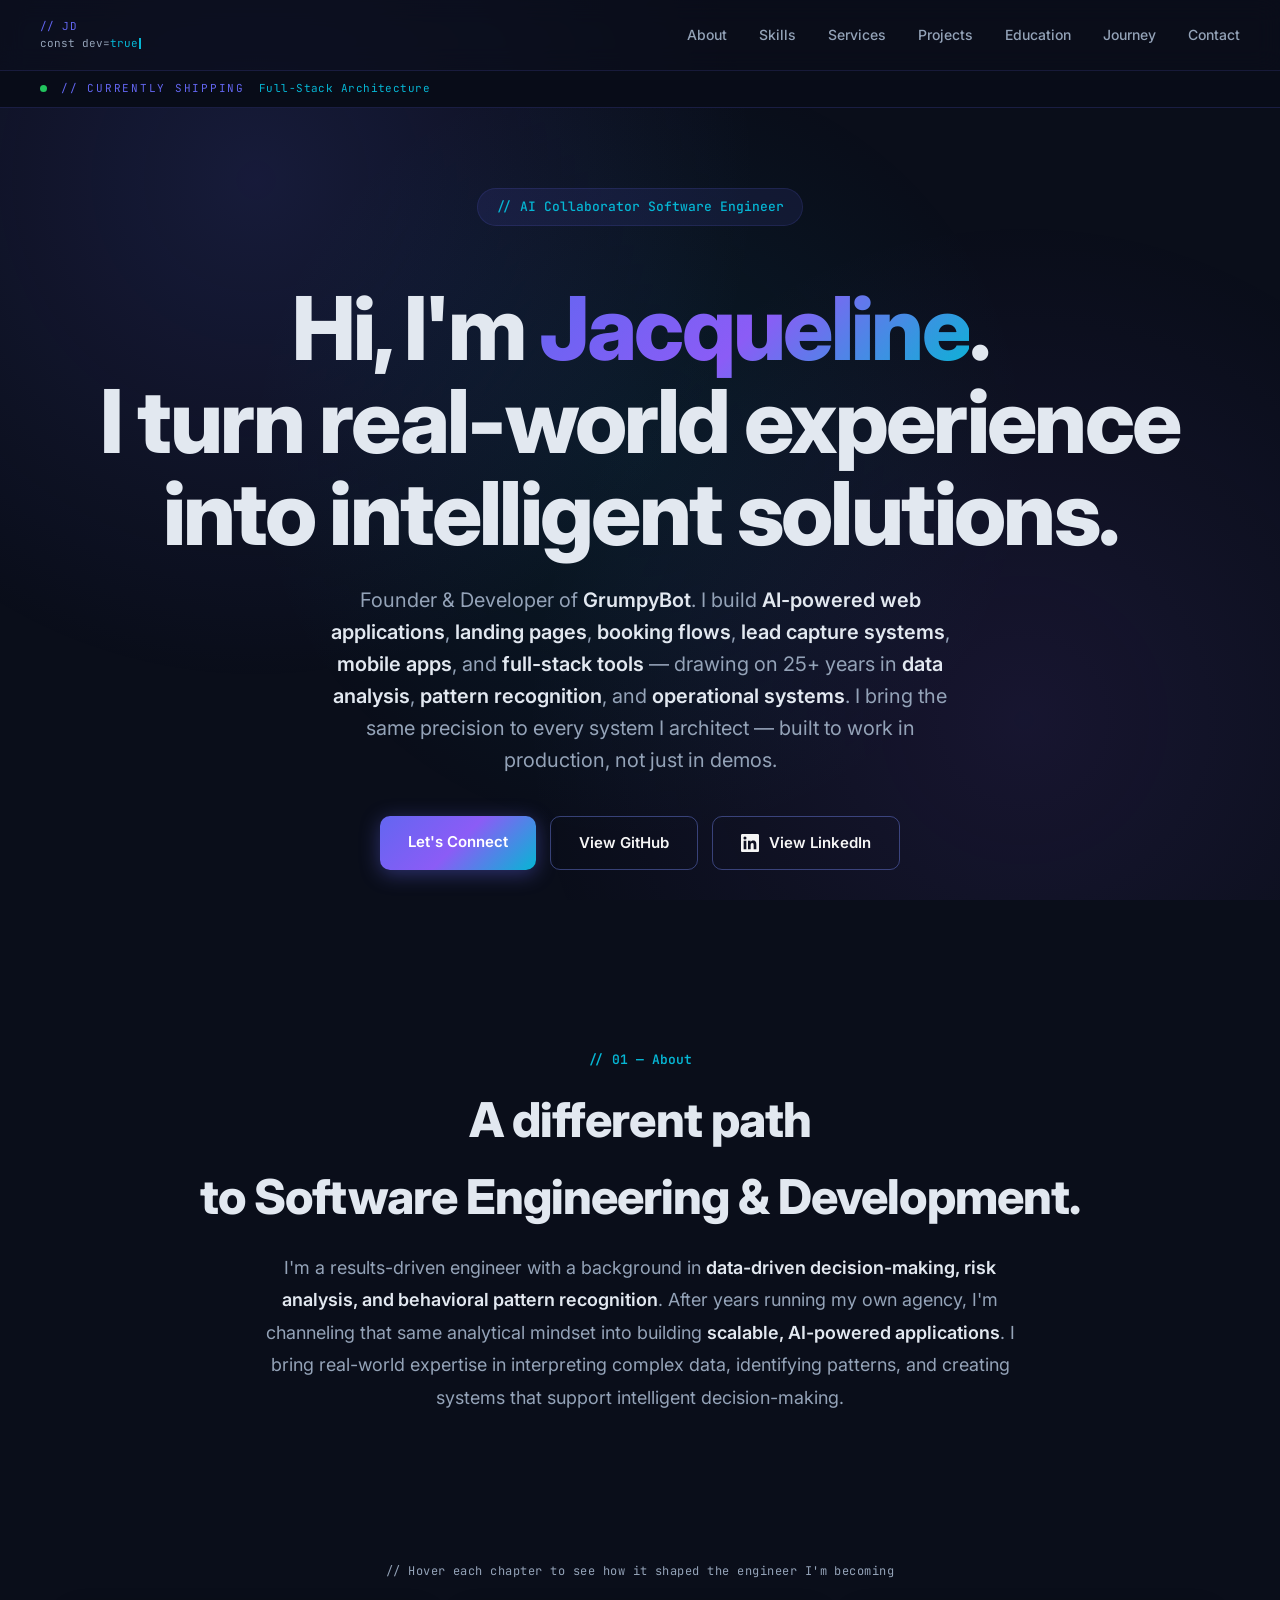
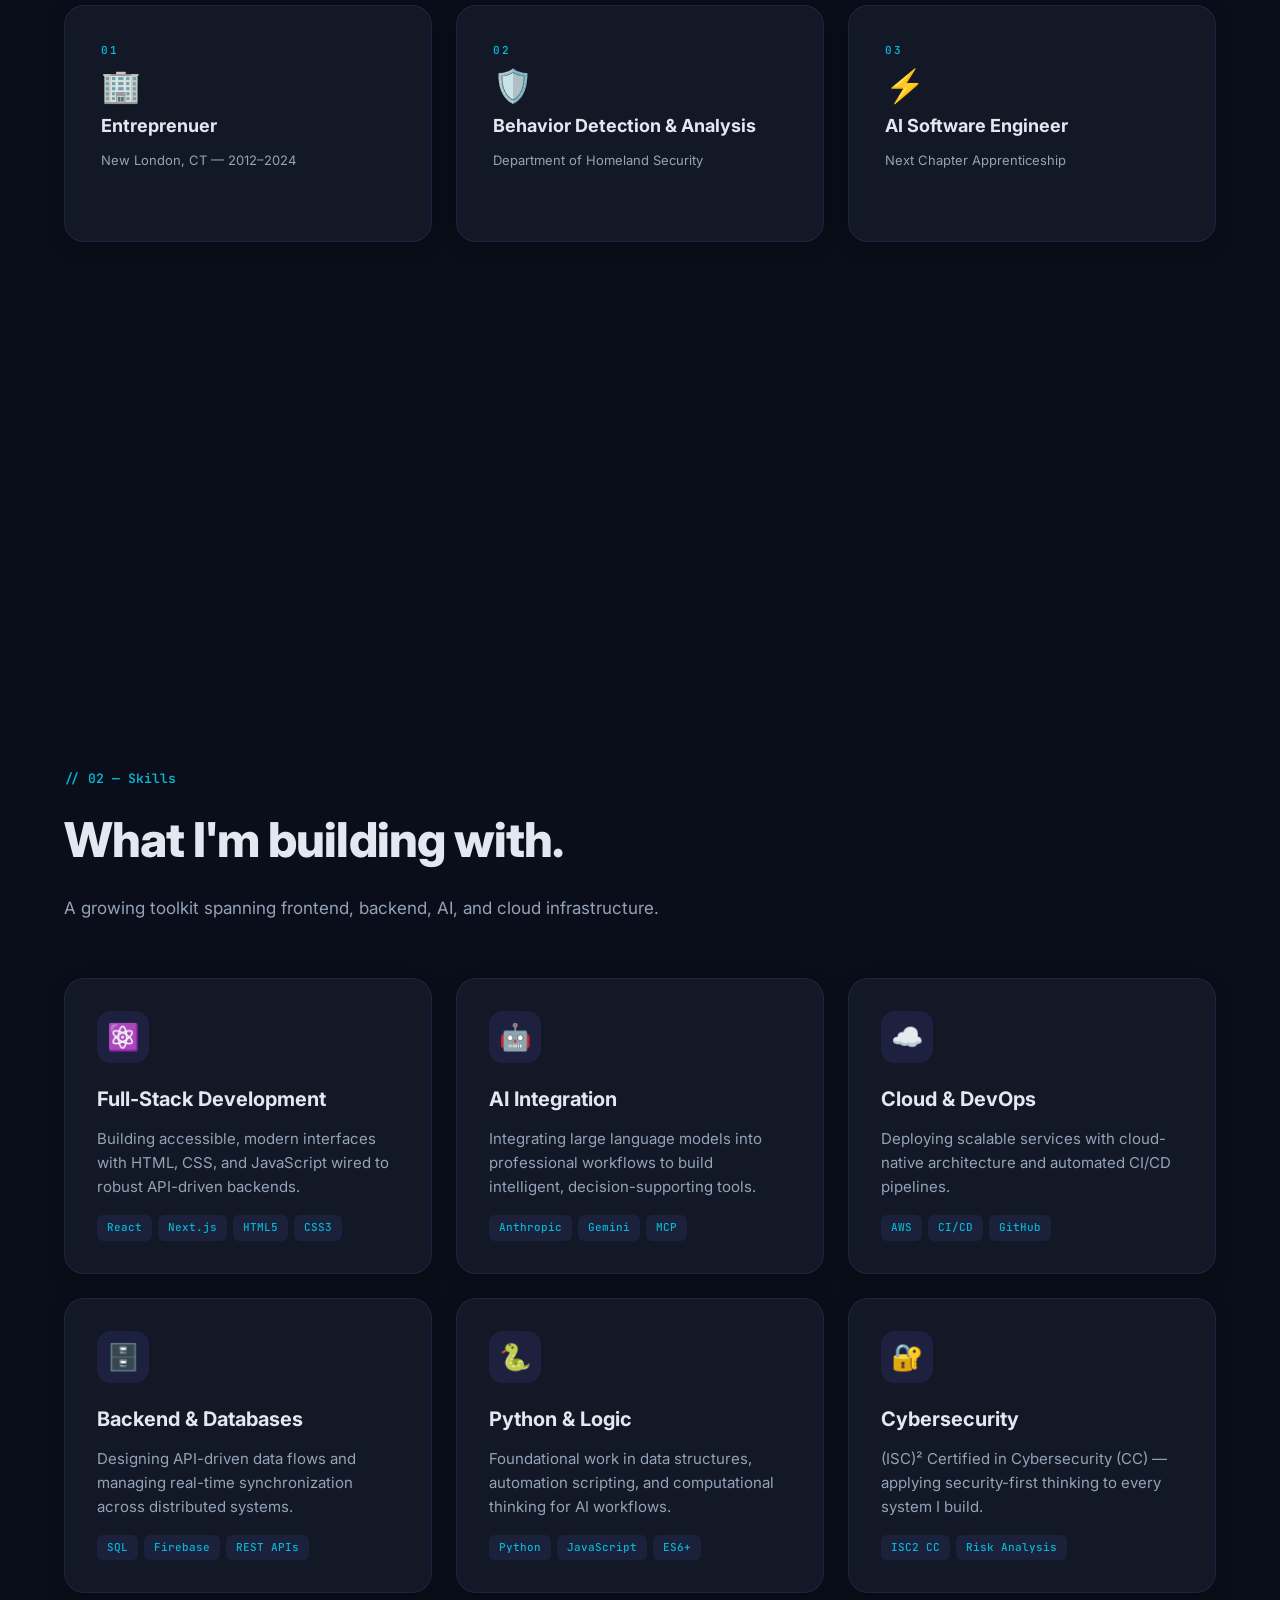
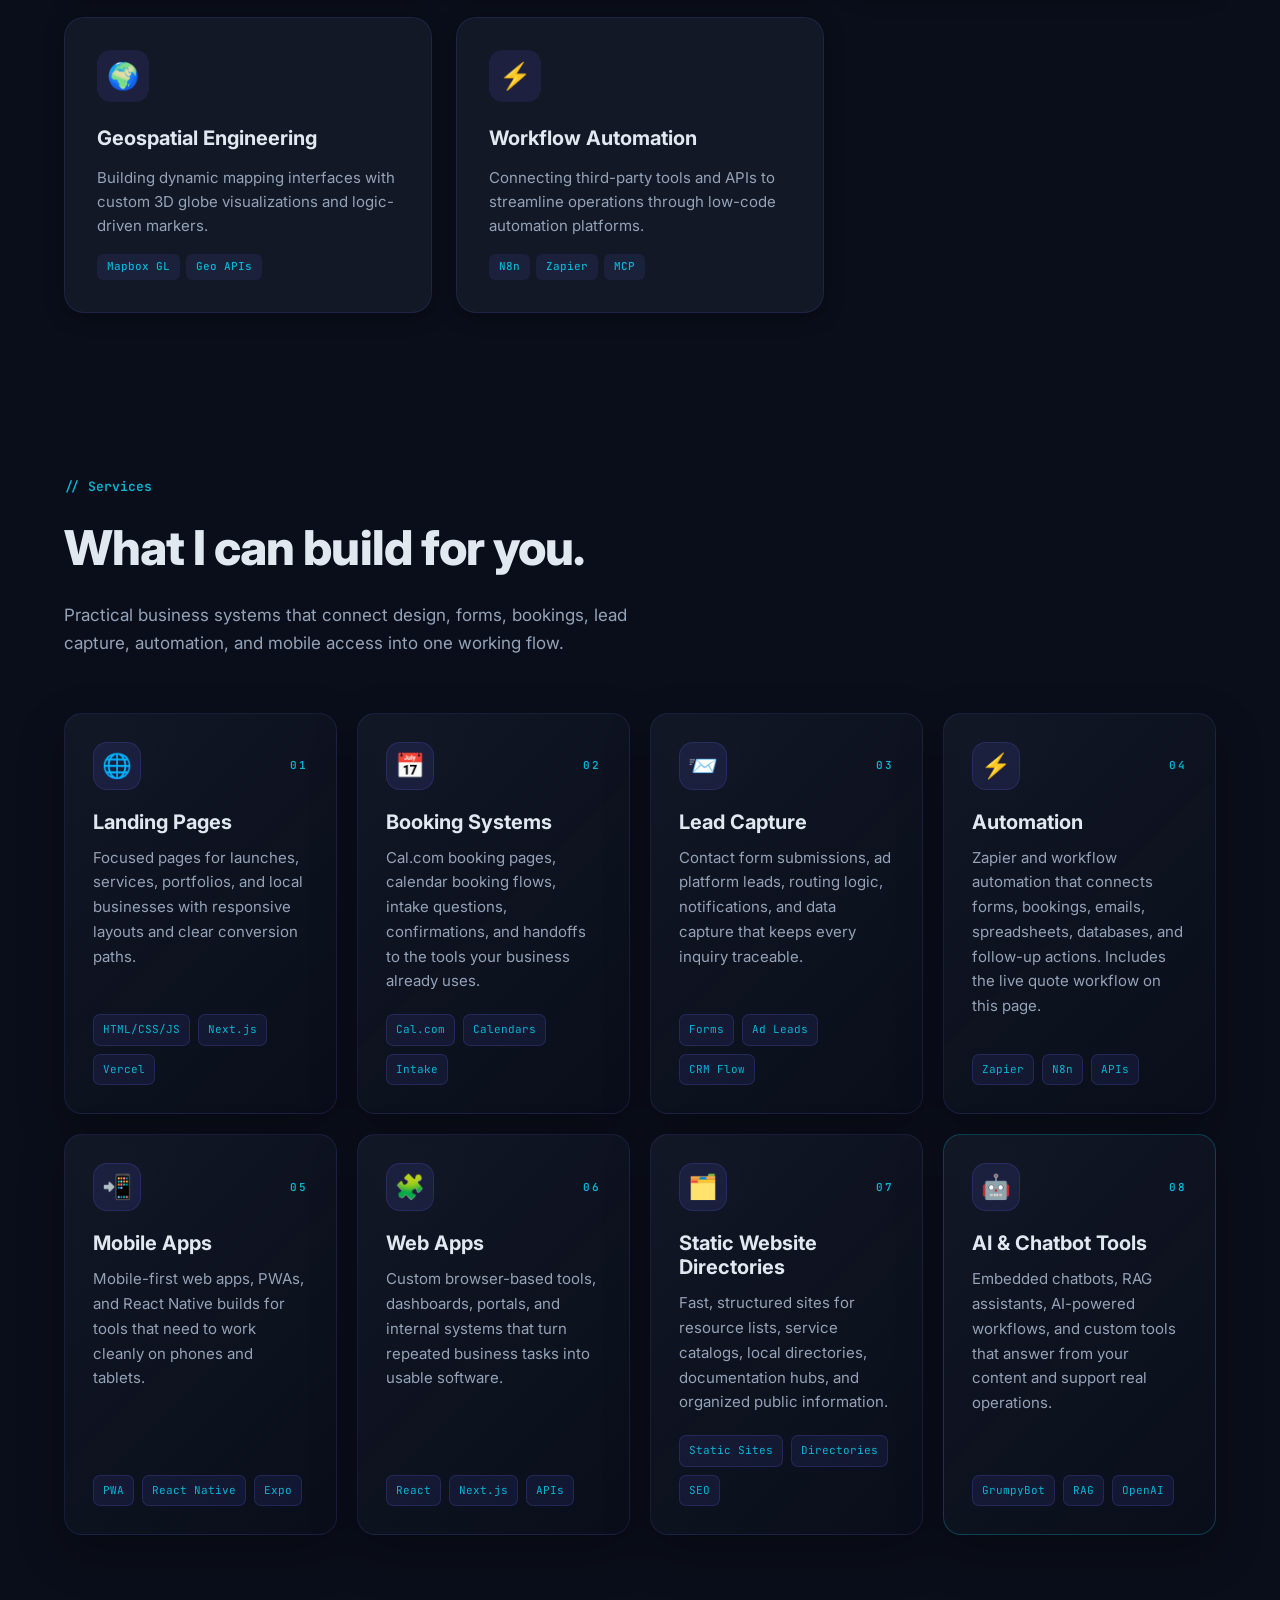
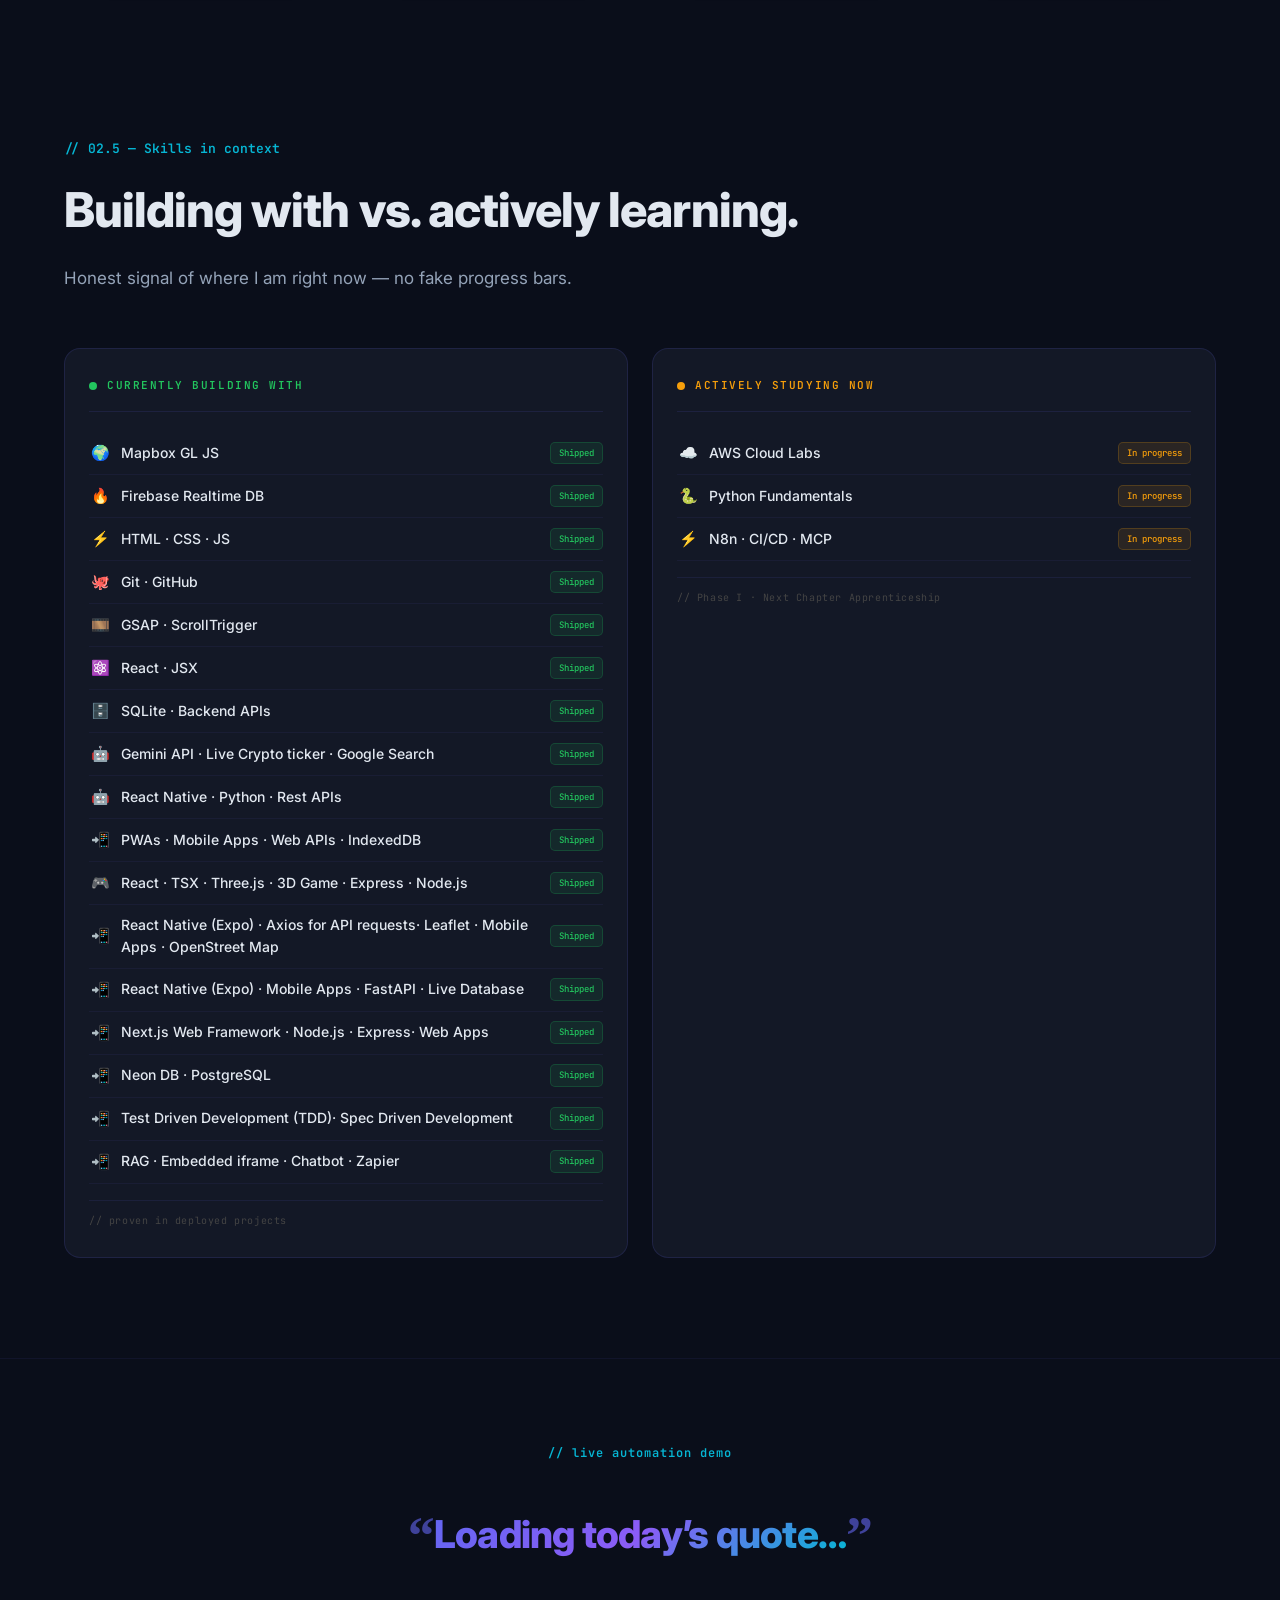
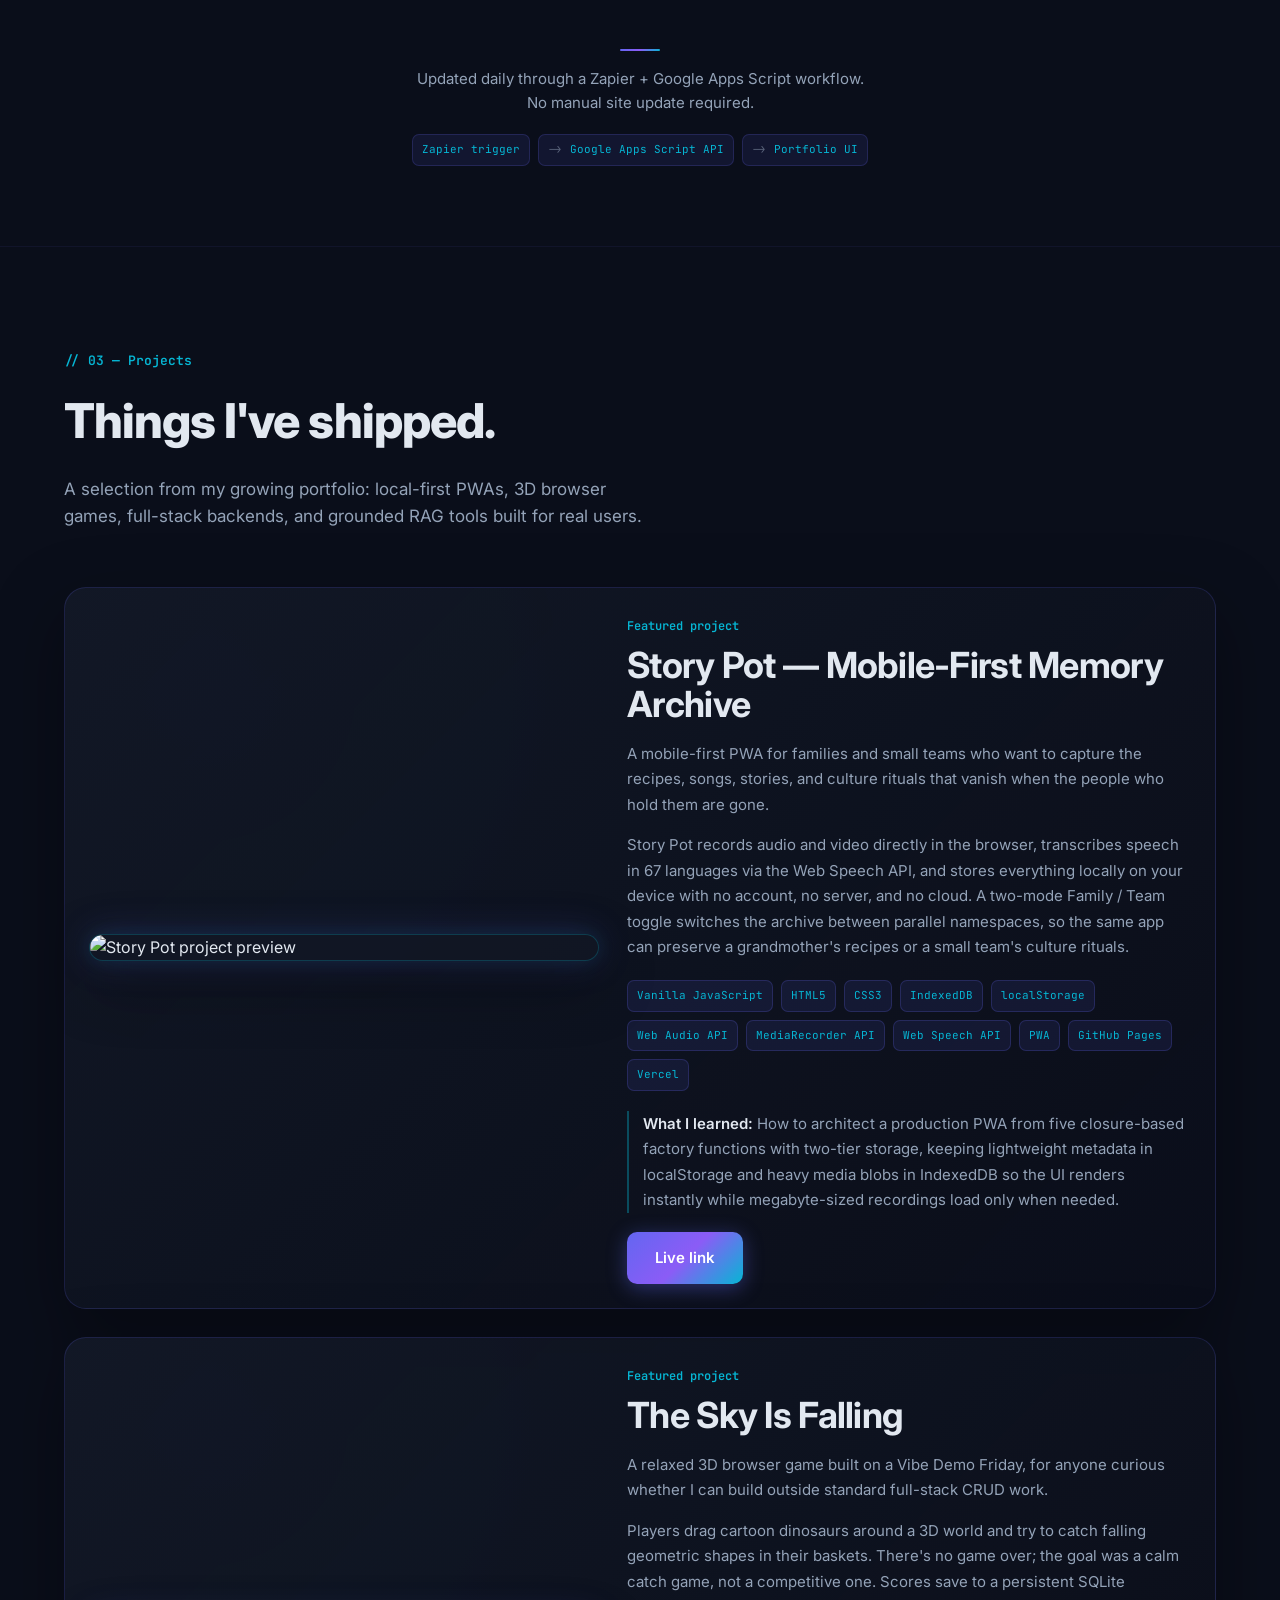
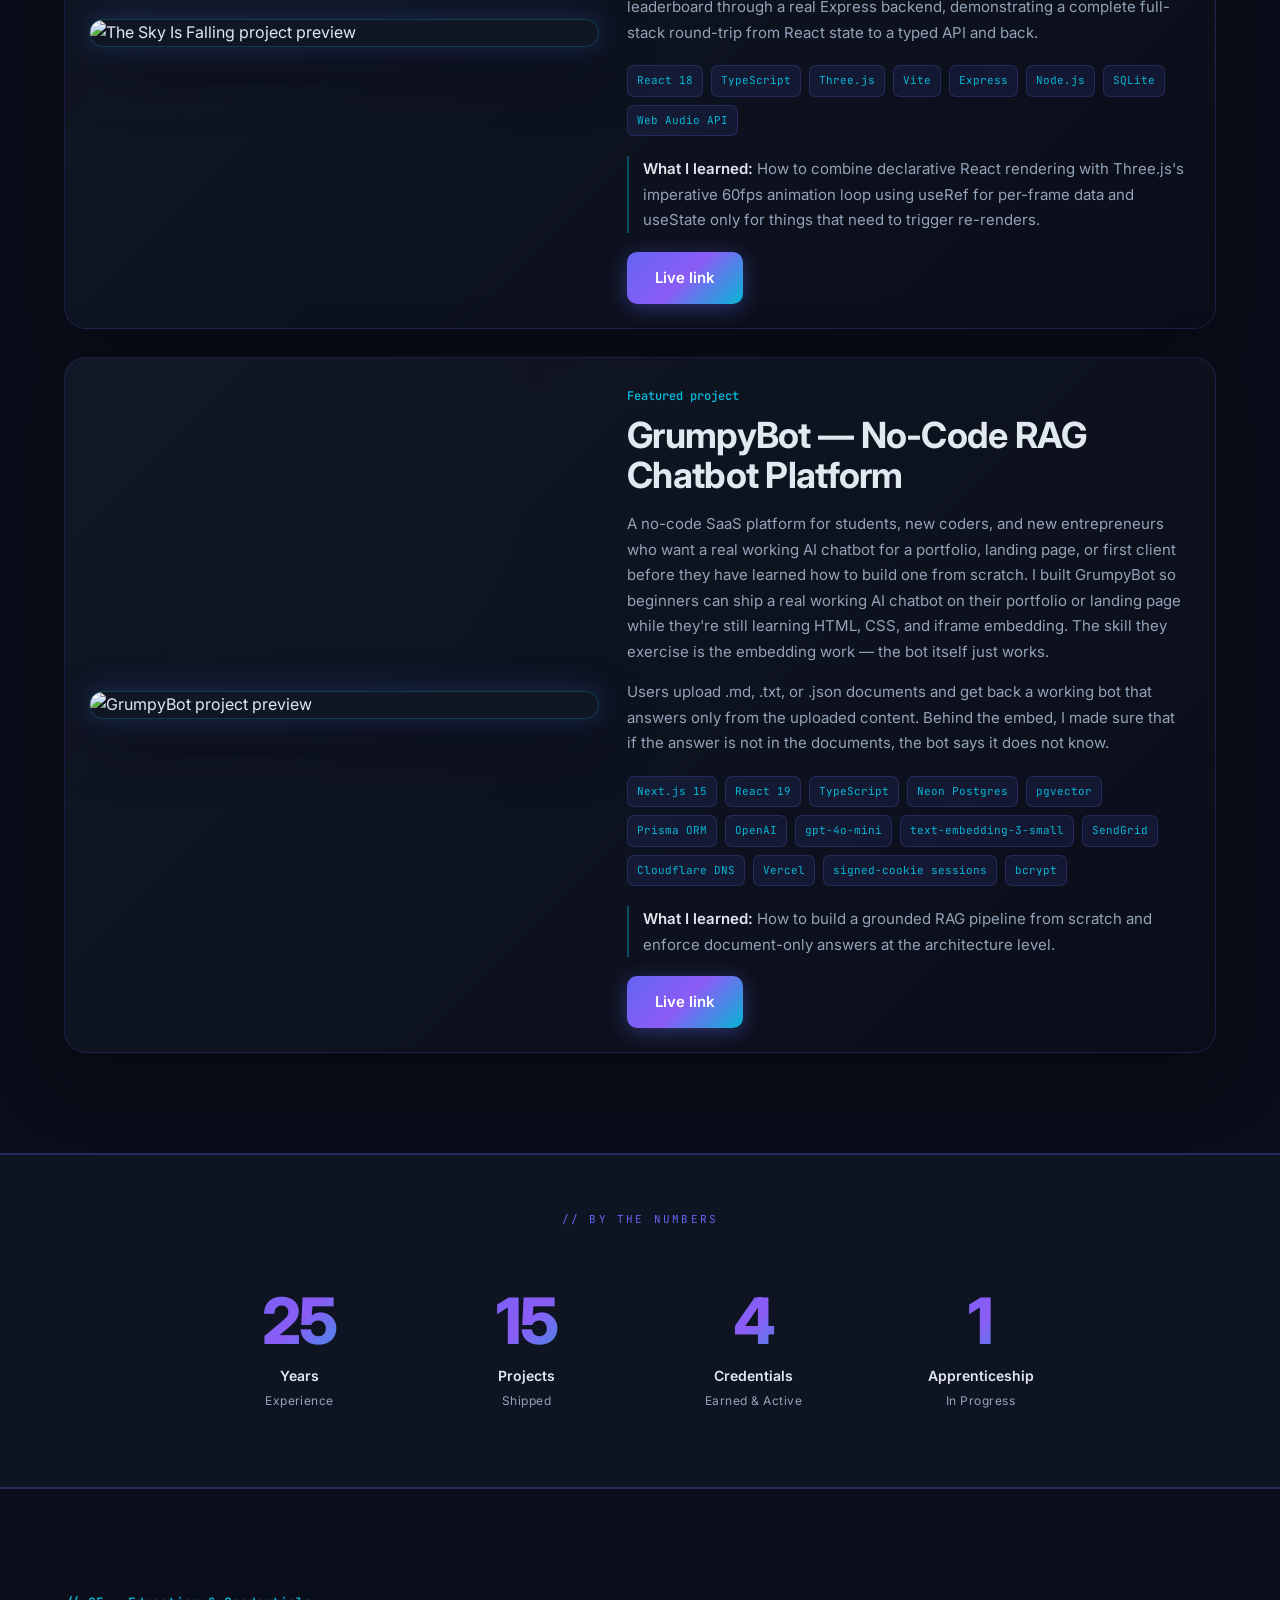
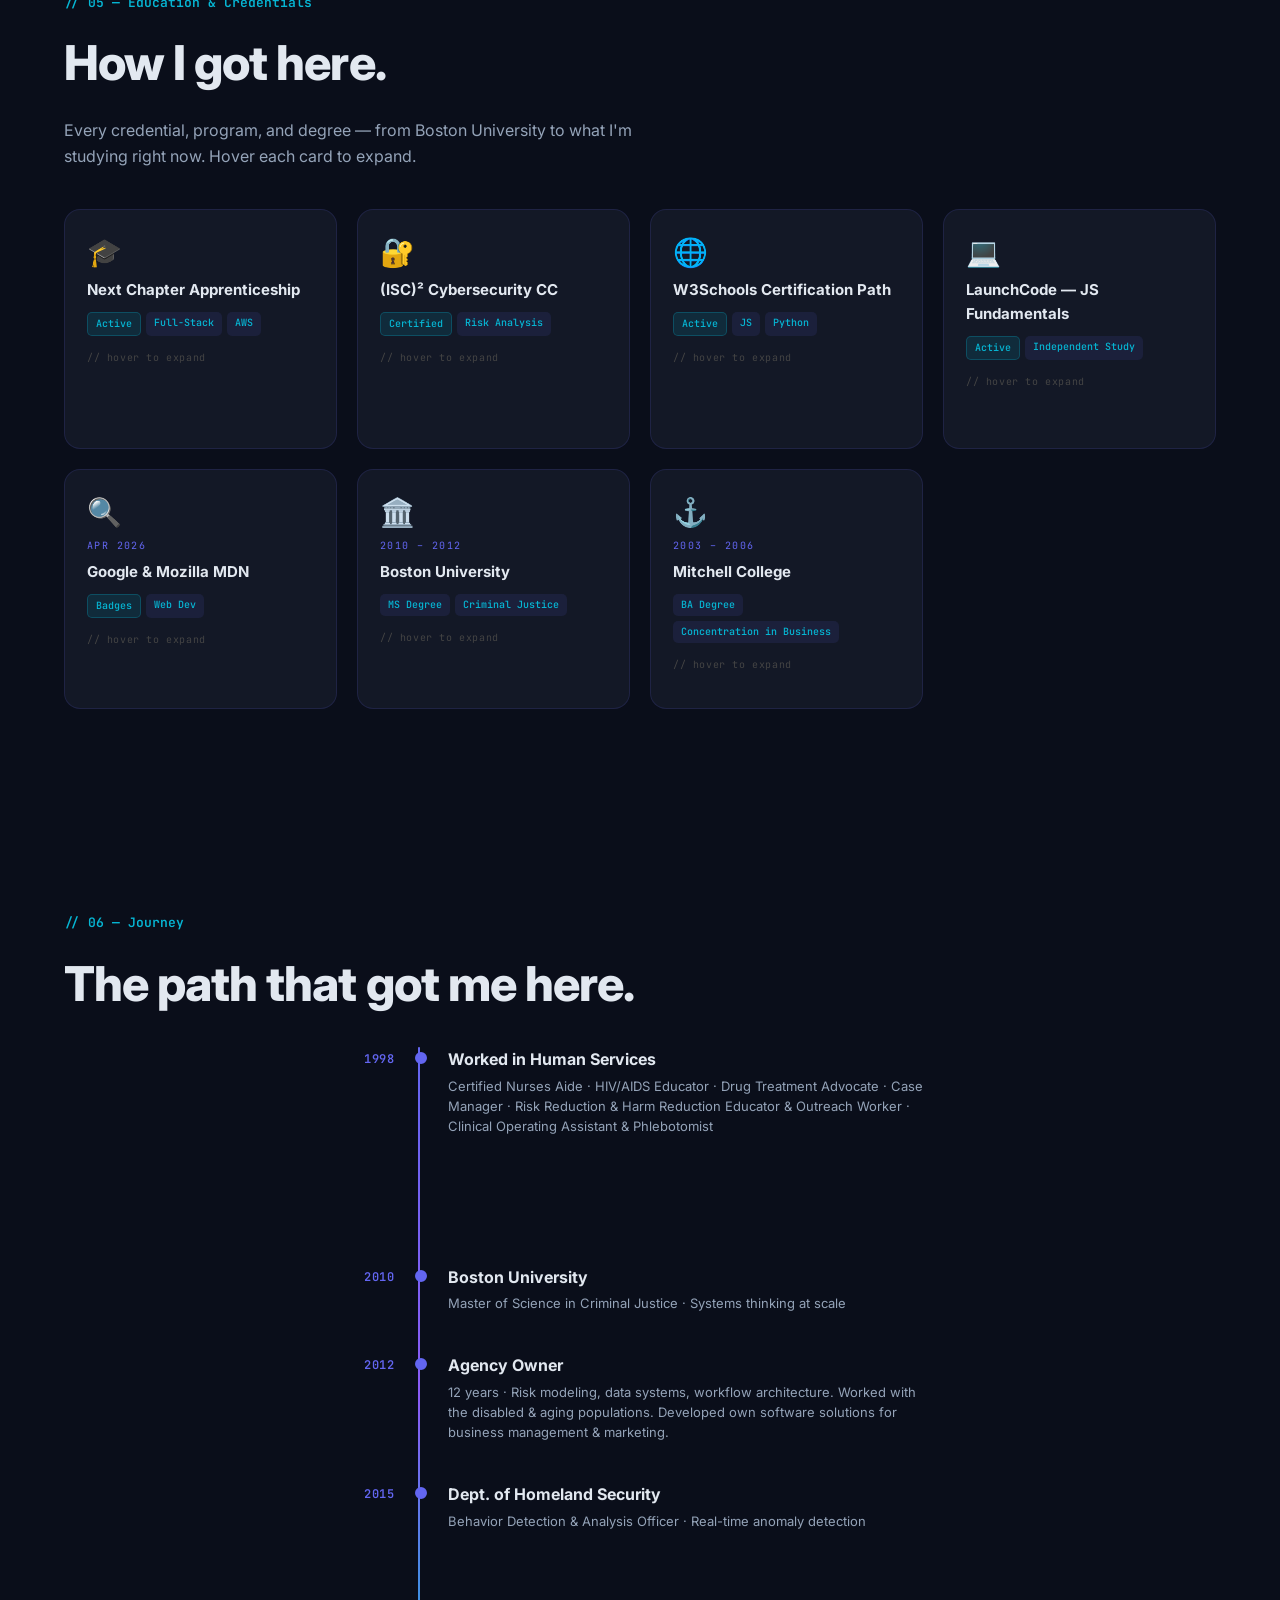
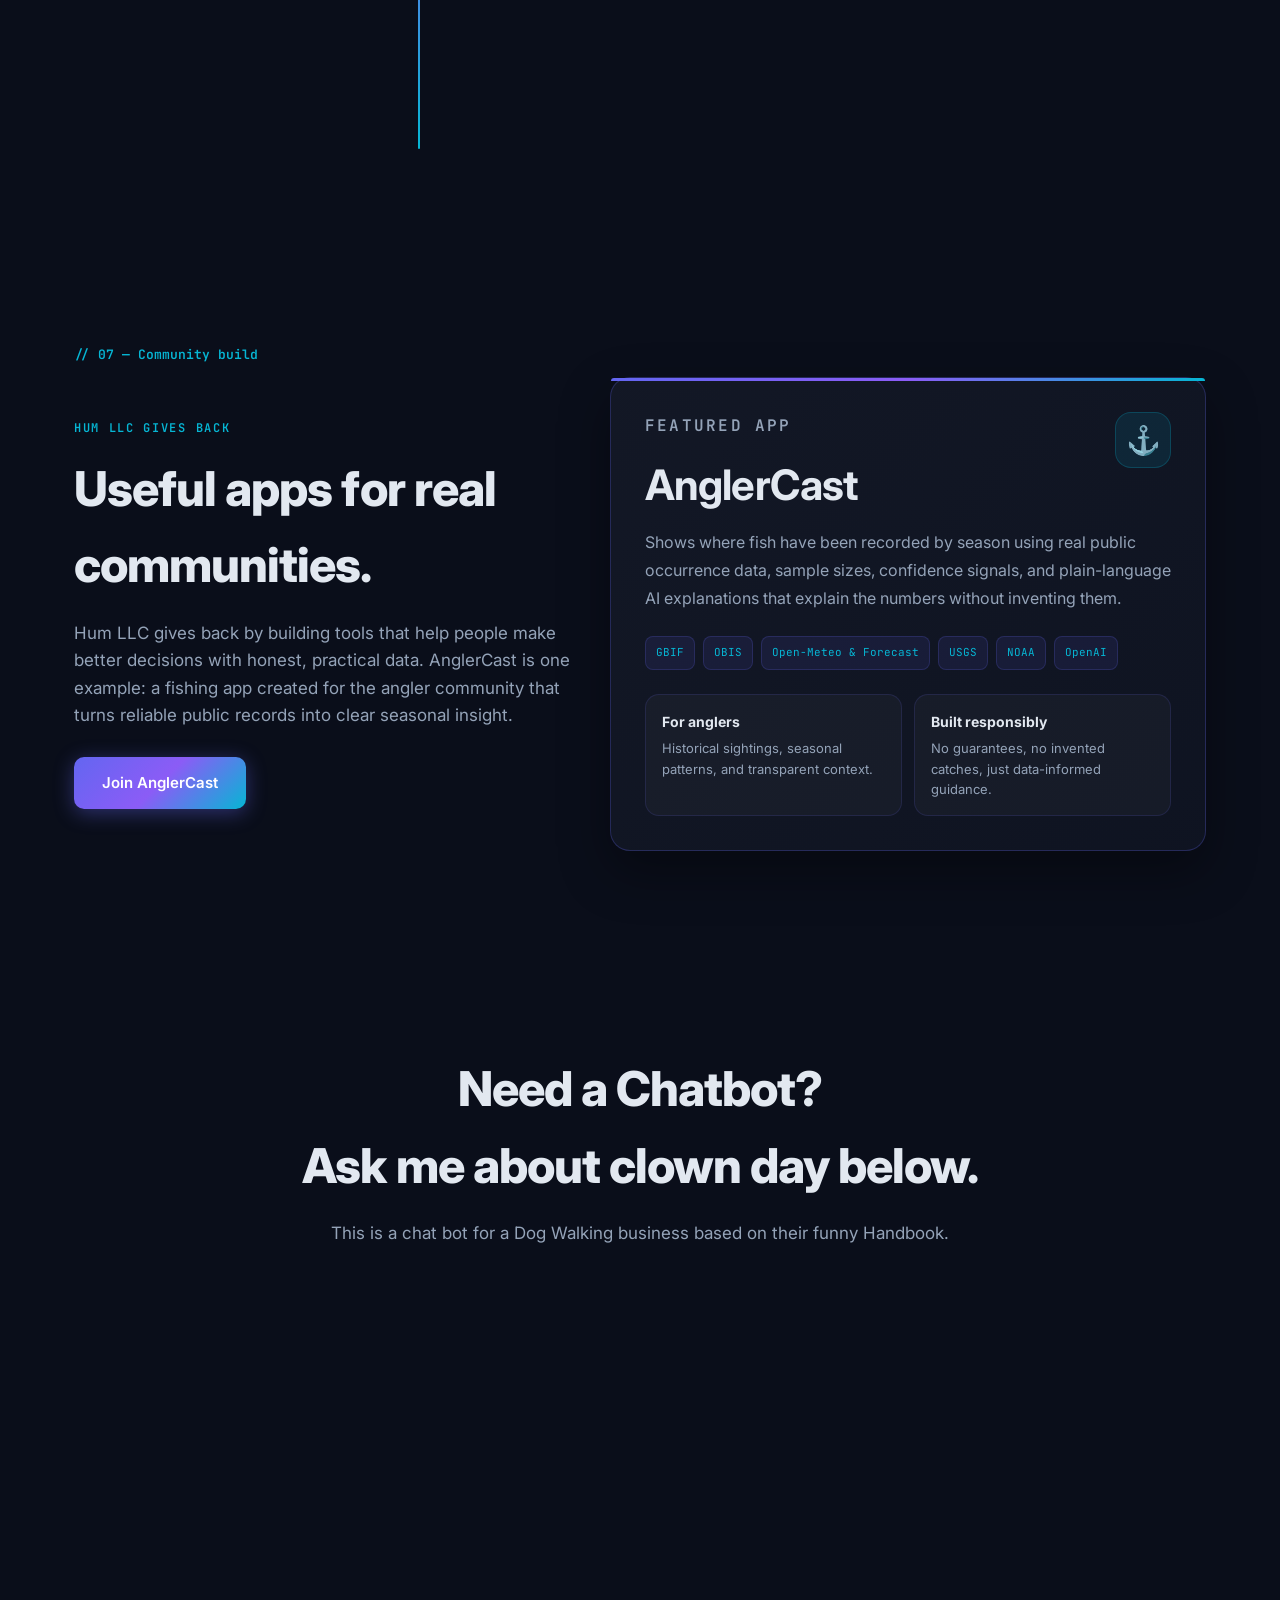
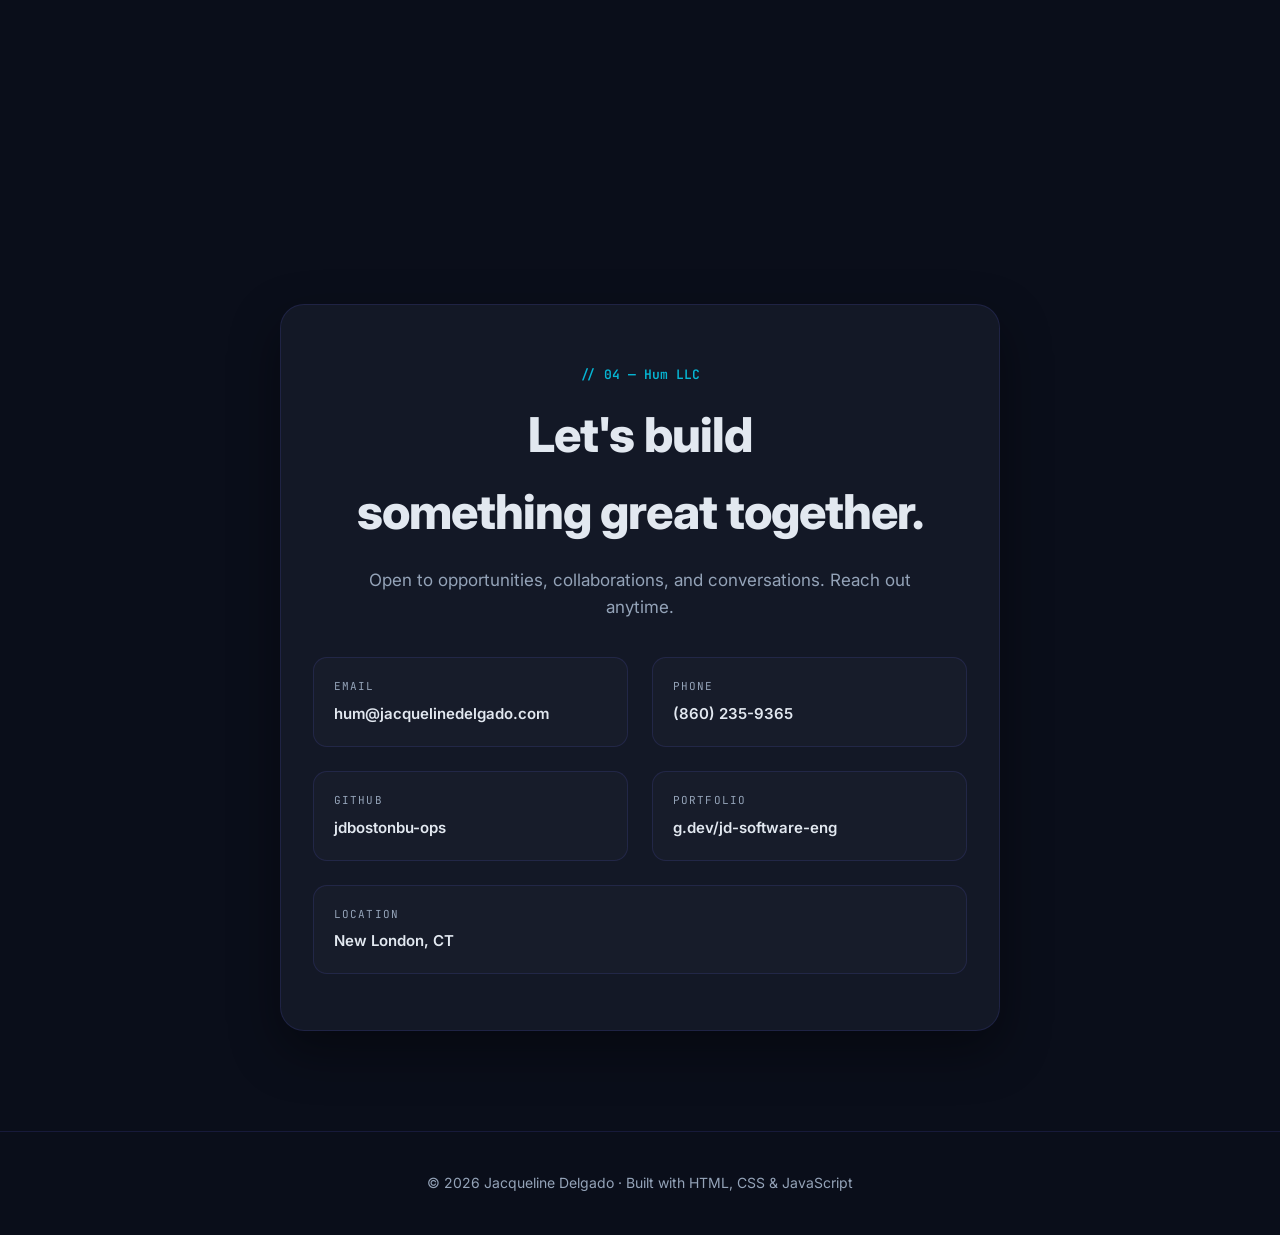
==== index.html @ 81764801 "added Updated daily through a Zapier + Google Apps Script workflow. No manual site update required. " ====
<!DOCTYPE html>
<html lang="en">
<head>
  <meta charset="UTF-8" />
  <meta name="viewport" content="width=device-width, initial-scale=1.0" />
  <title>Jacqueline Delgado — AI Collaborative Software Engineer</title>
  <link href="https://fonts.googleapis.com/css2?family=Inter:wght@300;400;500;600;700;800;900&family=JetBrains+Mono:wght@400;600&display=swap" rel="stylesheet">
  <link rel="icon" type="image/png" sizes="32x32" href="favicon-32x32.png">
  <link rel="stylesheet" href="style.css">
</head>
<body>

  <nav>
    <div class="logo">
      <div class="logo-code">
        <span class="logo-comment">// JD</span>
        <span class="logo-line"><span class="logo-key">const dev</span> <span class="logo-key">= </span><span class="logo-val">true</span><span class="logo-cursor"></span></span>
      </div>
    </div>
    <div class="nav-links">
      <a href="#about">About</a>
      <a href="#skills">Skills</a>
      <a href="#services">Services</a>
      <a href="#projects">Projects</a>
      <a href="#education">Education</a>
      <a href="#journey">Journey</a>
      <a href="#contact">Contact</a>
    </div>
  </nav>

  <div class="status-bar">
    <div class="status-dot"></div>
    <span class="status-label">// currently shipping</span>
    <span class="status-studying" id="statusStudying"></span>
  </div>

  <section class="hero">
    <div class="hero-badges">
      <span class="hero-tag">// AI Collaborator Software Engineer</span>
    </div>
    <h1>
      Hi, I'm <span class="gradient-text">Jacqueline</span>.<br />
      I turn real-world experience into intelligent solutions.
    </h1>
    <p>
    Founder & Developer of <strong>GrumpyBot</strong>. I build
<strong>AI-powered web applications</strong>, <strong>landing pages</strong>,
<strong>booking flows</strong>, <strong>lead capture systems</strong>,
<strong>mobile apps</strong>, and <strong>full-stack tools</strong> — drawing on 25+ years in
<strong>data analysis</strong>, <strong>pattern recognition</strong>, and
<strong>operational systems</strong>. I bring the same precision to every 
system I architect — built to work in production, not just in demos.
    </p>
    <div class="cta-group">
      <a href="#contact" class="btn btn-primary">Let's Connect</a>
      <a href="https://github.com/jdbostonbu-ops" target="_blank" rel="noopener" class="btn btn-secondary">View GitHub</a>
      <a href="https://www.linkedin.com/in/jacqueline-delgado-b2774a31/" target="_blank" rel="noopener" class="btn btn-secondary btn-with-icon" aria-label="View LinkedIn profile">
        <svg class="btn-icon" viewBox="0 0 24 24" aria-hidden="true" focusable="false">
          <path d="M20.45 20.45h-3.56v-5.57c0-1.33-.02-3.04-1.85-3.04-1.85 0-2.14 1.45-2.14 2.94v5.67H9.34V9h3.42v1.56h.05c.48-.9 1.64-1.85 3.37-1.85 3.6 0 4.27 2.37 4.27 5.46v6.28ZM5.32 7.43a2.06 2.06 0 1 1 0-4.13 2.06 2.06 0 0 1 0 4.13Zm1.78 13.02H3.54V9H7.1v11.45ZM22.23 0H1.77C.79 0 0 .77 0 1.72v20.56C0 23.23.79 24 1.77 24h20.46c.98 0 1.77-.77 1.77-1.72V1.72C24 .77 23.21 0 22.23 0Z" />
        </svg>
        View LinkedIn
      </a>
    </div>
  </section>

  <section id="about" class="reveal about-centered">
    <span class="section-tag">// 01 — About</span>
    <h2 class="section-title">A different path<br />to Software Engineering & Development.</h2>
    <p class="about-content">
      I'm a results-driven engineer with a background in <strong>data-driven decision-making,
      risk analysis, and behavioral pattern recognition</strong>. After years running my own
      agency, I'm channeling that same analytical mindset into building
      <strong>scalable, AI-powered applications</strong>. I bring real-world expertise in
      interpreting complex data, identifying patterns, and creating systems that support
      intelligent decision-making.
    </p>

    <p class="about-flip-label">// Hover each chapter to see how it shaped the engineer I'm becoming</p>

    <div class="about-flip-grid">

      <!-- Chapter 1 — Insurance Agency -->
      <div class="about-flip-card" tabindex="0" aria-label="Insurance Agency background card">
        <div class="about-flip-inner">
          <div class="about-flip-front">
            <div class="about-flip-number">01</div>
            <div class="about-flip-icon">🏢</div>
            <h3>Entreprenuer</h3>
            <p>New London, CT &mdash; 2012–2024</p>
            <div class="about-flip-cue">Hover to see the connection ↻</div>
          </div>
          <div class="about-flip-back">
            <div class="about-back-tag">// How it shaped my engineering</div>
            <p>Running a full-service agency for 12 years meant designing operational systems from the ground up — client onboarding pipelines, claims workflows, and multi-vendor integrations. That's backend architecture and API orchestration without the code. I was also managing large volumes of structured and unstructured data daily, translating it into risk models and recommendations — the same logic that drives database design and AI decision systems. Every system I build today reflects those 12 years of building systems under real-world pressure.</p>
            <div class="about-back-source">12 yrs · Systems Design · Data Modeling · Risk Analysis</div>
          </div>
        </div>
      </div>

      <!-- Chapter 2 — DHS -->
      <div class="about-flip-card" tabindex="0" aria-label="Department of Homeland Security background card">
        <div class="about-flip-inner">
          <div class="about-flip-front">
            <div class="about-flip-number">02</div>
            <div class="about-flip-icon">🛡️</div>
            <h3>Behavior Detection & Analysis</h3>
            <p>Department of Homeland Security</p>
            <div class="about-flip-cue">Hover to see the connection ↻</div>
          </div>
          <div class="about-flip-back">
            <div class="about-back-tag">// How it shaped my engineering</div>
            <p>At DHS I analyzed real-time data streams — visual, behavioral, environmental — to detect irregularities and classify threat patterns under pressure. That is exactly what machine learning models do: ingest streams, identify anomalies, and classify outcomes. I was also evaluating social engineering behaviors and threat indicators, which maps directly to cybersecurity threat modeling. The mindset of high-stakes, precision decision-making under uncertainty is now embedded in how I think about AI safety, security design, and system reliability.</p>
            <div class="about-back-source">DHS · Anomaly Detection · Classification · Threat Modeling</div>
          </div>
        </div>
      </div>

      <!-- Chapter 3 — Now -->
      <div class="about-flip-card" tabindex="0" aria-label="Current engineering journey card">
        <div class="about-flip-inner">
          <div class="about-flip-front">
            <div class="about-flip-number">03</div>
            <div class="about-flip-icon">⚡</div>
            <h3>AI Software Engineer</h3>
            <p>Next Chapter Apprenticeship</p>
            <div class="about-flip-cue">Hover to see the connection ↻</div>
          </div>
          <div class="about-flip-back">
            <div class="about-back-tag">// Where it's all going</div>
            <p>I'm currently in a paid software engineering apprenticeship studying full-stack development, AI integration, cloud infrastructure on AWS, and workflow automation. My portfolio already includes a geospatial mapping app (ReliefMesh), an AI-powered assistant, and multiple deployed front-end projects. I don't just bring beginner enthusiasm — I bring over 25 years of pattern recognition, systems thinking, and real-world decision architecture to every line of code.</p>
            <div class="about-back-source">ISC² CC · MS Criminal Justice · Full-Stack · AI Integration</div>
          </div>
        </div>
      </div>

    </div>
  </section>

  <section id="skills" class="reveal">
    <span class="section-tag">// 02 — Skills</span>
    <h2 class="section-title">What I'm building with.</h2>
    <p class="section-subtitle">
      A growing toolkit spanning frontend, backend, AI, and cloud infrastructure.
    </p>

    <div class="cards">
      <div class="card">
        <div class="card-icon">⚛️</div>
        <h3>Full-Stack Development</h3>
        <p>Building accessible, modern interfaces with HTML, CSS, and JavaScript wired to robust API-driven backends.</p>
        <div class="tags">
          <span class="tag">React</span>
          <span class="tag">Next.js</span>
          <span class="tag">HTML5</span>
          <span class="tag">CSS3</span>
        </div>
      </div>

      <div class="card">
        <div class="card-icon">🤖</div>
        <h3>AI Integration</h3>
        <p>Integrating large language models into professional workflows to build intelligent, decision-supporting tools.</p>
        <div class="tags">
          <span class="tag">Anthropic</span>
          <span class="tag">Gemini</span>
          <span class="tag">MCP</span>
        </div>
      </div>

      <div class="card">
        <div class="card-icon">☁️</div>
        <h3>Cloud & DevOps</h3>
        <p>Deploying scalable services with cloud-native architecture and automated CI/CD pipelines.</p>
        <div class="tags">
          <span class="tag">AWS</span>
          <span class="tag">CI/CD</span>
          <span class="tag">GitHub</span>
        </div>
      </div>

      <div class="card">
        <div class="card-icon">🗄️</div>
        <h3>Backend & Databases</h3>
        <p>Designing API-driven data flows and managing real-time synchronization across distributed systems.</p>
        <div class="tags">
          <span class="tag">SQL</span>
          <span class="tag">Firebase</span>
          <span class="tag">REST APIs</span>
        </div>
      </div>

      <div class="card">
        <div class="card-icon">🐍</div>
        <h3>Python & Logic</h3>
        <p>Foundational work in data structures, automation scripting, and computational thinking for AI workflows.</p>
        <div class="tags">
          <span class="tag">Python</span>
          <span class="tag">JavaScript</span>
          <span class="tag">ES6+</span>
        </div>
      </div>

      <div class="card">
        <div class="card-icon">🔐</div>
        <h3>Cybersecurity</h3>
        <p>(ISC)² Certified in Cybersecurity (CC) — applying security-first thinking to every system I build.</p>
        <div class="tags">
          <span class="tag">ISC2 CC</span>
          <span class="tag">Risk Analysis</span>
        </div>
      </div>

      <div class="card">
        <div class="card-icon">🌍</div>
        <h3>Geospatial Engineering</h3>
        <p>Building dynamic mapping interfaces with custom 3D globe visualizations and logic-driven markers.</p>
        <div class="tags">
          <span class="tag">Mapbox GL</span>
          <span class="tag">Geo APIs</span>
        </div>
      </div>

      <div class="card">
        <div class="card-icon">⚡</div>
        <h3>Workflow Automation</h3>
        <p>Connecting third-party tools and APIs to streamline operations through low-code automation platforms.</p>
        <div class="tags">
          <span class="tag">N8n</span>
          <span class="tag">Zapier</span>
          <span class="tag">MCP</span>
        </div>
      </div>
    </div>
  </section>

  <section id="services" class="reveal services-section">
    <span class="section-tag">// Services</span>
    <h2 class="section-title">What I can build for you.</h2>
    <p class="section-subtitle">
      Practical business systems that connect design, forms, bookings, lead capture, automation, and mobile access into one working flow.
    </p>

    <div class="service-grid">
      <article class="service-card">
        <div class="service-card-top">
          <span class="service-icon">🌐</span>
          <span class="service-number">01</span>
        </div>
        <h3>Landing Pages</h3>
        <p>Focused pages for launches, services, portfolios, and local businesses with responsive layouts and clear conversion paths.</p>
        <div class="service-tags">
          <span>HTML/CSS/JS</span>
          <span>Next.js</span>
          <span>Vercel</span>
        </div>
      </article>

      <article class="service-card">
        <div class="service-card-top">
          <span class="service-icon">📅</span>
          <span class="service-number">02</span>
        </div>
        <h3>Booking Systems</h3>
        <p>Cal.com booking pages, calendar booking flows, intake questions, confirmations, and handoffs to the tools your business already uses.</p>
        <div class="service-tags">
          <span>Cal.com</span>
          <span>Calendars</span>
          <span>Intake</span>
        </div>
      </article>

      <article class="service-card">
        <div class="service-card-top">
          <span class="service-icon">📨</span>
          <span class="service-number">03</span>
        </div>
        <h3>Lead Capture</h3>
        <p>Contact form submissions, ad platform leads, routing logic, notifications, and data capture that keeps every inquiry traceable.</p>
        <div class="service-tags">
          <span>Forms</span>
          <span>Ad Leads</span>
          <span>CRM Flow</span>
        </div>
      </article>

      <article class="service-card">
        <div class="service-card-top">
          <span class="service-icon">⚡</span>
          <span class="service-number">04</span>
        </div>
        <h3>Automation</h3>
        <p>Zapier and workflow automation that connects forms, bookings, emails, spreadsheets, databases, and follow-up actions. Includes the live quote workflow on this page.</p>
        <div class="service-tags">
          <span>Zapier</span>
          <span>N8n</span>
          <span>APIs</span>
        </div>
      </article>

      <article class="service-card">
        <div class="service-card-top">
          <span class="service-icon">📲</span>
          <span class="service-number">05</span>
        </div>
        <h3>Mobile Apps</h3>
        <p>Mobile-first web apps, PWAs, and React Native builds for tools that need to work cleanly on phones and tablets.</p>
        <div class="service-tags">
          <span>PWA</span>
          <span>React Native</span>
          <span>Expo</span>
        </div>
      </article>

      <article class="service-card">
        <div class="service-card-top">
          <span class="service-icon">🧩</span>
          <span class="service-number">06</span>
        </div>
        <h3>Web Apps</h3>
        <p>Custom browser-based tools, dashboards, portals, and internal systems that turn repeated business tasks into usable software.</p>
        <div class="service-tags">
          <span>React</span>
          <span>Next.js</span>
          <span>APIs</span>
        </div>
      </article>

      <article class="service-card">
        <div class="service-card-top">
          <span class="service-icon">🗂️</span>
          <span class="service-number">07</span>
        </div>
        <h3>Static Website Directories</h3>
        <p>Fast, structured sites for resource lists, service catalogs, local directories, documentation hubs, and organized public information.</p>
        <div class="service-tags">
          <span>Static Sites</span>
          <span>Directories</span>
          <span>SEO</span>
        </div>
      </article>

      <article class="service-card service-card-featured">
        <div class="service-card-top">
          <span class="service-icon">🤖</span>
          <span class="service-number">08</span>
        </div>
        <h3>AI & Chatbot Tools</h3>
        <p>Embedded chatbots, RAG assistants, AI-powered workflows, and custom tools that answer from your content and support real operations.</p>
        <div class="service-tags">
          <span>GrumpyBot</span>
          <span>RAG</span>
          <span>OpenAI</span>
        </div>
      </article>
    </div>
  </section>

  <!-- ── SKILLS IN CONTEXT ── -->
  <section id="skills-context" class="reveal">
    <span class="section-tag">// 02.5 — Skills in context</span>
    <h2 class="section-title">Building with vs. actively learning.</h2>
    <p class="section-subtitle">Honest signal of where I am right now — no fake progress bars.</p>

    <div class="skills-two-col">

      <div class="skills-col-card">
        <div class="skills-col-header">
          <div class="skills-col-dot using"></div>
          <span class="skills-col-title using">Currently building with</span>
        </div>
        <div class="skill-row"><span class="skill-row-icon">🌍</span><span class="skill-row-name">Mapbox GL JS</span><span class="skill-row-tag shipped">Shipped</span></div>
        <div class="skill-row"><span class="skill-row-icon">🔥</span><span class="skill-row-name">Firebase Realtime DB</span><span class="skill-row-tag shipped">Shipped</span></div>
        <div class="skill-row"><span class="skill-row-icon">⚡</span><span class="skill-row-name">HTML · CSS · JS</span><span class="skill-row-tag shipped">Shipped</span></div>
        <div class="skill-row"><span class="skill-row-icon">🐙</span><span class="skill-row-name">Git · GitHub</span><span class="skill-row-tag shipped">Shipped</span></div>
        <div class="skill-row"><span class="skill-row-icon">🎞️</span><span class="skill-row-name">GSAP · ScrollTrigger</span><span class="skill-row-tag shipped">Shipped</span></div>
        <div class="skill-row"><span class="skill-row-icon">⚛️</span><span class="skill-row-name">React · JSX</span><span class="skill-row-tag shipped">Shipped</span></div>
        <div class="skill-row"><span class="skill-row-icon">🗄️</span><span class="skill-row-name">SQLite · Backend APIs</span><span class="skill-row-tag shipped">Shipped</span></div>
        <div class="skill-row"><span class="skill-row-icon">🤖</span><span class="skill-row-name">Gemini API · Live Crypto ticker · Google Search</span><span class="skill-row-tag shipped">Shipped</span></div>
        <div class="skill-row"><span class="skill-row-icon">🤖</span><span class="skill-row-name">React Native · Python · Rest APIs</span><span class="skill-row-tag shipped">Shipped</span></div>
        <div class="skill-row"><span class="skill-row-icon">📲</span><span class="skill-row-name">PWAs · Mobile Apps · Web APIs · IndexedDB</span><span class="skill-row-tag shipped">Shipped</span></div>
        <div class="skill-row"><span class="skill-row-icon">🎮 </span><span class="skill-row-name">React · TSX · Three.js · 3D Game · Express · Node.js</span><span class="skill-row-tag shipped">Shipped</span></div>
        <div class="skill-row"><span class="skill-row-icon">📲</span><span class="skill-row-name">React Native (Expo) · Axios for API requests· Leaflet · Mobile Apps · OpenStreet Map</span><span class="skill-row-tag shipped">Shipped</span></div>
        <div class="skill-row"><span class="skill-row-icon">📲</span><span class="skill-row-name">React Native (Expo) · Mobile Apps · FastAPI · Live Database</span><span class="skill-row-tag shipped">Shipped</span></div>
        <div class="skill-row"><span class="skill-row-icon">📲</span><span class="skill-row-name">Next.js Web Framework · Node.js · Express· Web Apps</span><span class="skill-row-tag shipped">Shipped</span></div>
        <div class="skill-row"><span class="skill-row-icon">📲</span><span class="skill-row-name">Neon DB · PostgreSQL</span><span class="skill-row-tag shipped">Shipped</span></div>
        <div class="skill-row"><span class="skill-row-icon">📲</span><span class="skill-row-name">Test Driven Development (TDD)· Spec Driven Development</span><span class="skill-row-tag shipped">Shipped</span></div>
        <div class="skill-row"><span class="skill-row-icon">📲</span><span class="skill-row-name">RAG · Embedded iframe · Chatbot · Zapier</span><span class="skill-row-tag shipped">Shipped</span></div>
        <div class="skills-col-footer">// proven in deployed projects</div>
      </div>

      <div class="skills-col-card">
        <div class="skills-col-header">
          <div class="skills-col-dot learning"></div>
          <span class="skills-col-title learning">Actively studying now</span>
        </div>
        <div class="skill-row"><span class="skill-row-icon">☁️</span><span class="skill-row-name">AWS Cloud Labs</span><span class="skill-row-tag active">In progress</span></div>
        <div class="skill-row"><span class="skill-row-icon">🐍</span><span class="skill-row-name">Python Fundamentals</span><span class="skill-row-tag active">In progress</span></div>
        <div class="skill-row"><span class="skill-row-icon">⚡</span><span class="skill-row-name">N8n · CI/CD · MCP</span><span class="skill-row-tag active">In progress</span></div>
        <div class="skills-col-footer">// Phase I · Next Chapter Apprenticeship</div>
      </div>

    </div>
  </section>

<!-- ── PULL QUOTE ── -->
  <div class="pull-quote-section reveal">
    <div class="automation-proof-label">// live automation demo</div>
    <p class="pull-quote-text"><span class="quote-mark">&ldquo;</span><span id="daily-quote" class="pull-quote-highlight">Loading today&rsquo;s quote&hellip;</span><span class="quote-mark">&rdquo;</span></p>
    <div class="pull-quote-line"></div>
    <p class="automation-proof-copy">Updated daily through a Zapier + Google Apps Script workflow.<br>No manual site update required.</p>
    <div class="automation-flow" aria-label="Automation flow">
      <span>Zapier trigger</span>
      <span>Google Apps Script API</span>
      <span>Portfolio UI</span>
    </div>
  </div>

  <section id="projects" class="reveal">
    <span class="section-tag">// 03 — Projects</span>
    <h2 class="section-title">Things I've shipped.</h2>
    <p class="section-subtitle">
      A selection from my growing portfolio: local-first PWAs, 3D browser games, full-stack backends, and grounded RAG tools built for real users.
    </p>
    <div class="portfolio-feature">
      <div class="portfolio-feature-media-wrap">
        <img src="storypot.gif" alt="Story Pot project preview" class="portfolio-feature-media" />
      </div>
      <div class="portfolio-feature-copy">
        <span class="portfolio-feature-kicker">Featured project</span>
        <h3>Story Pot — Mobile-First Memory Archive</h3>
        <p>
          A mobile-first PWA for families and small teams who want to capture the recipes, songs, stories, and culture rituals that vanish when the people who hold them are gone.
        </p>
        <p>
          Story Pot records audio and video directly in the browser, transcribes speech in 67 languages via the Web Speech API, and stores everything locally on your device with no account, no server, and no cloud. A two-mode Family / Team toggle switches the archive between parallel namespaces, so the same app can preserve a grandmother's recipes or a small team's culture rituals.
        </p>
        <div class="portfolio-tech-stack" aria-label="Tech stack">
          <span>Vanilla JavaScript</span>
          <span>HTML5</span>
          <span>CSS3</span>
          <span>IndexedDB</span>
          <span>localStorage</span>
          <span>Web Audio API</span>
          <span>MediaRecorder API</span>
          <span>Web Speech API</span>
          <span>PWA</span>
          <span>GitHub Pages</span>
          <span>Vercel</span>
        </div>
        <p class="portfolio-learning">
          <strong>What I learned:</strong> How to architect a production PWA from five closure-based factory functions with two-tier storage, keeping lightweight metadata in localStorage and heavy media blobs in IndexedDB so the UI renders instantly while megabyte-sized recordings load only when needed.
        </p>
        <a href="https://story-pot.vercel.app/" target="_blank" rel="noopener" class="btn btn-primary portfolio-live-link">Live link</a>
      </div>
    </div>
    <div class="portfolio-feature">
      <div class="portfolio-feature-media-wrap">
        <img src="theskyisfalling.gif" alt="The Sky Is Falling project preview" class="portfolio-feature-media" />
      </div>
      <div class="portfolio-feature-copy">
        <span class="portfolio-feature-kicker">Featured project</span>
        <h3>The Sky Is Falling</h3>
        <p>
          A relaxed 3D browser game built on a Vibe Demo Friday, for anyone curious whether I can build outside standard full-stack CRUD work.
        </p>
        <p>
          Players drag cartoon dinosaurs around a 3D world and try to catch falling geometric shapes in their baskets. There's no game over; the goal was a calm catch game, not a competitive one. Scores save to a persistent SQLite leaderboard through a real Express backend, demonstrating a complete full-stack round-trip from React state to a typed API and back.
        </p>
        <div class="portfolio-tech-stack" aria-label="Tech stack">
          <span>React 18</span>
          <span>TypeScript</span>
          <span>Three.js</span>
          <span>Vite</span>
          <span>Express</span>
          <span>Node.js</span>
          <span>SQLite</span>
          <span>Web Audio API</span>
        </div>
        <p class="portfolio-learning">
          <strong>What I learned:</strong> How to combine declarative React rendering with Three.js's imperative 60fps animation loop using useRef for per-frame data and useState only for things that need to trigger re-renders.
        </p>
        <a href="https://the-sky-falling.vercel.app" target="_blank" rel="noopener" class="btn btn-primary portfolio-live-link">Live link</a>
      </div>
    </div>
    <div class="portfolio-feature">
      <div class="portfolio-feature-media-wrap">
        <img src="grumpybot.gif" alt="GrumpyBot project preview" class="portfolio-feature-media" />
      </div>
      <div class="portfolio-feature-copy">
        <span class="portfolio-feature-kicker">Featured project</span>
        <h3>GrumpyBot — No-Code RAG Chatbot Platform</h3>
        <p>
          A no-code SaaS platform for students, new coders, and new entrepreneurs who want a real working AI chatbot for a portfolio, landing page, or first client before they have learned how to build one from scratch. I built GrumpyBot so beginners can ship a real working AI chatbot on their portfolio or landing page while they're still learning HTML, CSS, and iframe embedding. The skill they exercise is the embedding work — the bot itself just works.
        </p>
        <p>
          Users upload .md, .txt, or .json documents and get back a working bot that answers only from the uploaded content. Behind the embed, I made sure that if the answer is not in the documents, the bot says it does not know.
        </p>
        <div class="portfolio-tech-stack" aria-label="Tech stack">
          <span>Next.js 15</span>
          <span>React 19</span>
          <span>TypeScript</span>
          <span>Neon Postgres</span>
          <span>pgvector</span>
          <span>Prisma ORM</span>
          <span>OpenAI</span>
          <span>gpt-4o-mini</span>
          <span>text-embedding-3-small</span>
          <span>SendGrid</span>
          <span>Cloudflare DNS</span>
          <span>Vercel</span>
          <span>signed-cookie sessions</span>
          <span>bcrypt</span>
        </div>
        <p class="portfolio-learning">
          <strong>What I learned:</strong> How to build a grounded RAG pipeline from scratch and enforce document-only answers at the architecture level.
        </p>
        <a href="https://www.grumpybot.fyi/signup" target="_blank" rel="noopener" class="btn btn-primary portfolio-live-link">Live link</a>
      </div>
    </div>
  </section>

  <!-- ── STAT COUNTER STRIP ── -->
  <div class="stat-strip" id="statStrip">
    <span class="stat-strip-tag">// by the numbers</span>
    <div class="stat-grid">
      <div class="stat-item">
        <span class="stat-num" data-target="25" data-suffix="+">0</span>
        <div class="stat-top">Years</div>
        <div class="stat-bot">Experience</div>
      </div>
      <div class="stat-item">
        <span class="stat-num" data-target="16" data-suffix="">0</span>
        <div class="stat-top">Projects</div>
        <div class="stat-bot">Shipped</div>
      </div>
      <div class="stat-item">
        <span class="stat-num" data-target="4" data-suffix="+">0</span>
        <div class="stat-top">Credentials</div>
        <div class="stat-bot">Earned &amp; Active</div>
      </div>
      <div class="stat-item">
        <span class="stat-num" data-target="1" data-suffix="">0</span>
        <div class="stat-top">Apprenticeship</div>
        <div class="stat-bot">In Progress</div>
      </div>
    </div>
  </div>

  <!-- ── EDUCATION & CREDENTIALS ── -->
  <section id="education" class="reveal">
    <span class="section-tag">// 05 — Education &amp; Credentials</span>
    <h2 class="section-title">How I got here.</h2>
    <p class="edu-section-subtitle">Every credential, program, and degree — from Boston University to what I'm studying right now. Hover each card to expand.</p>
    <div class="edu-grid">

      <div class="edu-card">
        <div class="edu-default">
          <span class="edu-icon">🎓</span>
          <div class="edu-name">Next Chapter Apprenticeship</div>
          <div class="edu-tags"><span class="edu-tag active">Active</span><span class="edu-tag">Full-Stack</span><span class="edu-tag">AWS</span></div>
          <span class="edu-hint">// hover to expand</span>
        </div>
        <div class="edu-hover">
          <div class="hover-tag">// paid apprenticeship</div>
          <div class="hover-name">Next Chapter Software Engineering</div>
          <div class="hover-body">Full-stack development with AI integration. Curriculum covers Python, React, Next.js, AWS cloud labs, CI/CD, N8n automation, MCP, and deployment. Four phases: Foundation → Build → Automation → Capstone.</div>
        </div>
      </div>

      <div class="edu-card">
        <div class="edu-default">
          <span class="edu-icon">🔐</span>
          <div class="edu-name">(ISC)² Cybersecurity CC</div>
          <div class="edu-tags"><span class="edu-tag active">Certified</span><span class="edu-tag">Risk Analysis</span></div>
          <span class="edu-hint">// hover to expand</span>
        </div>
        <div class="edu-hover">
          <div class="hover-tag">// active certification</div>
          <div class="hover-name">(ISC)² Certified in Cybersecurity</div>
          <div class="hover-body">Industry-recognized cybersecurity certification. Security-first thinking applied to every system I design and build. Covers access controls, network security, risk identification, and incident response.</div>
          <div class="hover-source">Valid April 2026 – 2029</div>
        </div>
      </div>

      <div class="edu-card">
        <div class="edu-default">
          <span class="edu-icon">🌐</span>
          <div class="edu-name">W3Schools Certification Path</div>
          <div class="edu-tags"><span class="edu-tag active">Active</span><span class="edu-tag">JS</span><span class="edu-tag">Python</span></div>
          <span class="edu-hint">// hover to expand</span>
        </div>
        <div class="edu-hover">
          <div class="hover-tag">// certification path</div>
          <div class="hover-name">W3Schools Front-End &amp; Logic Path</div>
          <div class="hover-body">Pursuing professional certifications in JavaScript ES6+, Python fundamentals, Responsive Web Design, Bootstrap, DOM manipulation, async APIs, and object-oriented programming logic.</div>
        </div>
      </div>

      <div class="edu-card">
        <div class="edu-default">
          <span class="edu-icon">💻</span>
          <div class="edu-name">LaunchCode — JS Fundamentals</div>
          <div class="edu-tags"><span class="edu-tag active">Active</span><span class="edu-tag">Independent Study</span></div>
          <span class="edu-hint">// hover to expand</span>
        </div>
        <div class="edu-hover">
          <div class="hover-tag">// independent study</div>
          <div class="hover-name">LaunchCode JavaScript Fundamentals</div>
          <div class="hover-body">Self-directed independent study applying coding structures in JavaScript, HTML, and CSS. Reinforces foundational programming logic alongside the Next Chapter apprenticeship curriculum.</div>
        </div>
      </div>

      <div class="edu-card">
        <div class="edu-default">
          <span class="edu-icon">🔍</span>
          <span class="edu-year">APR 2026</span>
          <div class="edu-name">Google &amp; Mozilla MDN</div>
          <div class="edu-tags"><span class="edu-tag active">Badges</span><span class="edu-tag">Web Dev</span></div>
          <span class="edu-hint">// hover to expand</span>
        </div>
        <div class="edu-hover">
          <div class="hover-tag">// google web dev curriculum</div>
          <div class="hover-name">Google &amp; Mozilla MDN Badges</div>
          <div class="hover-body">Comprehensive training in semantic HTML5, CSS3, JavaScript, ChromeDev Tools User, Testing, Performance, PWA, Forms, Responsive Design, Accessibility, Privacy, AI, and Images. Portfolio live at g.dev/jd-software-eng.</div>
          <div class="hover-source">g.dev/jd-software-eng</div>
        </div>
      </div>

      <div class="edu-card">
        <div class="edu-default">
          <span class="edu-icon">🏛️</span>
          <span class="edu-year">2010 – 2012</span>
          <div class="edu-name">Boston University</div>
          <div class="edu-tags"><span class="edu-tag">MS Degree</span><span class="edu-tag">Criminal Justice</span></div>
          <span class="edu-hint">// hover to expand</span>
        </div>
        <div class="edu-hover">
          <div class="hover-tag">// graduate degree</div>
          <div class="hover-name">Master of Science — Criminal Justice</div>
          <div class="hover-body">Graduate-level training in analytical systems thinking, behavioral pattern recognition, and data-driven decision making. The same skills that now drive my approach to AI systems and software architecture.</div>
          <div class="hover-source">Boston University · 2010 – 2012</div>
        </div>
      </div>

      <div class="edu-card">
        <div class="edu-default">
          <span class="edu-icon">⚓</span>
          <span class="edu-year">2003 – 2006</span>
          <div class="edu-name">Mitchell College</div>
          <div class="edu-tags"><span class="edu-tag">BA Degree</span><span class="edu-tag">Concentration in Business</span></div>
          <span class="edu-hint">// hover to expand</span>
        </div>
        <div class="edu-hover">
          <div class="hover-tag">// undergraduate degree</div>
          <div class="hover-name">BA Professional Studies — Business</div>
          <div class="hover-body">Bachelor of Arts &amp; Professional Studies with a concentration in Business. Built the foundational operational and organizational thinking that carried through 12 years of running my own agency.</div>
          <div class="hover-source">Mitchell College · New London, CT · 2003 – 2006</div>
        </div>
      </div>

    </div>
  </section>

  <!-- ── TIMELINE ── -->
  <section id="journey" class="reveal">
    <span class="section-tag">// 06 — Journey</span>
    <h2 class="section-title">The path that got me here.</h2>

    <div class="tl-inner">
      <div class="tl-track"></div>
      <div class="tl-fill" id="tlFill"></div>

        <div class="tl-item" id="tl0">
        <div class="tl-year">1998</div>
        <div class="tl-dot-wrap"><div class="tl-dot"></div></div>
        <div class="tl-content">
          <div class="tl-title">Worked in Human Services</div>
          <div class="tl-sub">Certified Nurses Aide &middot; HIV/AIDS Educator &middot; Drug Treatment Advocate &middot; Case Manager &middot; Risk Reduction & Harm Reduction Educator & Outreach Worker &middot; Clinical Operating Assistant & Phlebotomist</div>
        </div>
      </div>

      <div class="tl-item" id="tl0">
        <div class="tl-year">2003</div>
        <div class="tl-dot-wrap"><div class="tl-dot"></div></div>
        <div class="tl-content">
          <div class="tl-title">Mitchell College</div>
          <div class="tl-sub">BA Professional Studies &middot; Business concentration.</div>
        </div>
      </div>

      <div class="tl-item" id="tl1">
        <div class="tl-year">2010</div>
        <div class="tl-dot-wrap"><div class="tl-dot"></div></div>
        <div class="tl-content">
          <div class="tl-title">Boston University</div>
          <div class="tl-sub">Master of Science in Criminal Justice &middot; Systems thinking at scale</div>
        </div>
      </div>

      <div class="tl-item" id="tl2">
        <div class="tl-year">2012</div>
        <div class="tl-dot-wrap"><div class="tl-dot"></div></div>
        <div class="tl-content">
          <div class="tl-title">Agency Owner</div>
          <div class="tl-sub">12 years &middot; Risk modeling, data systems, workflow architecture. Worked with the disabled & aging populations. Developed own software solutions for business management & marketing.</div>
        </div>
      </div>

      <div class="tl-item" id="tl3">
        <div class="tl-year">2015</div>
        <div class="tl-dot-wrap"><div class="tl-dot"></div></div>
        <div class="tl-content">
          <div class="tl-title">Dept. of Homeland Security</div>
          <div class="tl-sub">Behavior Detection & Analysis Officer &middot; Real-time anomaly detection</div>
        </div>
      </div>

      <div class="tl-item" id="tl4">
        <div class="tl-year">2026</div>
        <div class="tl-dot-wrap"><div class="tl-dot"></div></div>
        <div class="tl-content">
          <div class="tl-title">ISC&sup2; CC Certified &middot; Google MDN Badges</div>
          <div class="tl-sub">Cybersecurity certification</div>
        </div>
      </div>

      <div class="tl-item tl-active" id="tl5">
        <div class="tl-year">Now</div>
        <div class="tl-dot-wrap"><div class="tl-dot"></div></div>
        <div class="tl-content">
          <div class="tl-title">AI Collaborator · Software Engineer & Developer</div>
          <div class="tl-sub">Full-Stack &middot; AI Collaborator</div>
          <div class="tl-badge">&larr; I am here</div>
        </div>
      </div>

    </div>
  </section>

  <section id="community" class="community-section reveal">
    <span class="section-tag">// 07 — Community build</span>
    <div class="community-shell">
      <div class="community-copy">
        <p class="community-kicker">Hum LLC gives back</p>
        <h2 class="section-title">Useful apps for real communities.</h2>
        <p class="section-subtitle">
          Hum LLC gives back by building tools that help people make better decisions with honest, practical data. AnglerCast is one example: a fishing app created for the angler community that turns reliable public records into clear seasonal insight.
        </p>
        <a href="https://www.anglercast.fyi/signup" target="_blank" rel="noopener" class="btn btn-primary">Join AnglerCast</a>
      </div>

      <article class="community-app-card" aria-label="AnglerCast app showcase">
        <div class="community-card-top">
          <div>
            <p class="community-app-label">Featured app</p>
            <h3>AnglerCast</h3>
          </div>
          <span class="community-app-mark" aria-hidden="true">⚓</span>
        </div>
        <p>
          Shows where fish have been recorded by season using real public occurrence data, sample sizes, confidence signals, and plain-language AI explanations that explain the numbers without inventing them.
        </p>
        <div class="community-data-grid">
          <span>GBIF</span>
          <span>OBIS</span>
          <span>Open-Meteo & Forecast</span>
          <span>USGS</span>
          <span>NOAA</span>
          <span>OpenAI</span>
        </div>
        <div class="community-proof">
          <div>
            <strong>For anglers</strong>
            <span>Historical sightings, seasonal patterns, and transparent context.</span>
          </div>
          <div>
            <strong>Built responsibly</strong>
            <span>No guarantees, no invented catches, just data-informed guidance.</span>
          </div>
        </div>
      </article>
    </div>
  </section>

  <section class="chatbot-section">
    <h2 class="section-title">Need a Chatbot?<br />Ask me about clown day below.</h2>
    <p class="embedded-subtitle">
      This is a chat bot for a Dog Walking business based on their funny Handbook.
    </p>
    <div class="embed-section">
      <iframe src="https://www.grumpybot.fyi/embed/jdelgado-test" width="380" height="540" style="border:0"></iframe>
    </div>
  </section>

  <section id="contact" class="contact-section reveal">
    <div class="contact-card">
      <span class="section-tag">// 04 — Hum LLC</span>
      <h2 class="section-title">Let's build<br />something great together.</h2>
      <p class="section-subtitle" style="margin: 16px auto 0;">
        Open to opportunities, collaborations, and conversations. Reach out anytime.
      </p>

      <div class="contact-grid">
        <div class="contact-item">
          <div class="contact-label">Email</div><!-- email updated -->
          <div class="contact-value"><a href="mailto:hum@jacquelinedelgado.com">hum@jacquelinedelgado.com</a></div>
        </div>
        <div class="contact-item">
          <div class="contact-label">Phone</div>
          <div class="contact-value"><a href="tel:+18602359365">(860) 235-9365</a></div>
        </div>
        <div class="contact-item">
          <div class="contact-label">GitHub</div>
          <div class="contact-value"><a href="https://github.com/jdbostonbu-ops" target="_blank">jdbostonbu-ops</a></div>
        </div>
        <div class="contact-item">
          <div class="contact-label">Portfolio</div>
          <div class="contact-value"><a href="https://g.dev/jd-software-eng" target="_blank">g.dev/jd-software-eng</a></div>
        </div>
        <div class="contact-item" style="grid-column: 1 / -1;">
          <div class="contact-label">Location</div>
          <div class="contact-value">New London, CT</div>
        </div>
      </div>
    </div>
  </section>

  

  <footer>
    <p>&copy; 2026 Jacqueline Delgado · Built with HTML, CSS &amp; JavaScript</p>
  </footer>

  
<script src="main.js"></script>
</body>
</html>
---- style.css ----
* {
      margin: 0;
      padding: 0;
      box-sizing: border-box;
    }

    :root {
      --bg: #0a0e1a;
      --bg-card: #131826;
      --bg-card-hover: #1a2138;
      --accent: #6366f1;
      --accent-2: #8b5cf6;
      --accent-3: #06b6d4;
      --text: #e2e8f0;
      --text-dim: #94a3b8;
      --border: rgba(99, 102, 241, 0.15);
      --gradient: linear-gradient(135deg, #6366f1 0%, #8b5cf6 50%, #06b6d4 100%);
    }

    body {
      font-family: 'Inter', sans-serif;
      background: var(--bg);
      color: var(--text);
      line-height: 1.6;
      overflow-x: hidden;
    }

    /* Animated background gradient */
    body::before {
      content: '';
      position: fixed;
      top: 0;
      left: 0;
      right: 0;
      bottom: 0;
      background:
        radial-gradient(circle at 20% 20%, rgba(99, 102, 241, 0.15) 0%, transparent 40%),
        radial-gradient(circle at 80% 80%, rgba(139, 92, 246, 0.1) 0%, transparent 40%),
        radial-gradient(circle at 50% 50%, rgba(6, 182, 212, 0.08) 0%, transparent 50%);
      pointer-events: none;
      z-index: 0;
    }

    /* Navbar */
    nav {
      position: sticky;
      top: 0;
      z-index: 100;
      backdrop-filter: blur(12px);
      background: rgba(10, 14, 26, 0.7);
      border-bottom: 1px solid var(--border);
      padding: 18px 40px;
      display: flex;
      justify-content: space-between;
      align-items: center;
    }

    .logo {
      display: flex;
      align-items: center;
    }

    .logo-code {
      display: flex;
      flex-direction: column;
      line-height: 1.55;
    }

    .logo-comment {
      font-family: 'JetBrains Mono', monospace;
      font-size: 11px;
      color: var(--accent);
      letter-spacing: 0.04em;
    }

    .logo-line {
      font-family: 'JetBrains Mono', monospace;
      font-size: 11px;
      display: flex;
      align-items: center;
    }

    .logo-key { color: var(--text-dim); }
    .logo-val { color: var(--accent-3); }

    .logo-cursor {
      display: inline-block;
      width: 2px;
      height: 11px;
      background: var(--accent-3);
      margin-left: 1px;
      animation: cursorBlink 1s step-end infinite;
      vertical-align: middle;
    }

    @keyframes cursorBlink {
      0%, 100% { opacity: 1; }
      50%       { opacity: 0; }
    }

    .nav-links {
      display: flex;
      gap: 32px;
    }

    .nav-links a {
      color: var(--text-dim);
      text-decoration: none;
      font-size: 14px;
      font-weight: 500;
      transition: color 0.2s;
    }

    .nav-links a:hover {
      color: var(--text);
    }

    /* Hero */
    .hero {
      min-height: 90vh;
      display: flex;
      flex-direction: column;
      justify-content: center;
      align-items: center;
      text-align: center;
      padding: 80px 24px;
      position: relative;
      z-index: 1;
    }

    .hero-tag {
      display: inline-block;
      padding: 8px 18px;
      background: rgba(99, 102, 241, 0.1);
      border: 1px solid var(--border);
      border-radius: 999px;
      font-size: 13px;
      font-weight: 500;
      color: var(--accent-3);
      margin-bottom: 28px;
      font-family: 'JetBrains Mono', monospace;
    }

    .hero h1 {
      font-size: clamp(48px, 8vw, 88px);
      font-weight: 800;
      line-height: 1.05;
      letter-spacing: -0.03em;
      margin-bottom: 24px;
    }

    .gradient-text {
      background: var(--gradient);
      -webkit-background-clip: text;
      background-clip: text;
      -webkit-text-fill-color: transparent;
    }

    .hero p {
      font-size: clamp(16px, 2vw, 20px);
      color: var(--text-dim);
      max-width: 640px;
      margin-bottom: 40px;
    }

    .hero p strong {
      color: var(--text);
      font-weight: 600;
    }

    .cta-group {
      display: flex;
      gap: 14px;
      flex-wrap: wrap;
      justify-content: center;
    }

    .btn {
      padding: 14px 28px;
      border-radius: 10px;
      font-size: 15px;
      font-weight: 600;
      text-decoration: none;
      transition: transform 0.2s, box-shadow 0.2s;
      display: inline-block;
    }

    .btn-with-icon {
      display: inline-flex;
      align-items: center;
      gap: 10px;
    }

    .btn-icon {
      width: 18px;
      height: 18px;
      fill: currentColor;
      flex-shrink: 0;
    }

    .btn-primary {
      background: var(--gradient);
      color: white;
      box-shadow: 0 4px 20px rgba(99, 102, 241, 0.4);
    }

    .btn-primary:hover {
      transform: translateY(-2px);
      box-shadow: 0 8px 30px rgba(99, 102, 241, 0.6);
    }

    .btn-secondary {
      background: transparent;
      color: #F5F5F5;
      border: 1px solid rgba(124, 143, 255, 0.4);
    }

    .btn-secondary:hover {
      background: rgba(124, 143, 255, 0.1);
      border-color: rgba(124, 143, 255, 0.8);
      transform: translateY(-2px);
    }

    /* Sections */
    section {
      padding: 100px 24px;
      max-width: 1200px;
      margin: 0 auto;
      position: relative;
      z-index: 1;
    }

    .section-tag {
      display: inline-block;
      font-family: 'JetBrains Mono', monospace;
      font-size: 13px;
      color: var(--accent-3);
      margin-bottom: 12px;
      font-weight: 600;
    }

    .section-title {
      font-size: clamp(32px, 5vw, 48px);
      font-weight: 800;
      letter-spacing: -0.02em;
      margin-bottom: 16px;
    }

    .section-subtitle {
      font-size: 17px;
      color: var(--text-dim);
      max-width: 600px;
      margin-bottom: 56px;
    }

    /* About */
    .about-content {
      font-size: 18px;
      color: var(--text-dim);
      line-height: 1.8;
      max-width: 760px;
      text-align: center;
      margin: 0 auto;
      padding-bottom: 100px;
    }

    .about-content strong {
      color: var(--text);
      font-weight: 600;
    }

    .about-content em {
      color: var(--accent-3);
      font-style: normal;
      font-weight: 500;
    }

    /* Skills cards */
    .cards {
      display: grid;
      grid-template-columns: repeat(auto-fit, minmax(280px, 1fr));
      gap: 24px;
    }

    .card {
      background: var(--bg-card);
      border: 1px solid var(--border);
      border-radius: 20px;
      padding: 32px;
      box-shadow: 0 4px 20px rgba(0, 0, 0, 0.3);
      transition: transform 0.4s cubic-bezier(0.16, 1, 0.3, 1),
                  box-shadow 0.4s cubic-bezier(0.16, 1, 0.3, 1),
                  border-color 0.3s,
                  background 0.3s;
      cursor: pointer;
      position: relative;
      overflow: hidden;
    }

    .card::before {
      content: '';
      position: absolute;
      top: 0;
      left: 0;
      right: 0;
      height: 3px;
      background: var(--gradient);
      transform: scaleX(0);
      transform-origin: left;
      transition: transform 0.4s ease;
    }

    .card:hover {
      transform: translateY(-8px);
      box-shadow: 0 20px 50px rgba(99, 102, 241, 0.3);
      border-color: rgba(99, 102, 241, 0.4);
      background: var(--bg-card-hover);
    }

    .card:hover::before {
      transform: scaleX(1);
    }

    .card-icon {
      width: 52px;
      height: 52px;
      border-radius: 14px;
      background: rgba(99, 102, 241, 0.12);
      display: flex;
      align-items: center;
      justify-content: center;
      font-size: 26px;
      margin-bottom: 20px;
      transition: transform 0.4s ease;
    }

    .card:hover .card-icon {
      transform: rotate(-8deg) scale(1.1);
    }

    .card h3 {
      font-size: 20px;
      font-weight: 700;
      margin-bottom: 12px;
    }

    .card p {
      color: var(--text-dim);
      font-size: 15px;
      line-height: 1.6;
    }

    .card .tags {
      display: flex;
      flex-wrap: wrap;
      gap: 6px;
      margin-top: 16px;
    }

    .tag {
      font-family: 'JetBrains Mono', monospace;
      font-size: 11px;
      padding: 4px 10px;
      background: rgba(99, 102, 241, 0.1);
      color: var(--accent-3);
      border-radius: 6px;
      font-weight: 500;
    }

    /* Services */
    .services-section {
      padding-top: 60px;
    }

    .service-grid {
      display: grid;
      grid-template-columns: repeat(auto-fit, minmax(260px, 1fr));
      gap: 20px;
    }

    .service-card {
      position: relative;
      overflow: hidden;
      display: flex;
      flex-direction: column;
      min-height: 260px;
      background:
        linear-gradient(135deg, rgba(19, 24, 38, 0.96), rgba(10, 14, 26, 0.9)),
        radial-gradient(circle at 16% 8%, rgba(6, 182, 212, 0.08), transparent 34%);
      border: 1px solid var(--border);
      border-radius: 18px;
      padding: 28px;
      box-shadow: 0 18px 46px rgba(0, 0, 0, 0.28);
      transition: transform 0.28s ease, border-color 0.28s ease, box-shadow 0.28s ease, background 0.28s ease;
    }

    .service-card::before {
      content: '';
      position: absolute;
      top: 0;
      left: 0;
      right: 0;
      height: 3px;
      background: var(--gradient);
      transform: scaleX(0);
      transform-origin: left;
      transition: transform 0.34s ease;
    }

    .service-card:hover {
      transform: translateY(-6px);
      border-color: rgba(6, 182, 212, 0.34);
      background:
        linear-gradient(135deg, rgba(26, 33, 56, 0.98), rgba(15, 20, 34, 0.94)),
        radial-gradient(circle at 16% 8%, rgba(6, 182, 212, 0.12), transparent 36%);
      box-shadow: 0 22px 58px rgba(0, 0, 0, 0.36), 0 12px 34px rgba(99, 102, 241, 0.16);
    }

    .service-card:hover::before {
      transform: scaleX(1);
    }

    .service-card-featured {
      border-color: rgba(6, 182, 212, 0.28);
    }

    .service-card-top {
      display: flex;
      align-items: center;
      justify-content: space-between;
      gap: 16px;
      margin-bottom: 20px;
    }

    .service-icon {
      width: 48px;
      height: 48px;
      display: grid;
      place-items: center;
      border-radius: 14px;
      background: rgba(99, 102, 241, 0.12);
      border: 1px solid rgba(99, 102, 241, 0.18);
      font-size: 24px;
    }

    .service-number {
      font-family: 'JetBrains Mono', monospace;
      font-size: 11px;
      color: var(--accent-3);
      letter-spacing: 0.18em;
      font-weight: 600;
    }

    .service-card h3 {
      font-size: 20px;
      line-height: 1.2;
      margin-bottom: 12px;
    }

    .service-card p {
      color: var(--text-dim);
      font-size: 15px;
      line-height: 1.65;
      margin-bottom: 20px;
    }

    .service-tags {
      display: flex;
      flex-wrap: wrap;
      gap: 8px;
      margin-top: auto;
    }

    .service-tags span {
      font-family: 'JetBrains Mono', monospace;
      font-size: 11px;
      color: var(--accent-3);
      background: rgba(99, 102, 241, 0.1);
      border: 1px solid rgba(99, 102, 241, 0.2);
      border-radius: 7px;
      padding: 6px 9px;
    }

    /* Project portfolio */
    .portfolio-feature {
      display: grid;
      grid-template-columns: minmax(280px, 0.95fr) minmax(300px, 1.05fr);
      gap: 28px;
      align-items: center;
      margin: 0 auto;
      width: 100%;
      padding: 24px;
      border: 1px solid rgba(99, 102, 241, 0.18);
      border-radius: 22px;
      background:
        linear-gradient(135deg, rgba(19, 24, 38, 0.94), rgba(10, 14, 26, 0.88)),
        radial-gradient(circle at 12% 14%, rgba(6, 182, 212, 0.12), transparent 38%);
      box-shadow: 0 24px 70px rgba(0, 0, 0, 0.34);
    }

    .portfolio-feature + .portfolio-feature {
      margin-top: 28px;
    }

    .portfolio-feature-media-wrap {
      display: flex;
      justify-content: center;
    }

    .portfolio-feature-media {
      display: block;
      width: 100%;
      height: auto;
      border: 1px solid rgba(6, 182, 212, 0.24);
      border-radius: 18px;
      background: rgba(19, 24, 38, 0.78);
      box-shadow:
        0 22px 60px rgba(0, 0, 0, 0.42),
        0 0 36px rgba(99, 102, 241, 0.22),
        0 0 18px rgba(6, 182, 212, 0.12);
    }

    .portfolio-feature-copy {
      max-width: 560px;
    }

    .portfolio-feature-kicker {
      display: inline-block;
      font-family: 'JetBrains Mono', monospace;
      font-size: 12px;
      font-weight: 600;
      color: var(--accent-3);
      margin-bottom: 10px;
    }

    .portfolio-feature-copy h3 {
      font-size: clamp(26px, 3vw, 36px);
      line-height: 1.1;
      margin-bottom: 16px;
      letter-spacing: -0.02em;
    }

    .portfolio-feature-copy p {
      color: var(--text-dim);
      font-size: 15px;
      line-height: 1.7;
      margin-bottom: 15px;
    }

    .portfolio-tech-stack {
      display: flex;
      flex-wrap: wrap;
      gap: 8px;
      margin: 20px 0;
    }

    .portfolio-tech-stack span {
      font-family: 'JetBrains Mono', monospace;
      font-size: 11px;
      color: var(--accent-3);
      background: rgba(99, 102, 241, 0.1);
      border: 1px solid rgba(99, 102, 241, 0.22);
      border-radius: 7px;
      padding: 6px 9px;
    }

    .portfolio-learning {
      padding-left: 14px;
      border-left: 2px solid rgba(6, 182, 212, 0.36);
    }

    .portfolio-learning strong {
      color: var(--text);
      font-weight: 600;
    }

    .portfolio-live-link {
      margin-top: 4px;
    }

    /* Community */
    .community-section {
      max-width: 1180px;
    }

    .community-shell {
      display: grid;
      grid-template-columns: minmax(0, 0.92fr) minmax(320px, 1.08fr);
      gap: 28px;
      align-items: stretch;
    }

    .community-copy {
      display: flex;
      flex-direction: column;
      align-items: flex-start;
      justify-content: center;
      padding: 24px 0;
    }

    .community-copy .section-subtitle {
      max-width: 560px;
      margin-bottom: 28px;
    }

    .community-kicker,
    .community-app-label {
      font-family: 'JetBrains Mono', monospace;
      color: var(--accent-3);
      font-size: 12px;
      font-weight: 600;
      letter-spacing: 0.14em;
      margin-bottom: 12px;
      text-transform: uppercase;
    }

    .community-app-card {
      position: relative;
      overflow: visible;
      background: linear-gradient(135deg, rgba(19, 24, 38, 0.98) 0%, rgba(15, 20, 34, 0.98) 100%);
      border: 1px solid rgba(99, 102, 241, 0.26);
      border-radius: 20px;
      padding: 34px;
      box-shadow: 0 20px 50px rgba(0, 0, 0, 0.36);
      transition: transform 0.28s ease, border-color 0.28s ease, box-shadow 0.28s ease;
      z-index: 0;
    }

    .community-app-card::before {
      content: '';
      position: absolute;
      top: 0;
      left: 0;
      right: 0;
      height: 3px;
      background: var(--gradient);
      border-radius: 20px 20px 0 0;
      z-index: 1;
    }

    .community-app-card::after {
      content: '';
      position: absolute;
      left: 12%;
      right: 12%;
      bottom: -24px;
      height: 54px;
      background: radial-gradient(ellipse at center, rgba(6, 182, 212, 0.42) 0%, rgba(99, 102, 241, 0.2) 42%, rgba(6, 182, 212, 0) 72%);
      filter: blur(12px);
      opacity: 0;
      pointer-events: none;
      transform: scaleX(0.82);
      transition: opacity 0.28s ease, transform 0.28s ease;
      z-index: -1;
    }

    .community-app-card:hover,
    .community-app-card:focus-within {
      border-color: rgba(6, 182, 212, 0.46);
      box-shadow: 0 26px 64px rgba(0, 0, 0, 0.42), 0 18px 42px rgba(6, 182, 212, 0.12);
      transform: translateY(-8px);
    }

    .community-app-card:hover::after,
    .community-app-card:focus-within::after {
      opacity: 1;
      transform: scaleX(1);
    }

    .community-app-card > * {
      position: relative;
      z-index: 2;
    }

    .community-card-top {
      display: flex;
      justify-content: space-between;
      gap: 18px;
      align-items: flex-start;
      margin-bottom: 22px;
    }

    .community-card-top h3 {
      font-size: clamp(28px, 4vw, 42px);
      line-height: 1;
      letter-spacing: -0.02em;
      margin: 0;
    }

    .community-app-mark {
      width: 56px;
      height: 56px;
      display: grid;
      place-items: center;
      flex: 0 0 auto;
      border-radius: 16px;
      background: rgba(6, 182, 212, 0.11);
      border: 1px solid rgba(6, 182, 212, 0.22);
      font-size: 28px;
    }

    .community-app-card p {
      color: var(--text-dim);
      font-size: 16px;
      line-height: 1.75;
      margin-bottom: 24px;
    }

    .community-data-grid {
      display: flex;
      flex-wrap: wrap;
      gap: 8px;
      margin-bottom: 24px;
    }

    .community-data-grid span {
      font-family: 'JetBrains Mono', monospace;
      font-size: 11px;
      color: var(--accent-3);
      background: rgba(99, 102, 241, 0.1);
      border: 1px solid rgba(99, 102, 241, 0.2);
      border-radius: 8px;
      padding: 7px 10px;
    }

    .community-proof {
      display: grid;
      grid-template-columns: repeat(2, minmax(0, 1fr));
      gap: 12px;
    }

    .community-proof div {
      background: rgba(255, 255, 255, 0.03);
      border: 1px solid rgba(99, 102, 241, 0.15);
      border-radius: 14px;
      padding: 16px;
    }

    .community-proof strong,
    .community-proof span {
      display: block;
    }

    .community-proof strong {
      color: var(--text);
      font-size: 14px;
      margin-bottom: 5px;
    }

    .community-proof span {
      color: var(--text-dim);
      font-size: 13px;
      line-height: 1.55;
    }

    /* Contact */
    .contact-section {
      text-align: center;
    }

    .contact-card {
      background: var(--bg-card);
      border: 1px solid var(--border);
      border-radius: 24px;
      padding: 56px 32px;
      max-width: 720px;
      margin: 0 auto;
      box-shadow: 0 20px 50px rgba(0, 0, 0, 0.4);
    }

    .contact-grid {
      display: grid;
      grid-template-columns: repeat(auto-fit, minmax(220px, 1fr));
      gap: 24px;
      margin-top: 36px;
      text-align: left;
    }

    .contact-item {
      padding: 20px;
      background: rgba(255, 255, 255, 0.02);
      border: 1px solid var(--border);
      border-radius: 14px;
      transition: all 0.3s;
    }

    .contact-item:hover {
      transform: translateY(-3px);
      border-color: var(--accent);
    }

    .contact-label {
      font-family: 'JetBrains Mono', monospace;
      font-size: 11px;
      color: var(--text-dim);
      text-transform: uppercase;
      letter-spacing: 0.1em;
      margin-bottom: 6px;
    }

    .contact-value {
      font-size: 15px;
      font-weight: 600;
      color: var(--text);
      word-break: break-word;
    }

    .contact-value a {
      color: var(--text);
      text-decoration: none;
    }

    .contact-value a:hover {
      color: var(--accent-3);
    }

    /* Footer */
    footer {
      text-align: center;
      padding: 40px 24px;
      color: var(--text-dim);
      font-size: 14px;
      border-top: 1px solid var(--border);
      position: relative;
      z-index: 1;
    }

    /* Reveal animation */
    .reveal {
      opacity: 0;
      transform: translateY(30px);
      transition: opacity 0.8s ease, transform 0.8s ease;
    }

    .reveal.visible {
      opacity: 1;
      transform: translateY(0);
    }

    /* Responsive */
    @media (max-width: 640px) {
      nav {
        padding: 16px 20px;
        align-items: flex-start;
        gap: 14px;
      }
      .nav-links {
        justify-content: flex-end;
        flex-wrap: wrap;
        gap: 10px 16px;
      }
      .nav-links a { font-size: 13px; }
      section { padding: 70px 20px; }
      .contact-card { padding: 40px 20px; }
      .portfolio-feature {
        grid-template-columns: 1fr;
        padding: 18px;
      }
      .portfolio-feature-copy {
        max-width: none;
      }
      .community-shell { grid-template-columns: 1fr; }
      .community-copy { padding: 0; }
      .community-app-card { padding: 28px 20px; }
      .community-proof { grid-template-columns: 1fr; }
    }


    /* Center the About section heading and tag */
    .about-centered .section-tag,
    .about-centered .section-title {
      display: block;
      text-align: center;
    }
    /* ══════════════════════════════════════
       ABOUT SECTION — FLIP CARDS
    ══════════════════════════════════════ */
    .about-flip-label {
      font-family: 'JetBrains Mono', monospace;
      font-size: 12px;
      color: var(--text-dim);
      margin-top: 48px;
      margin-bottom: 24px;
      letter-spacing: 0.04em;
      text-align: center;
    }

    .about-flip-grid {
      display: grid;
      grid-template-columns: repeat(auto-fit, minmax(280px, 1fr));
      gap: 24px;
    }

    .about-flip-card {
      perspective: 1200px;
      height: 560px;
      cursor: pointer;
      outline: none;
    }

    .about-flip-inner {
      position: relative;
      width: 100%;
      height: 100%;
      transform-style: preserve-3d;
      transition: transform 0.8s cubic-bezier(0.4, 0, 0.2, 1);
      will-change: transform;
    }

    .about-flip-card:hover .about-flip-inner,
    .about-flip-card:focus-within .about-flip-inner {
      transform: rotateY(180deg);
    }

    .about-flip-front,
    .about-flip-back {
      position: absolute;
      inset: 0;
      backface-visibility: hidden;
      border-radius: 20px;
      padding: 36px;
      border: 1px solid var(--border);
      overflow: hidden;
    }

    /* Front */
    .about-flip-front {
      background: var(--bg-card);
      box-shadow: 0 4px 20px rgba(0, 0, 0, 0.3);
      display: flex;
      flex-direction: column;
      justify-content: center;
      gap: 10px;
      position: relative;
      overflow: hidden;
    }

    .about-flip-front::after {
      content: '';
      position: absolute;
      top: 0; left: 0; right: 0;
      height: 3px;
      background: var(--gradient);
      transform: scaleX(0);
      transform-origin: left;
      transition: transform 0.4s ease;
    }

    .about-flip-card:hover .about-flip-front::after {
      transform: scaleX(1);
    }

    .about-flip-number {
      font-family: 'JetBrains Mono', monospace;
      font-size: 11px;
      color: var(--accent-3);
      letter-spacing: 0.2em;
      font-weight: 600;
    }

    .about-flip-icon {
      font-size: 32px;
      line-height: 1;
    }

    .about-flip-front h3 {
      font-size: 18px;
      font-weight: 700;
      color: var(--text);
      margin: 0;
    }

    .about-flip-front p {
      font-size: 13px;
      color: var(--text-dim);
      margin: 0;
    }

    .about-flip-cue {
      font-family: 'JetBrains Mono', monospace;
      font-size: 10px;
      color: var(--text-dim);
      margin-top: 8px;
      letter-spacing: 0.06em;
      opacity: 0;
      transition: opacity 0.3s ease;
    }

    .about-flip-card:hover .about-flip-cue {
      opacity: 1;
    }

    /* Back */
    .about-flip-back {
      transform: rotateY(180deg);
      background: linear-gradient(135deg, #1a1f35 0%, #0f1422 100%);
      border-color: rgba(99, 102, 241, 0.35);
      box-shadow: 0 4px 30px rgba(99, 102, 241, 0.2);
      display: flex;
      flex-direction: column;
      justify-content: center;
      gap: 12px;
      overflow: hidden;
    }

    .about-back-tag {
      font-family: 'JetBrains Mono', monospace;
      font-size: 10px;
      letter-spacing: 0.18em;
      text-transform: uppercase;
      color: var(--accent-3);
      font-weight: 600;
    }

    .about-flip-back p {
      font-size: 15px;
      color: var(--text-dim);
      line-height: 1.7;
      margin: 0;
      overflow-y: auto;
      flex: 1;
    }

    .about-back-source {
      font-family: 'JetBrains Mono', monospace;
      font-size: 10px;
      color: var(--accent);
      letter-spacing: 0.06em;
      border-top: 1px solid rgba(99, 102, 241, 0.2);
      padding-top: 10px;
    }

    @media (max-width: 640px) {
      .about-flip-card { height: 640px; }
    }

    /* ══ BILINGUAL BADGE ══ */
    .hero-badges {
      display: flex;
      align-items: center;
      justify-content: center;
      gap: 10px;
      flex-wrap: wrap;
      margin-bottom: 28px;
    }

    /* ══ STAT STRIP ══ */
    .stat-strip {
      background: #0f1422;
      border-top: 2px solid rgba(99, 102, 241, 0.3);
      border-bottom: 2px solid rgba(99, 102, 241, 0.3);
      padding: 56px 24px;
      position: relative;
      z-index: 1;
      width: 100%;
    }

    .stat-strip-tag {
      font-family: 'JetBrains Mono', monospace;
      font-size: 11px;
      color: var(--accent);
      letter-spacing: 0.2em;
      text-transform: uppercase;
      text-align: center;
      margin-bottom: 40px;
      display: block;
    }

    .stat-grid {
      display: grid;
      grid-template-columns: repeat(auto-fit, minmax(160px, 1fr));
      gap: 8px;
      max-width: 900px;
      margin: 0 auto;
    }

    .stat-item { text-align: center; padding: 20px 12px; }

    .stat-num {
      font-size: clamp(42px, 6vw, 64px);
      font-weight: 800;
      letter-spacing: -0.03em;
      background: var(--gradient);
      -webkit-background-clip: text;
      -webkit-text-fill-color: transparent;
      background-clip: text;
      line-height: 1;
      margin-bottom: 12px;
      display: block;
    }

    .stat-top {
      font-size: 14px;
      font-weight: 600;
      color: var(--text);
      margin-bottom: 4px;
    }

    .stat-bot {
      font-size: 12px;
      color: var(--text-dim);
      letter-spacing: 0.04em;
    }

    /* ══ EDUCATION CARDS ══ */
    .edu-section-subtitle {
      font-size: 16px;
      color: var(--text-dim);
      margin-bottom: 40px;
      max-width: 600px;
    }

    .edu-grid {
      display: grid;
      grid-template-columns: repeat(auto-fit, minmax(240px, 1fr));
      gap: 20px;
    }

    .edu-card {
      position: relative;
      background: var(--bg-card);
      border-radius: 16px;
      border: 1px solid var(--border);
      overflow: hidden;
      min-height: 240px;
      cursor: pointer;
      transition: border-color 0.3s ease, box-shadow 0.3s ease, min-height 0.4s ease;
    }

    .edu-card::before {
      content: '';
      position: absolute;
      top: 0; left: 0; right: 0;
      height: 2px;
      background: var(--gradient);
      z-index: 3;
      transform: scaleX(0);
      transform-origin: left;
      transition: transform 0.4s ease;
    }

    .edu-card:hover {
      border-color: rgba(99, 102, 241, 0.45);
      box-shadow: 0 16px 48px rgba(99, 102, 241, 0.2);
      min-height: 320px;
    }

    .edu-card:hover::before { transform: scaleX(1); }

    .edu-default {
      padding: 28px 22px;
      opacity: 1;
      transition: opacity 0.35s ease;
      position: relative;
      z-index: 1;
    }

    .edu-icon { font-size: 28px; margin-bottom: 12px; line-height: 1; display: block; }
    .edu-year { font-family: 'JetBrains Mono', monospace; font-size: 10px; color: var(--accent); letter-spacing: 0.14em; margin-bottom: 6px; display: block; }
    .edu-name { font-size: 15px; font-weight: 700; color: var(--text); margin-bottom: 10px; }
    .edu-tags { display: flex; flex-wrap: wrap; gap: 5px; }
    .edu-tag { font-family: 'JetBrains Mono', monospace; font-size: 10px; padding: 3px 8px; background: rgba(99,102,241,0.1); color: var(--accent-3); border-radius: 5px; font-weight: 500; }
    .edu-tag.active { background: rgba(6,182,212,0.12); color: var(--accent-3); border: 1px solid rgba(6,182,212,0.25); }
    .edu-hint { font-family: 'JetBrains Mono', monospace; font-size: 10px; color: #444; margin-top: 14px; letter-spacing: 0.06em; transition: opacity 0.3s ease; display: block; }

    .edu-hover {
      position: absolute;
      inset: 0;
      padding: 28px 22px;
      background: linear-gradient(135deg, #1a1f35 0%, #0f1422 100%);
      border-radius: 16px;
      opacity: 0;
      transition: opacity 0.4s ease;
      display: flex;
      flex-direction: column;
      justify-content: center;
      gap: 12px;
      z-index: 2;
    }

    .hover-tag { font-family: 'JetBrains Mono', monospace; font-size: 10px; color: var(--accent-3); letter-spacing: 0.18em; text-transform: uppercase; }
    .hover-name { font-size: 15px; font-weight: 700; color: var(--text); line-height: 1.3; }
    .hover-body { font-size: 14px; color: var(--text-dim); line-height: 1.75; flex: 1; }
    .hover-source { font-family: 'JetBrains Mono', monospace; font-size: 10px; color: var(--accent); border-top: 1px solid rgba(99,102,241,0.2); padding-top: 10px; letter-spacing: 0.06em; }

    .edu-card:hover .edu-default { opacity: 0; }
    .edu-card:hover .edu-hover   { opacity: 1; }
    .edu-card:hover .edu-hint    { opacity: 0; }

    @media (max-width: 640px) {
      .edu-card { min-height: 220px; }
      .edu-card:hover { min-height: 380px; }
      .stat-grid { grid-template-columns: repeat(2, 1fr); }
    }

    /* ══ STATUS BAR ══ */
    .status-bar {
      background: #080c18;
      border-bottom: 1px solid rgba(99,102,241,0.2);
      padding: 9px 40px;
      display: flex;
      align-items: center;
      gap: 14px;
      position: relative;
      z-index: 99;
    }
    .status-dot {
      width: 7px;
      height: 7px;
      border-radius: 50%;
      background: #22c55e;
      flex-shrink: 0;
      animation: statusPulse 2s ease infinite;
    }
    @keyframes statusPulse {
      0%,100% { opacity:1; transform:scale(1); }
      50%      { opacity:0.5; transform:scale(1.3); }
    }
    .status-label {
      font-family: 'JetBrains Mono', monospace;
      font-size: 11px;
      color: var(--accent);
      letter-spacing: 0.16em;
      text-transform: uppercase;
      flex-shrink: 0;
    }
    .status-studying {
      font-family: 'JetBrains Mono', monospace;
      font-size: 11px;
      color: var(--accent-3);
      letter-spacing: 0.04em;
    }

    /* ══ BILINGUAL BADGE ══ */
    .badge-bilingual {
      display: inline-block;
      padding: 8px 18px;
      background: rgba(6,182,212,0.1);
      border: 1px solid rgba(6,182,212,0.3);
      border-radius: 999px;
      font-size: 13px;
      font-weight: 500;
      color: var(--accent-3);
      font-family: 'JetBrains Mono', monospace;
    }

    @media (max-width: 640px) {
      .status-bar { padding: 8px 20px; }
    }

    /* ══════════════════════════════════════
       TIMELINE — // 06 Journey
    ══════════════════════════════════════ */
    .tl-inner {
      position: relative;
      max-width: 580px;
      margin: 0 auto;
      padding-top: 8px;
    }

    .tl-track {
      position: absolute;
      left: 68px;
      top: 8px;
      bottom: 8px;
      width: 2px;
      background: rgba(99,102,241,0.12);
      border-radius: 2px;
    }

    .tl-fill {
      position: absolute;
      left: 68px;
      top: 8px;
      width: 2px;
      height: 0%;
      background: linear-gradient(180deg, #6366f1, #8b5cf6, #06b6d4);
      border-radius: 2px;
      transition: height 2s cubic-bezier(0.16, 1, 0.3, 1);
    }

    .tl-item {
      display: flex;
      align-items: flex-start;
      gap: 20px;
      padding-bottom: 40px;
      opacity: 0;
      transform: translateX(-12px);
      transition: opacity 0.5s ease, transform 0.5s ease;
    }

    .tl-item:last-child { padding-bottom: 0; }

    .tl-item.tl-vis {
      opacity: 1;
      transform: translateX(0);
    }

    .tl-year {
      font-family: 'JetBrains Mono', monospace;
      font-size: 12px;
      font-weight: 600;
      color: var(--accent);
      width: 44px;
      text-align: right;
      flex-shrink: 0;
      padding-top: 3px;
      letter-spacing: 0.04em;
    }

    .tl-dot-wrap {
      flex-shrink: 0;
      display: flex;
      align-items: center;
      justify-content: center;
      width: 14px;
      margin-top: 5px;
    }

    .tl-dot {
      width: 12px;
      height: 12px;
      border-radius: 50%;
      background: #0a0e1a;
      border: 2px solid var(--accent);
      transition: background 0.4s ease, transform 0.4s ease, border-color 0.4s ease;
      flex-shrink: 0;
    }

    .tl-item.tl-vis .tl-dot {
      background: var(--accent);
    }

    .tl-item.tl-active .tl-dot {
      background: var(--accent-3);
      border-color: var(--accent-3);
      transform: scale(1.4);
      box-shadow: 0 0 0 4px rgba(6, 182, 212, 0.18);
    }

    .tl-content { flex: 1; }

    .tl-title {
      font-size: 16px;
      font-weight: 700;
      color: var(--text);
      margin-bottom: 3px;
    }

    .tl-item.tl-active .tl-title {
      color: var(--accent-3);
    }

    .tl-sub {
      font-size: 13px;
      color: var(--text-dim);
      line-height: 1.55;
    }

    .tl-badge {
      display: inline-block;
      font-size: 10px;
      font-family: 'JetBrains Mono', monospace;
      background: rgba(6, 182, 212, 0.12);
      color: var(--accent-3);
      border: 1px solid rgba(6, 182, 212, 0.3);
      border-radius: 100px;
      padding: 3px 10px;
      margin-top: 8px;
      letter-spacing: 0.06em;
    }

    @media (max-width: 640px) {
      .tl-year { width: 36px; font-size: 11px; }
      .tl-title { font-size: 14px; }
    }

    /* ══ SKILLS IN CONTEXT ══ */
    .skills-two-col { display: grid; grid-template-columns: 1fr 1fr; gap: 24px; }
    .skills-col-card { background: var(--bg-card); border-radius: 16px; padding: 28px 24px; border: 1px solid var(--border); transition: border-color 0.3s ease, box-shadow 0.3s ease; }
    .skills-col-card:hover { border-color: rgba(99,102,241,0.4); box-shadow: 0 12px 40px rgba(99,102,241,0.15); }
    .skills-col-header { display: flex; align-items: center; gap: 10px; margin-bottom: 20px; padding-bottom: 16px; border-bottom: 1px solid rgba(99,102,241,0.12); }
    .skills-col-dot { width: 8px; height: 8px; border-radius: 50%; flex-shrink: 0; }
    .skills-col-dot.using { background: #22c55e; }
    .skills-col-dot.learning { background: #f59e0b; animation: learningPulse 2s ease infinite; }
    @keyframes learningPulse { 0%,100%{opacity:1} 50%{opacity:0.4} }
    .skills-col-title { font-family: 'JetBrains Mono', monospace; font-size: 11px; letter-spacing: 0.14em; text-transform: uppercase; font-weight: 600; }
    .skills-col-title.using { color: #22c55e; }
    .skills-col-title.learning { color: #f59e0b; }
    .skill-row { display: flex; align-items: center; gap: 10px; padding: 9px 0; border-bottom: 1px solid rgba(99,102,241,0.07); }
    .skill-row:last-of-type { border-bottom: none; }
    .skill-row-icon { font-size: 15px; width: 22px; text-align: center; flex-shrink: 0; }
    .skill-row-name { font-size: 14px; color: var(--text); font-weight: 500; flex: 1; }
    .skill-row-tag { font-family: 'JetBrains Mono', monospace; font-size: 9px; padding: 3px 8px; border-radius: 5px; font-weight: 500; white-space: nowrap; }
    .skill-row-tag.shipped { background: rgba(34,197,94,0.1); color: #22c55e; border: 1px solid rgba(34,197,94,0.2); }
    .skill-row-tag.active { background: rgba(245,158,11,0.1); color: #f59e0b; border: 1px solid rgba(245,158,11,0.2); }
    .skills-col-footer { margin-top: 16px; padding-top: 12px; border-top: 1px solid rgba(99,102,241,0.1); font-family: 'JetBrains Mono', monospace; font-size: 10px; color: #444; letter-spacing: 0.06em; }
    @media (max-width: 640px) { .skills-two-col { grid-template-columns: 1fr; } }

    /* ══ PULL QUOTE ══ */
    .pull-quote-section {
      padding: 80px 40px;
      text-align: center;
      position: relative;
      z-index: 1;
      border-top: 1px solid rgba(99,102,241,0.08);
      border-bottom: 1px solid rgba(99,102,241,0.08);
    }

    .pull-quote-text {
      font-size: clamp(30px, 3vw, 40px);
      font-weight: 800;
      color: var(--text);
      line-height: 1.35;
      letter-spacing: -0.02em;
      max-width: 920px;
      margin: 0 auto 28px;
      position: relative;
      padding: 40px 0;
    }

    .automation-proof-label {
      display: inline-block;
      font-family: 'JetBrains Mono', monospace;
      font-size: 12px;
      font-weight: 600;
      color: var(--accent-3);
      letter-spacing: 0.08em;
      margin-bottom: 6px;
    }

    /* Decorative quote marks — display block so they never overlap text */
    .pull-quote-text p {
      quotes: "C" "D";
      margin: 0;
    }

    .pull-quote-text p::before {
      content: '“';
      display: block;
      font-size: 100px;
      line-height: 0.8;
      color: #6366f1;
      opacity: 0.25;
      font-family: Georgia, serif;
      text-align: center;
      margin-bottom: 16px;
    }

    .pull-quote-text p::after {
      content: '”';
      display: block;
      font-size: 100px;
      line-height: 0.8;
      color: #6366f1;
      opacity: 0.25;
      font-family: Georgia, serif;
      text-align: center;
      margin-top: 16px;
    }

    .pull-quote-highlight {
      background: var(--gradient);
      -webkit-background-clip: text;
      -webkit-text-fill-color: transparent;
      background-clip: text;
    }

    .pull-quote-line {
      width: 40px;
      height: 2px;
      background: var(--gradient);
      margin: 48px auto 16px;
      border-radius: 2px;
    }

    .automation-proof-copy {
      max-width: 620px;
      margin: 0 auto 18px;
      color: var(--text-dim);
      font-size: 15px;
      line-height: 1.65;
    }

    .automation-flow {
      display: flex;
      flex-wrap: wrap;
      justify-content: center;
      gap: 8px;
      max-width: 760px;
      margin: 0 auto;
    }

    .automation-flow span {
      position: relative;
      font-family: 'JetBrains Mono', monospace;
      font-size: 11px;
      color: var(--accent-3);
      background: rgba(99, 102, 241, 0.1);
      border: 1px solid rgba(99, 102, 241, 0.2);
      border-radius: 7px;
      padding: 6px 9px;
    }

    .automation-flow span + span::before {
      content: '->';
      color: var(--text-dim);
      opacity: 0.55;
      margin-right: 8px;
    }

    .pull-quote-attr {
      font-family: 'JetBrains Mono', monospace;
      font-size: 11px;
      color: var(--text-dim);
      letter-spacing: 0.16em;
      text-transform: uppercase;
    }

    @media (max-width: 640px) {
      .pull-quote-section { padding: 60px 24px; }
      .automation-flow { gap: 7px; }
      .automation-flow span + span::before { content: none; }
    }

.quote-mark {
  font-family: Georgia, 'Times New Roman', serif;
  font-size: 1.4em;
  color: #6366f1;
  opacity: 0.6;
  line-height: 0;
  vertical-align: -0.1em;
}

  .chatbot-section {
    text-align: center;
  }

  .chatbot-section .section-subtitle {
    margin: 16px auto 32px;
  }

  .embed-section iframe {
    display: block;
    width: 80%;
    max-width: 700px;
    height: 400px;
    margin: 0 auto;
    border-radius: 24px;
  }

  .embedded-subtitle {
    font-size: 17px;
    color: var(--text-dim);
    max-width: 700px;
    margin: 16px auto 56px;
    text-align: center;
  }
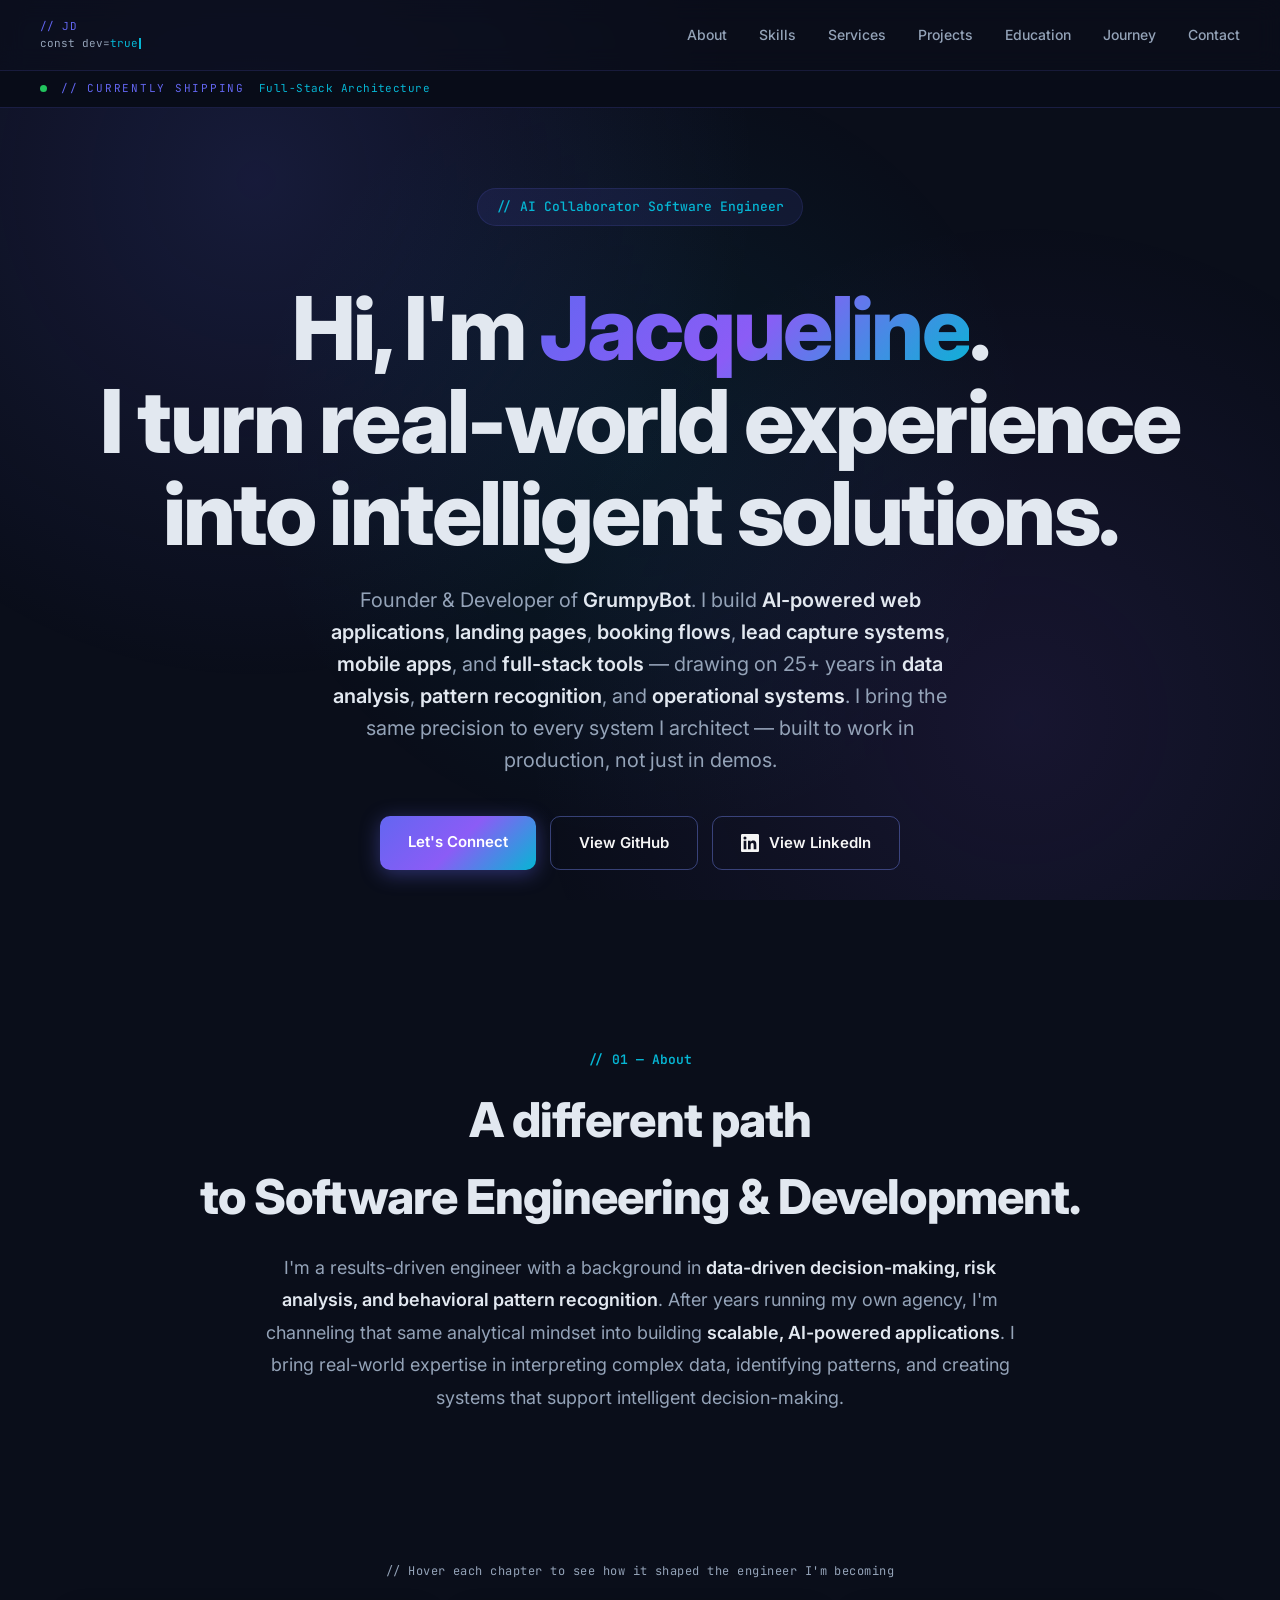
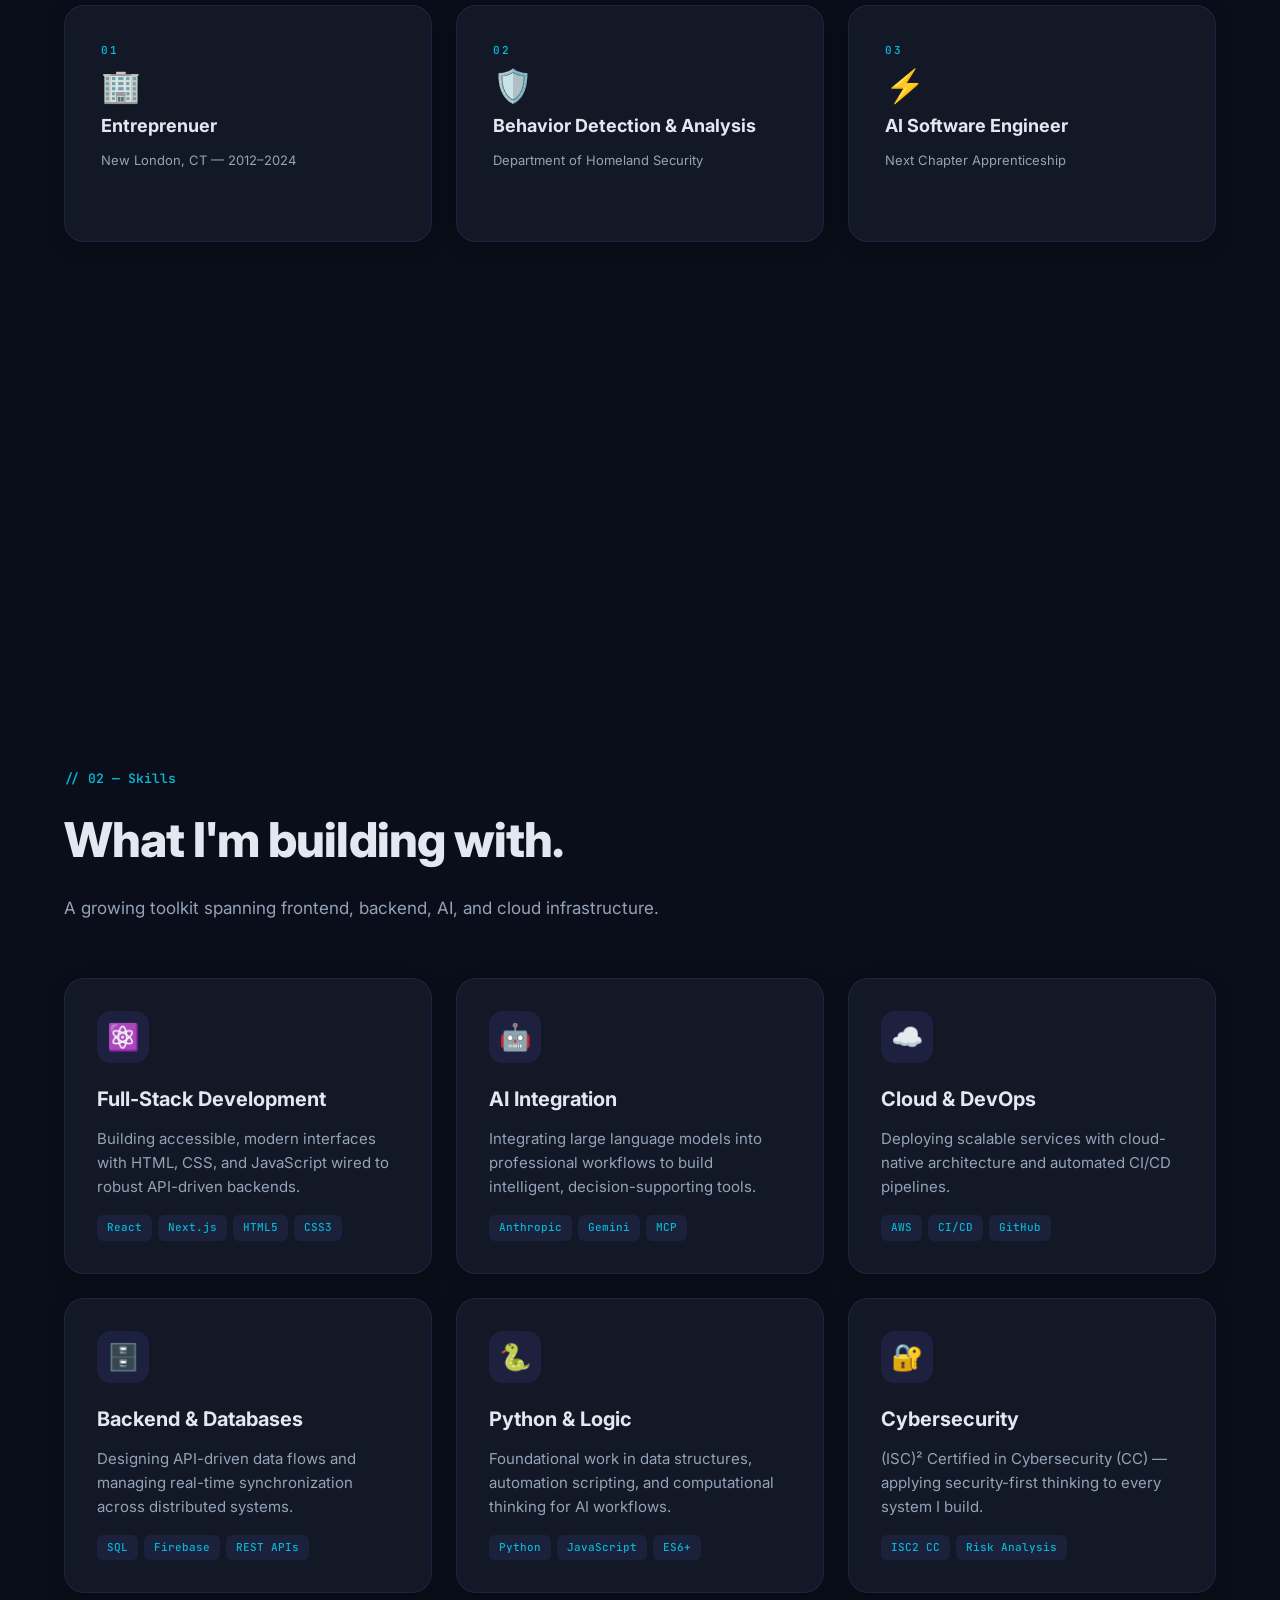
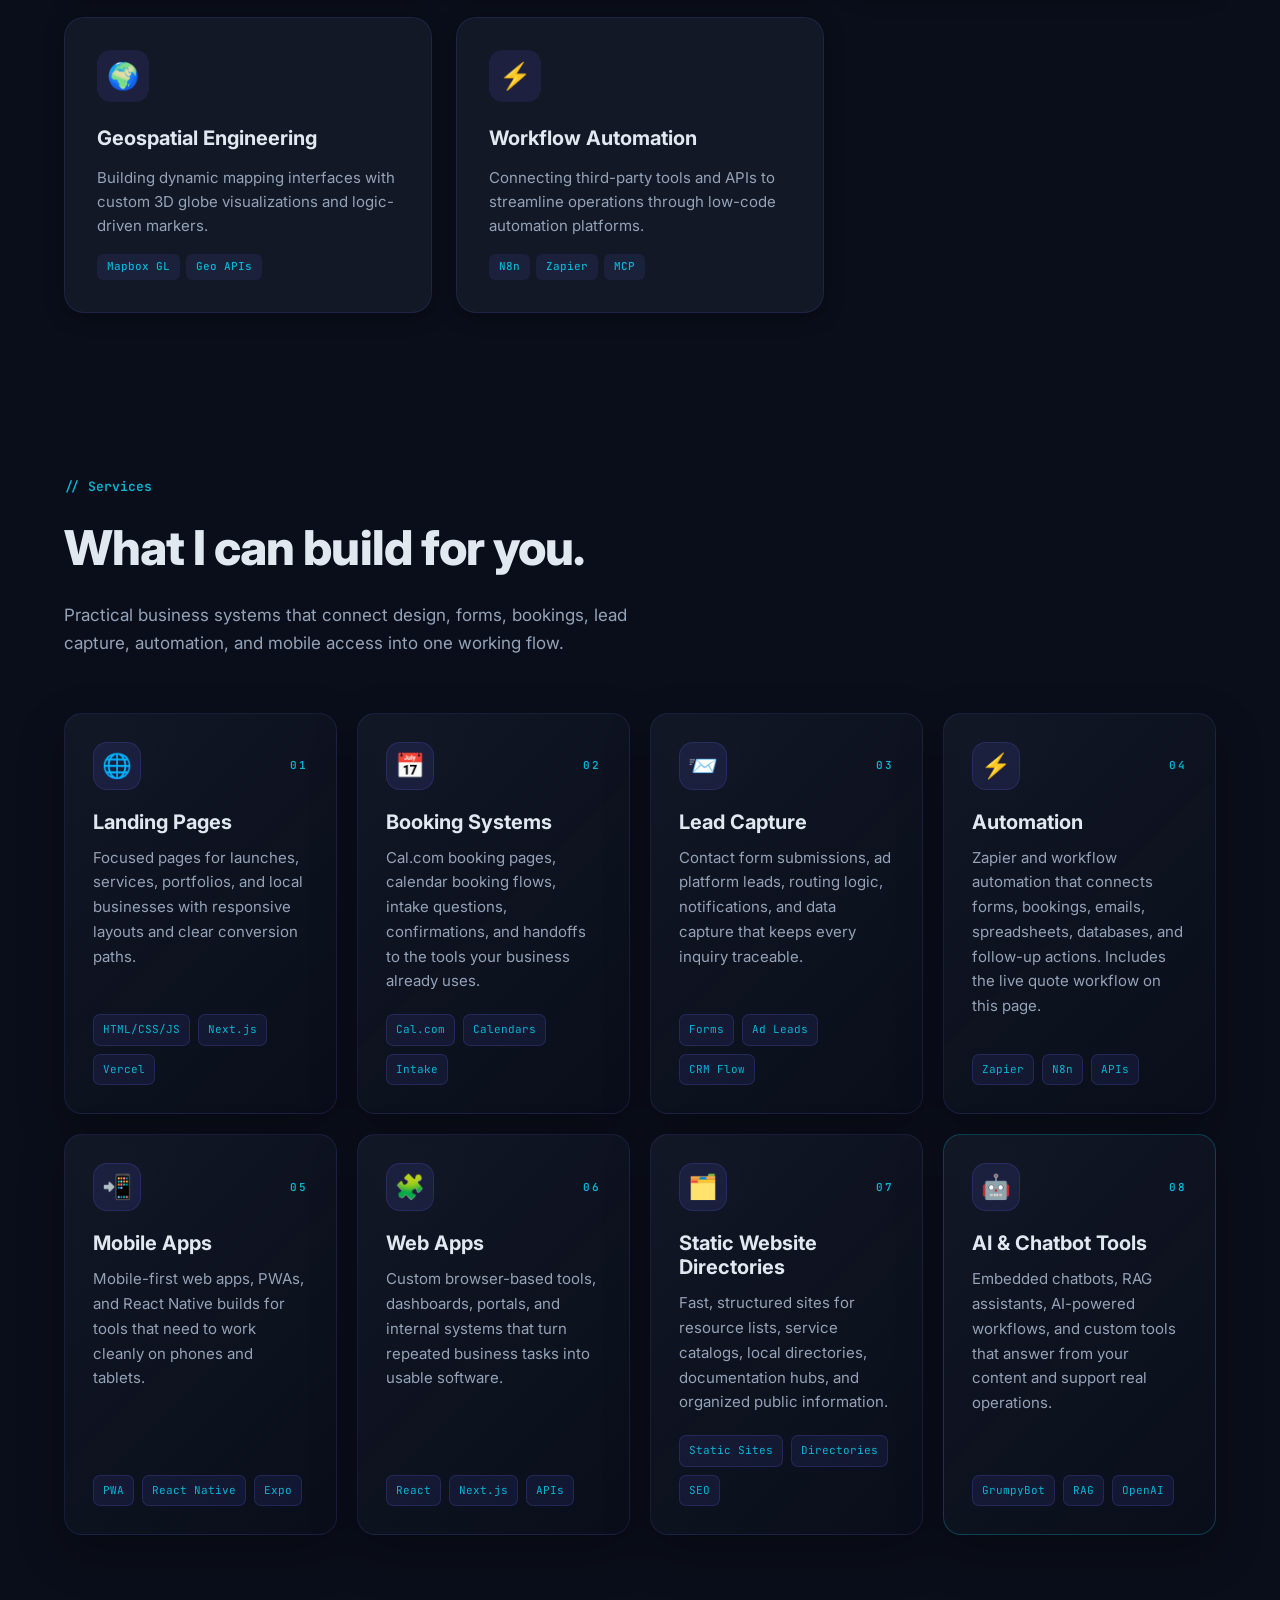
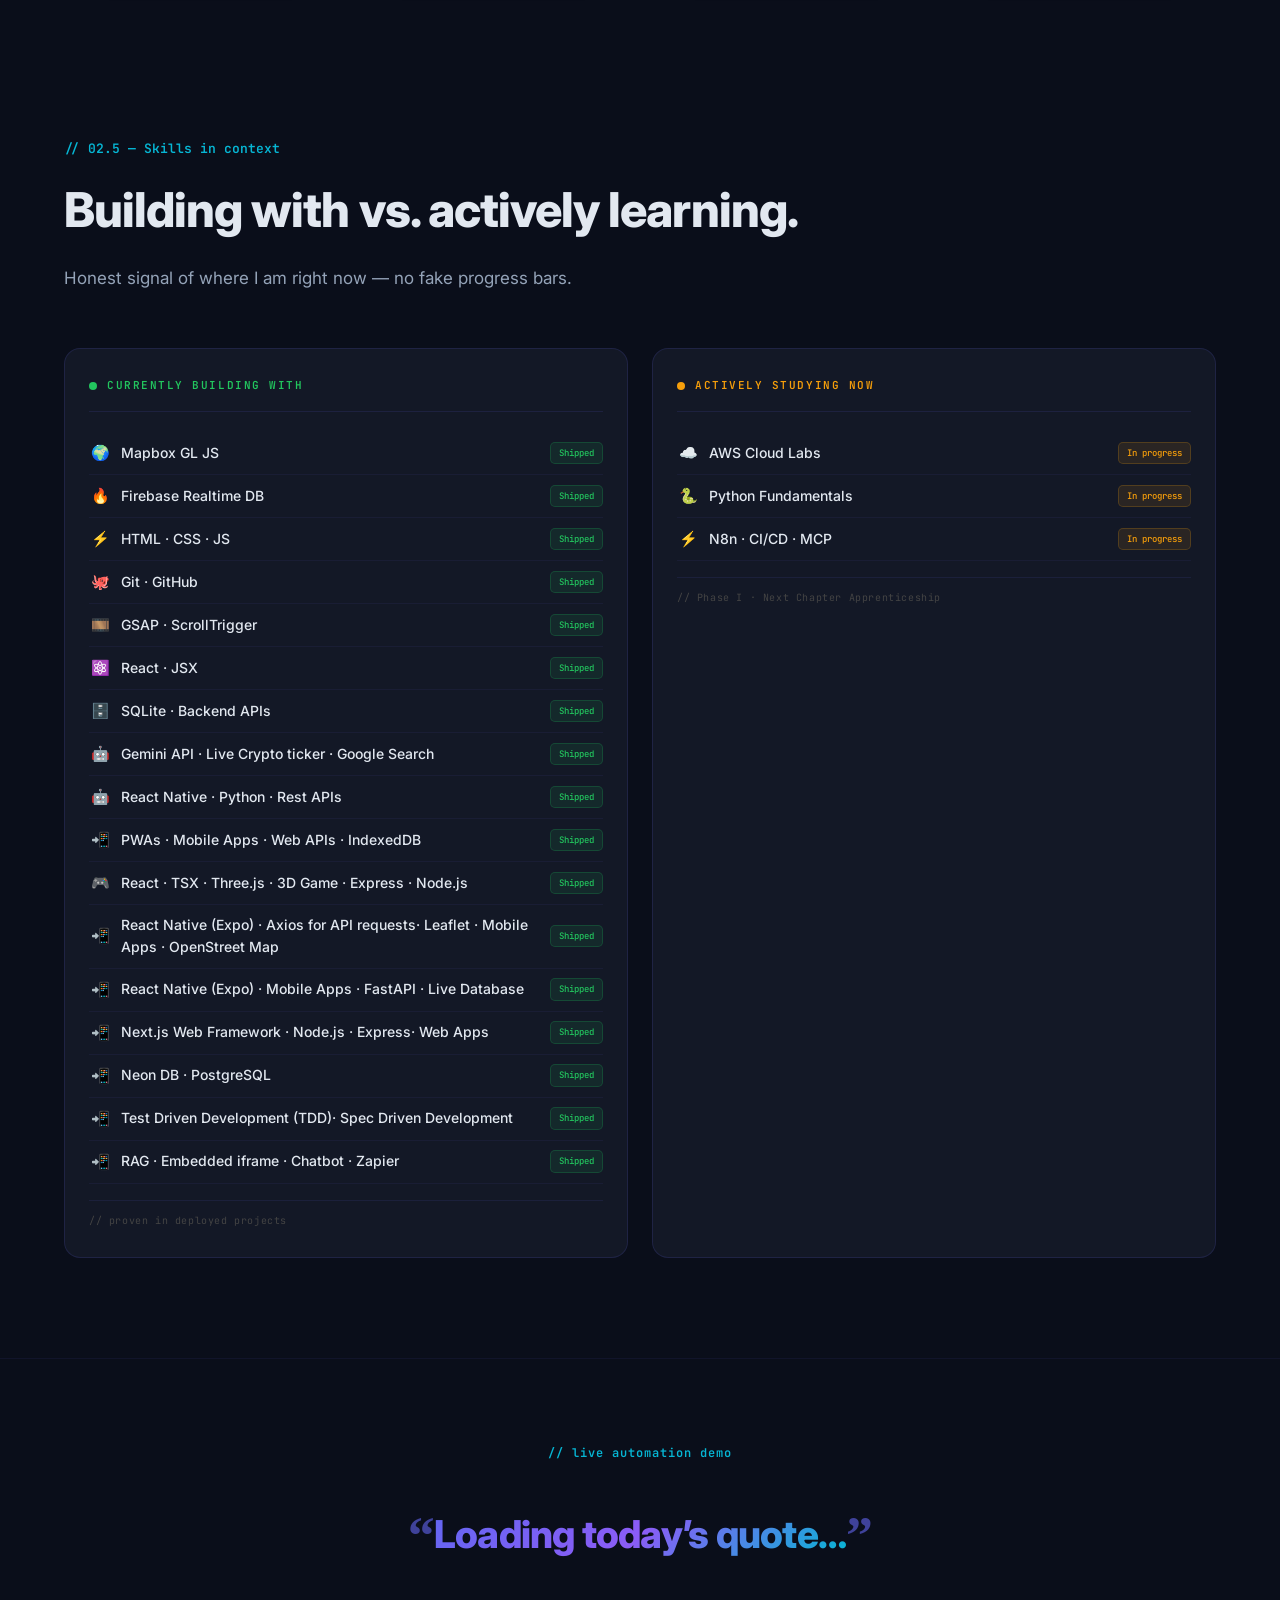
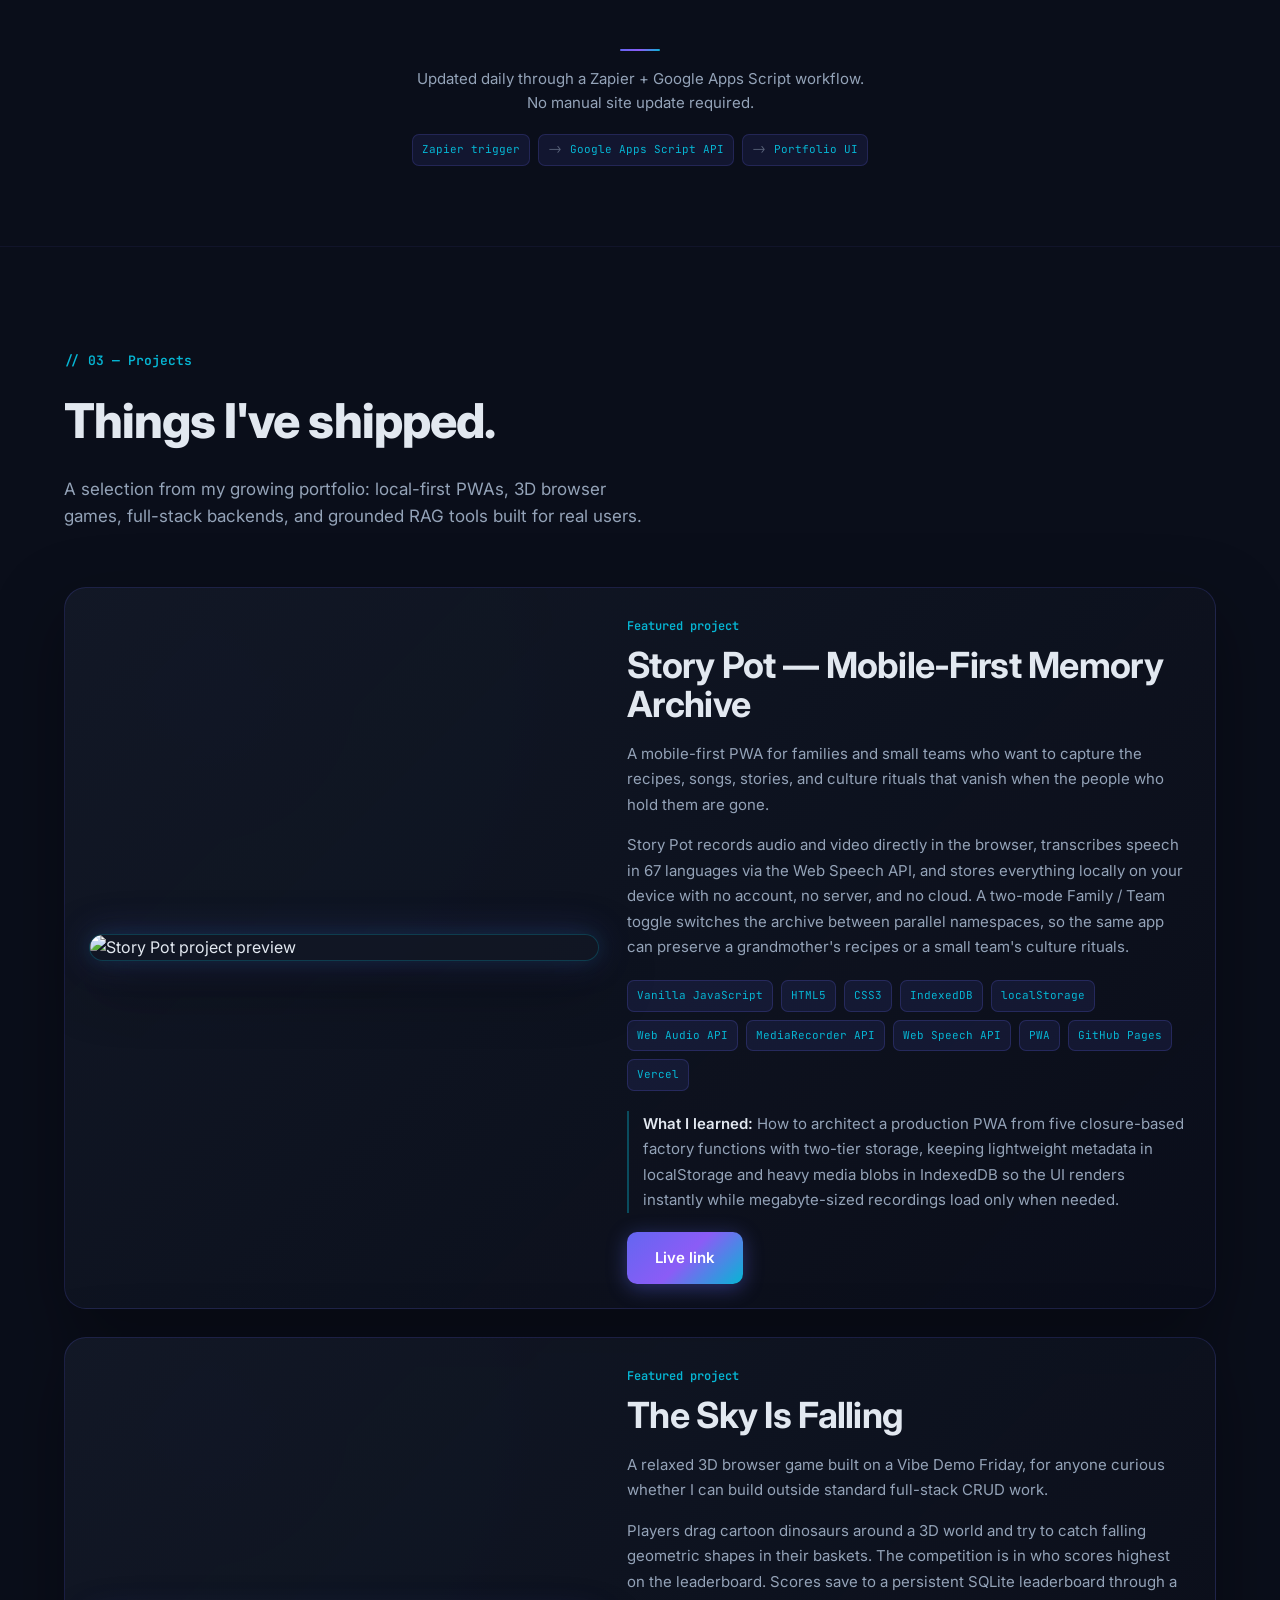
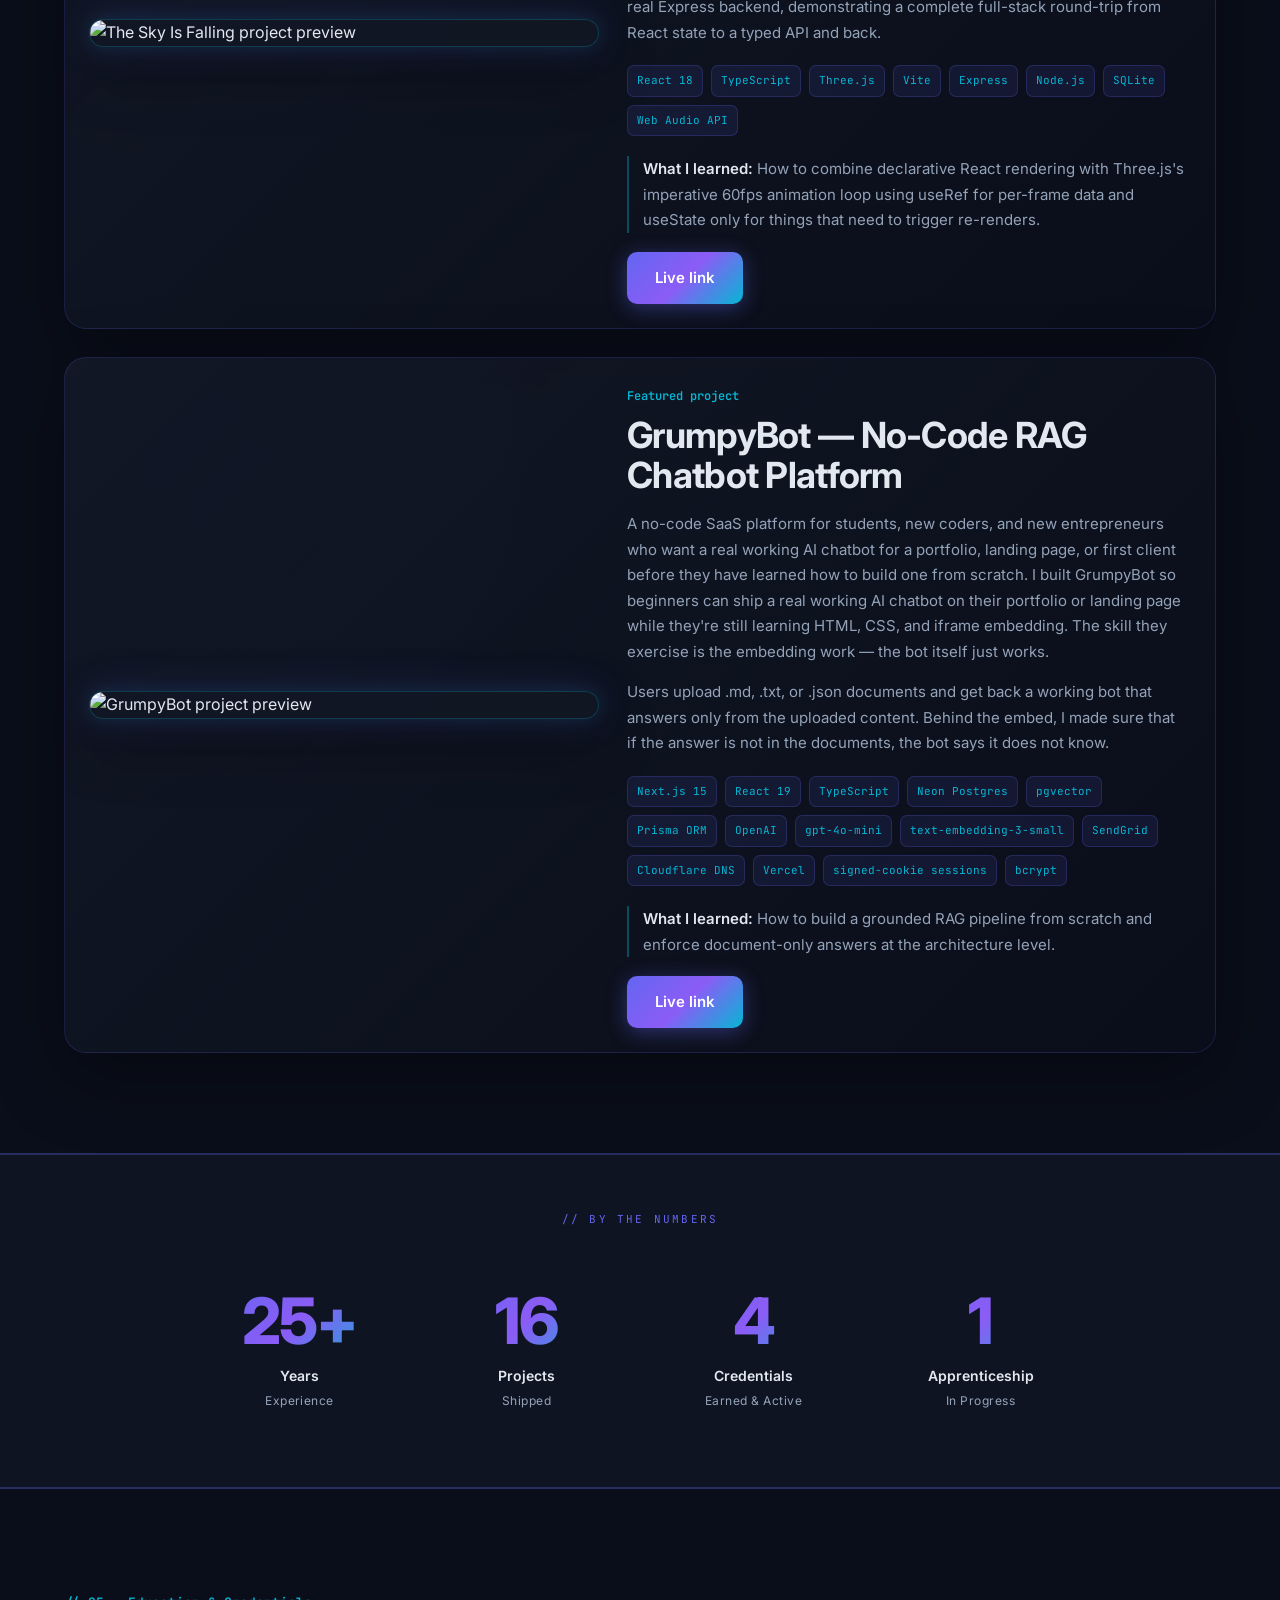
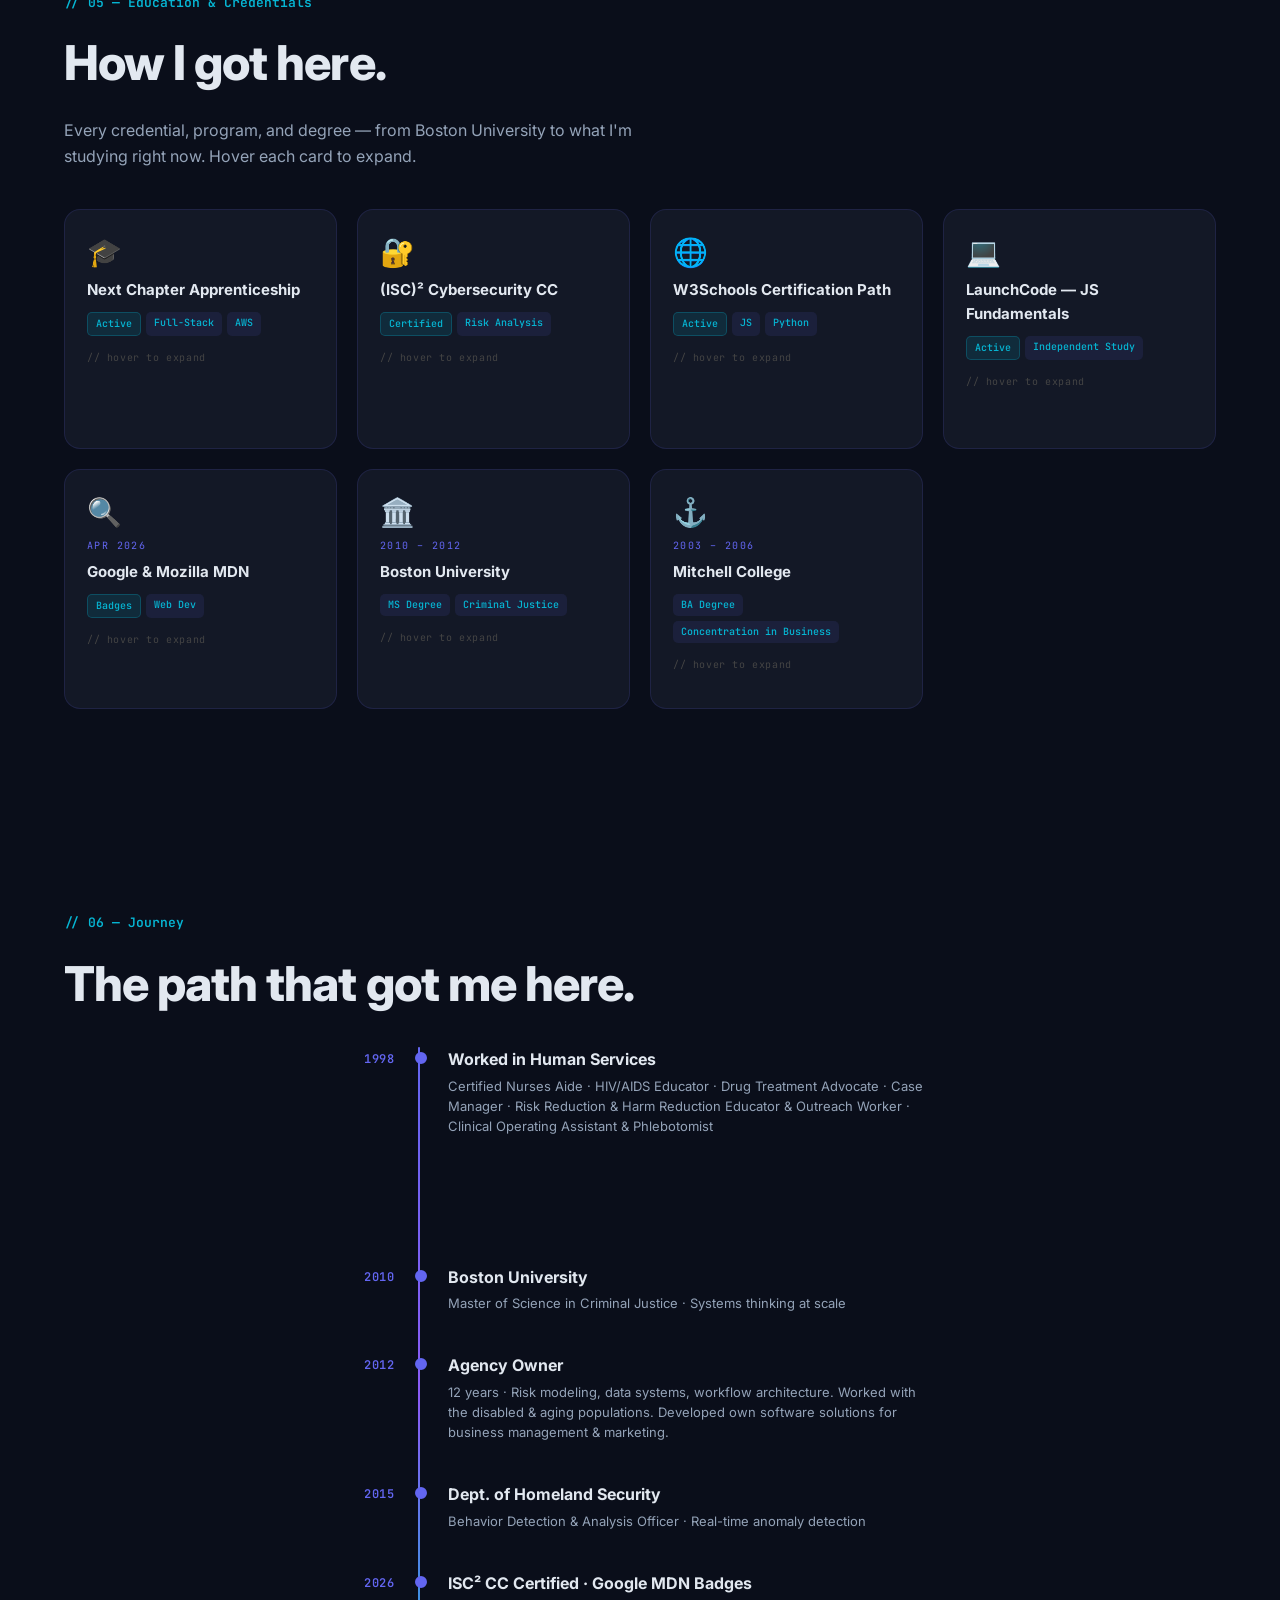
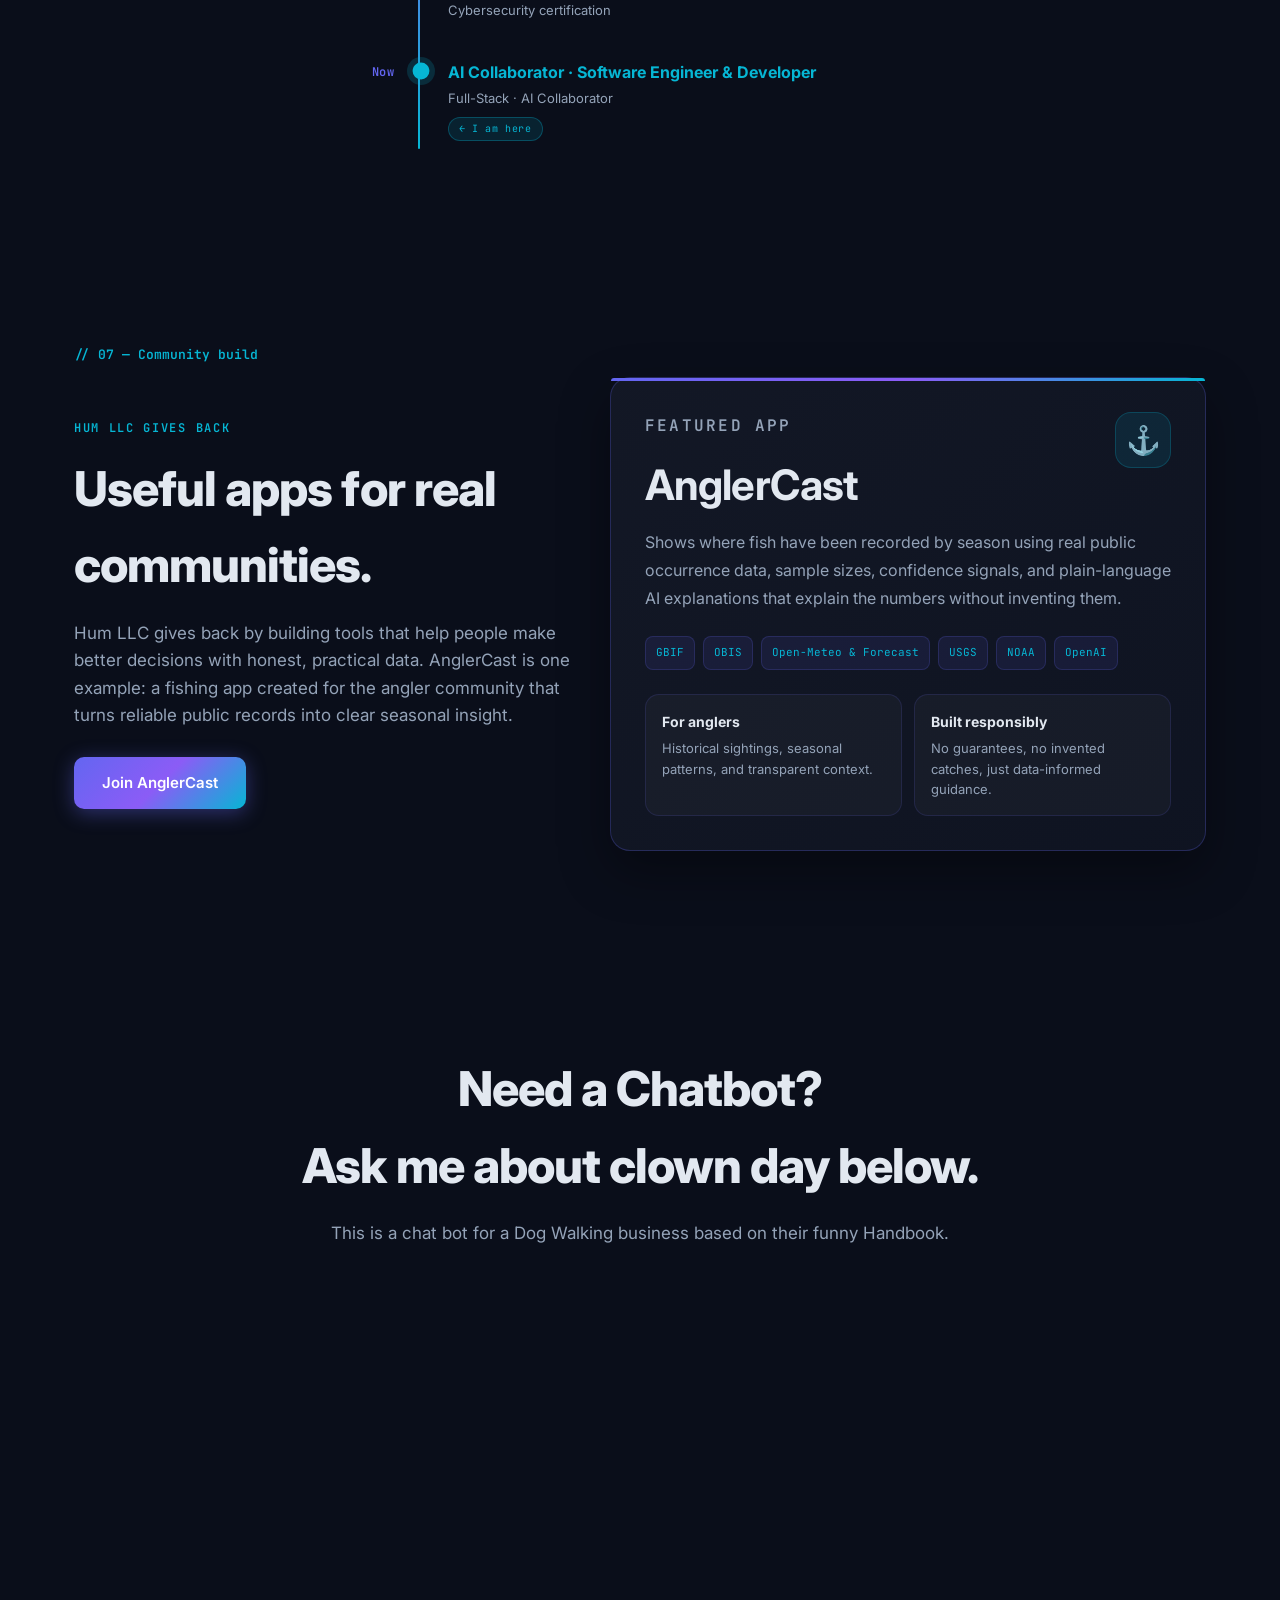
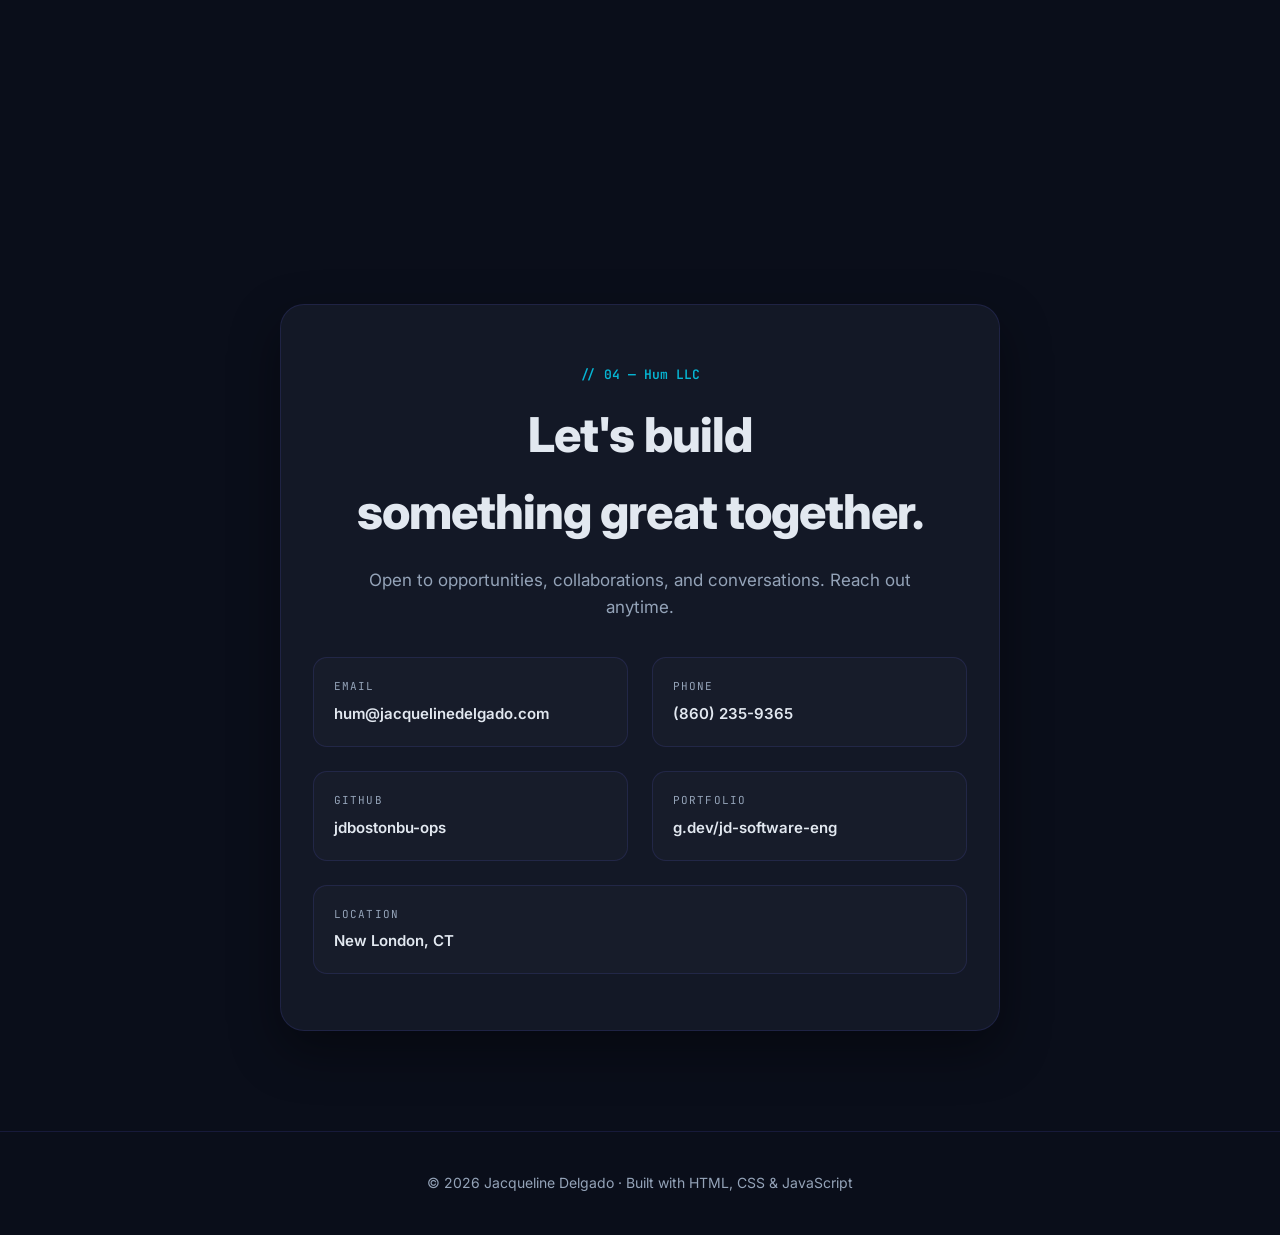
==== commit a2f6a2e7: "revised a paragraph in the sky is falling project showcase" ====
--- a/index.html
+++ b/index.html
@@ -464,7 +464,7 @@
           A relaxed 3D browser game built on a Vibe Demo Friday, for anyone curious whether I can build outside standard full-stack CRUD work.
         </p>
         <p>
-          Players drag cartoon dinosaurs around a 3D world and try to catch falling geometric shapes in their baskets. There's no game over; the goal was a calm catch game, not a competitive one. Scores save to a persistent SQLite leaderboard through a real Express backend, demonstrating a complete full-stack round-trip from React state to a typed API and back.
+          Players drag cartoon dinosaurs around a 3D world and try to catch falling geometric shapes in their baskets. The competition is in who scores highest on the leaderboard. Scores save to a persistent SQLite leaderboard through a real Express backend, demonstrating a complete full-stack round-trip from React state to a typed API and back.
         </p>
         <div class="portfolio-tech-stack" aria-label="Tech stack">
           <span>React 18</span>
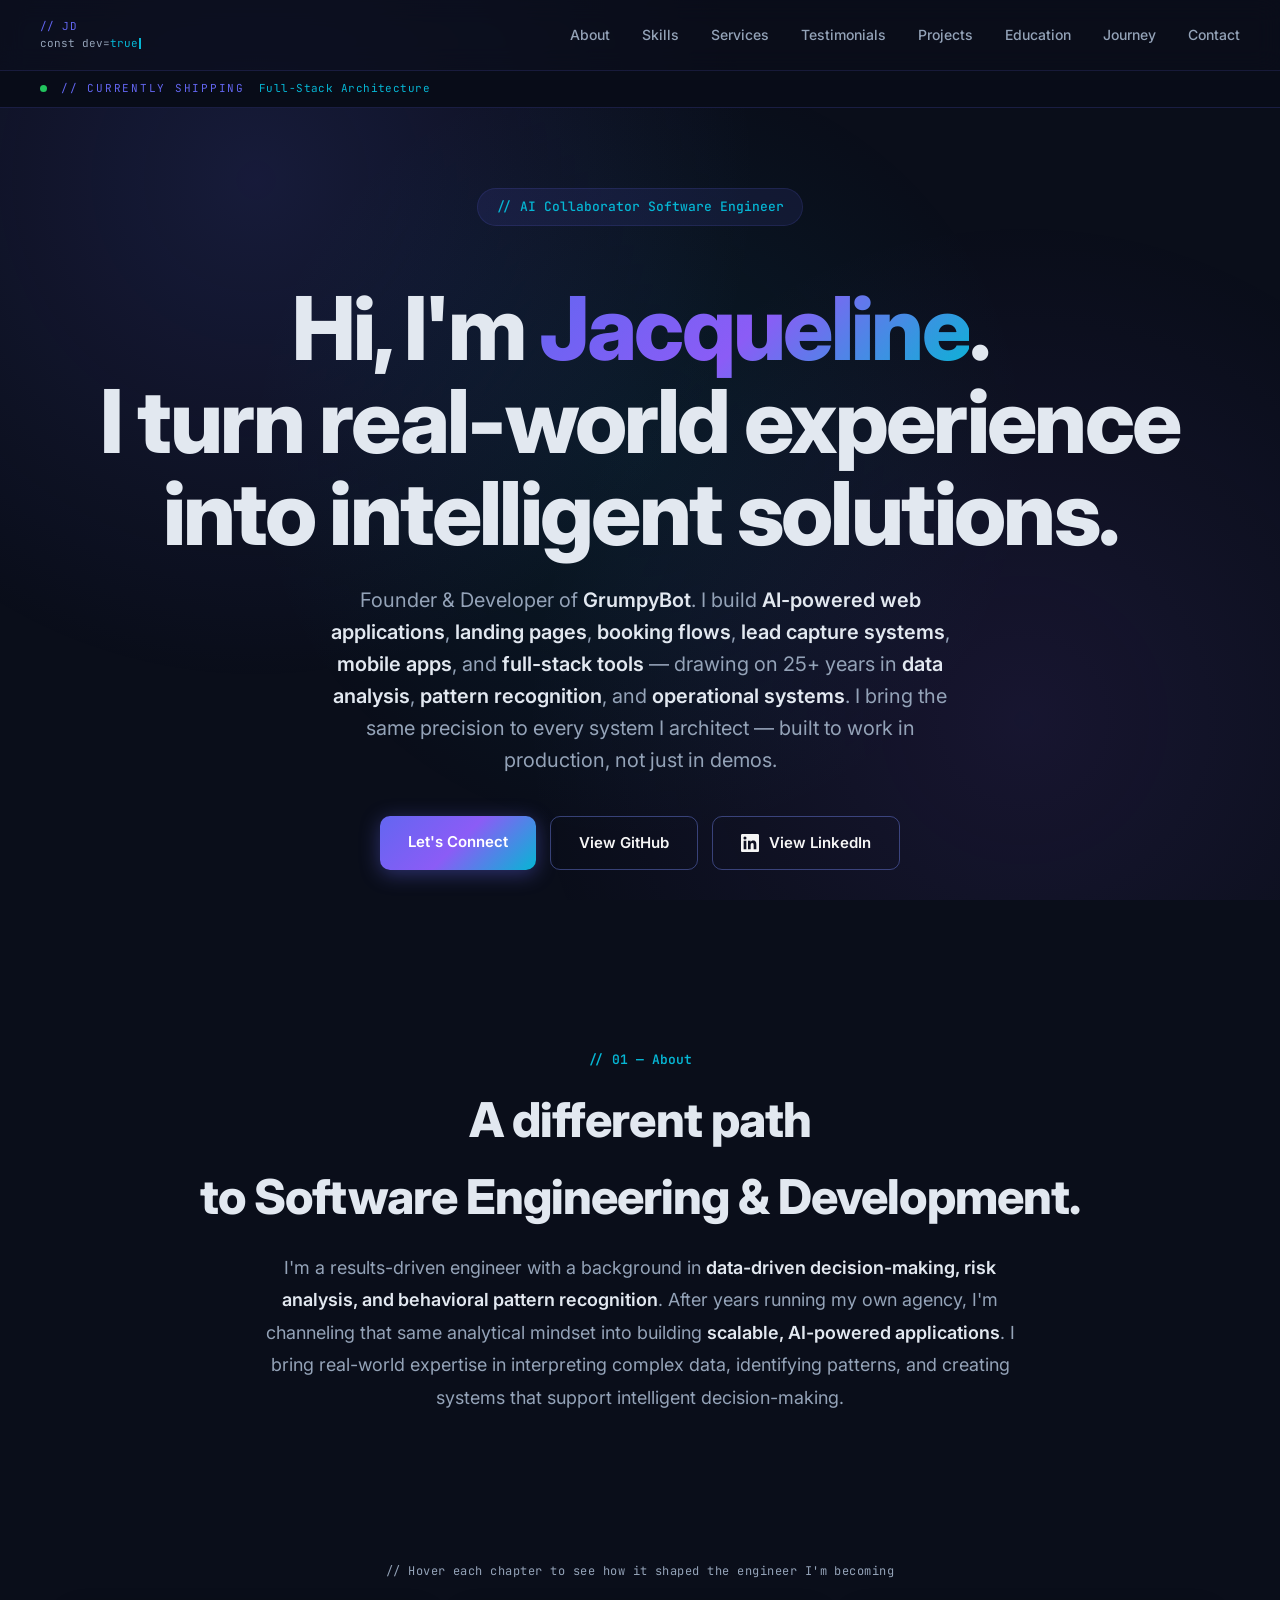
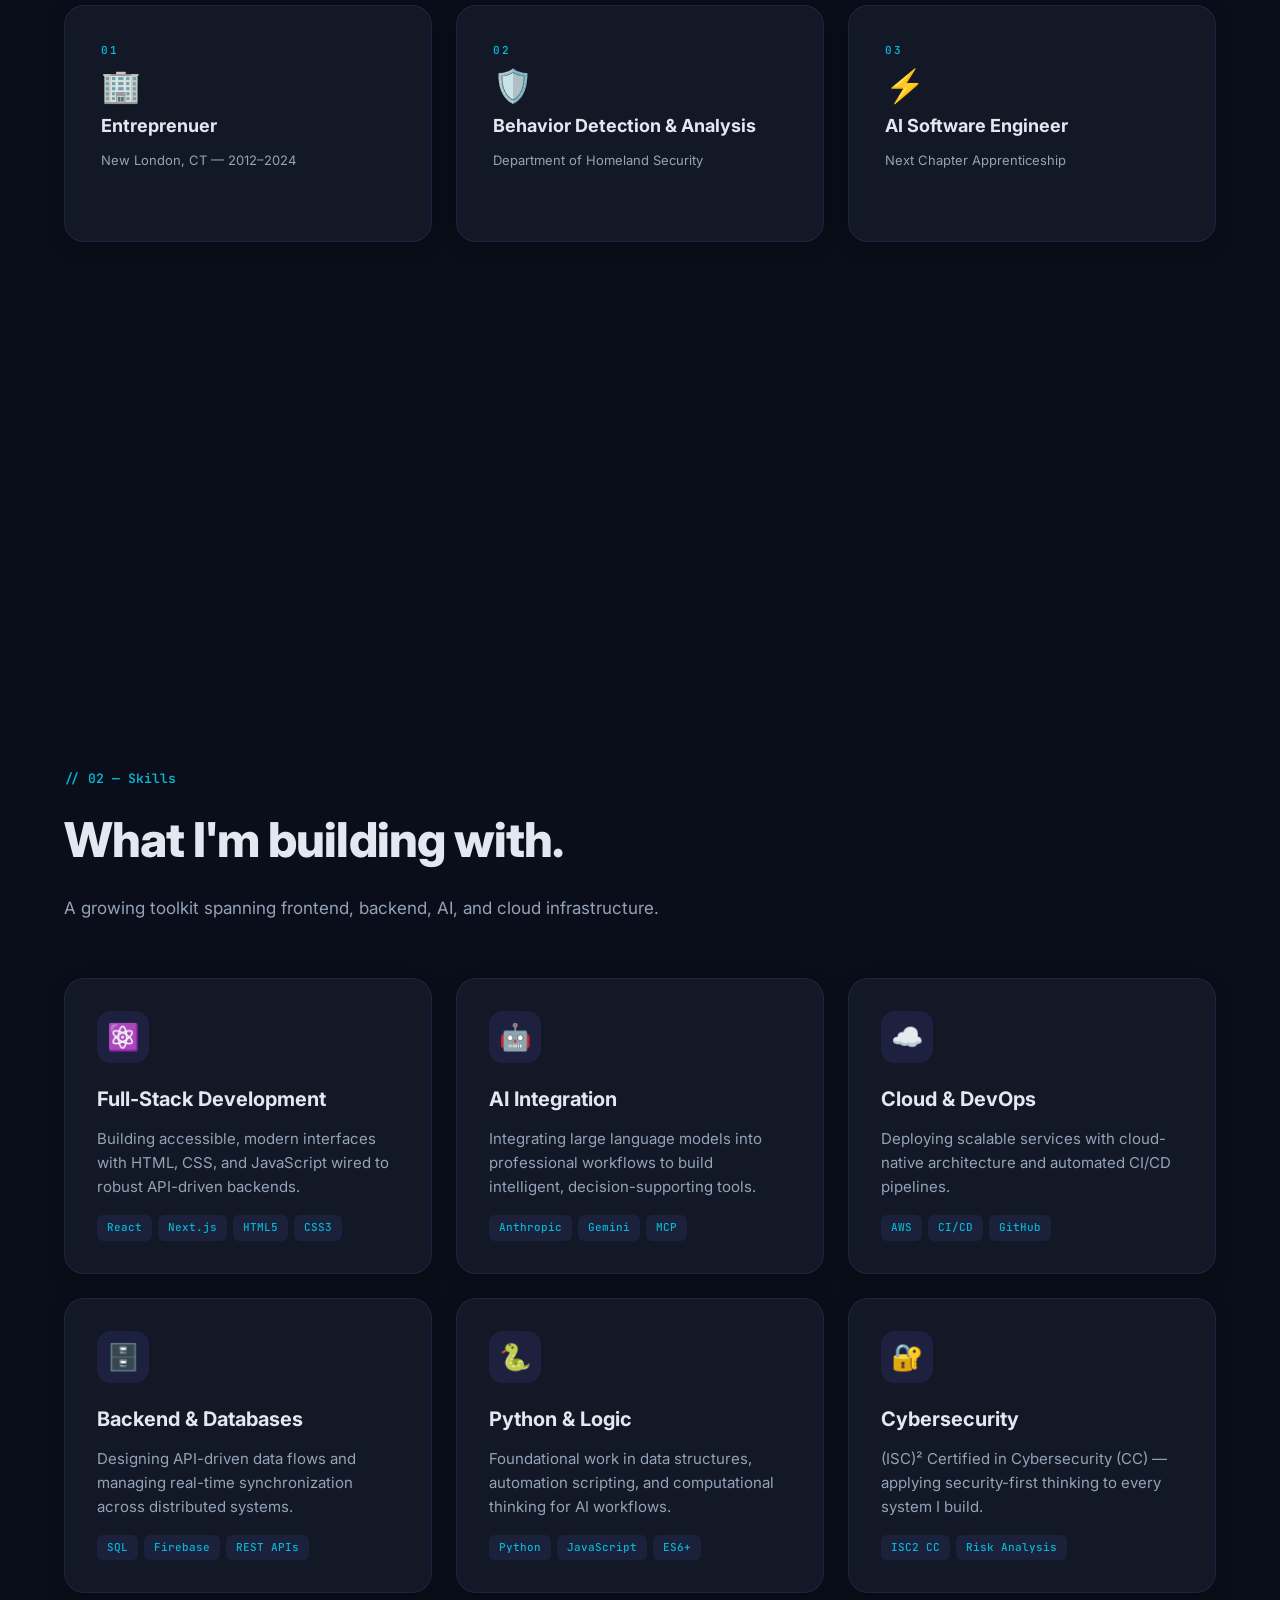
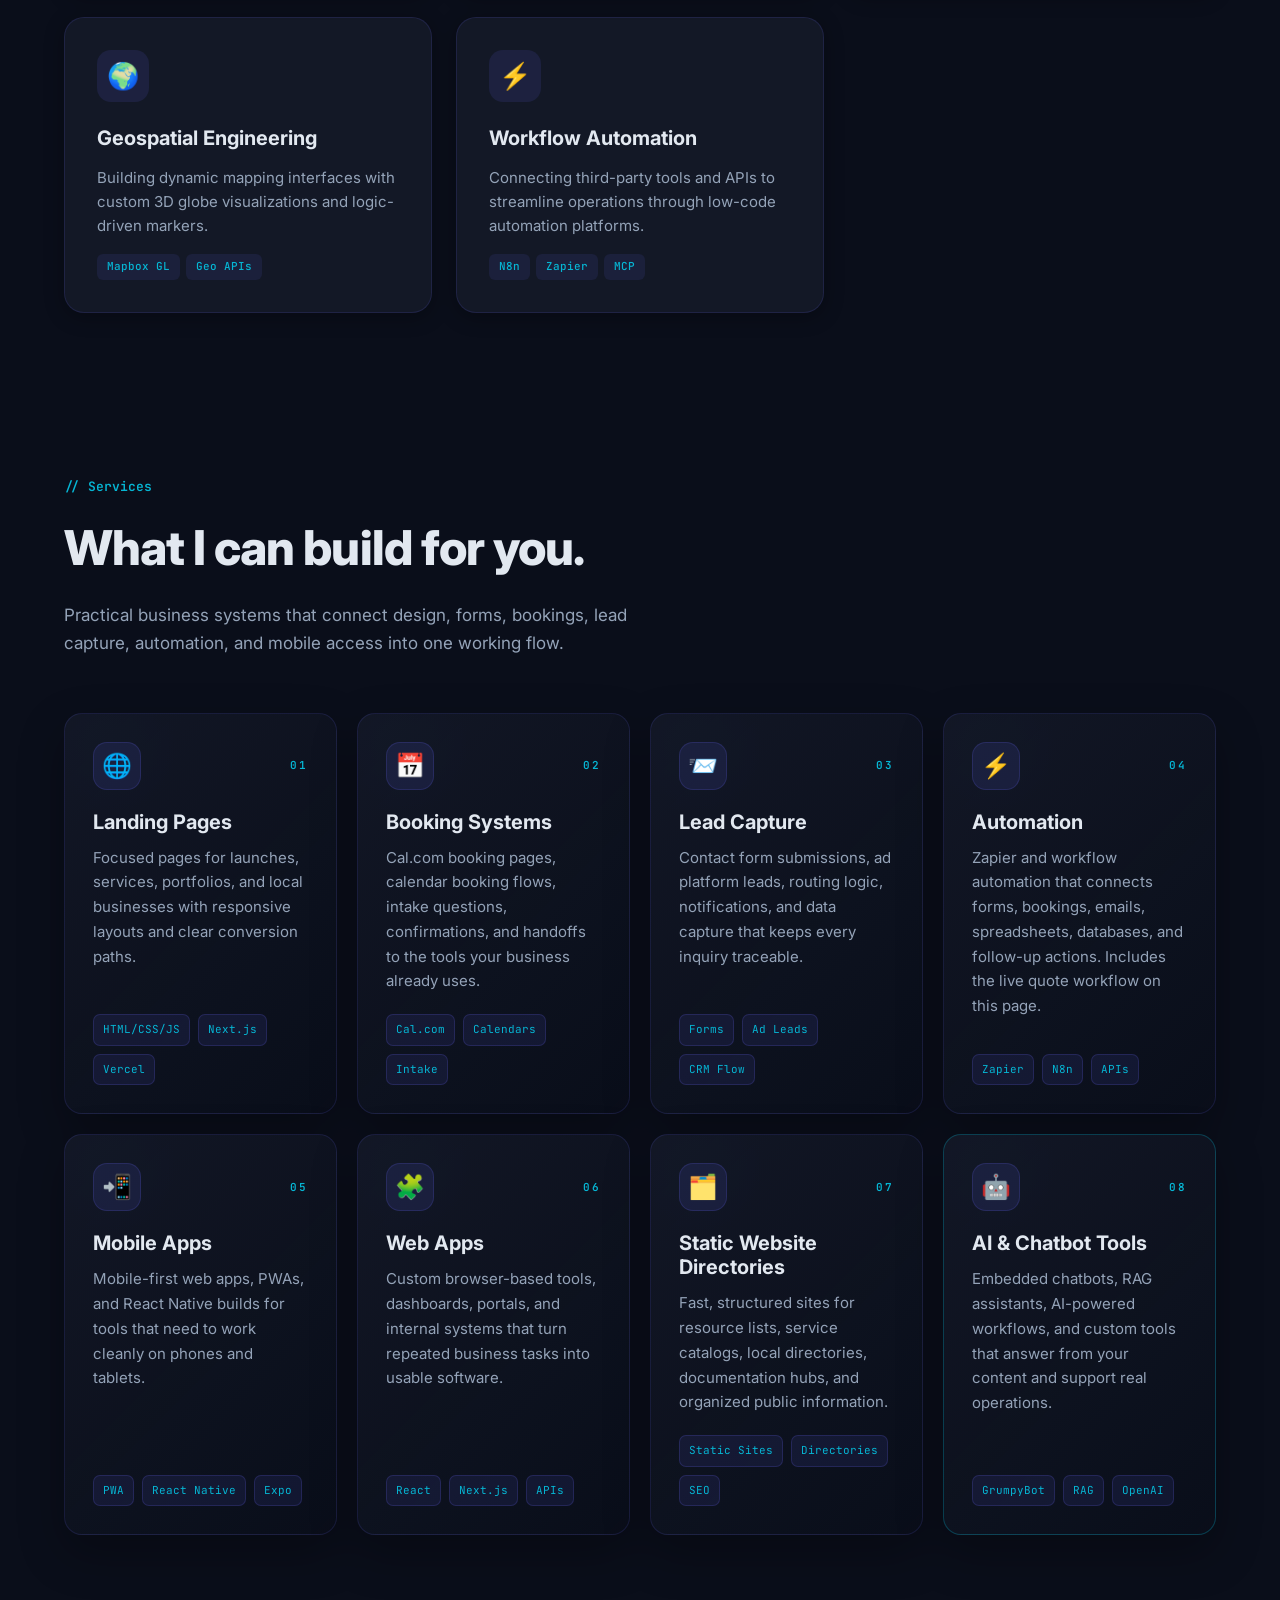
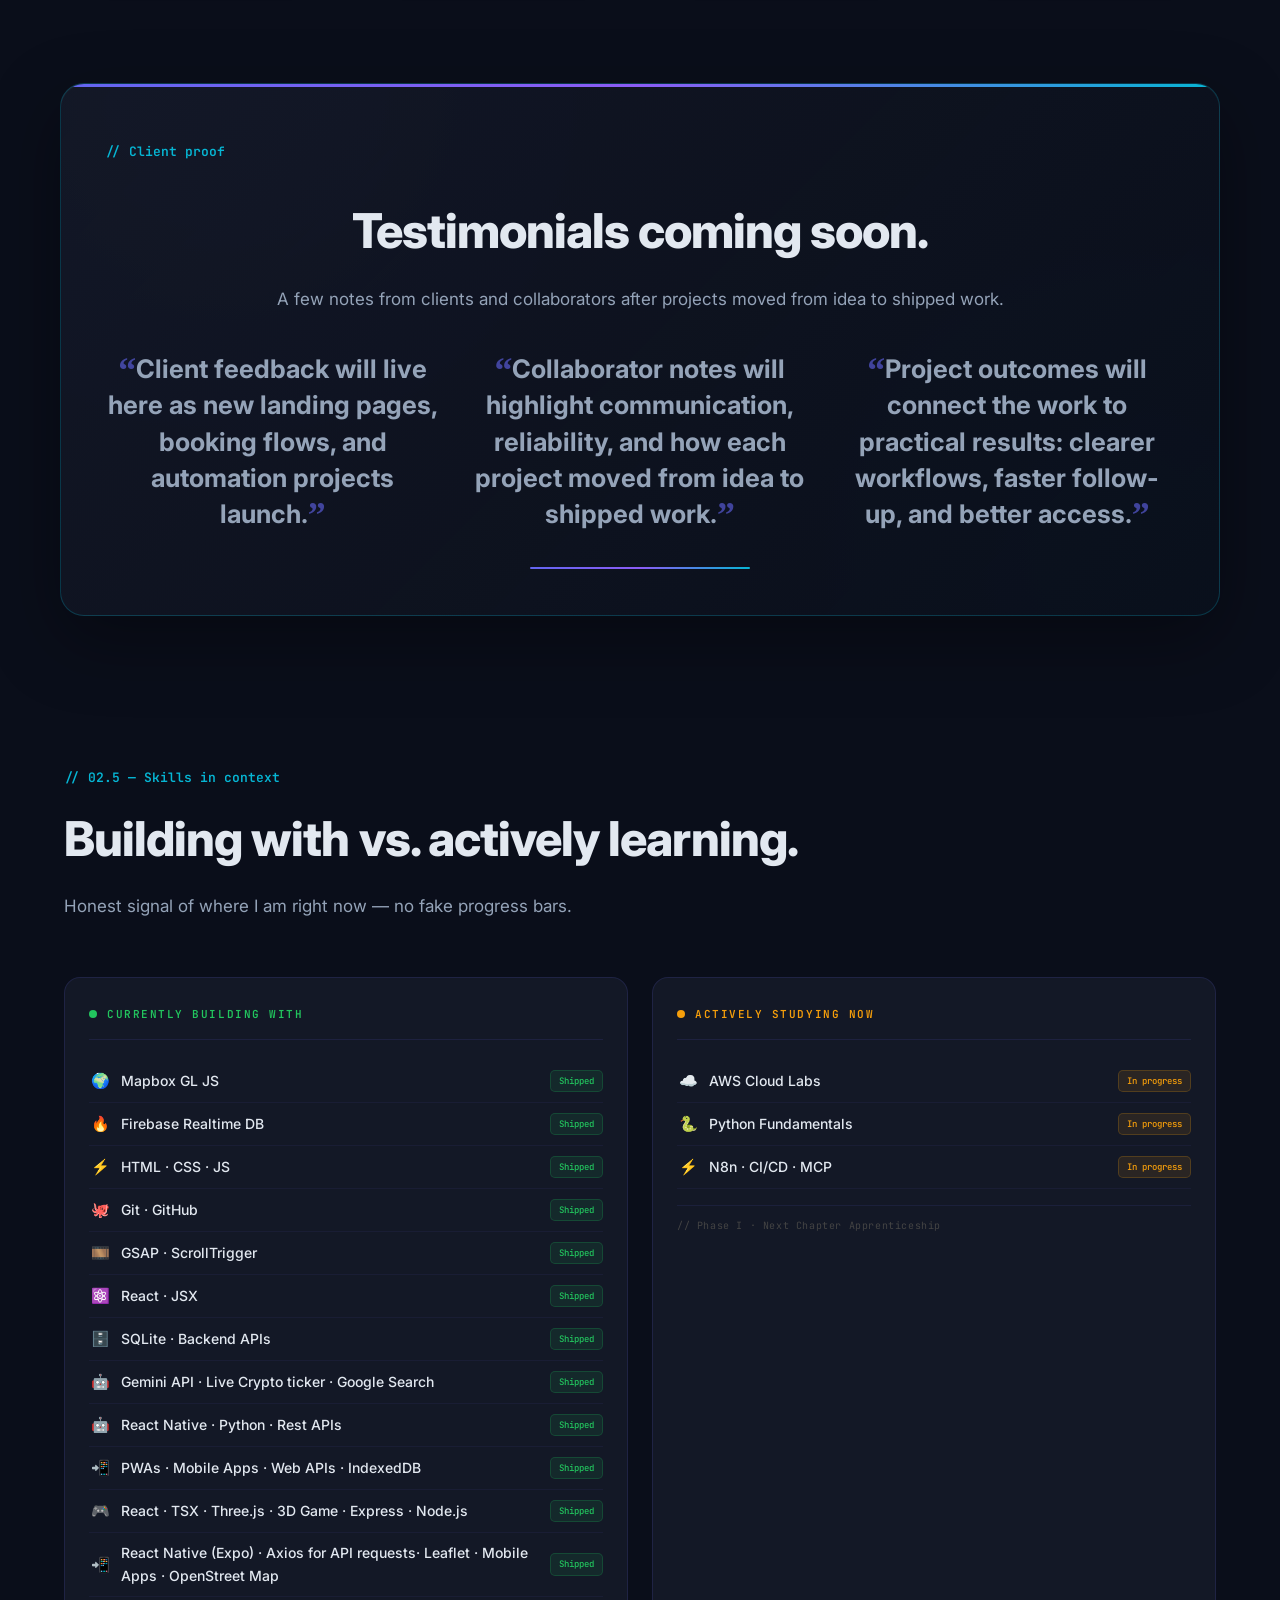
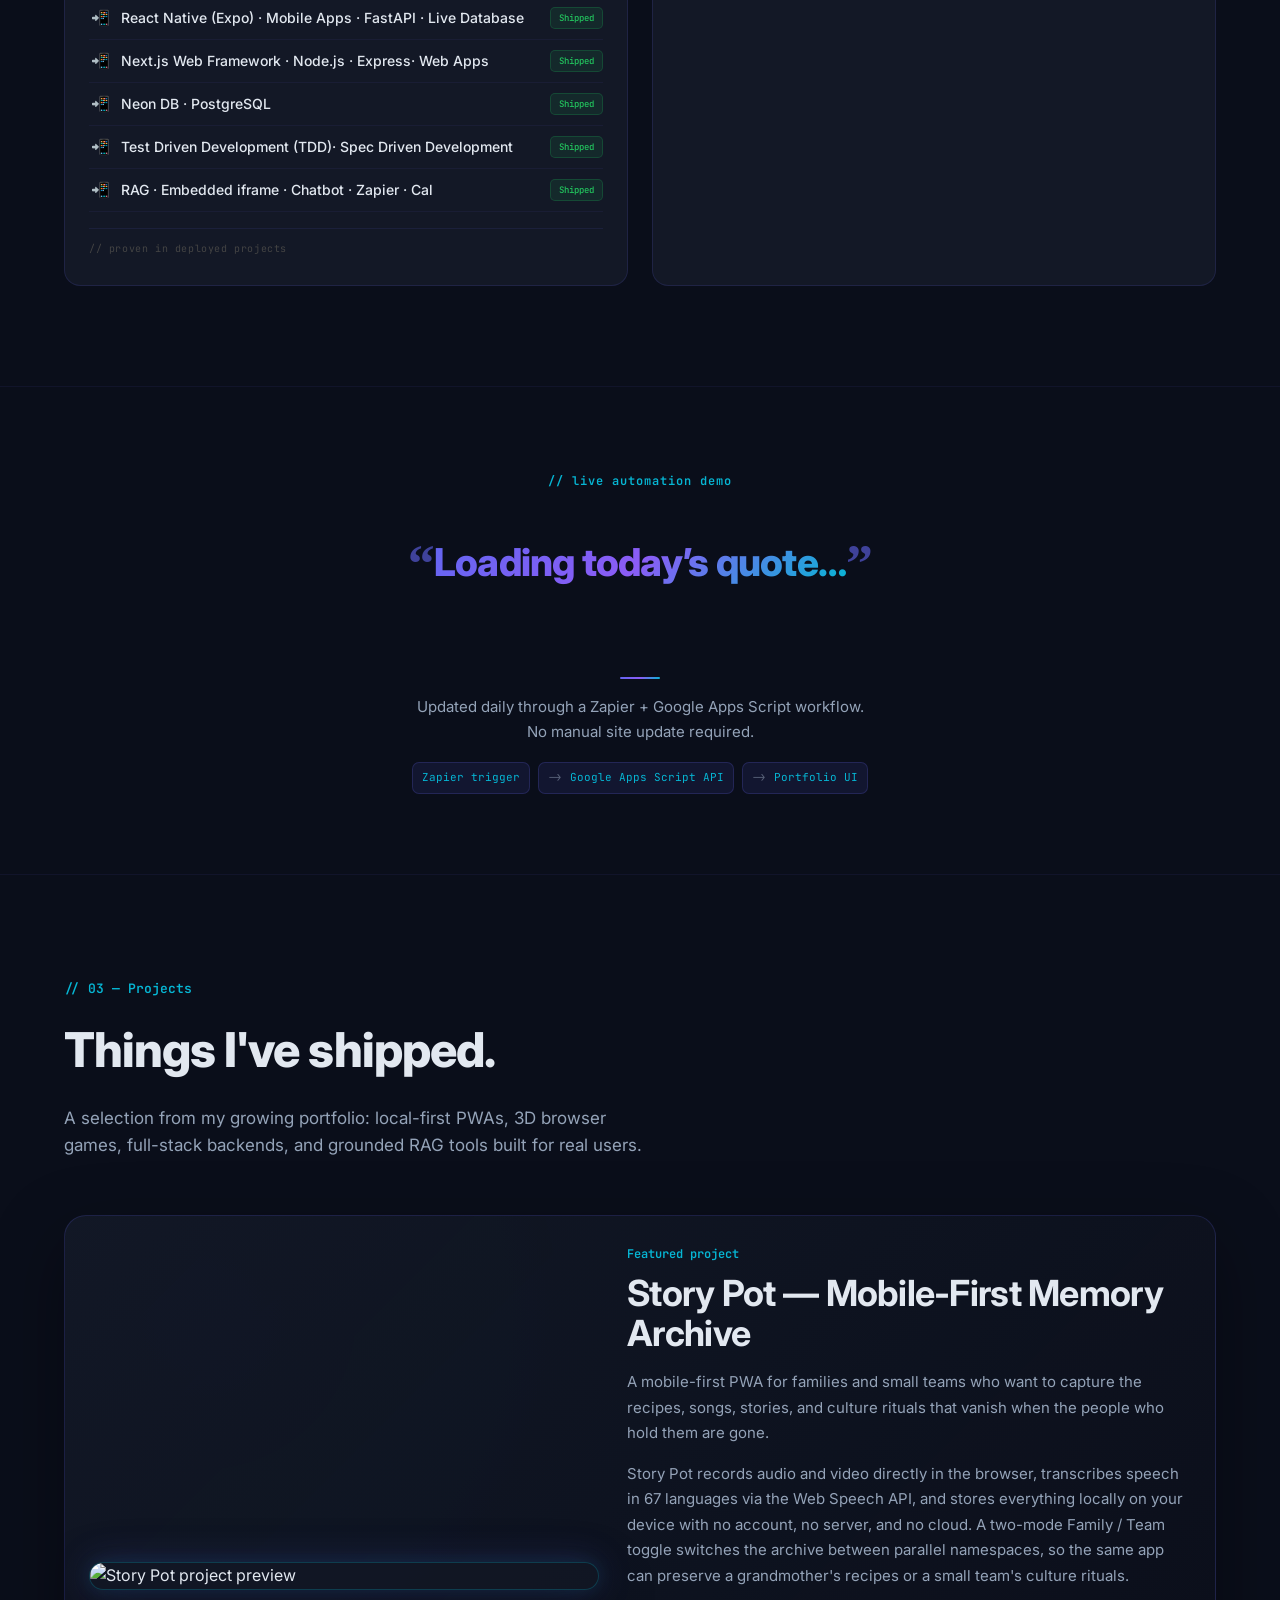
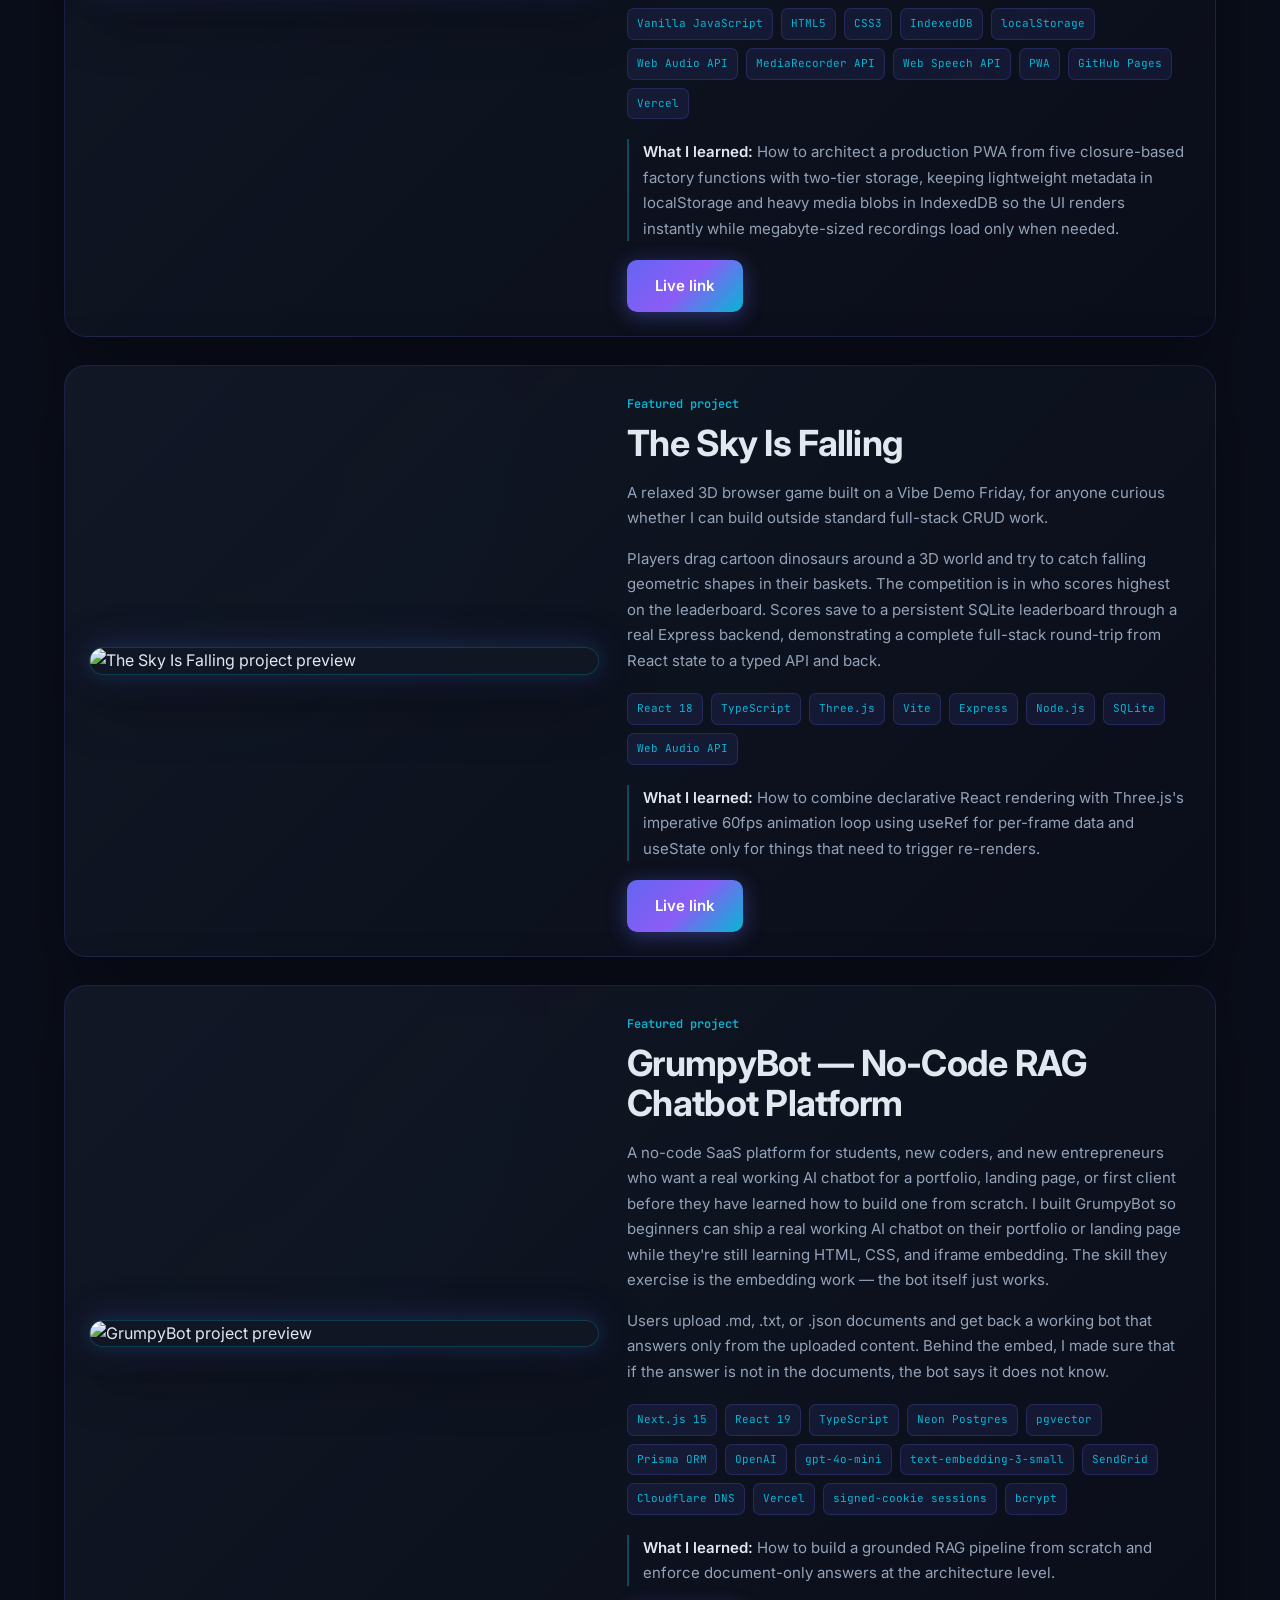
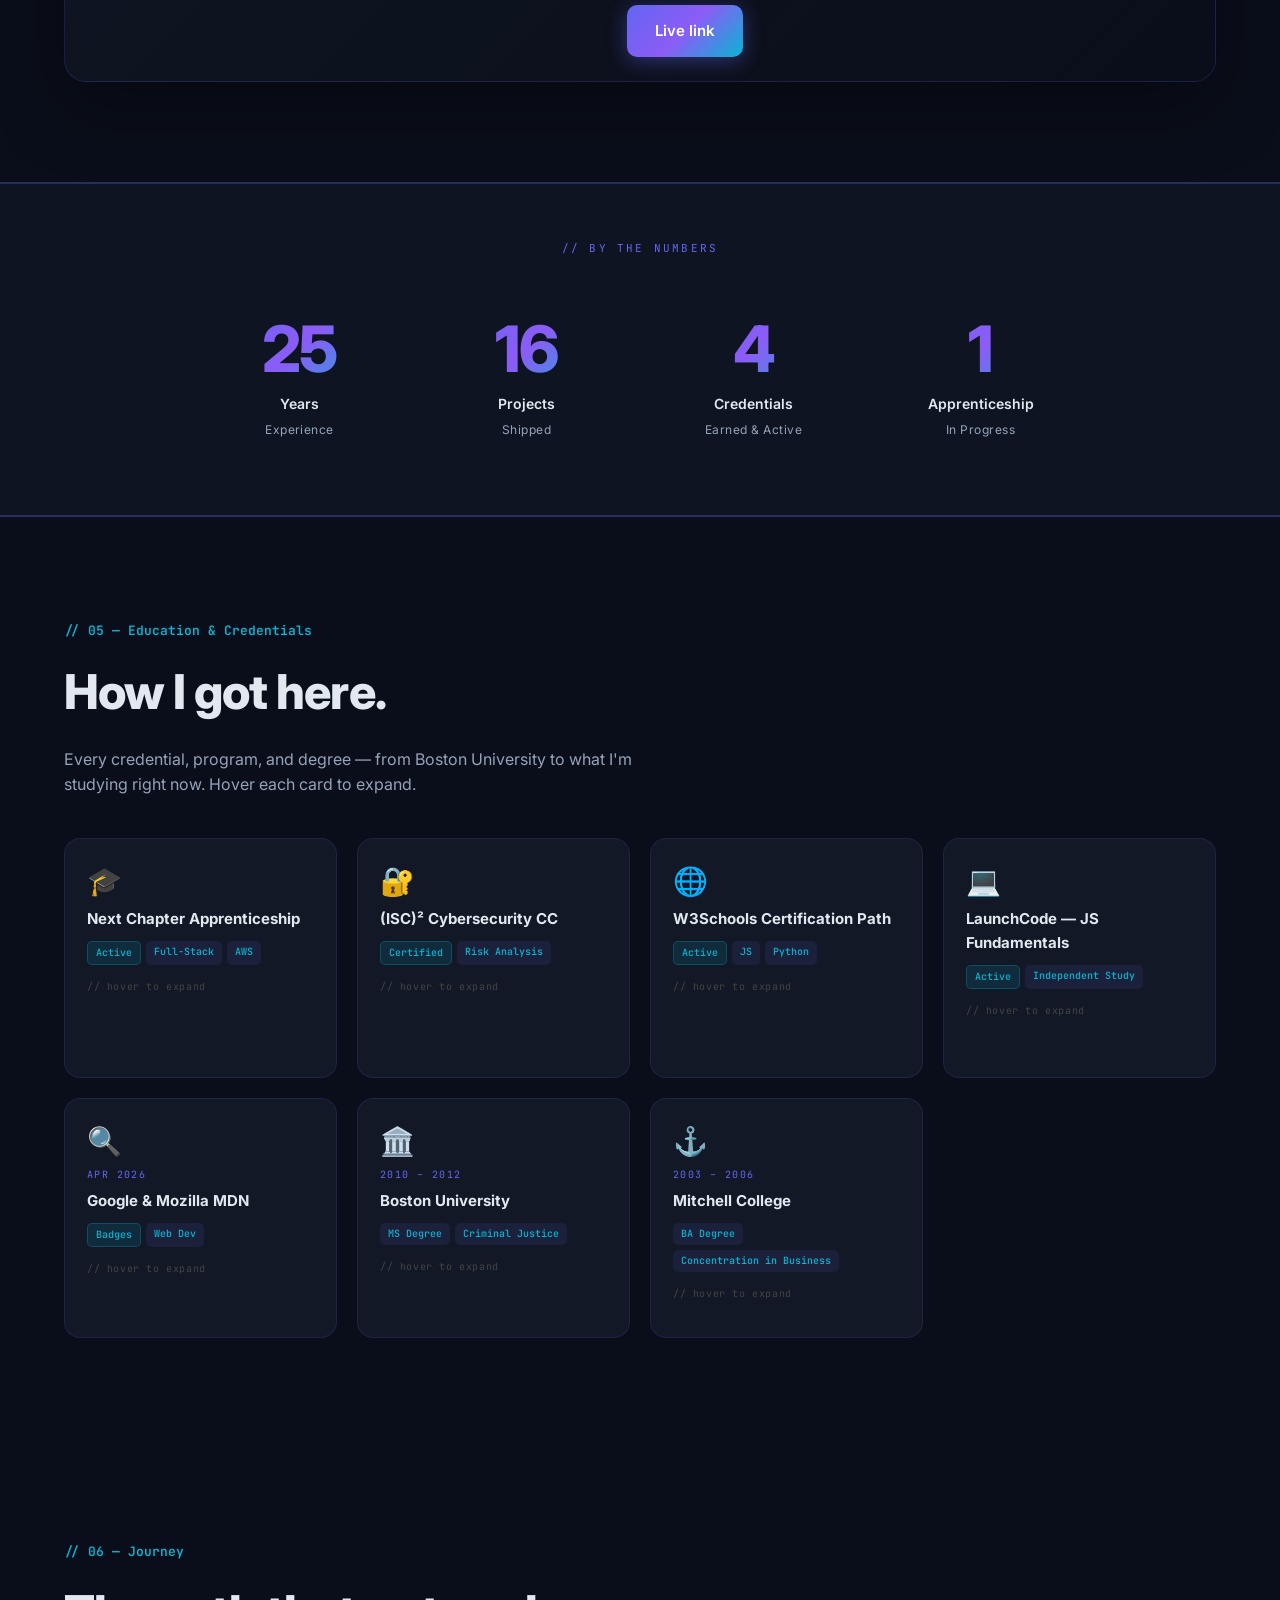
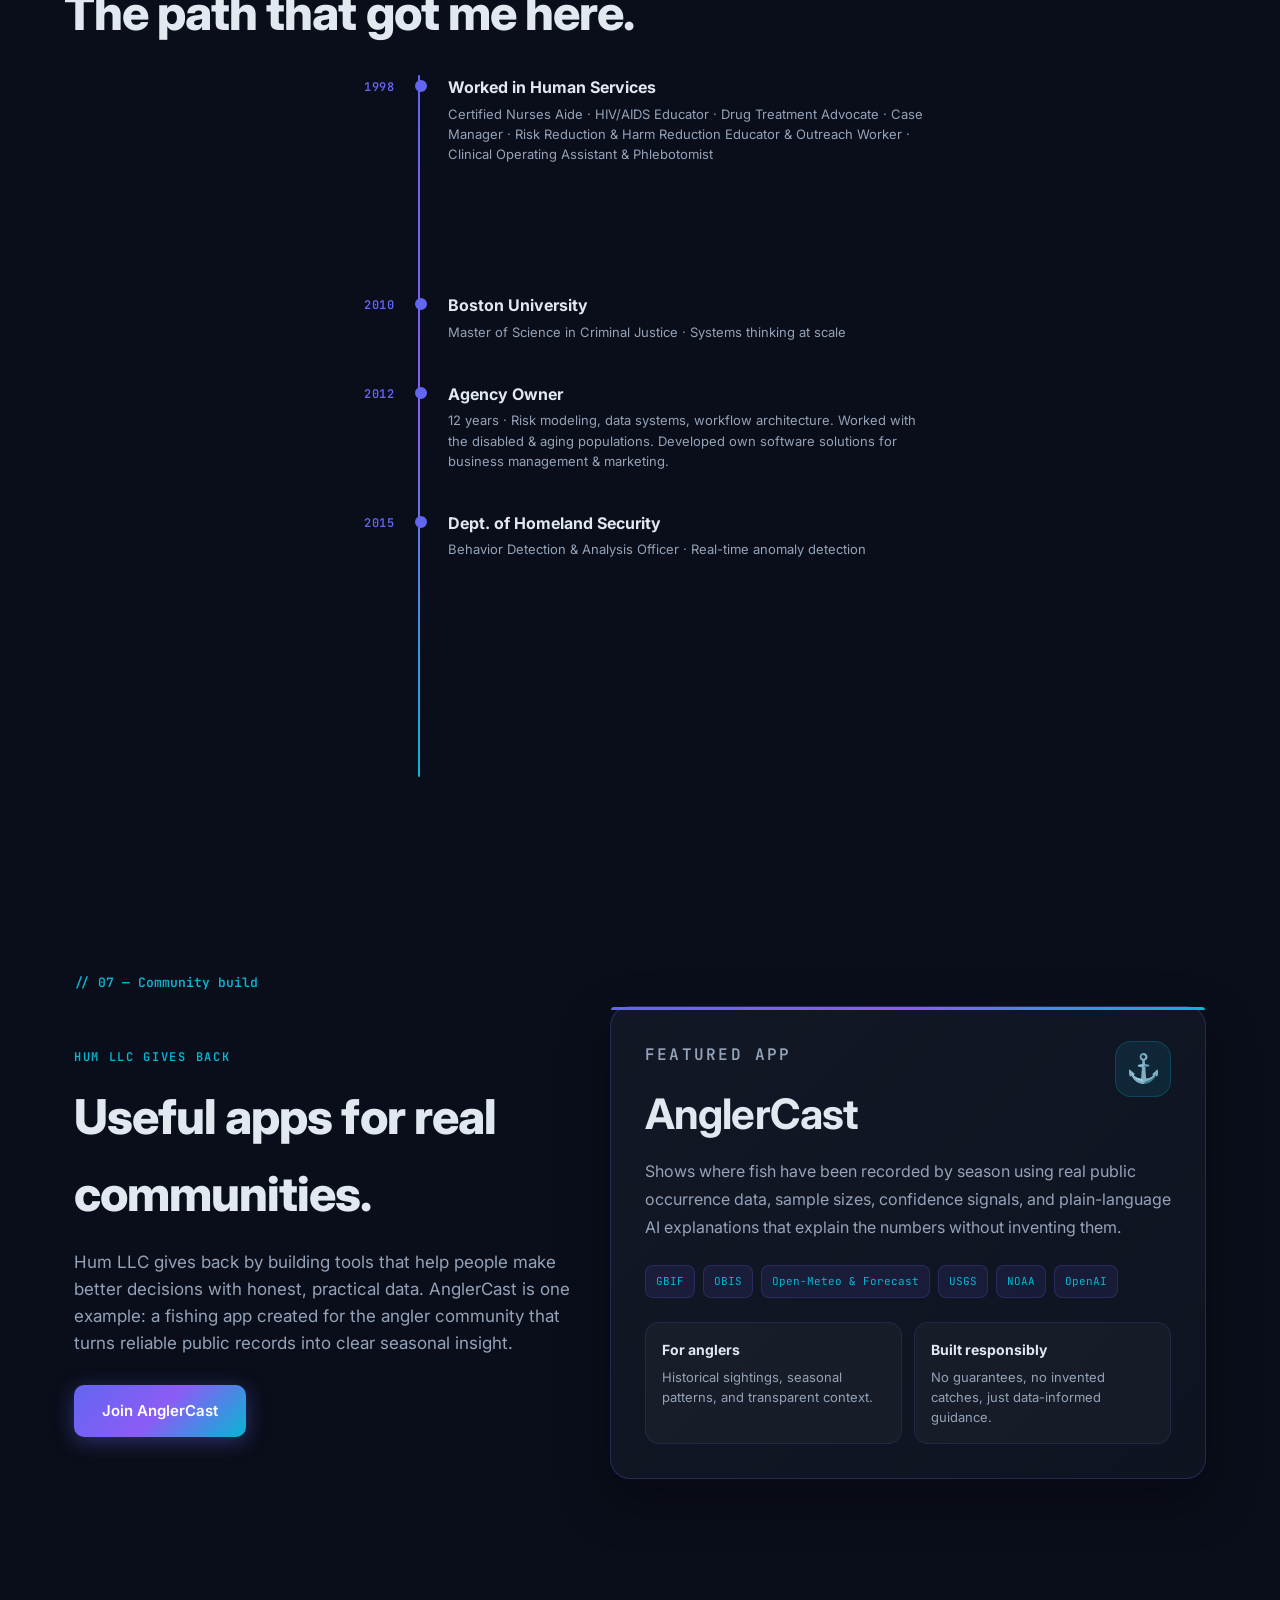
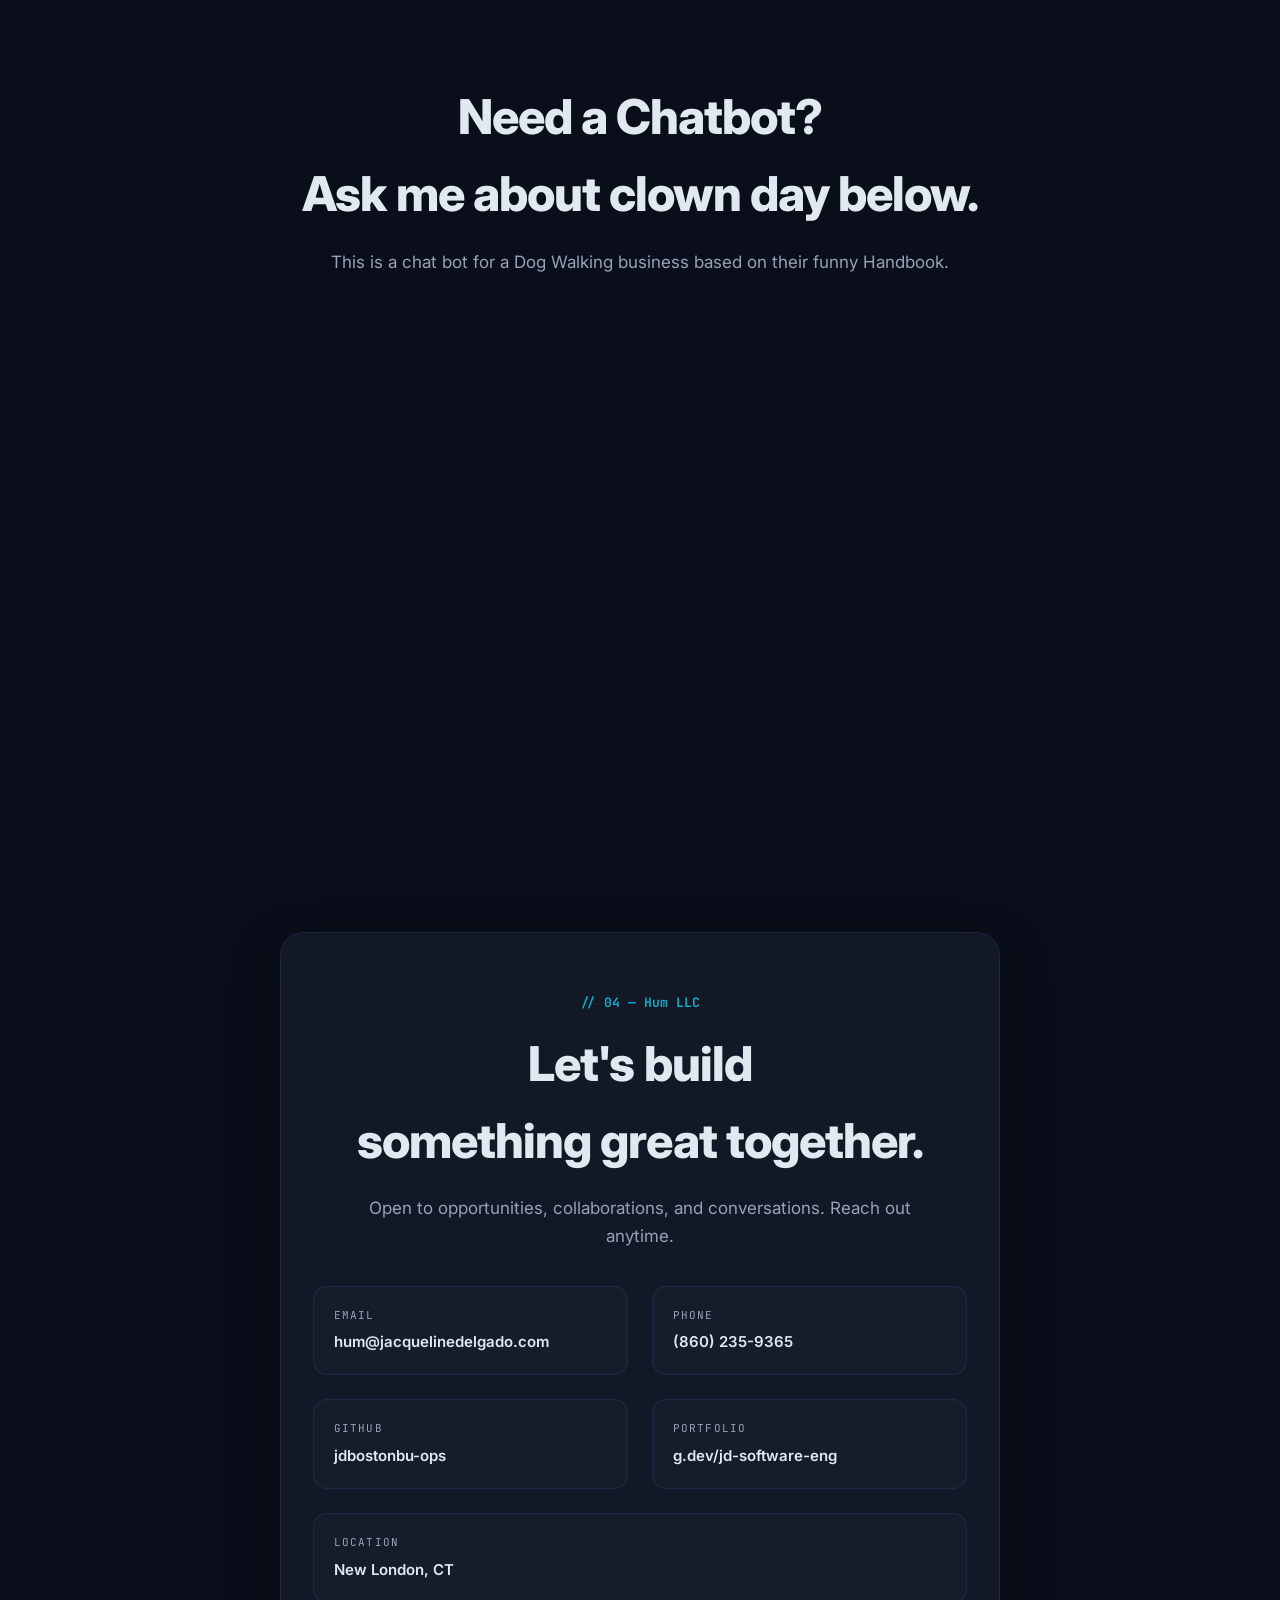
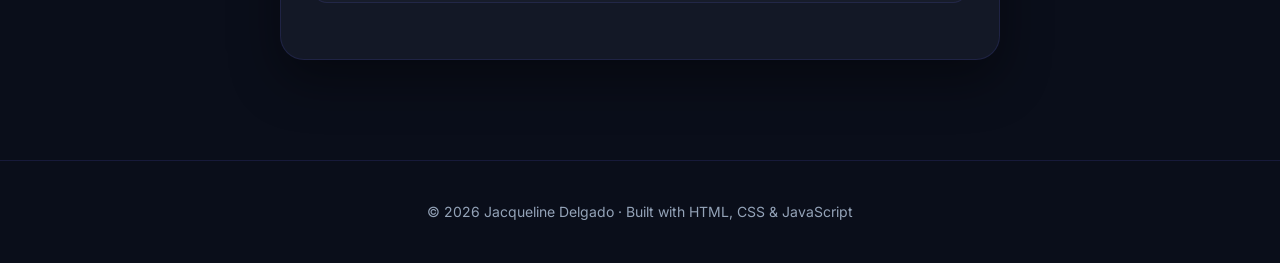
==== commit df68e718: "updated testimonial section, added a box and centered to make it pop" ====
--- a/index.html
+++ b/index.html
@@ -21,6 +21,7 @@
       <a href="#about">About</a>
       <a href="#skills">Skills</a>
       <a href="#services">Services</a>
+      <a href="#testimonials">Testimonials</a>
       <a href="#projects">Projects</a>
       <a href="#education">Education</a>
       <a href="#journey">Journey</a>
@@ -355,6 +356,27 @@
     </div>
   </section>
 
+  <section id="testimonials" class="reveal testimonials-section">
+    <span class="section-tag">// Client proof</span>
+    <div class="testimonials-statement">
+      <h2 class="section-title">Testimonials coming soon.</h2>
+      <p class="section-subtitle">
+        A few notes from clients and collaborators after projects moved from idea to shipped work.
+      </p>
+      <div class="testimonial-quote-grid">
+        <p>
+          <span class="quote-mark">&ldquo;</span>Client feedback will live here as new landing pages, booking flows, and automation projects launch.<span class="quote-mark">&rdquo;</span>
+        </p>
+        <p>
+          <span class="quote-mark">&ldquo;</span>Collaborator notes will highlight communication, reliability, and how each project moved from idea to shipped work.<span class="quote-mark">&rdquo;</span>
+        </p>
+        <p>
+          <span class="quote-mark">&ldquo;</span>Project outcomes will connect the work to practical results: clearer workflows, faster follow-up, and better access.<span class="quote-mark">&rdquo;</span>
+        </p>
+      </div>
+    </div>
+  </section>
+
   <!-- ── SKILLS IN CONTEXT ── -->
   <section id="skills-context" class="reveal">
     <span class="section-tag">// 02.5 — Skills in context</span>
@@ -384,7 +406,7 @@
         <div class="skill-row"><span class="skill-row-icon">📲</span><span class="skill-row-name">Next.js Web Framework · Node.js · Express· Web Apps</span><span class="skill-row-tag shipped">Shipped</span></div>
         <div class="skill-row"><span class="skill-row-icon">📲</span><span class="skill-row-name">Neon DB · PostgreSQL</span><span class="skill-row-tag shipped">Shipped</span></div>
         <div class="skill-row"><span class="skill-row-icon">📲</span><span class="skill-row-name">Test Driven Development (TDD)· Spec Driven Development</span><span class="skill-row-tag shipped">Shipped</span></div>
-        <div class="skill-row"><span class="skill-row-icon">📲</span><span class="skill-row-name">RAG · Embedded iframe · Chatbot · Zapier</span><span class="skill-row-tag shipped">Shipped</span></div>
+        <div class="skill-row"><span class="skill-row-icon">📲</span><span class="skill-row-name">RAG · Embedded iframe · Chatbot · Zapier · Cal</span><span class="skill-row-tag shipped">Shipped</span></div>
         <div class="skills-col-footer">// proven in deployed projects</div>
       </div>
 
--- a/style.css
+++ b/style.css
@@ -480,6 +480,97 @@
       border: 1px solid rgba(99, 102, 241, 0.2);
       border-radius: 7px;
       padding: 6px 9px;
+    }
+
+    /* Testimonials */
+    .testimonials-section {
+      max-width: 1160px;
+      margin: 48px auto;
+      padding: 54px 44px 64px;
+      overflow: hidden;
+      border: 1px solid rgba(6, 182, 212, 0.24);
+      border-radius: 24px;
+      background:
+        linear-gradient(135deg, rgba(19, 24, 38, 0.96), rgba(10, 14, 26, 0.9)),
+        radial-gradient(circle at 14% 0%, rgba(99, 102, 241, 0.2), transparent 38%),
+        radial-gradient(circle at 92% 88%, rgba(6, 182, 212, 0.12), transparent 34%);
+      box-shadow:
+        0 24px 70px rgba(0, 0, 0, 0.34),
+        inset 0 1px 0 rgba(255, 255, 255, 0.04);
+    }
+
+    .testimonials-section::before {
+      content: '';
+      position: absolute;
+      top: 0;
+      left: 0;
+      right: 0;
+      height: 3px;
+      background: var(--gradient);
+    }
+
+    .testimonials-section > * {
+      position: relative;
+      z-index: 1;
+    }
+
+    .testimonials-statement {
+      position: relative;
+      width: 100%;
+      max-width: none;
+      margin: 0;
+      padding: 18px 0;
+    }
+
+    .testimonials-statement::after {
+      content: '';
+      position: absolute;
+      left: 50%;
+      bottom: -18px;
+      width: min(220px, 45%);
+      height: 2px;
+      background: var(--gradient);
+      border-radius: 2px;
+      transform: translateX(-50%);
+    }
+
+    .testimonials-statement .section-title {
+      margin-bottom: 16px;
+      text-align: center;
+    }
+
+    .testimonials-statement .section-subtitle {
+      max-width: 820px;
+      margin-left: auto;
+      margin-right: auto;
+      margin-bottom: 38px;
+      text-align: center;
+    }
+
+    .testimonial-quote-grid {
+      display: grid;
+      grid-template-columns: repeat(3, minmax(0, 1fr));
+      gap: 32px;
+      align-items: start;
+      max-width: 1120px;
+      width: 100%;
+      margin-left: auto;
+      margin-right: auto;
+      margin-top: 0;
+      margin-bottom: 0;
+      text-align: center;
+      position: relative;
+      left: 50%;
+      transform: translateX(-50%);
+    }
+
+    .testimonial-quote-grid p {
+      margin: 0 auto;
+      color: var(--text-dim);
+      font-size: clamp(20px, 2vw, 26px);
+      font-weight: 700;
+      line-height: 1.42;
+      letter-spacing: 0;
     }
 
     /* Project portfolio */
@@ -853,6 +944,15 @@
       .nav-links a { font-size: 13px; }
       section { padding: 70px 20px; }
       .contact-card { padding: 40px 20px; }
+      .testimonials-section {
+        margin: 36px 20px;
+        padding: 42px 20px 52px;
+        border-radius: 20px;
+      }
+      .testimonial-quote-grid {
+        grid-template-columns: 1fr;
+        gap: 26px;
+      }
       .portfolio-feature {
         grid-template-columns: 1fr;
         padding: 18px;
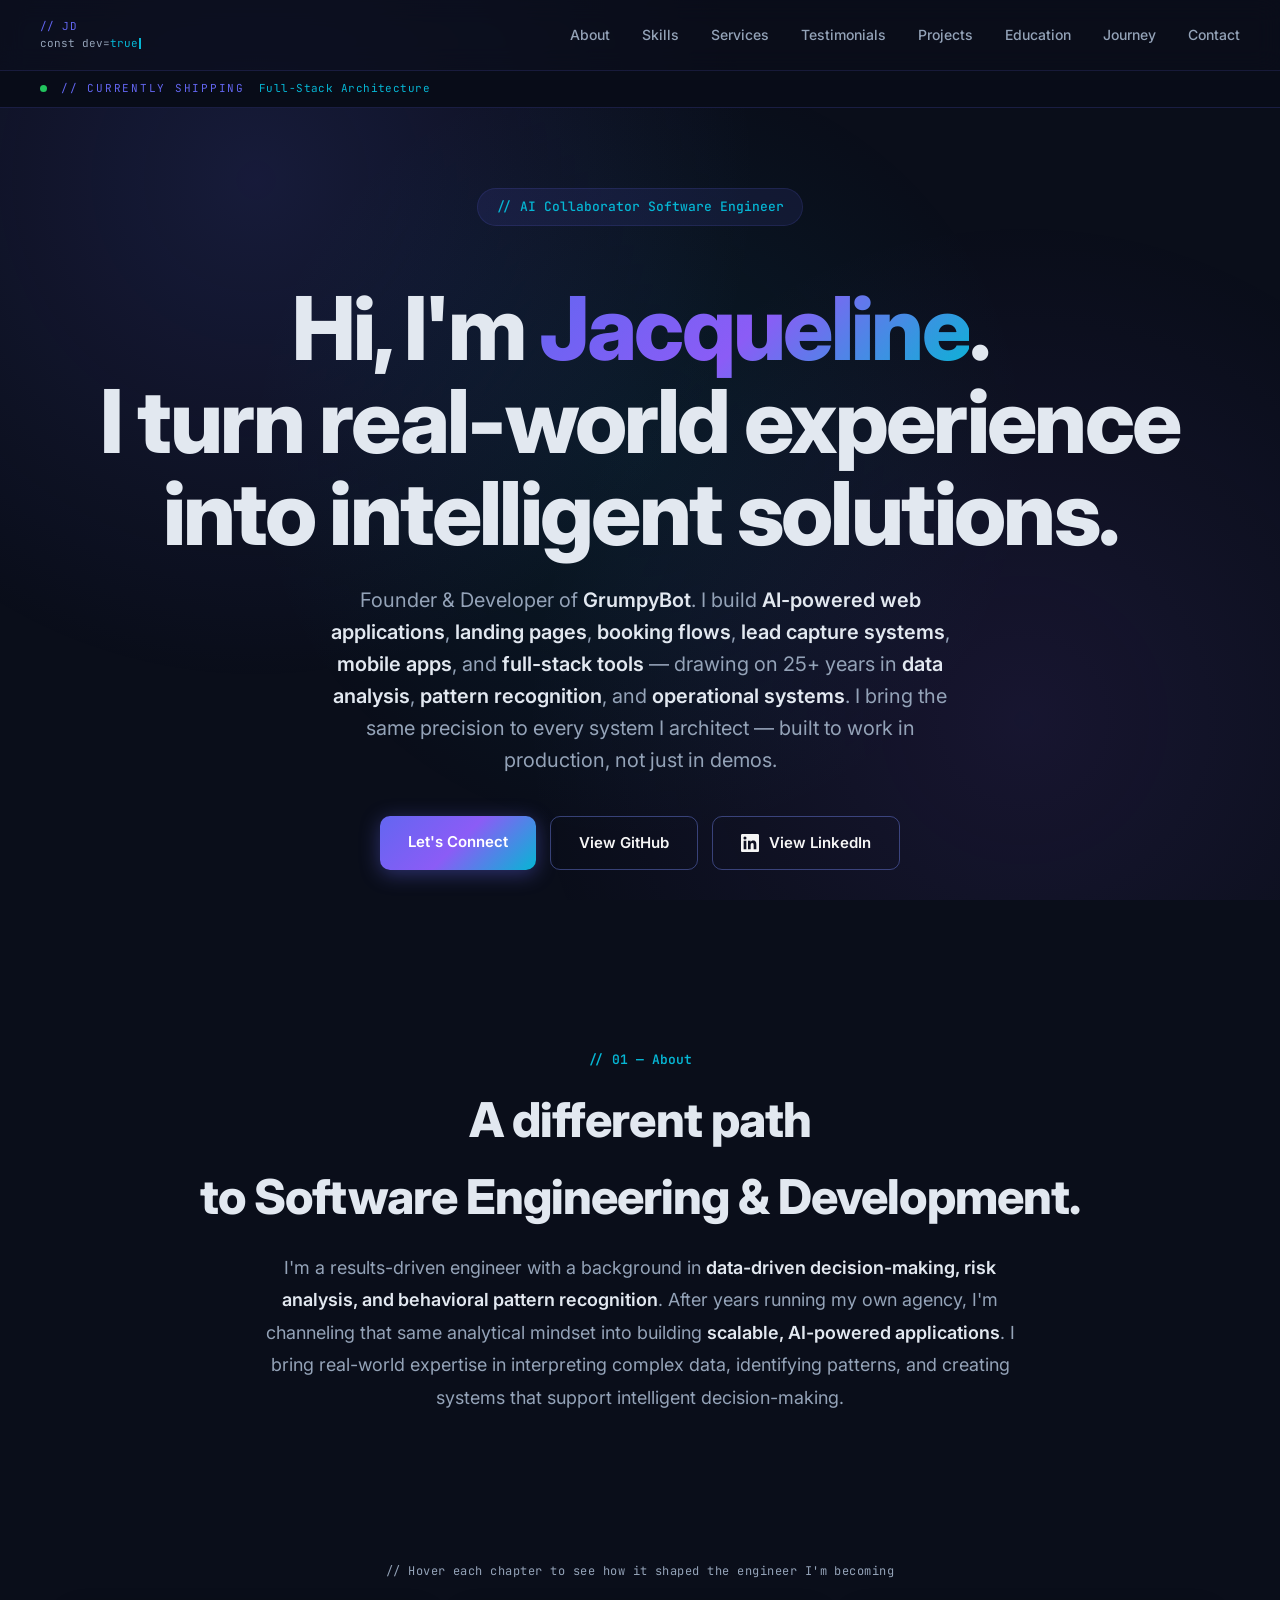
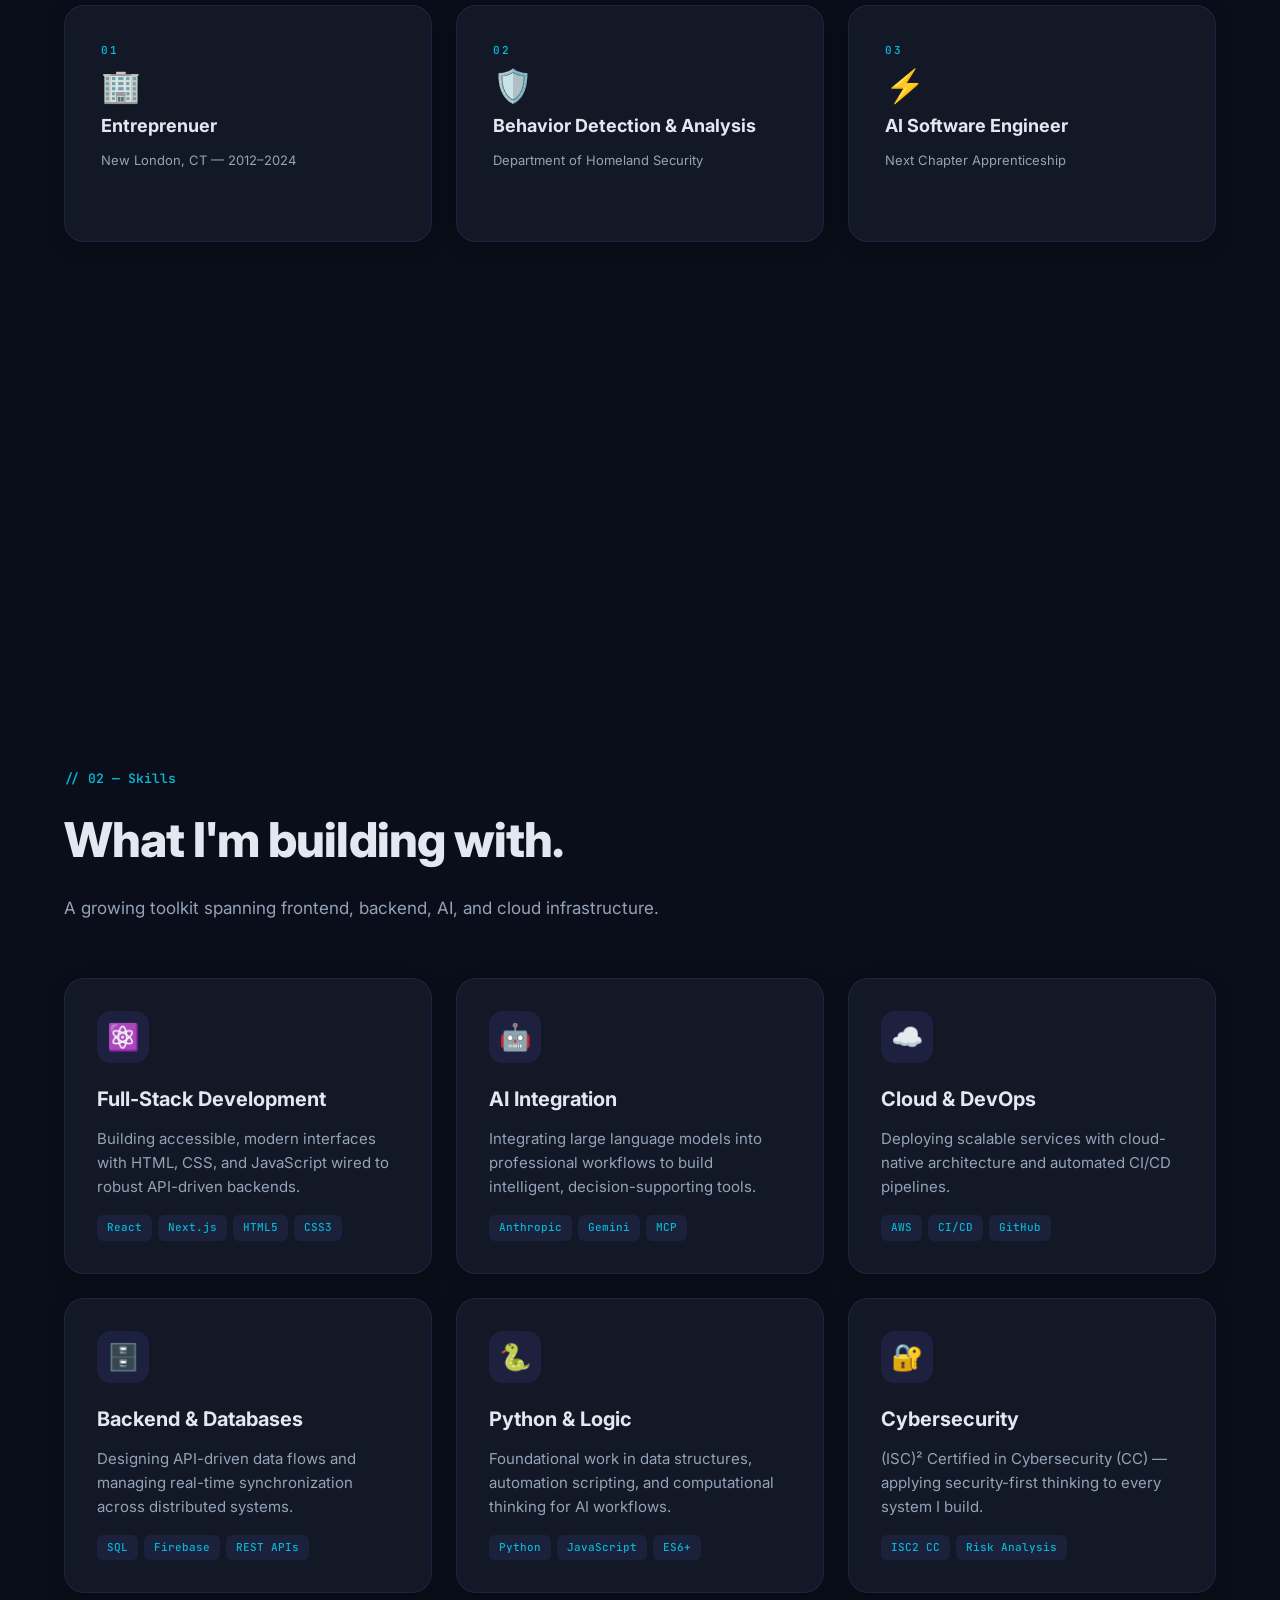
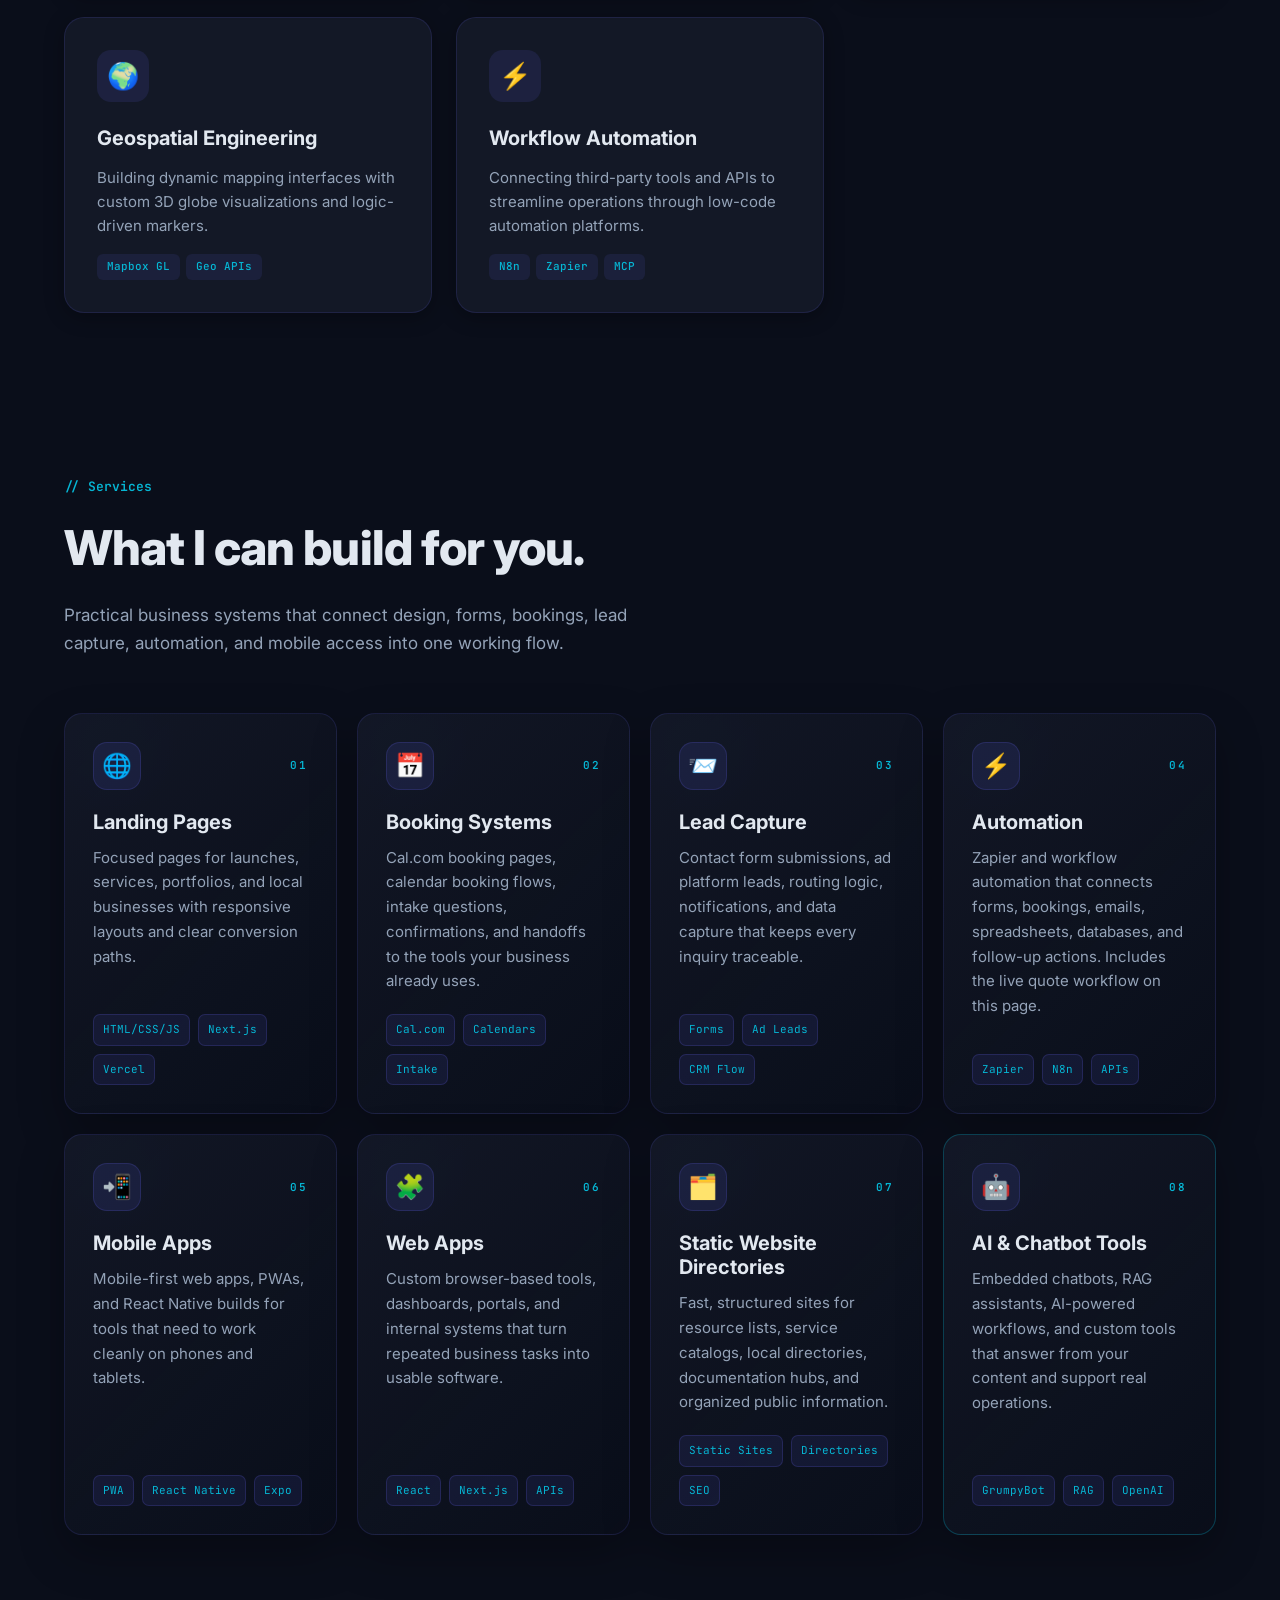
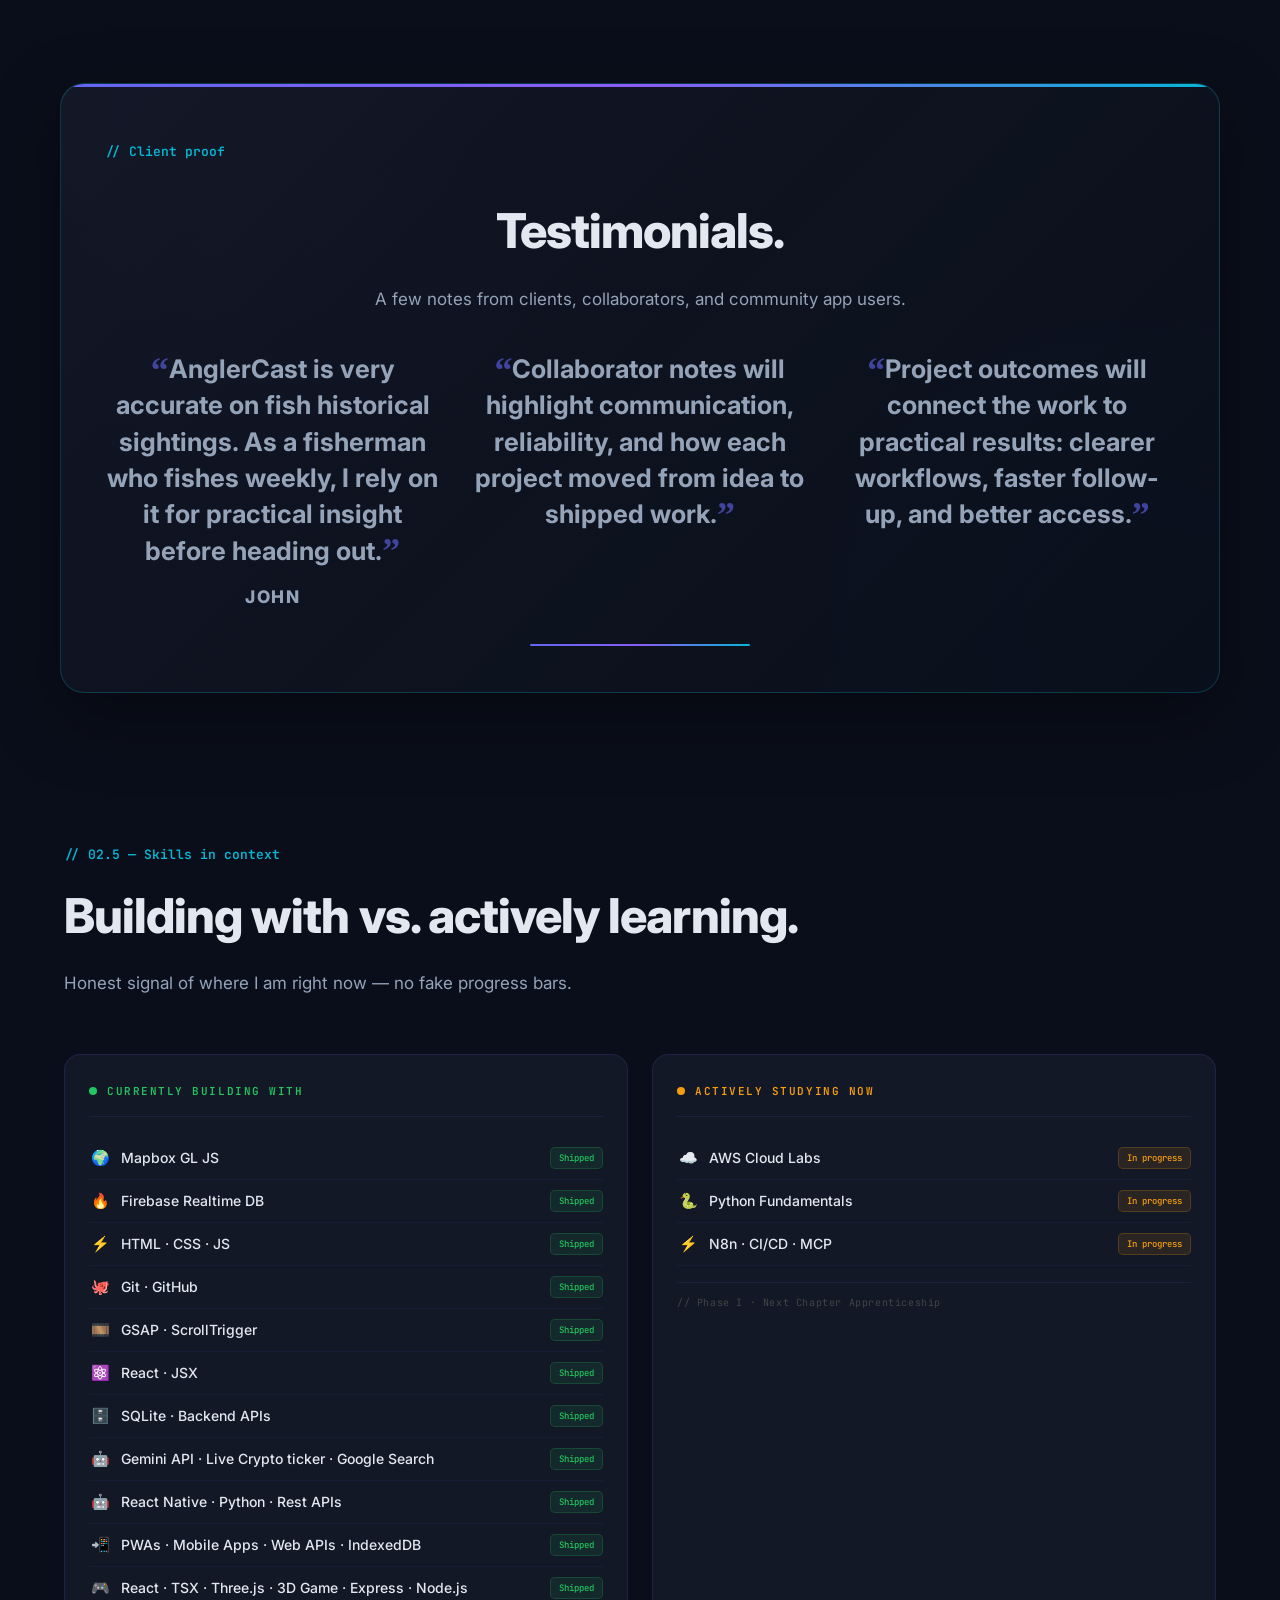
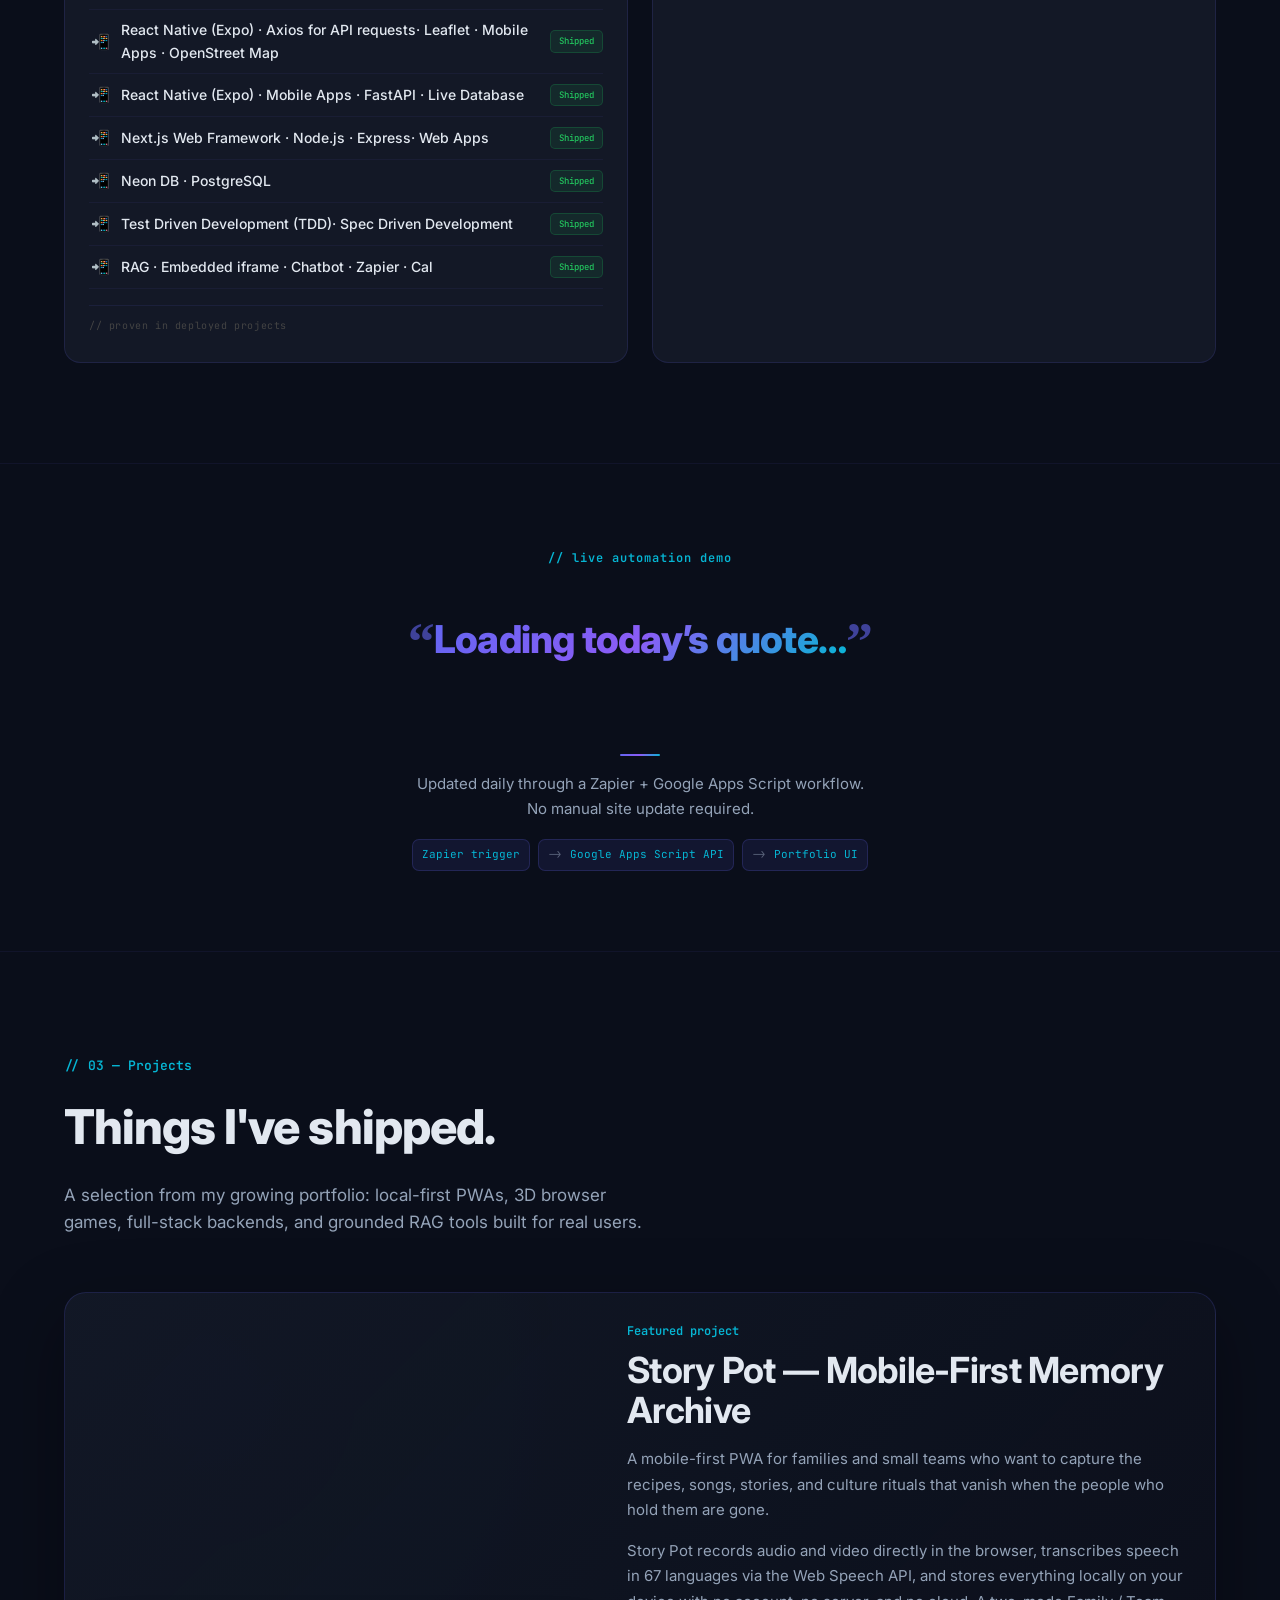
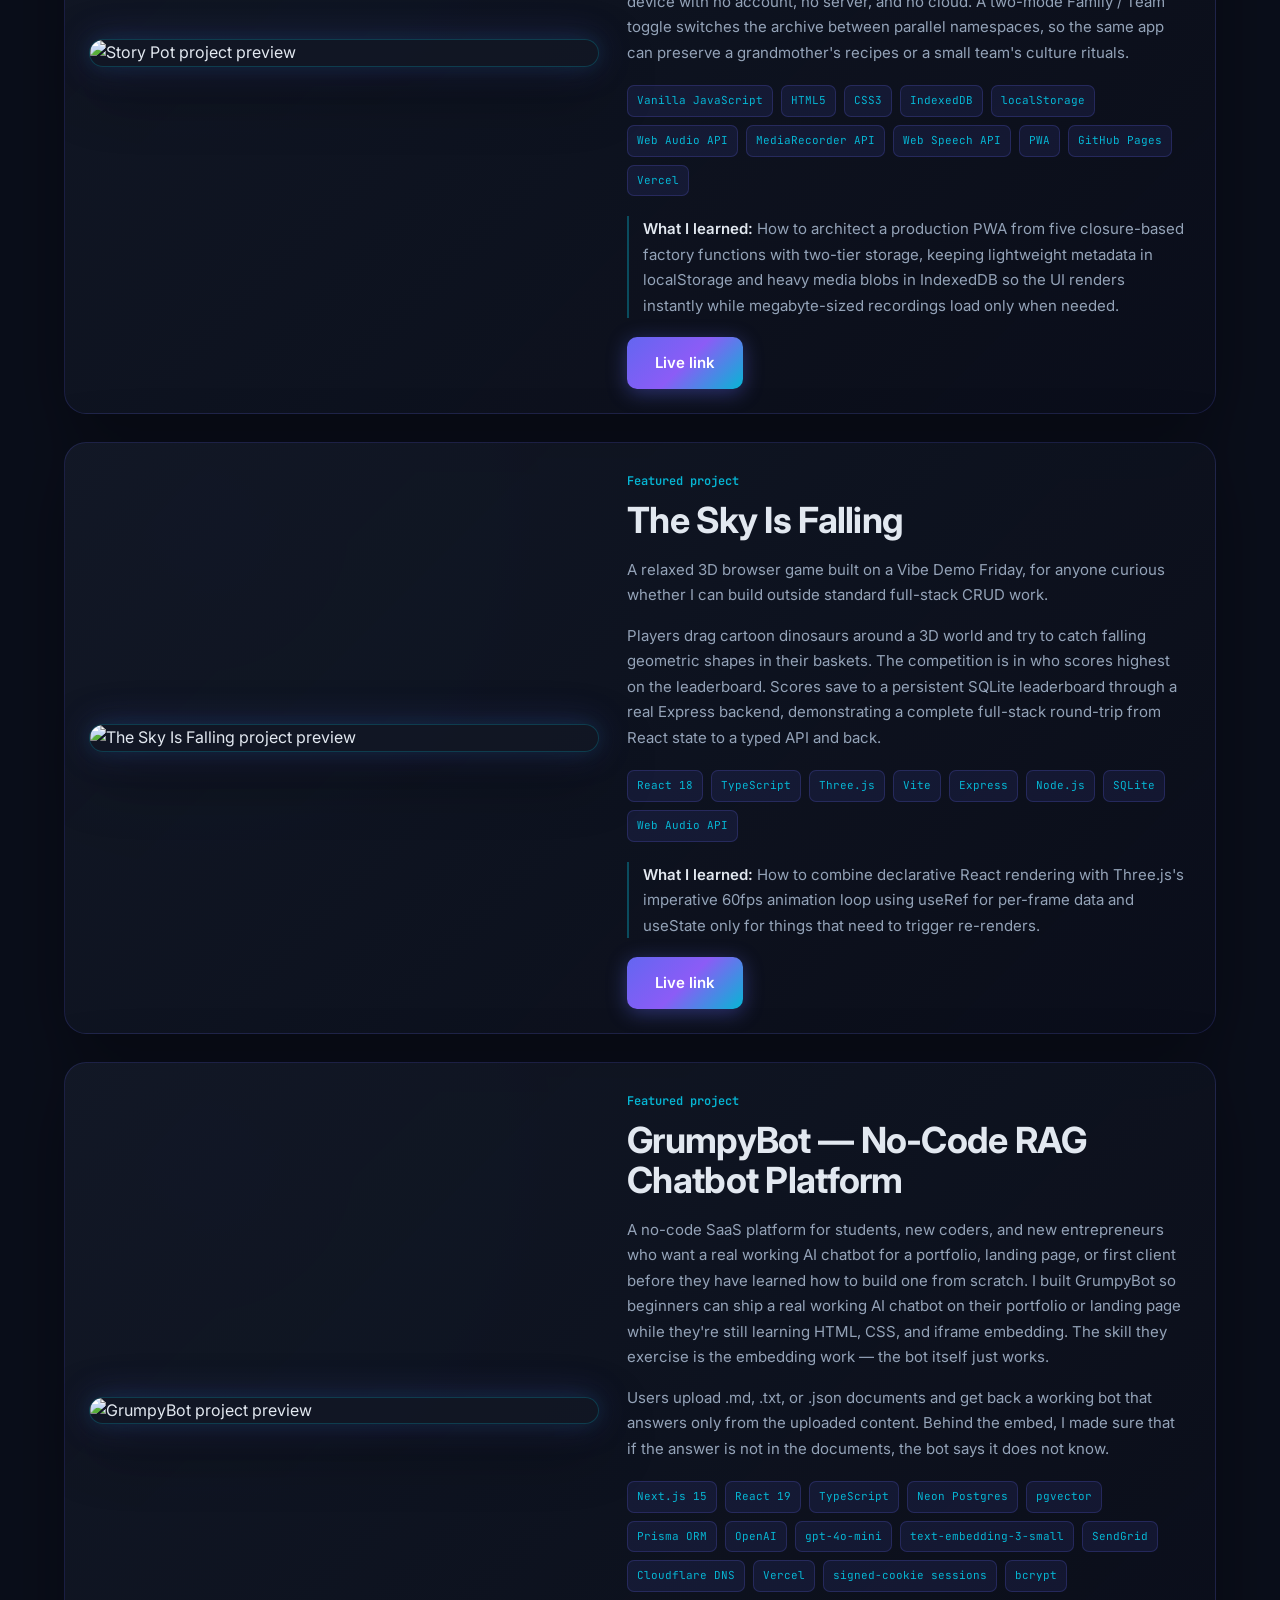
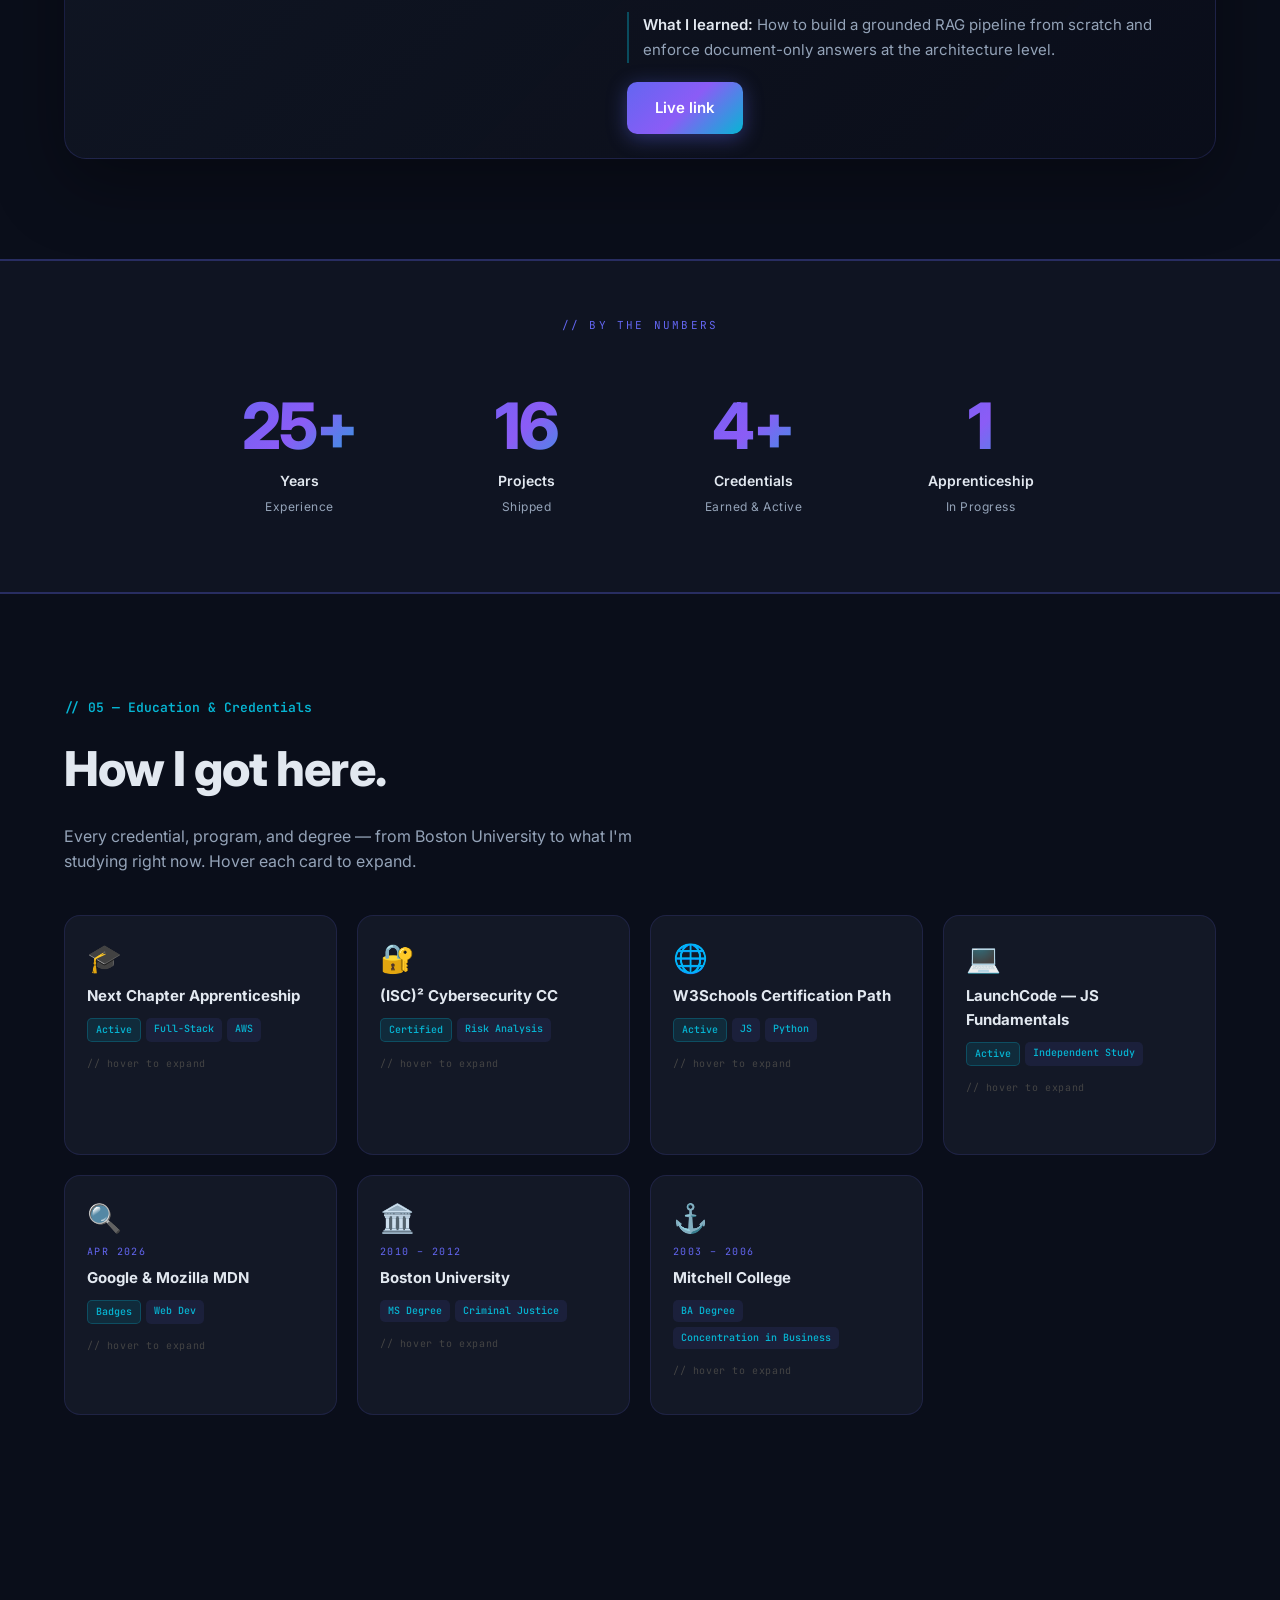
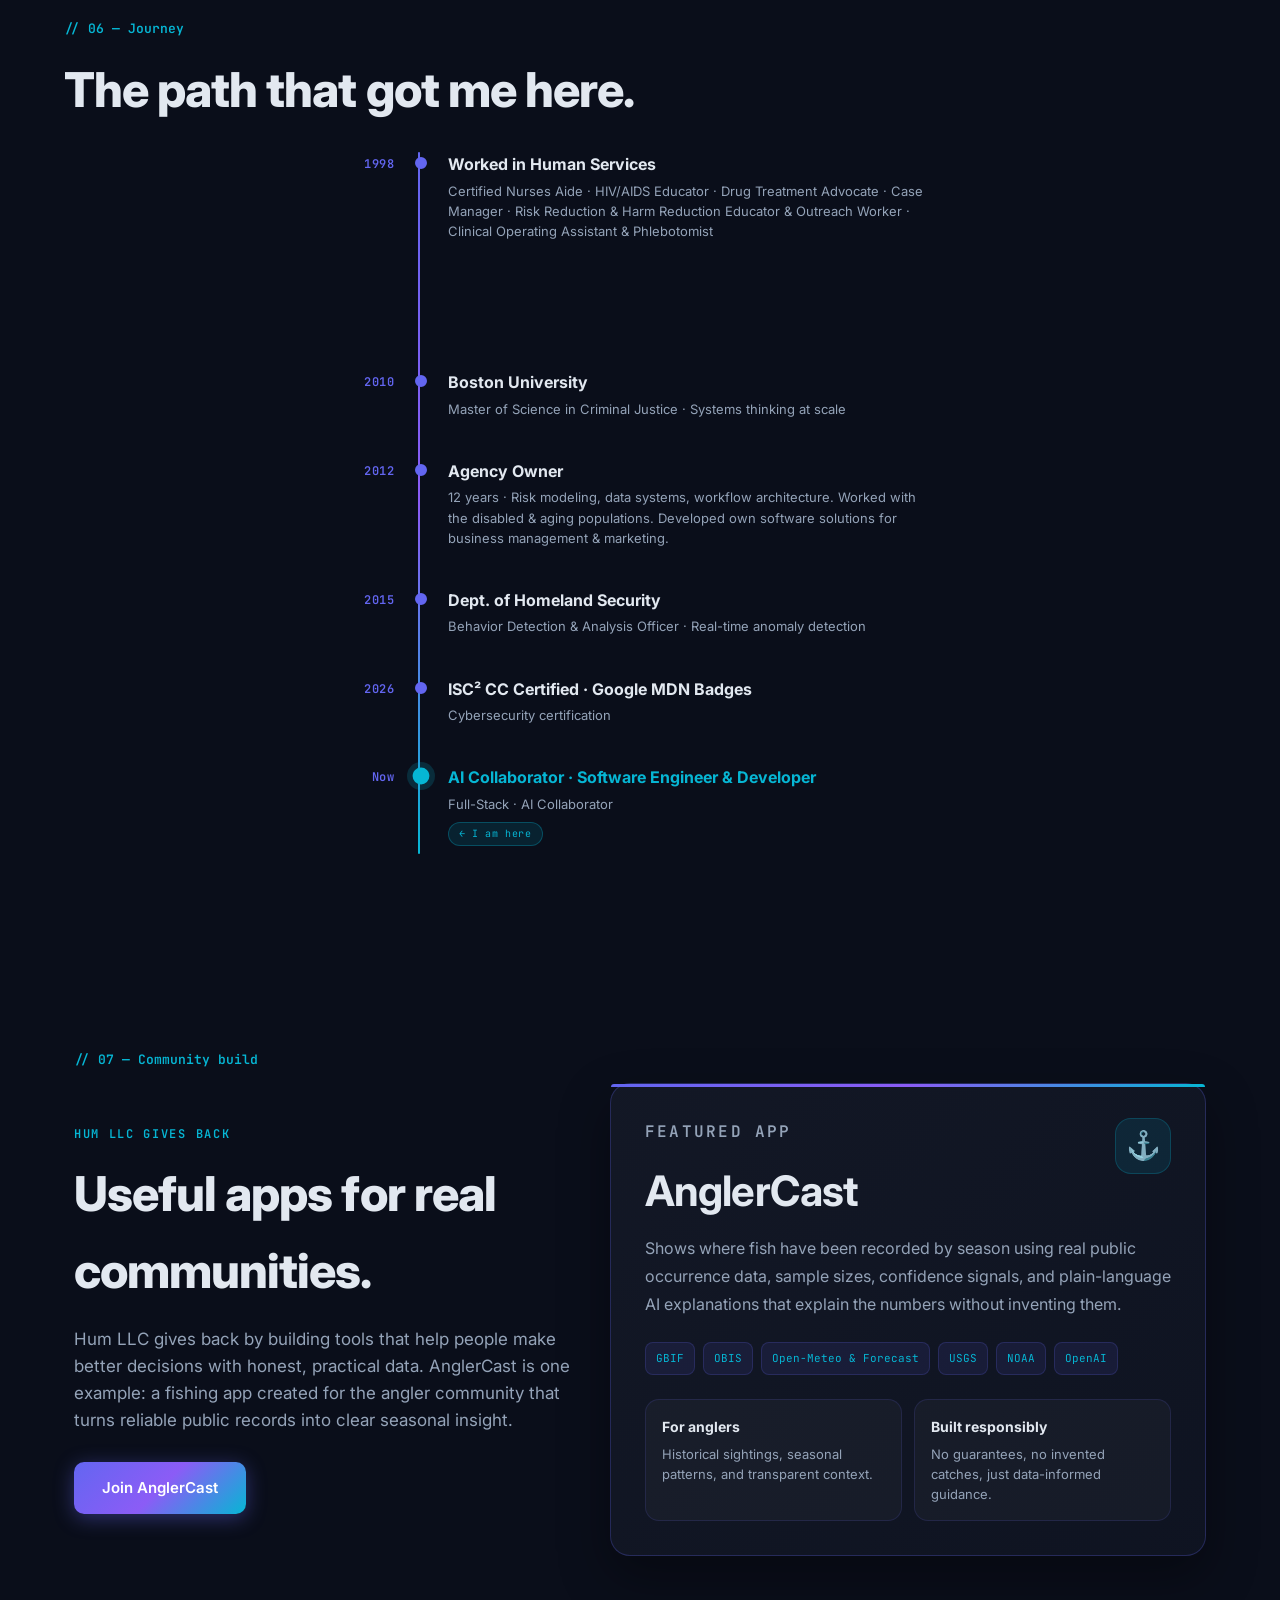
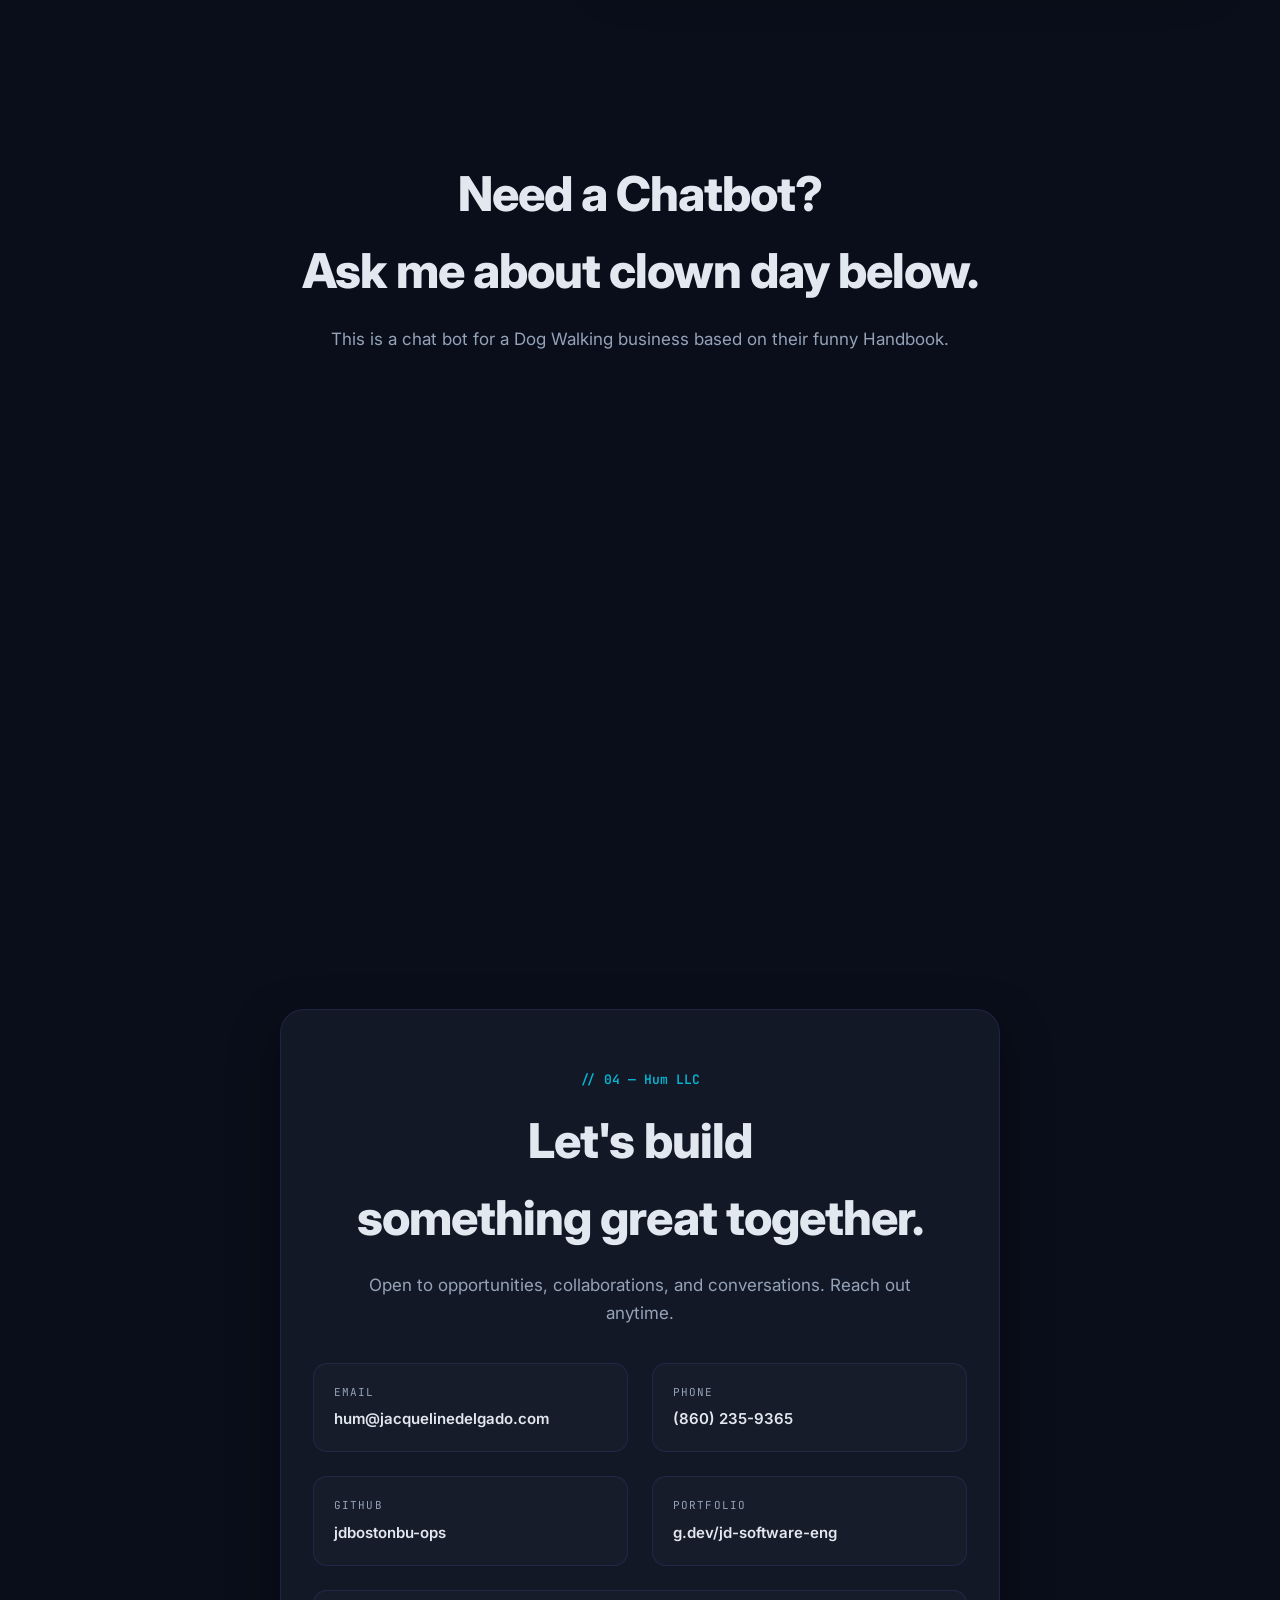
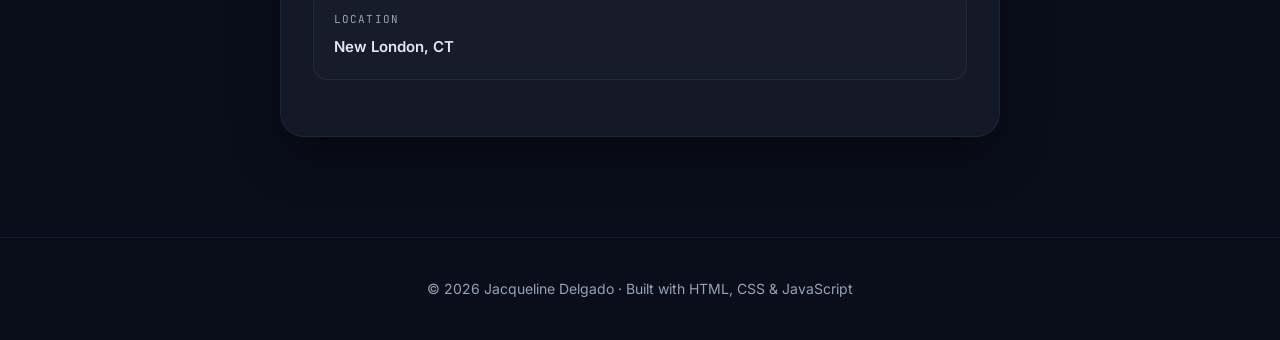
==== commit 401a1da3: "updated and added one real testimonial" ====
--- a/index.html
+++ b/index.html
@@ -359,13 +359,14 @@
   <section id="testimonials" class="reveal testimonials-section">
     <span class="section-tag">// Client proof</span>
     <div class="testimonials-statement">
-      <h2 class="section-title">Testimonials coming soon.</h2>
+      <h2 class="section-title">Testimonials.</h2>
       <p class="section-subtitle">
-        A few notes from clients and collaborators after projects moved from idea to shipped work.
+        A few notes from clients, collaborators, and community app users.
       </p>
       <div class="testimonial-quote-grid">
         <p>
-          <span class="quote-mark">&ldquo;</span>Client feedback will live here as new landing pages, booking flows, and automation projects launch.<span class="quote-mark">&rdquo;</span>
+          <span class="quote-mark">&ldquo;</span>AnglerCast is very accurate on fish historical sightings. As a fisherman who fishes weekly, I rely on it for practical insight before heading out.<span class="quote-mark">&rdquo;</span>
+          <span class="testimonial-author">John</span>
         </p>
         <p>
           <span class="quote-mark">&ldquo;</span>Collaborator notes will highlight communication, reliability, and how each project moved from idea to shipped work.<span class="quote-mark">&rdquo;</span>
--- a/style.css
+++ b/style.css
@@ -571,6 +571,16 @@
       font-weight: 700;
       line-height: 1.42;
       letter-spacing: 0;
+    }
+
+    .testimonial-author {
+      display: block;
+      margin-top: 16px;
+      color: var(--text-bright);
+      font-size: 0.68em;
+      font-weight: 800;
+      letter-spacing: 0.08em;
+      text-transform: uppercase;
     }
 
     /* Project portfolio */
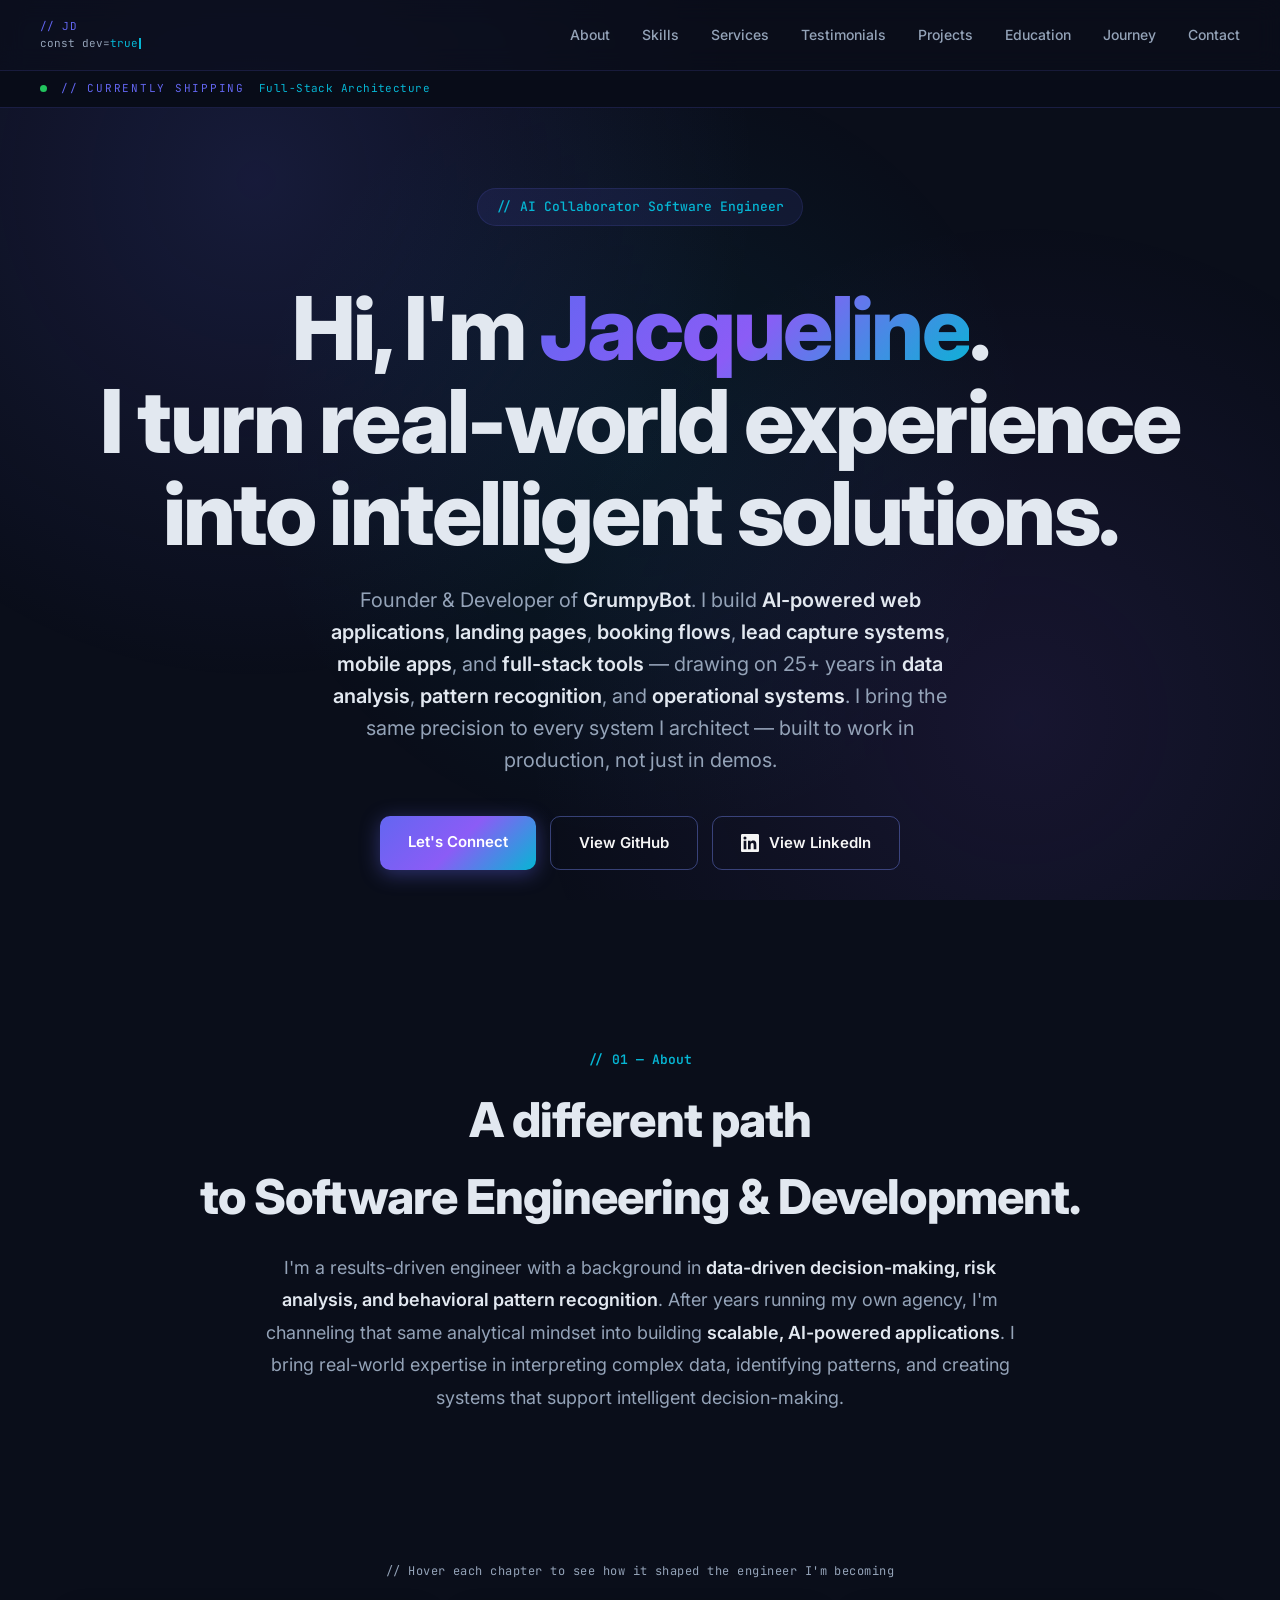
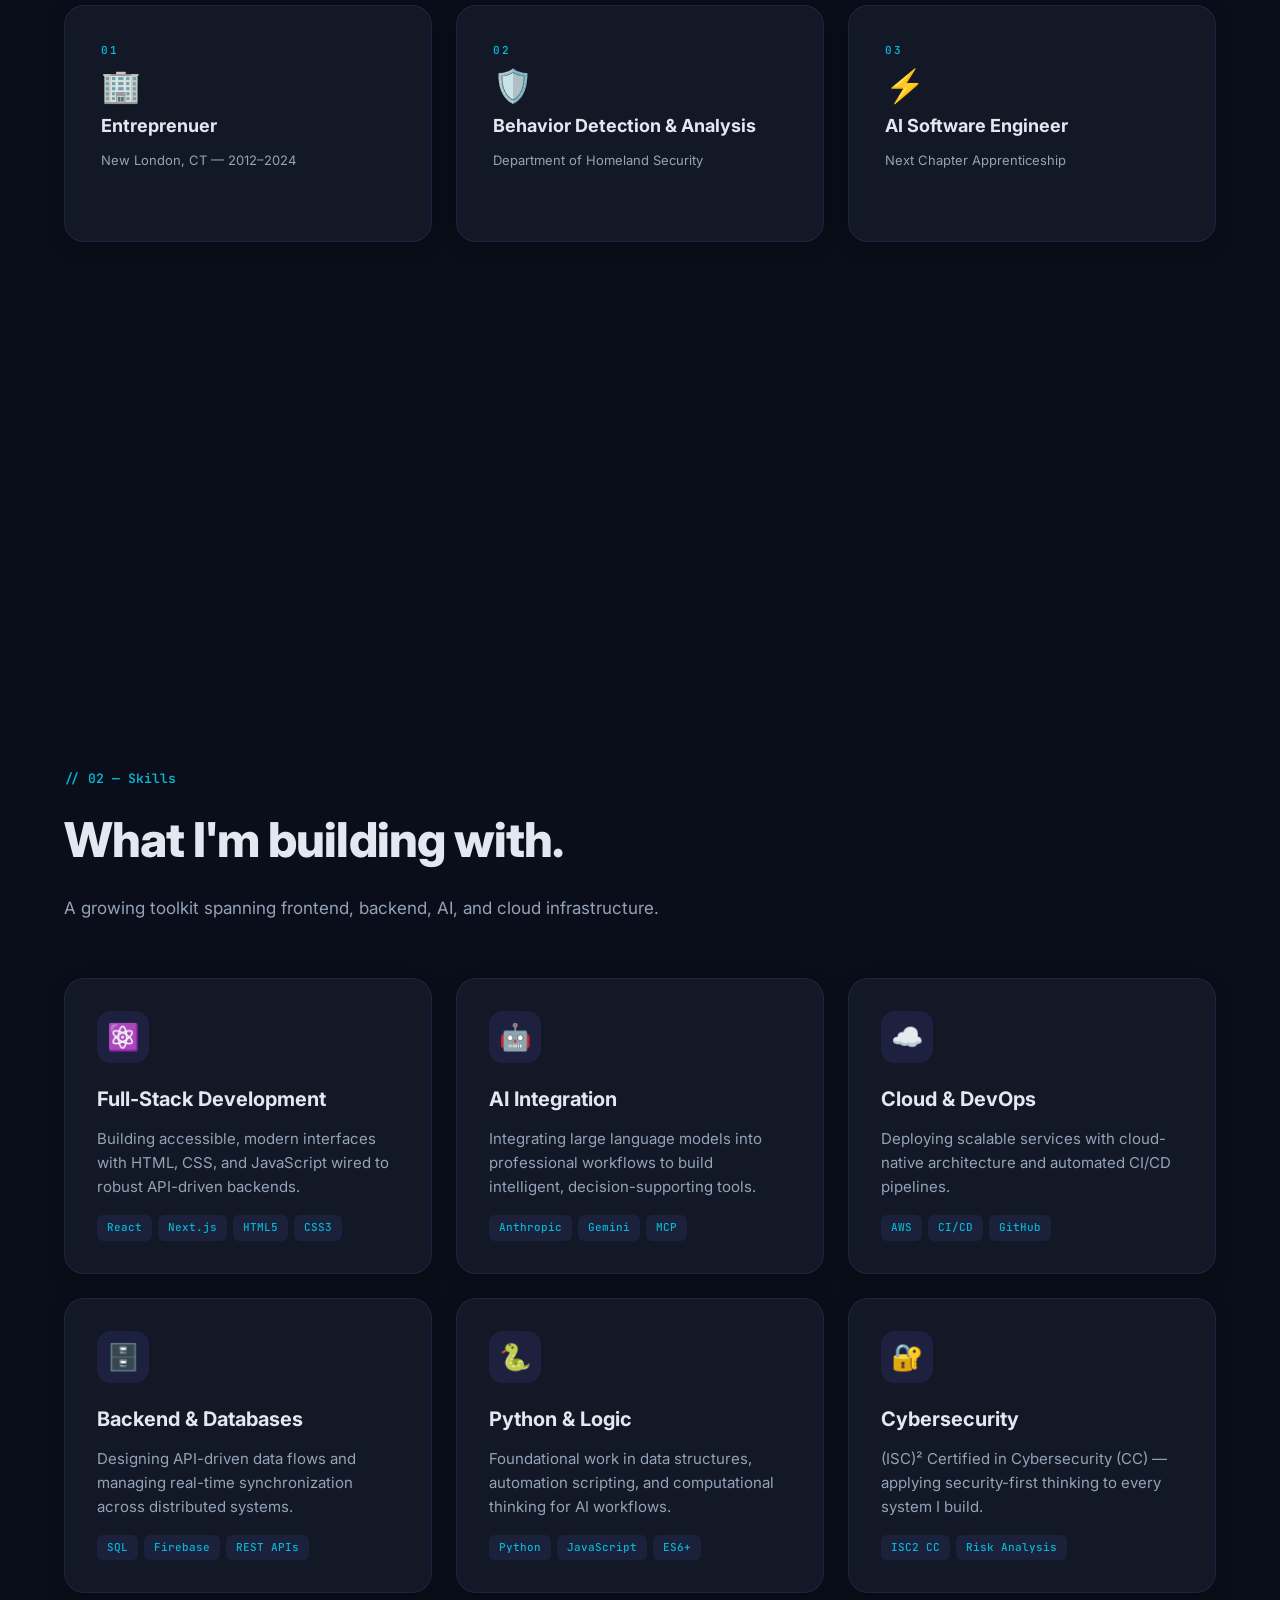
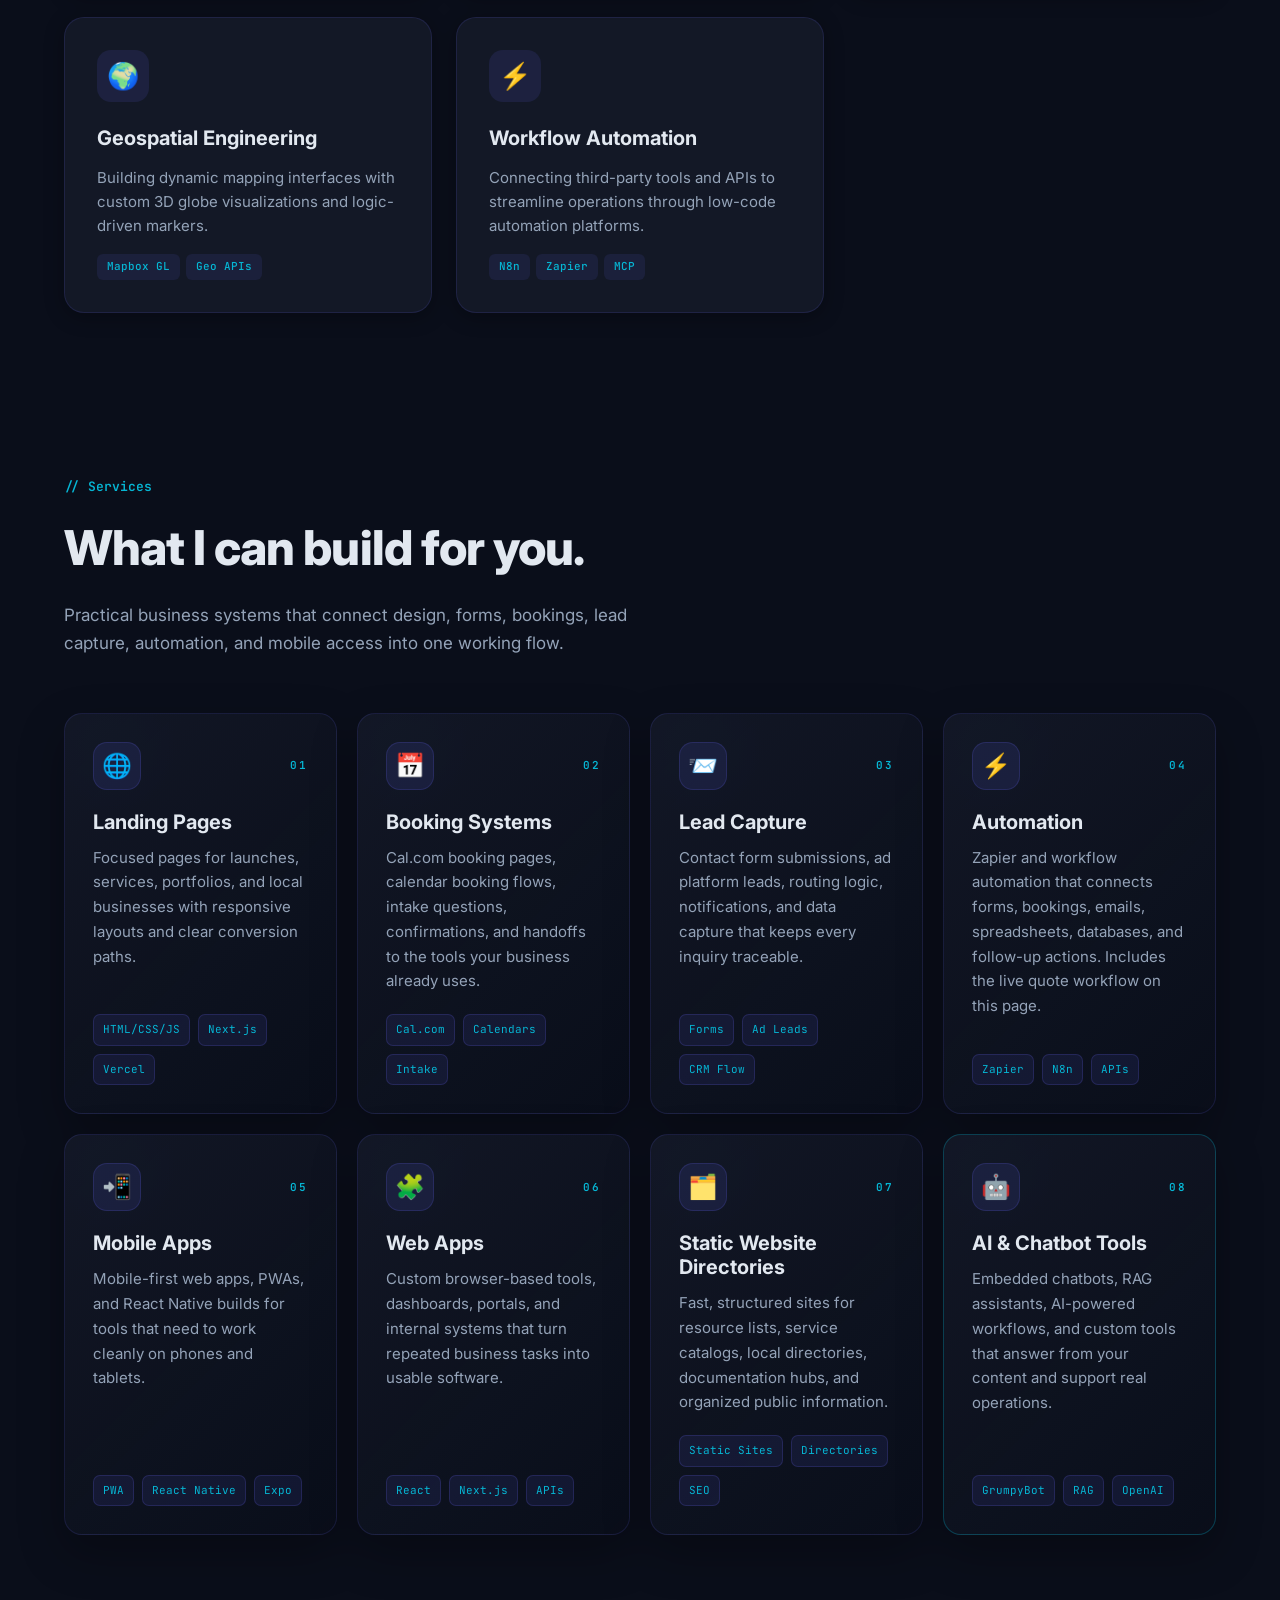
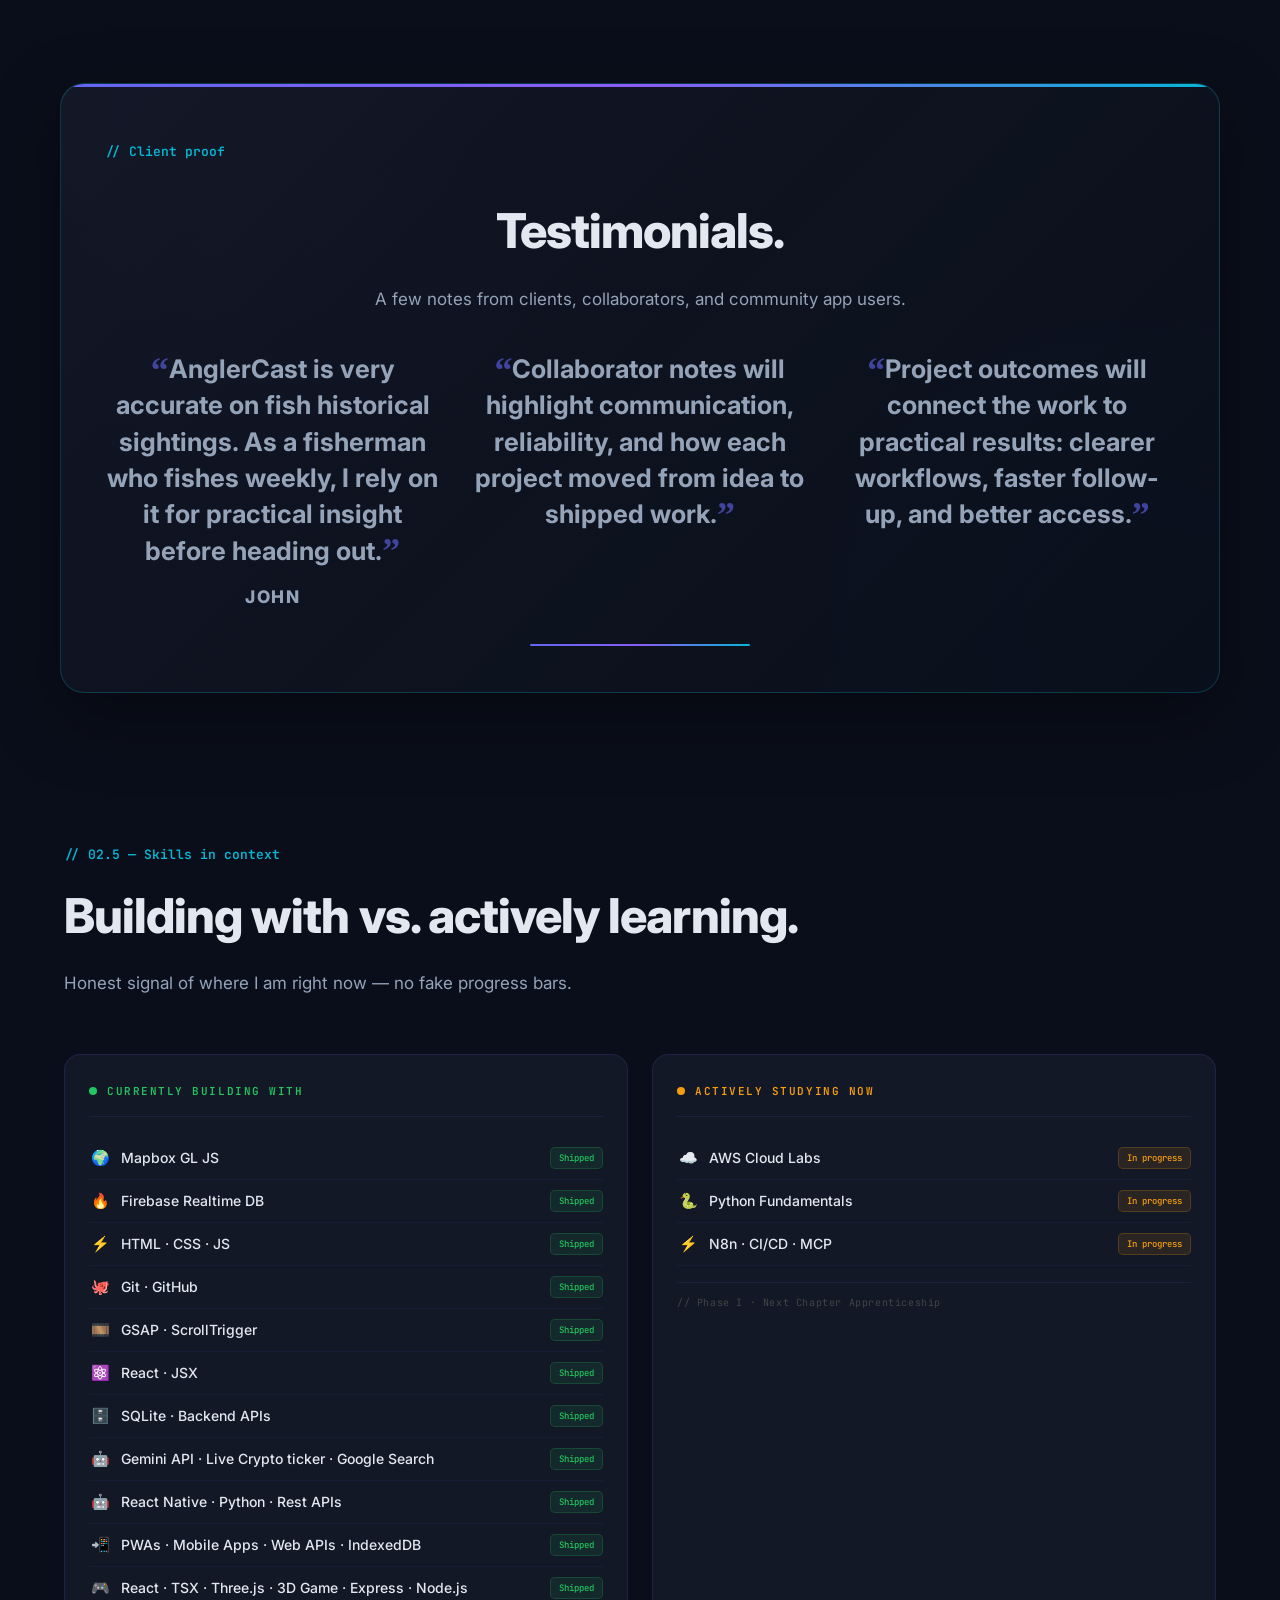
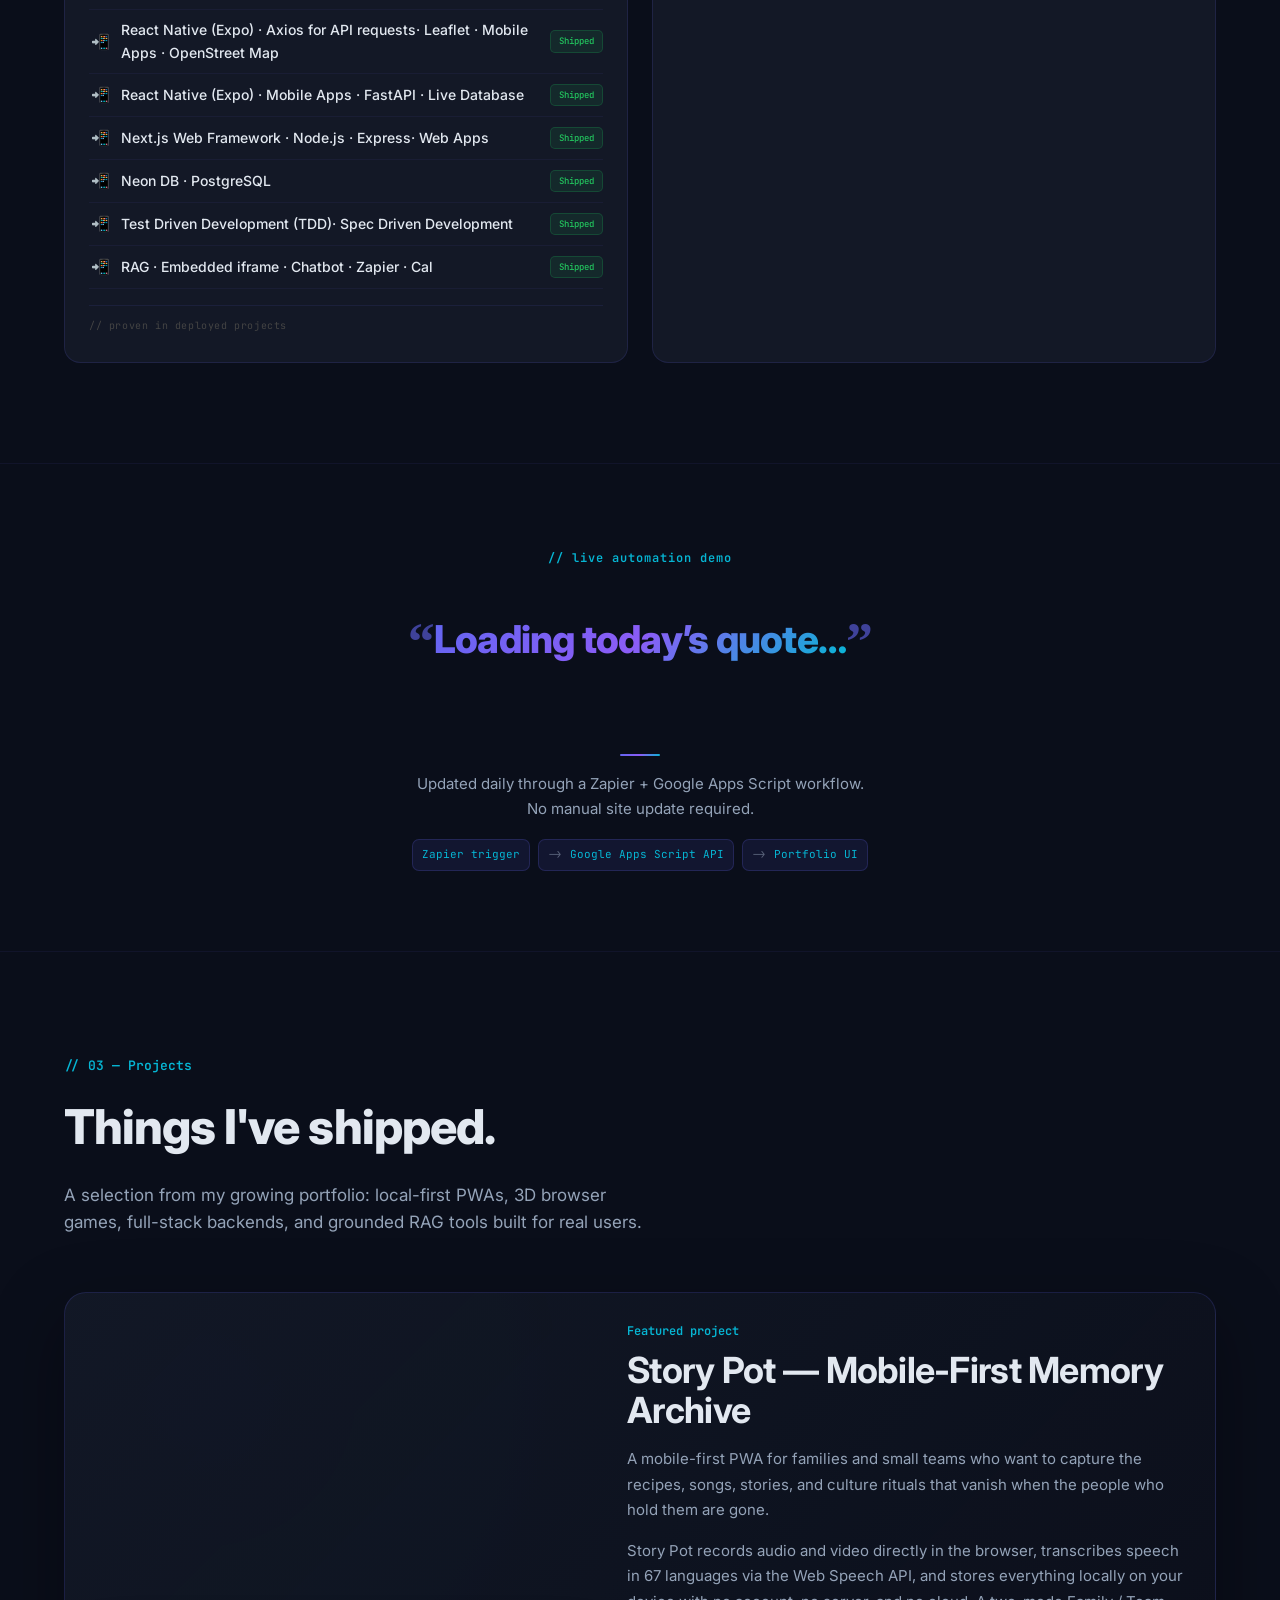
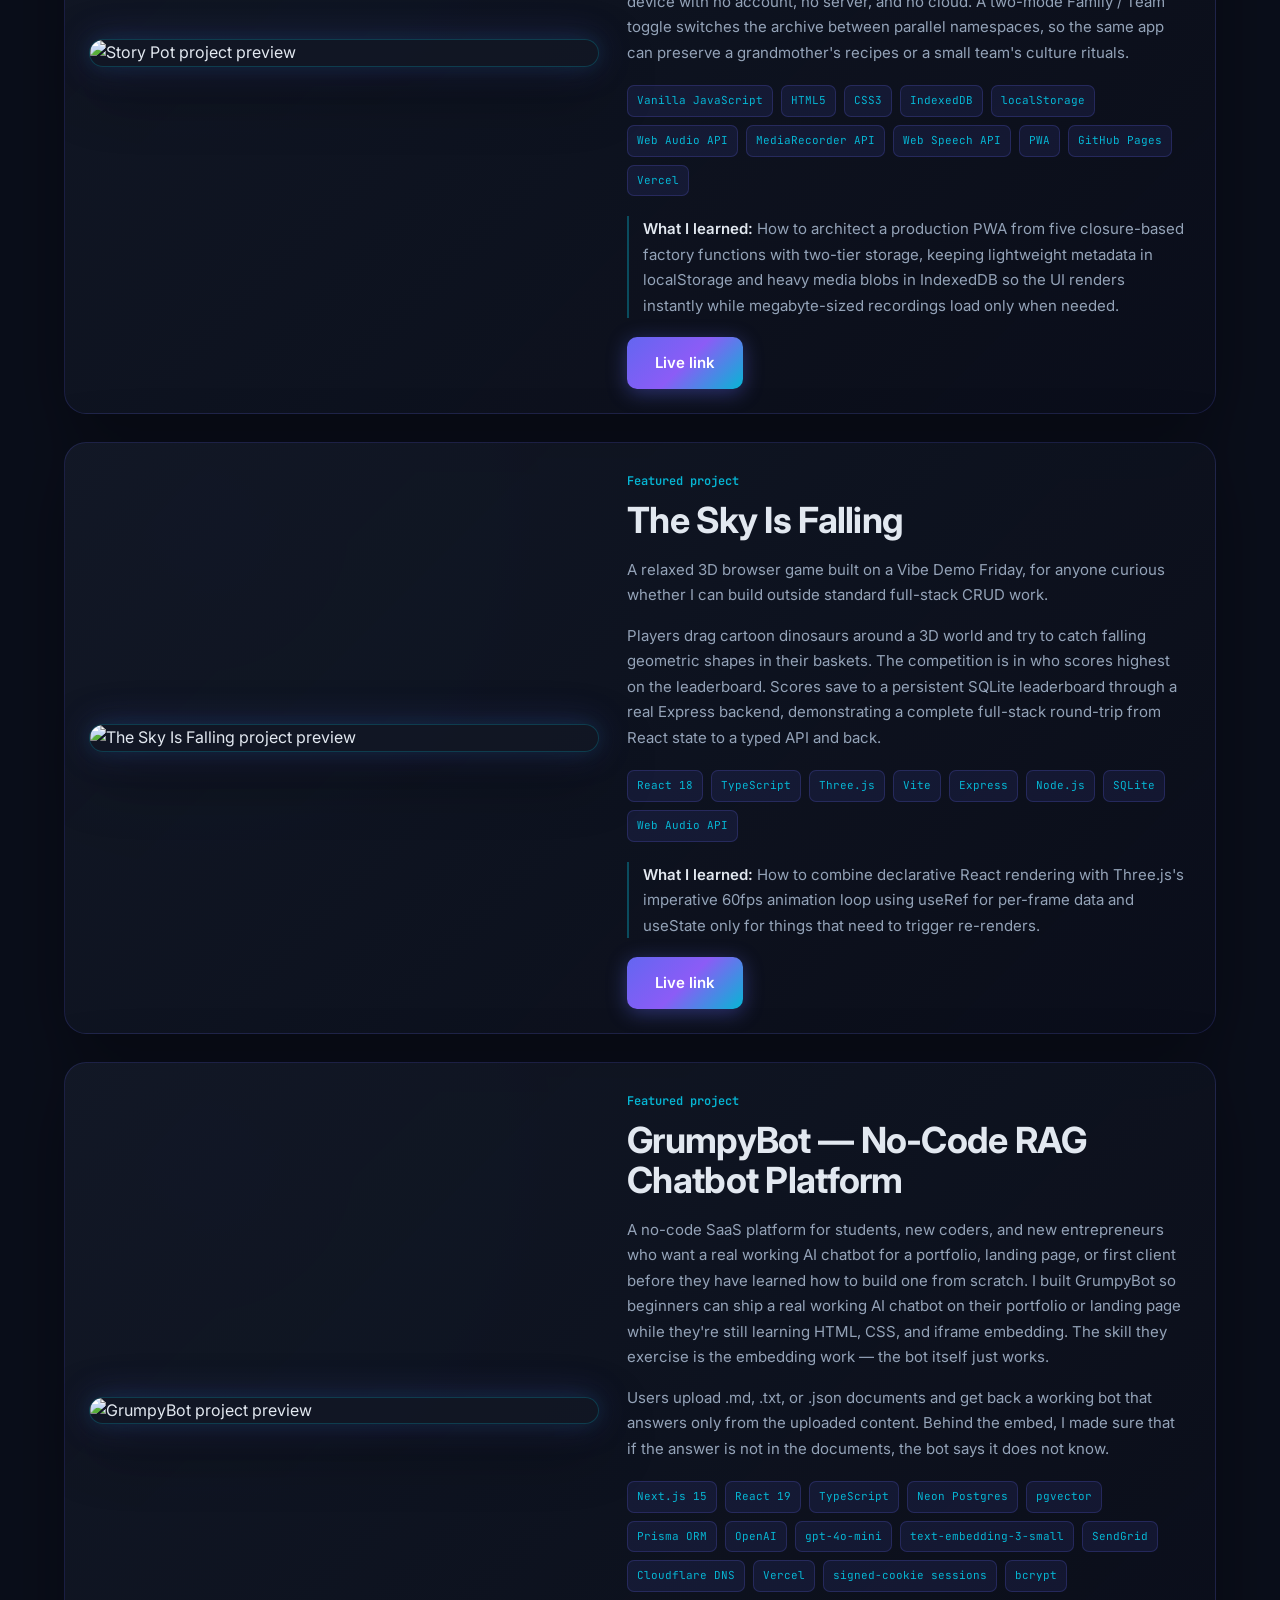
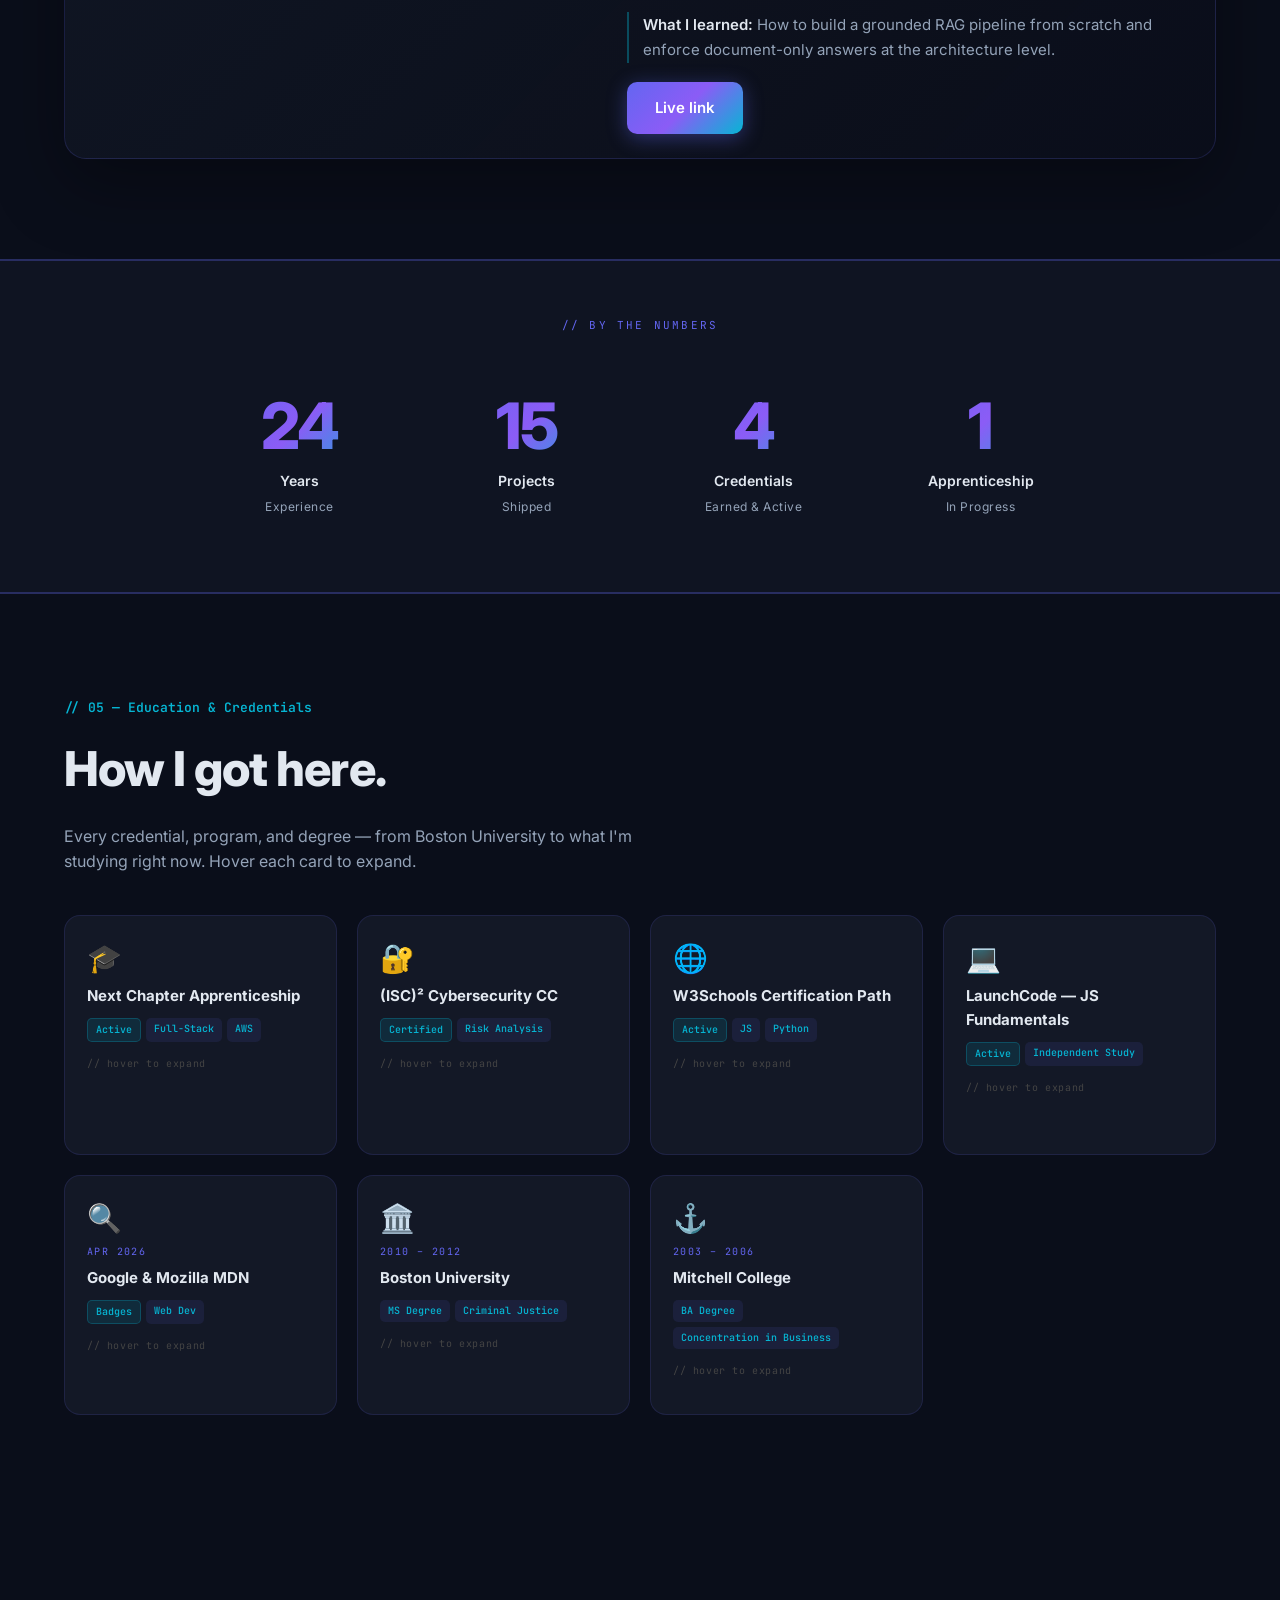
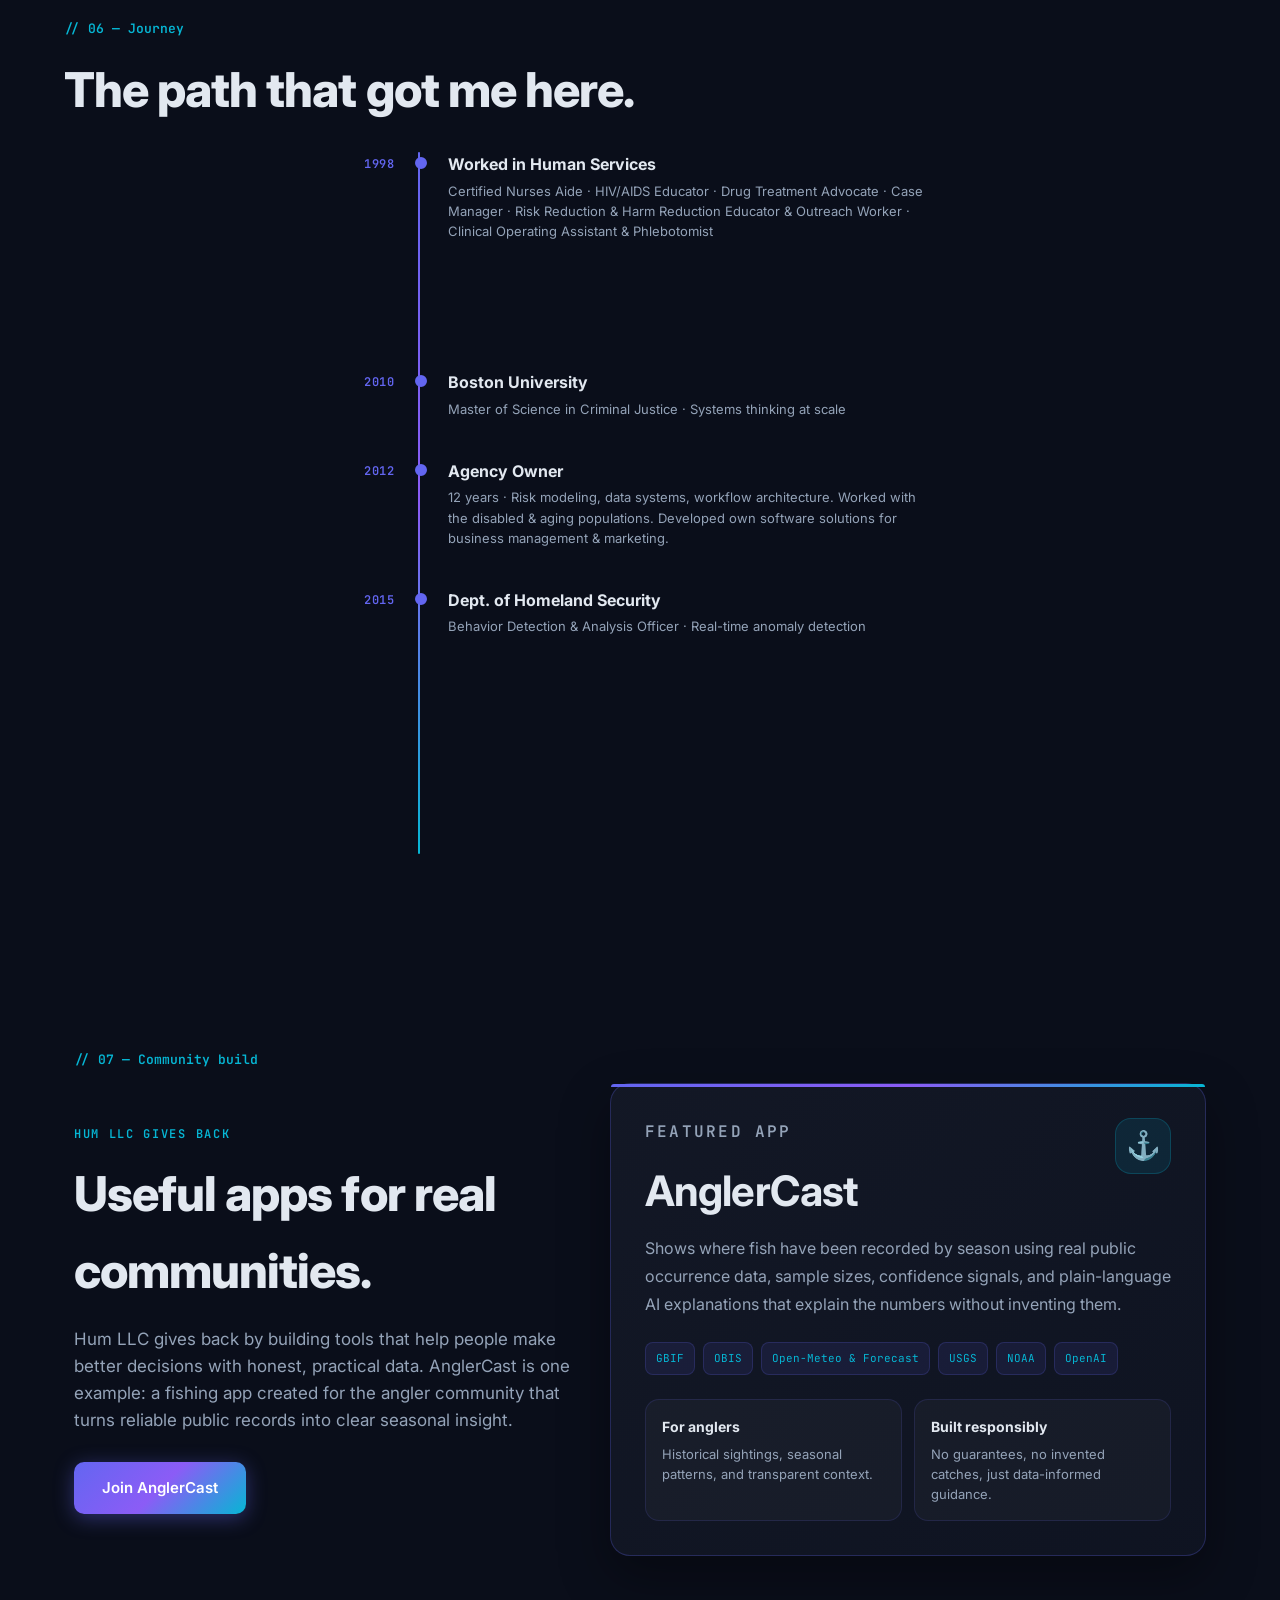
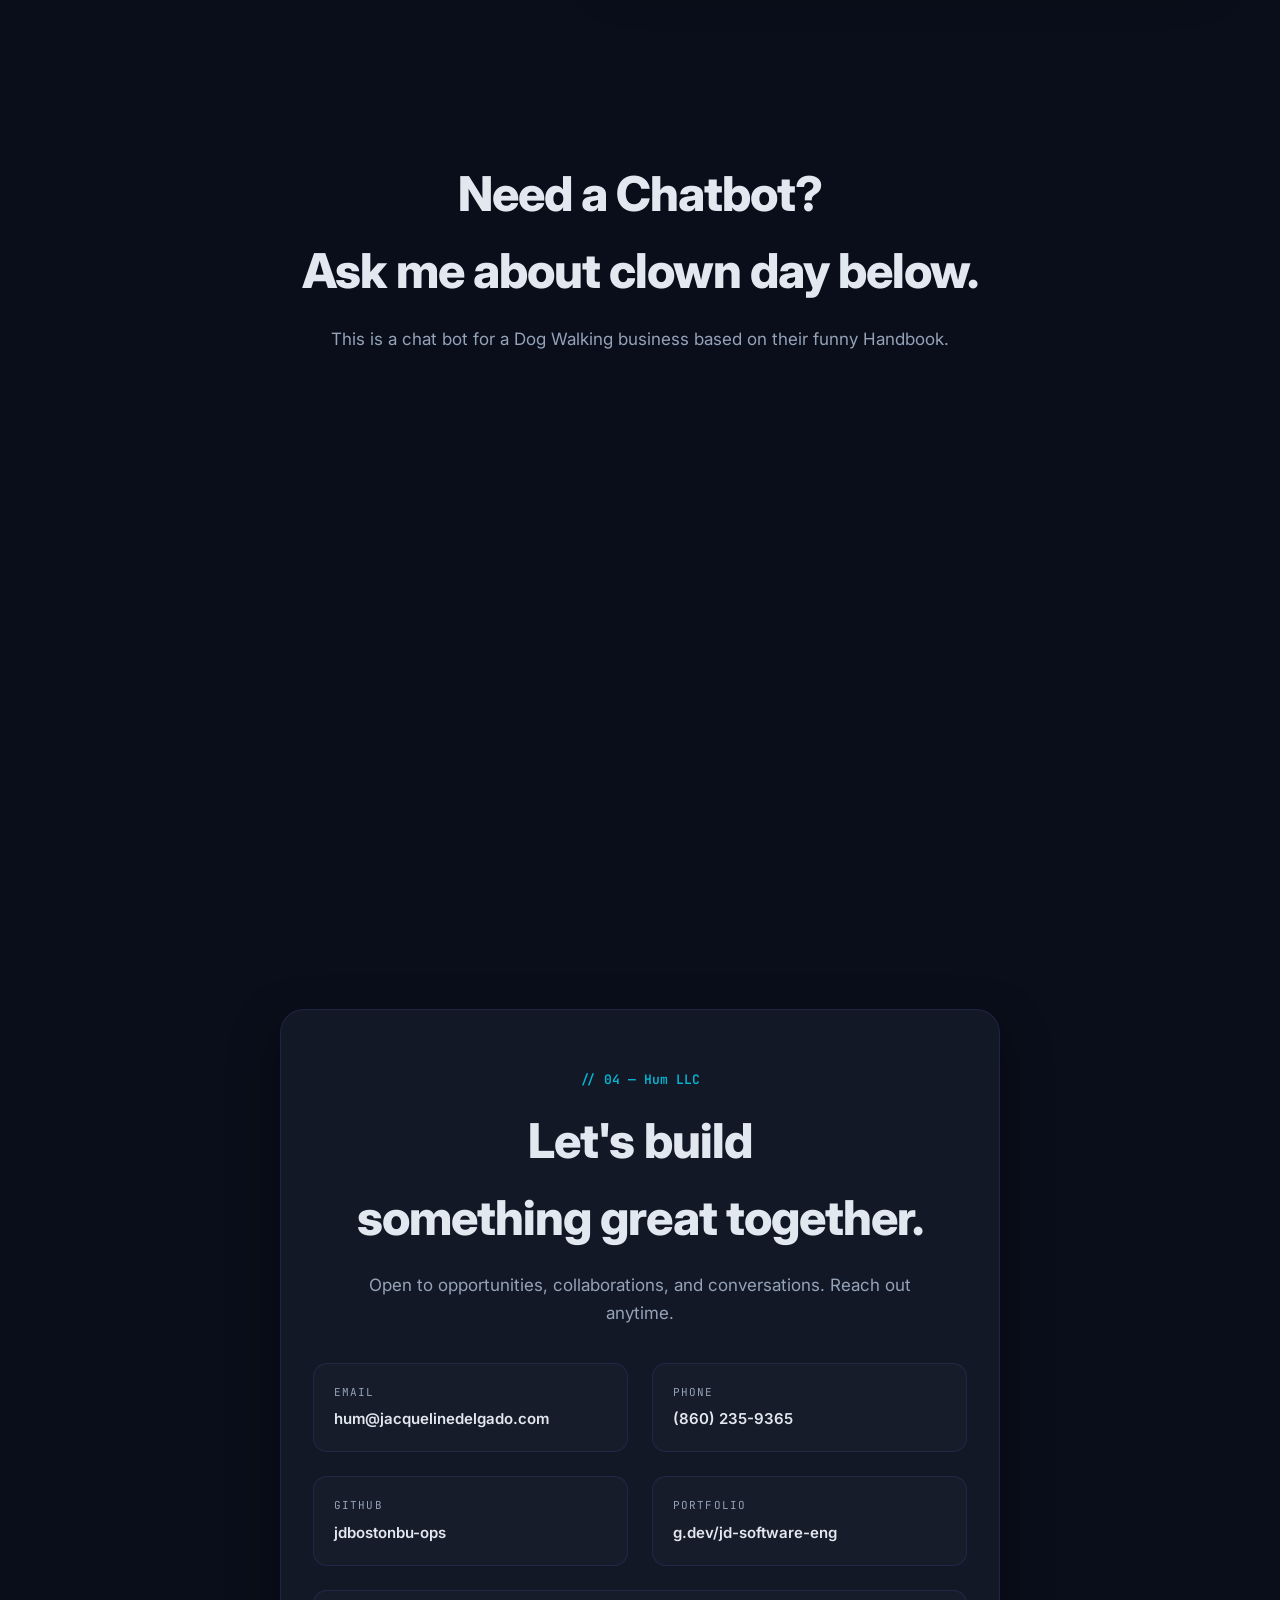
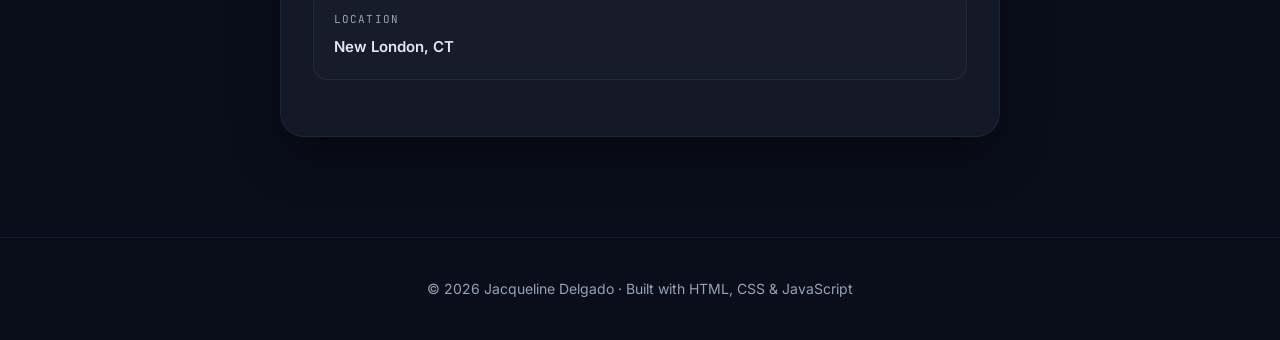
==== commit 94fb7553: "updated iframe with new token" ====
--- a/index.html
+++ b/index.html
@@ -811,7 +811,7 @@
       This is a chat bot for a Dog Walking business based on their funny Handbook.
     </p>
     <div class="embed-section">
-      <iframe src="https://www.grumpybot.fyi/embed/jdelgado-test" width="380" height="540" style="border:0"></iframe>
+      <iframe src="https://www.grumpybot.fyi/embed/jdelgado-test?t=eyJib3RJZCI6ImNtcXZlZGpobjAwMDI2dGVmMmRsMHo2bnEiLCJsb2NrZWRPcmlnaW4iOiJodHRwczovL2phY3F1ZWxpbmVkZWxnYWRvLmNvbSJ9.nLMn36z4TwEvYluzXdkKy-YutBcL4FHmBVcrFhNYtdw" width="380" height="540" style="border:0"></iframe>
     </div>
   </section>
 
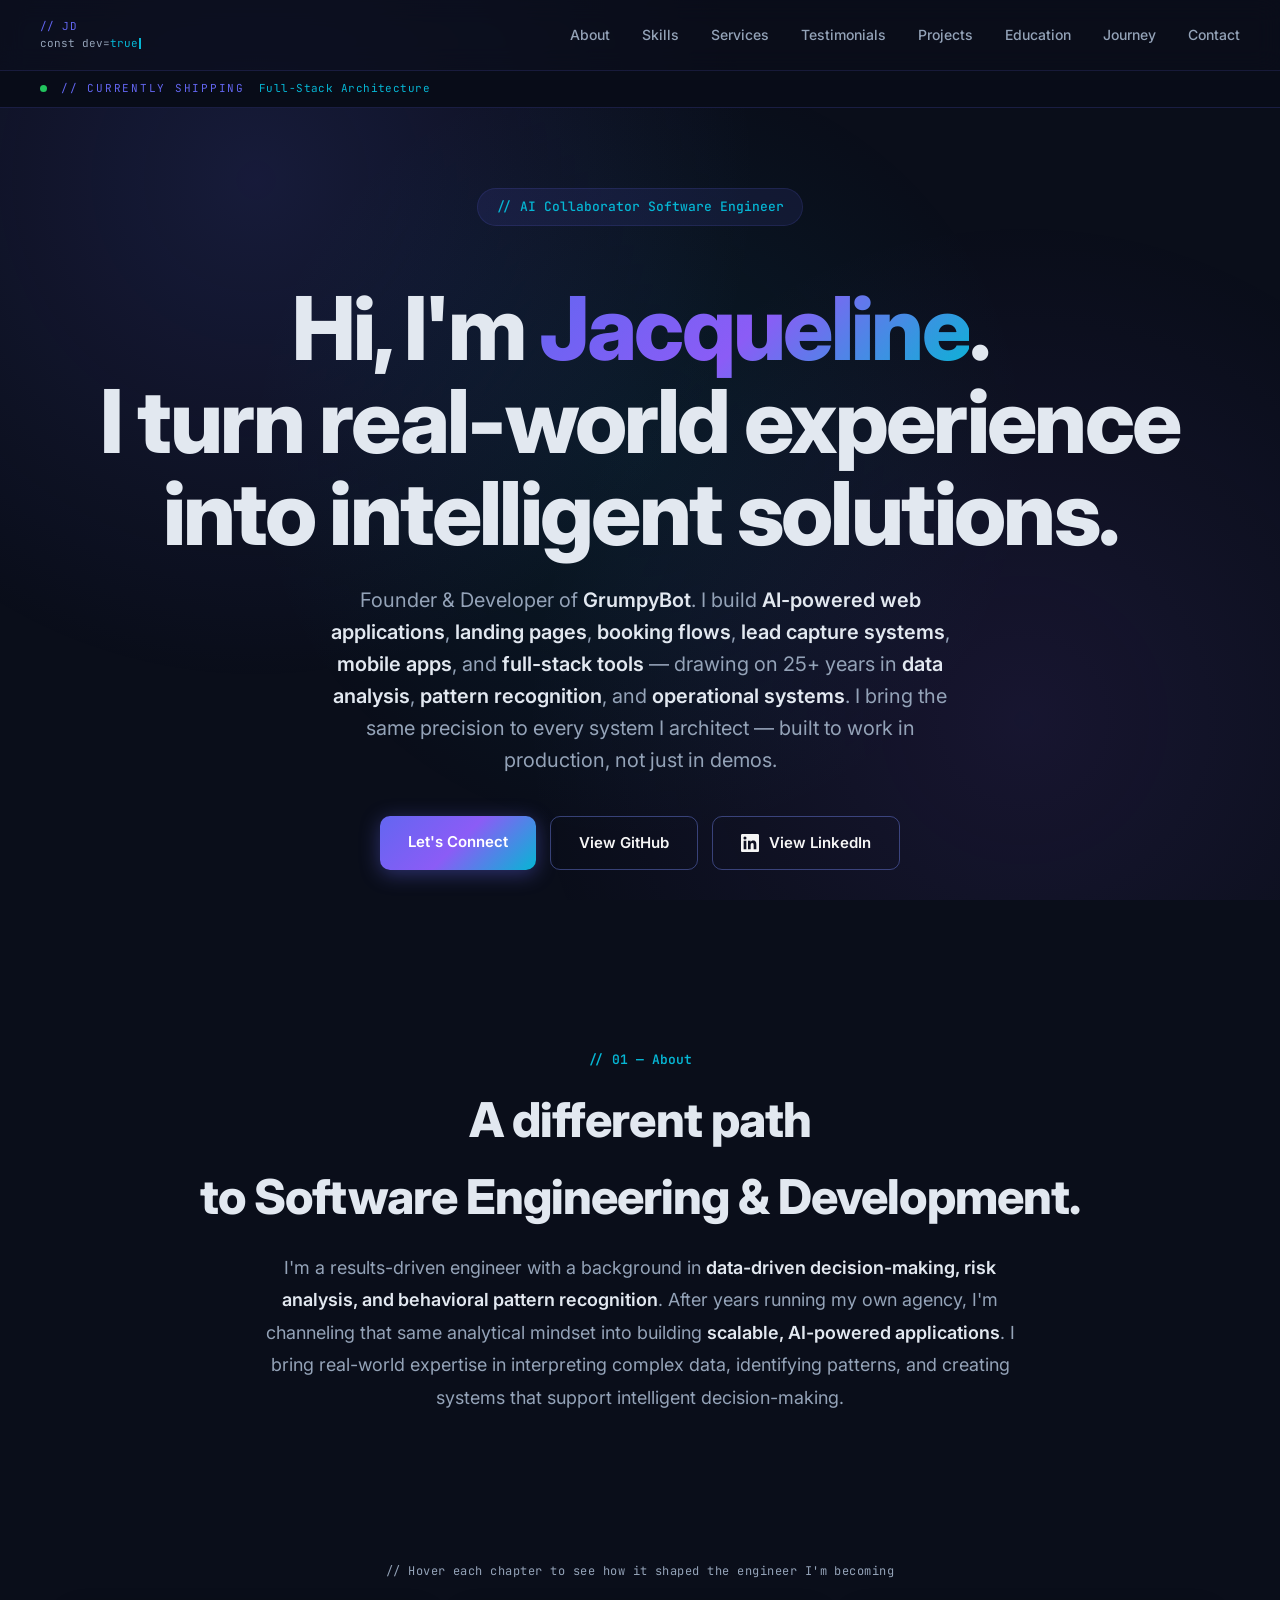
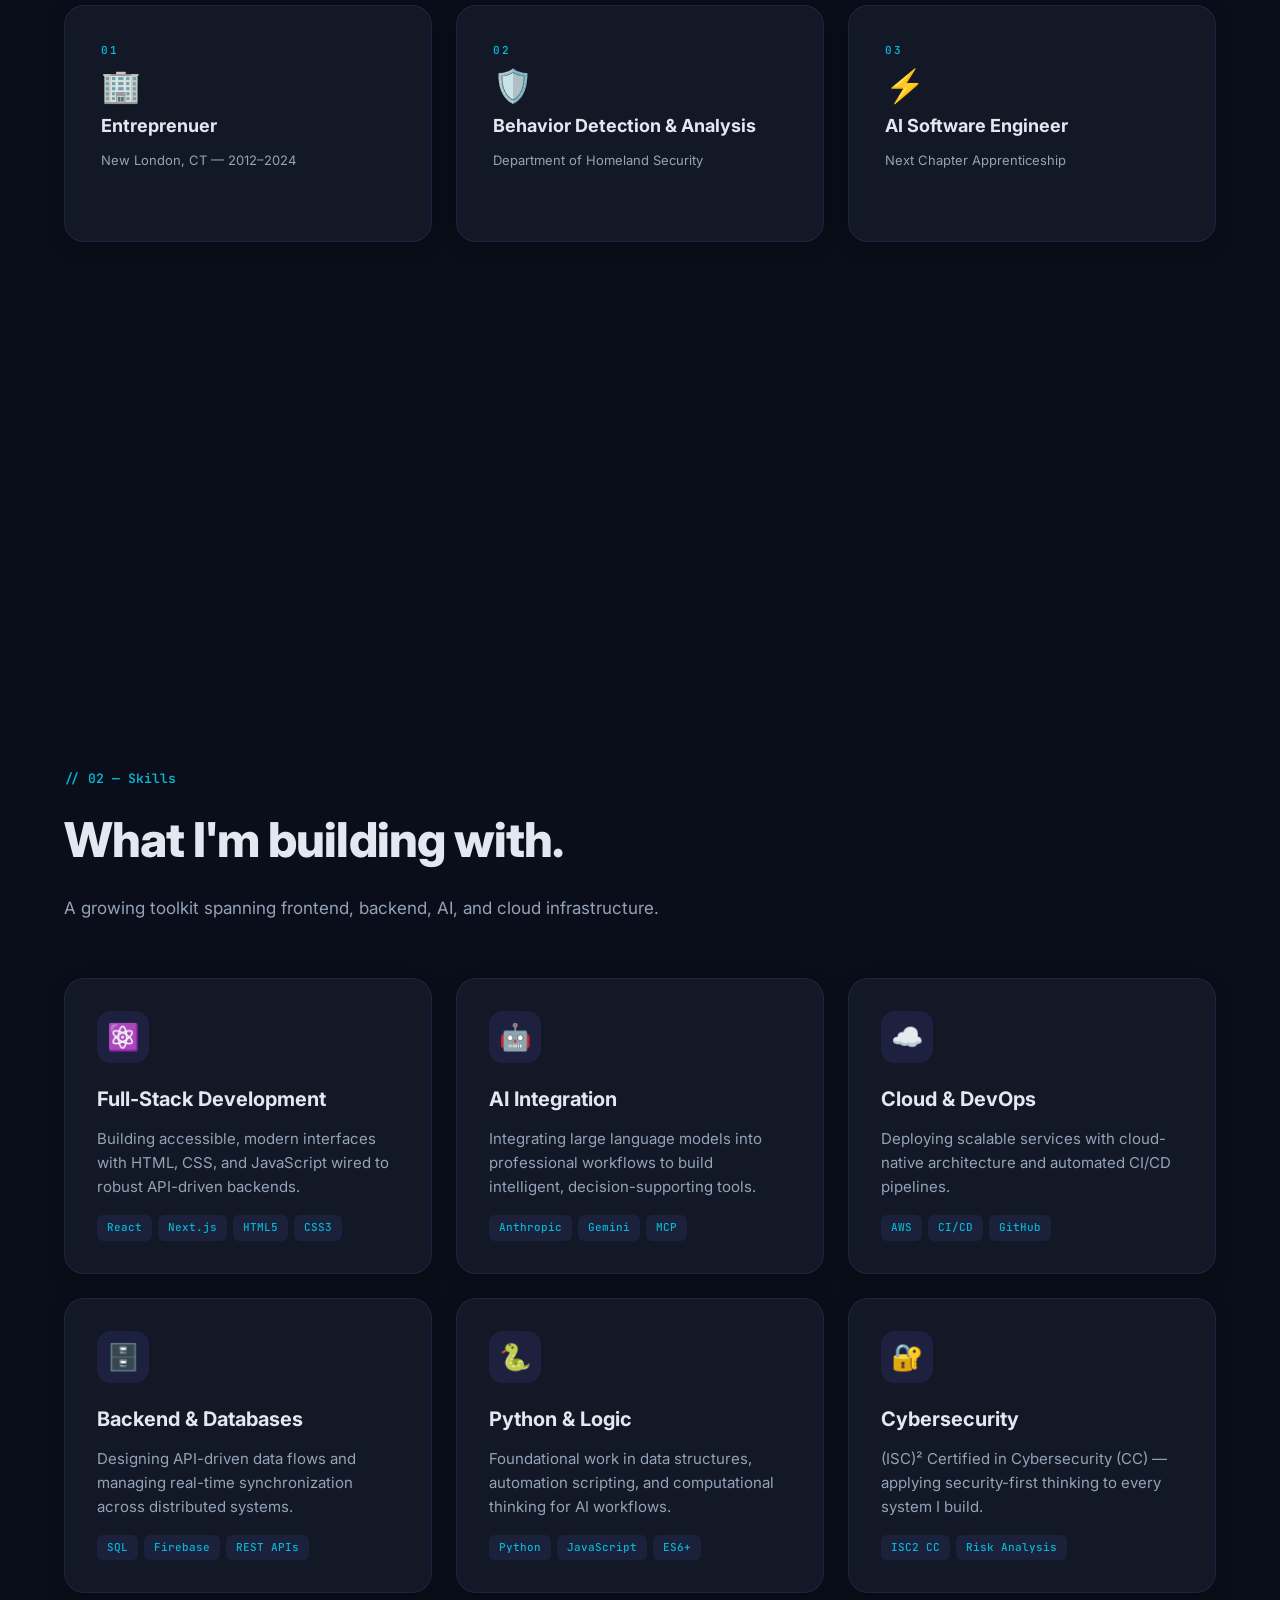
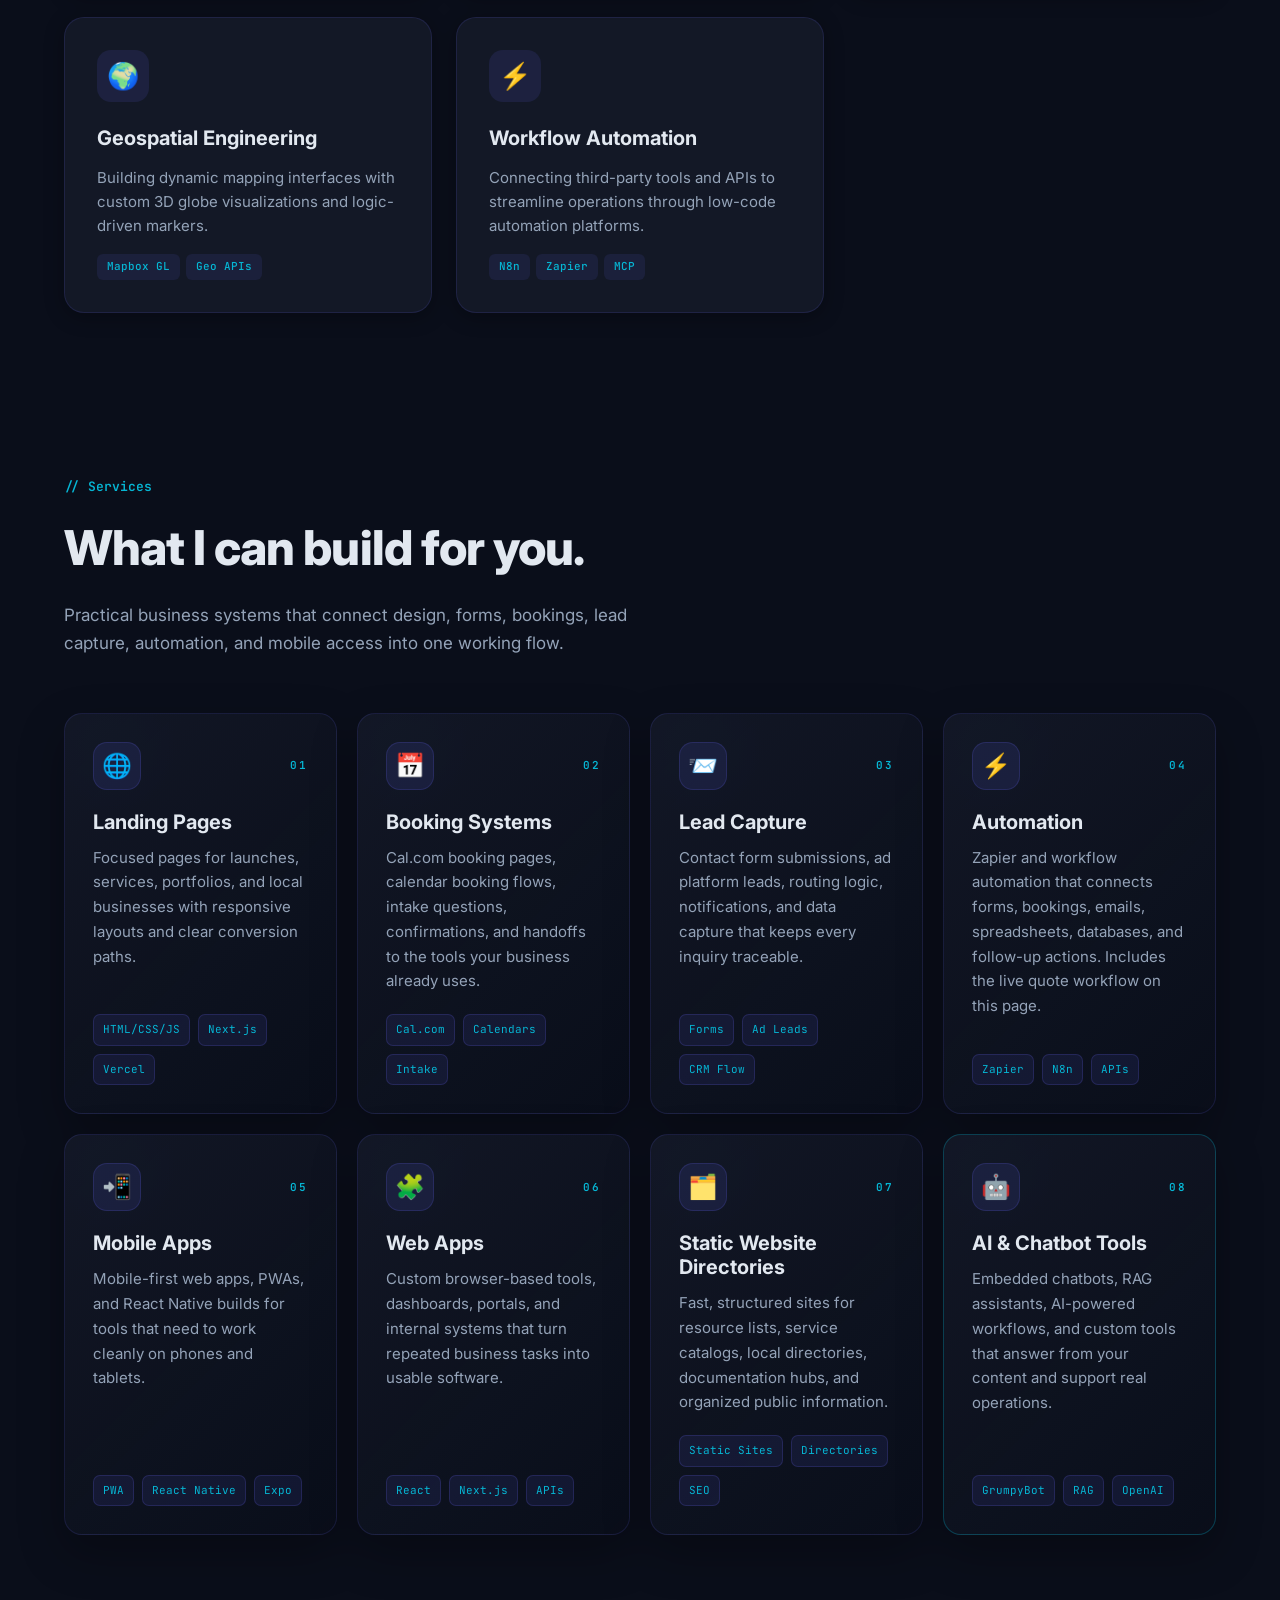
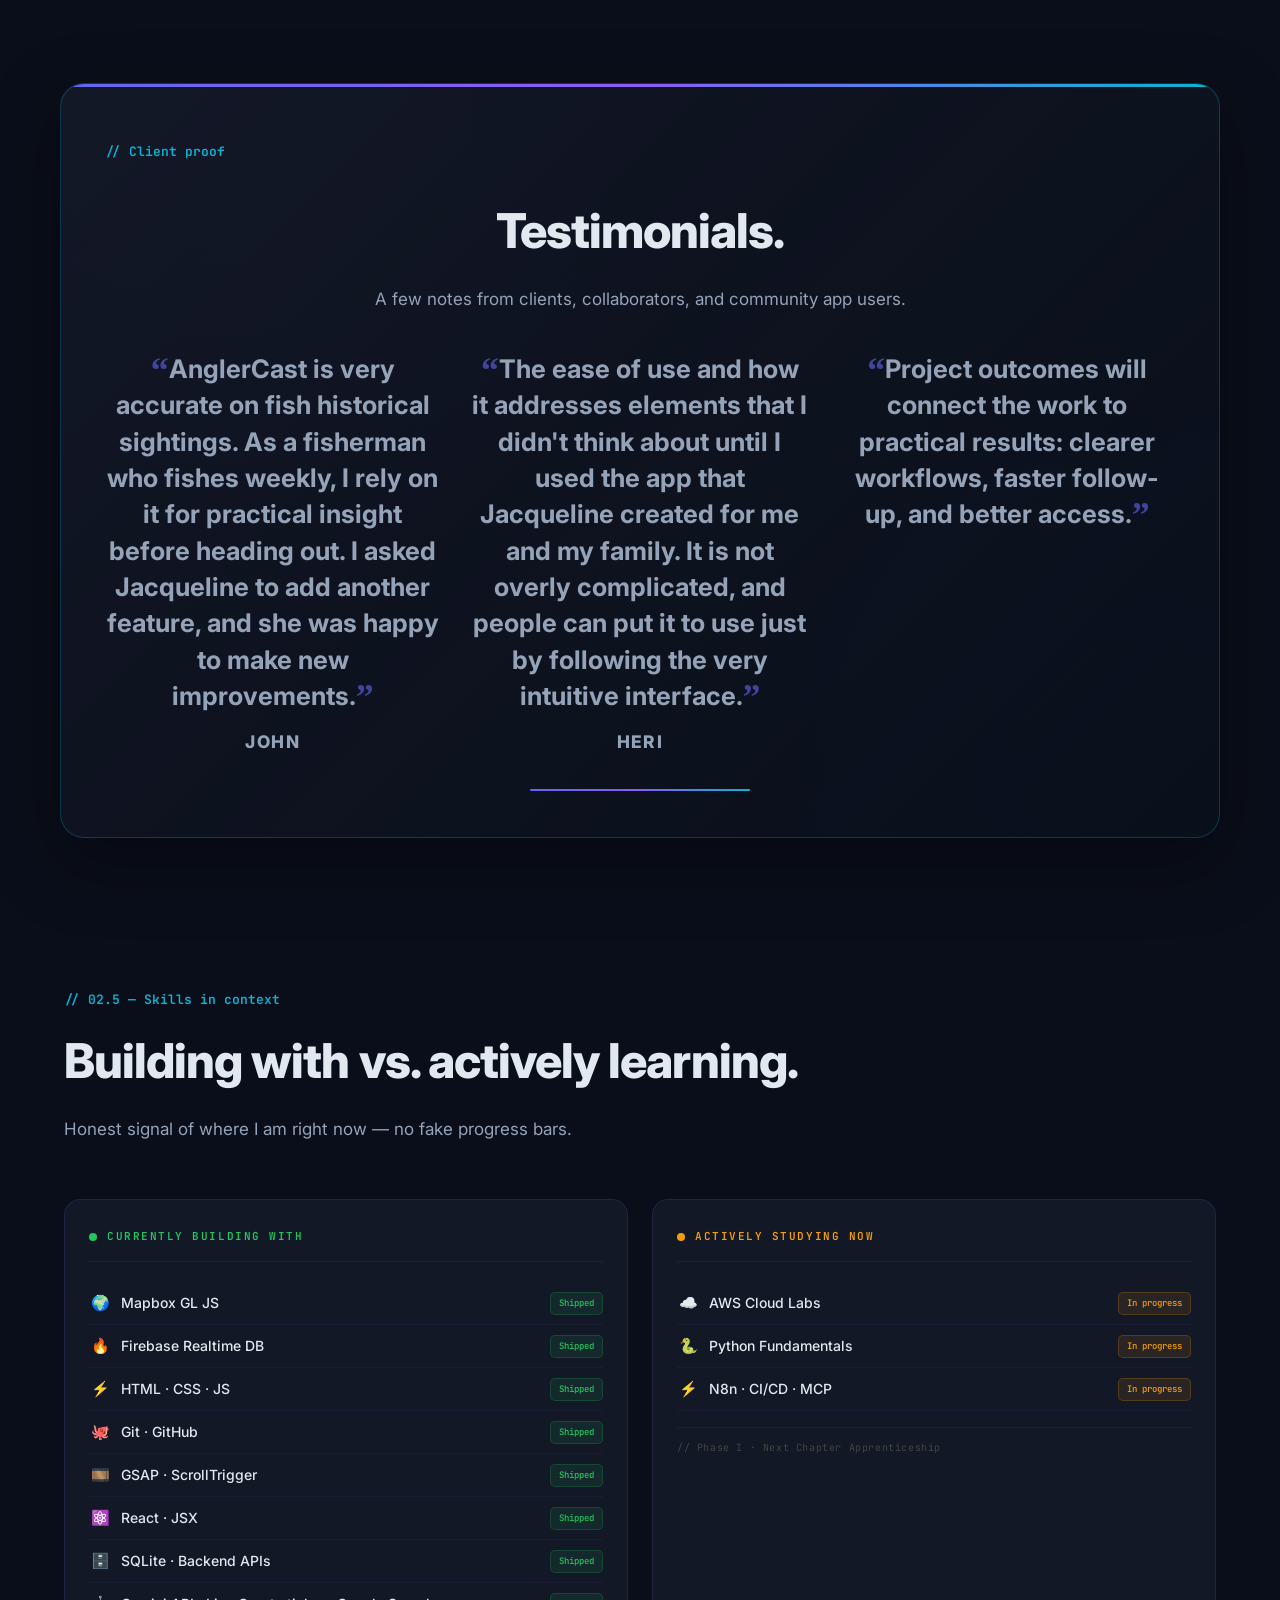
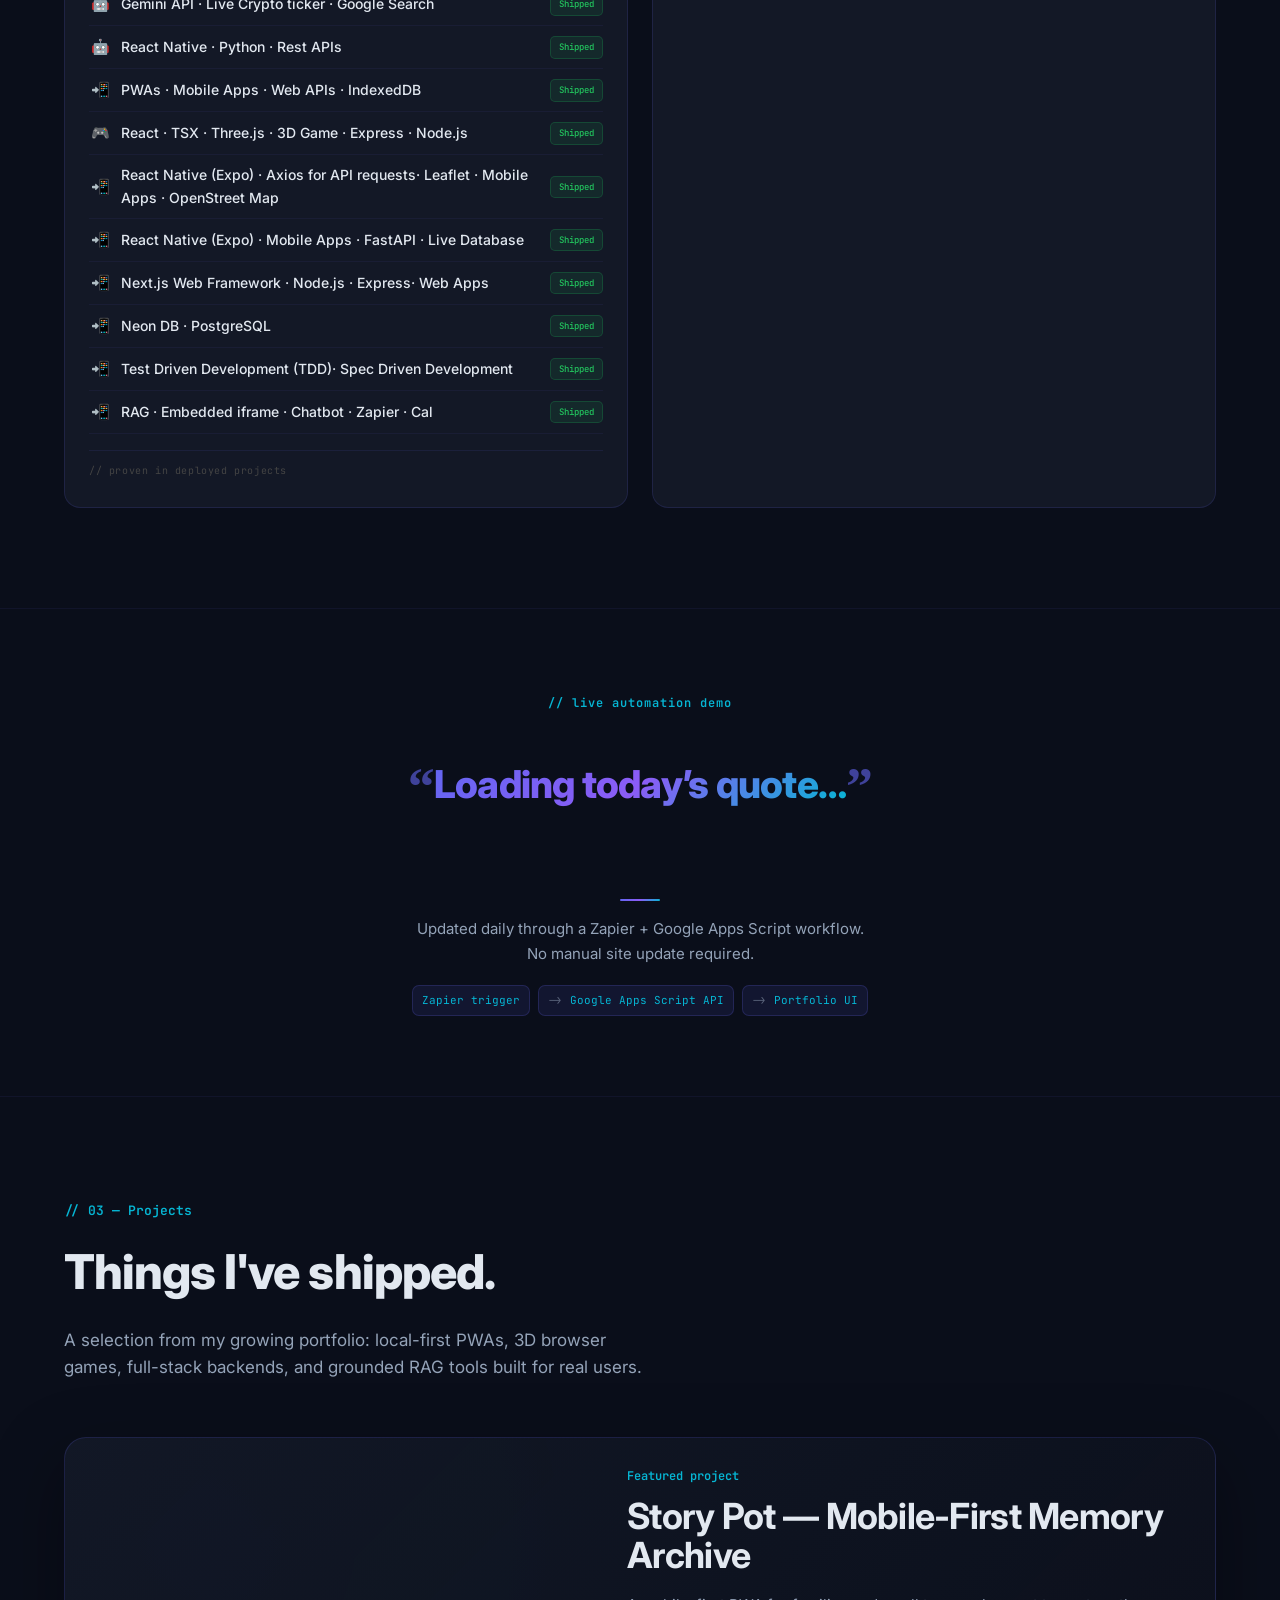
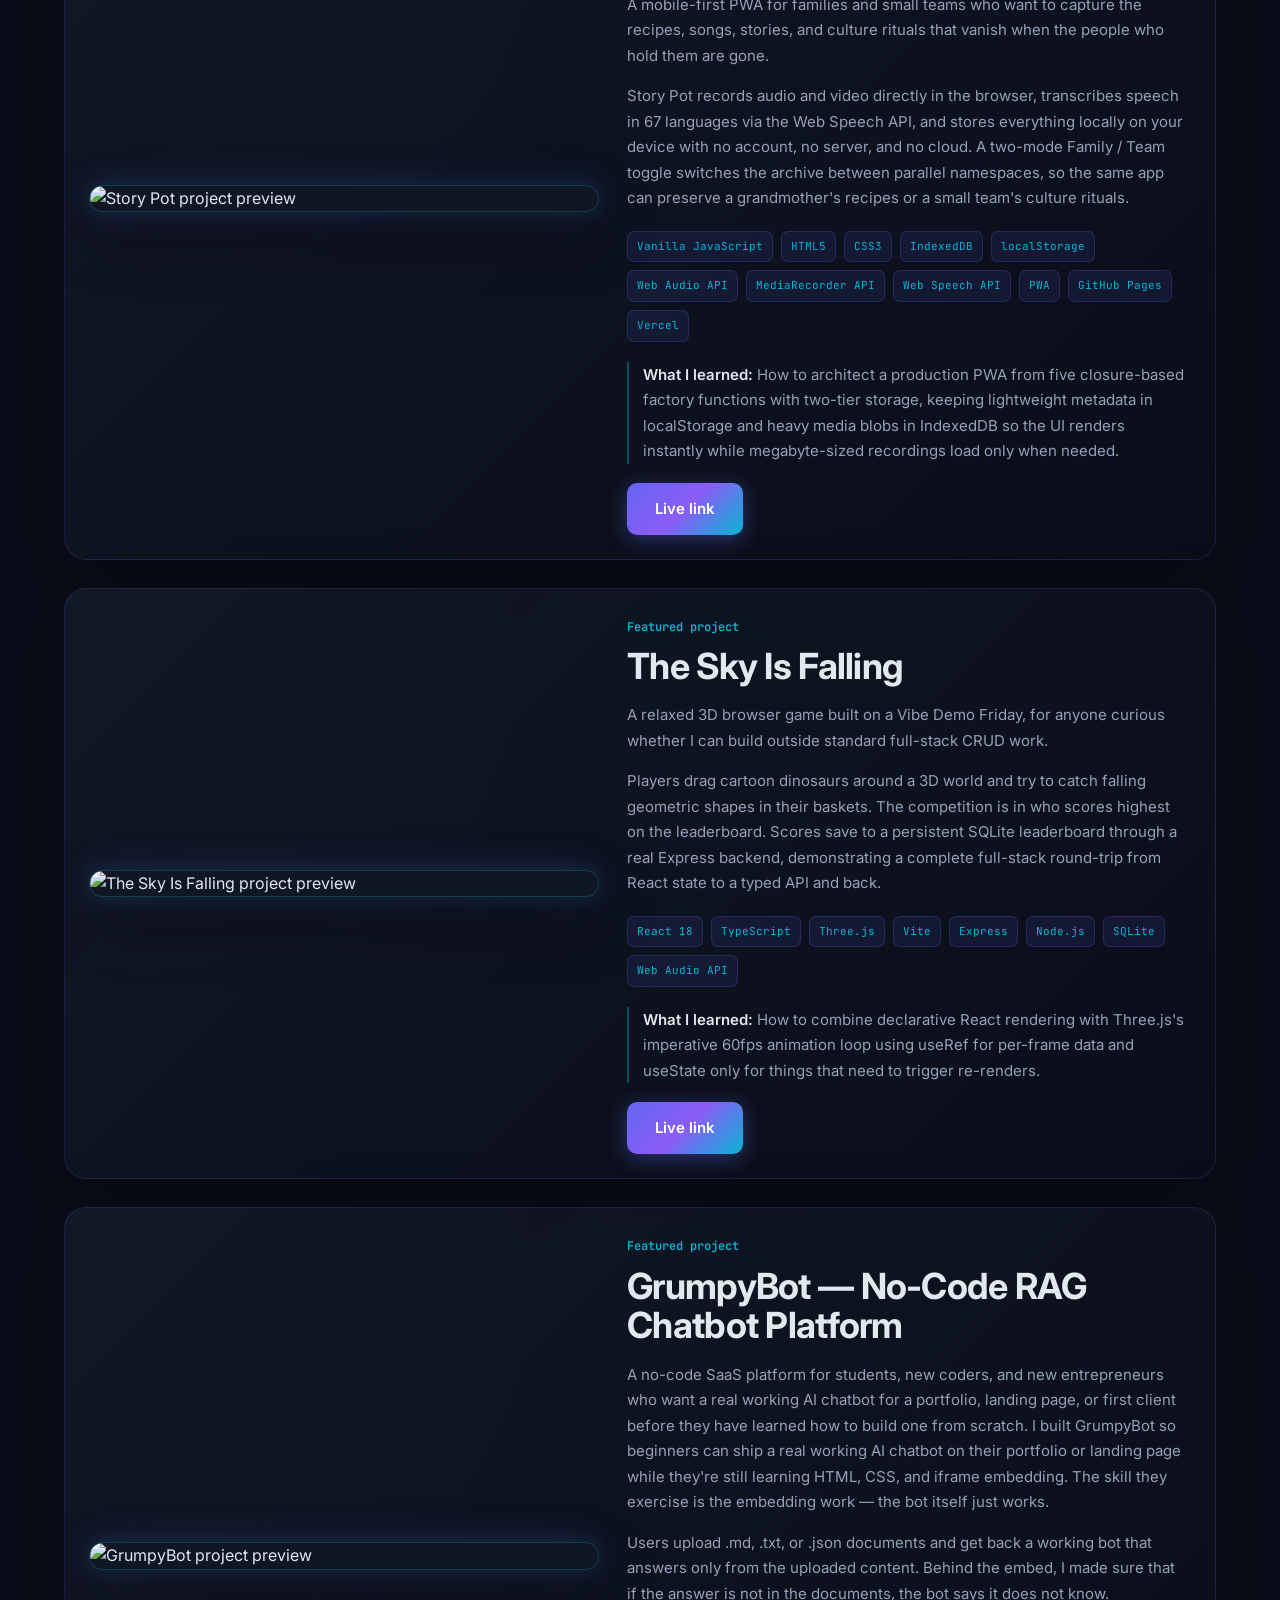
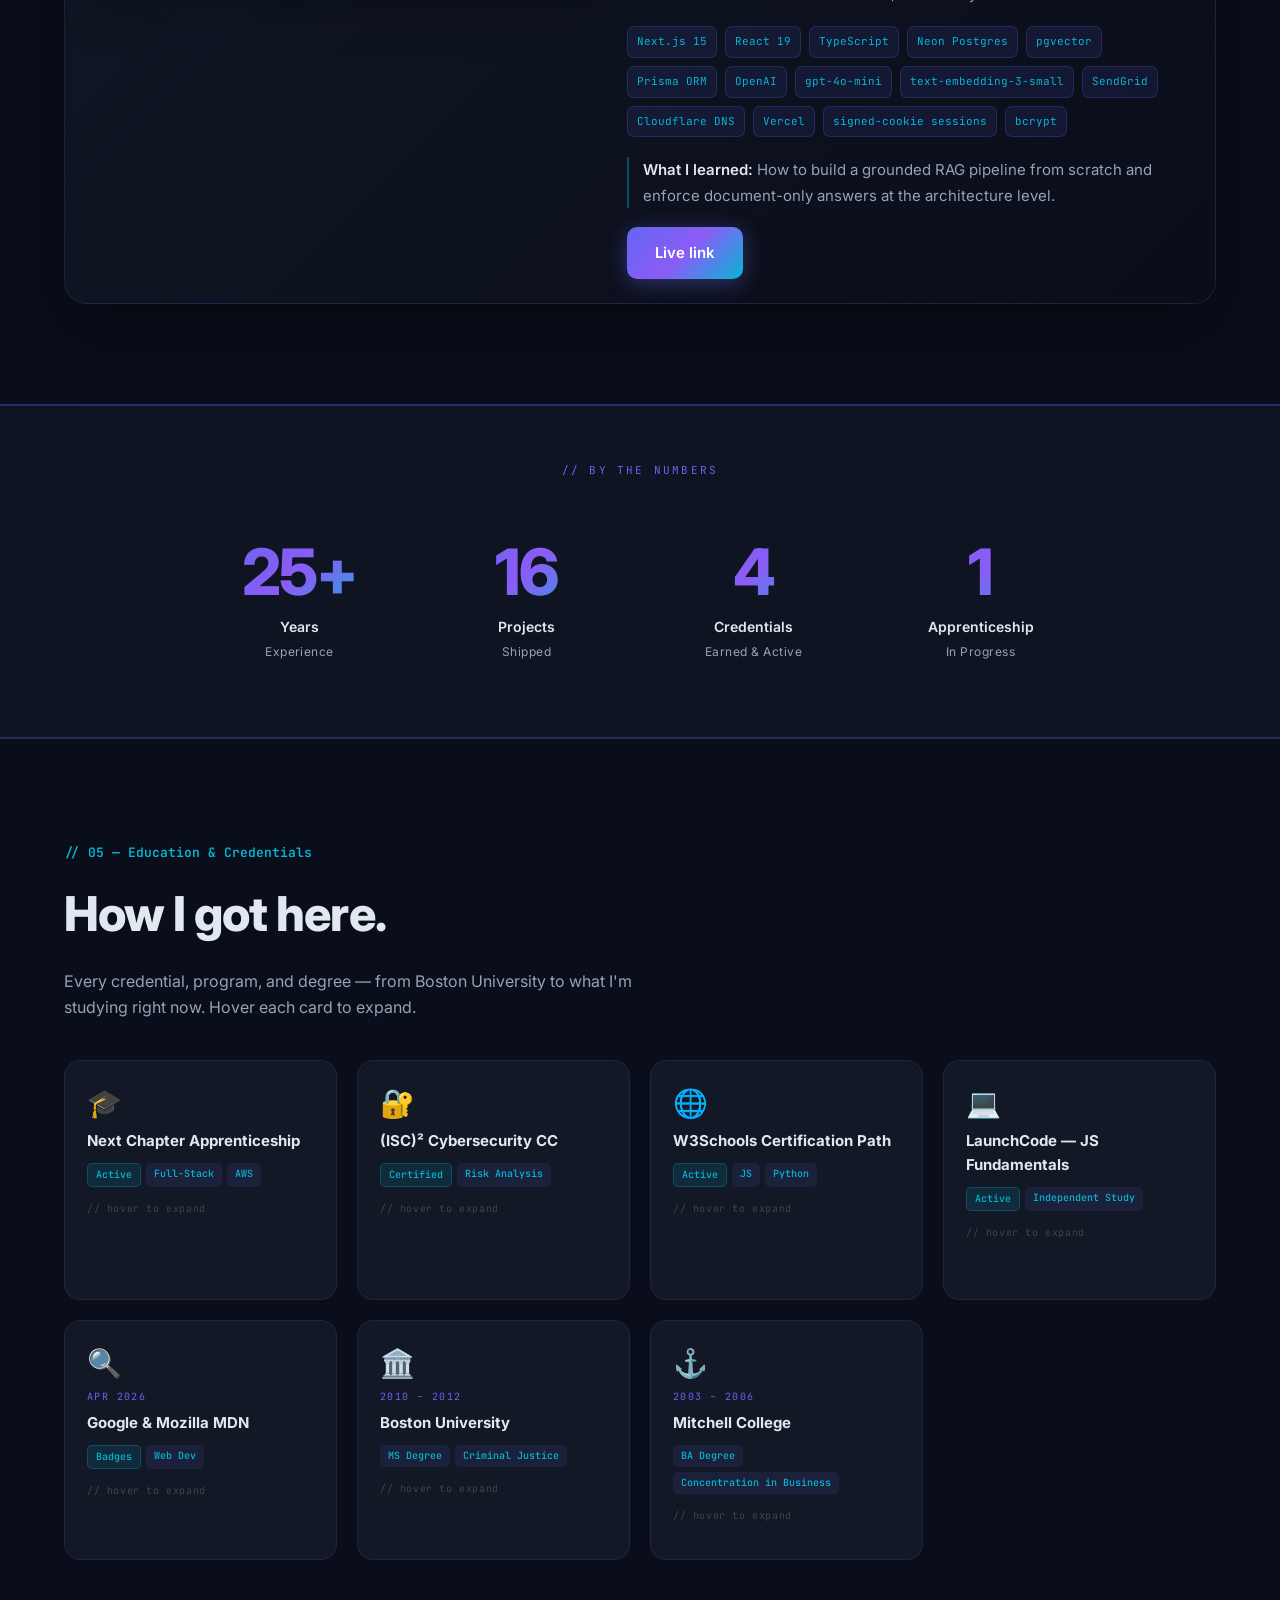
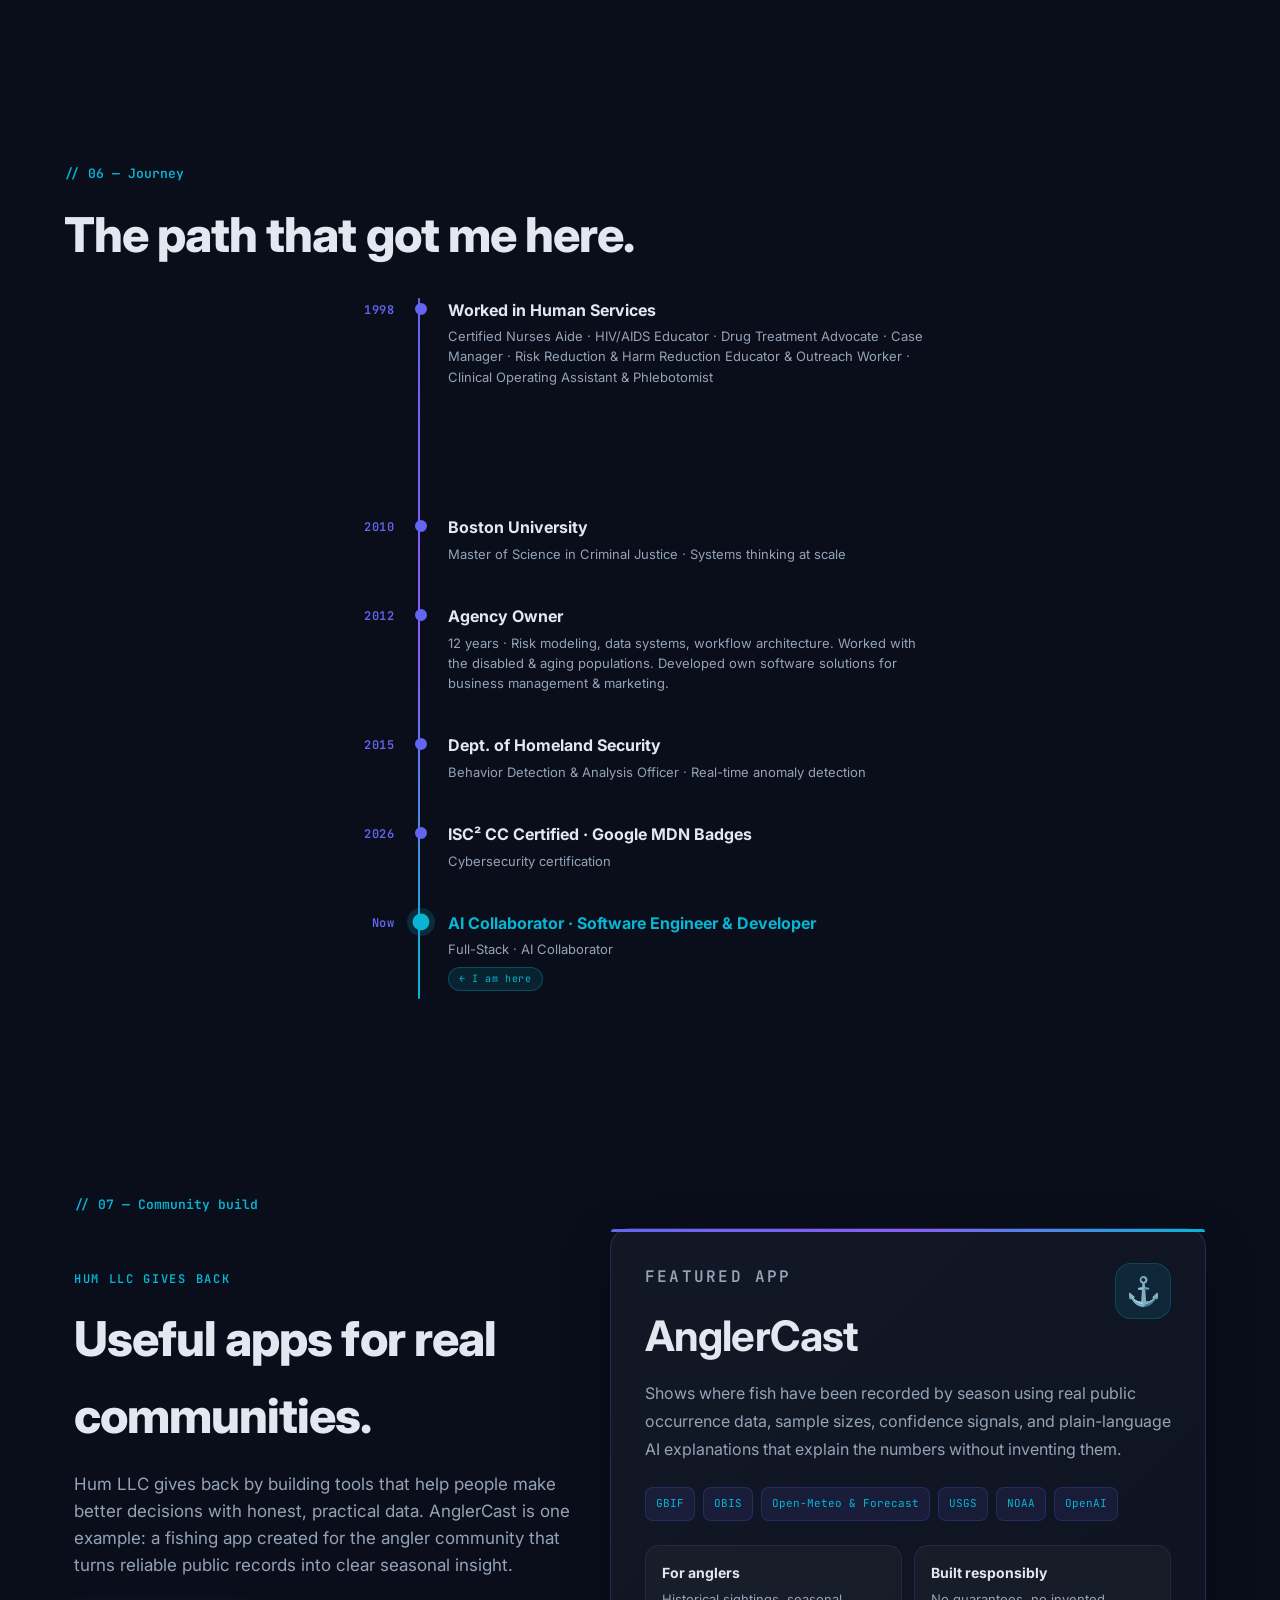
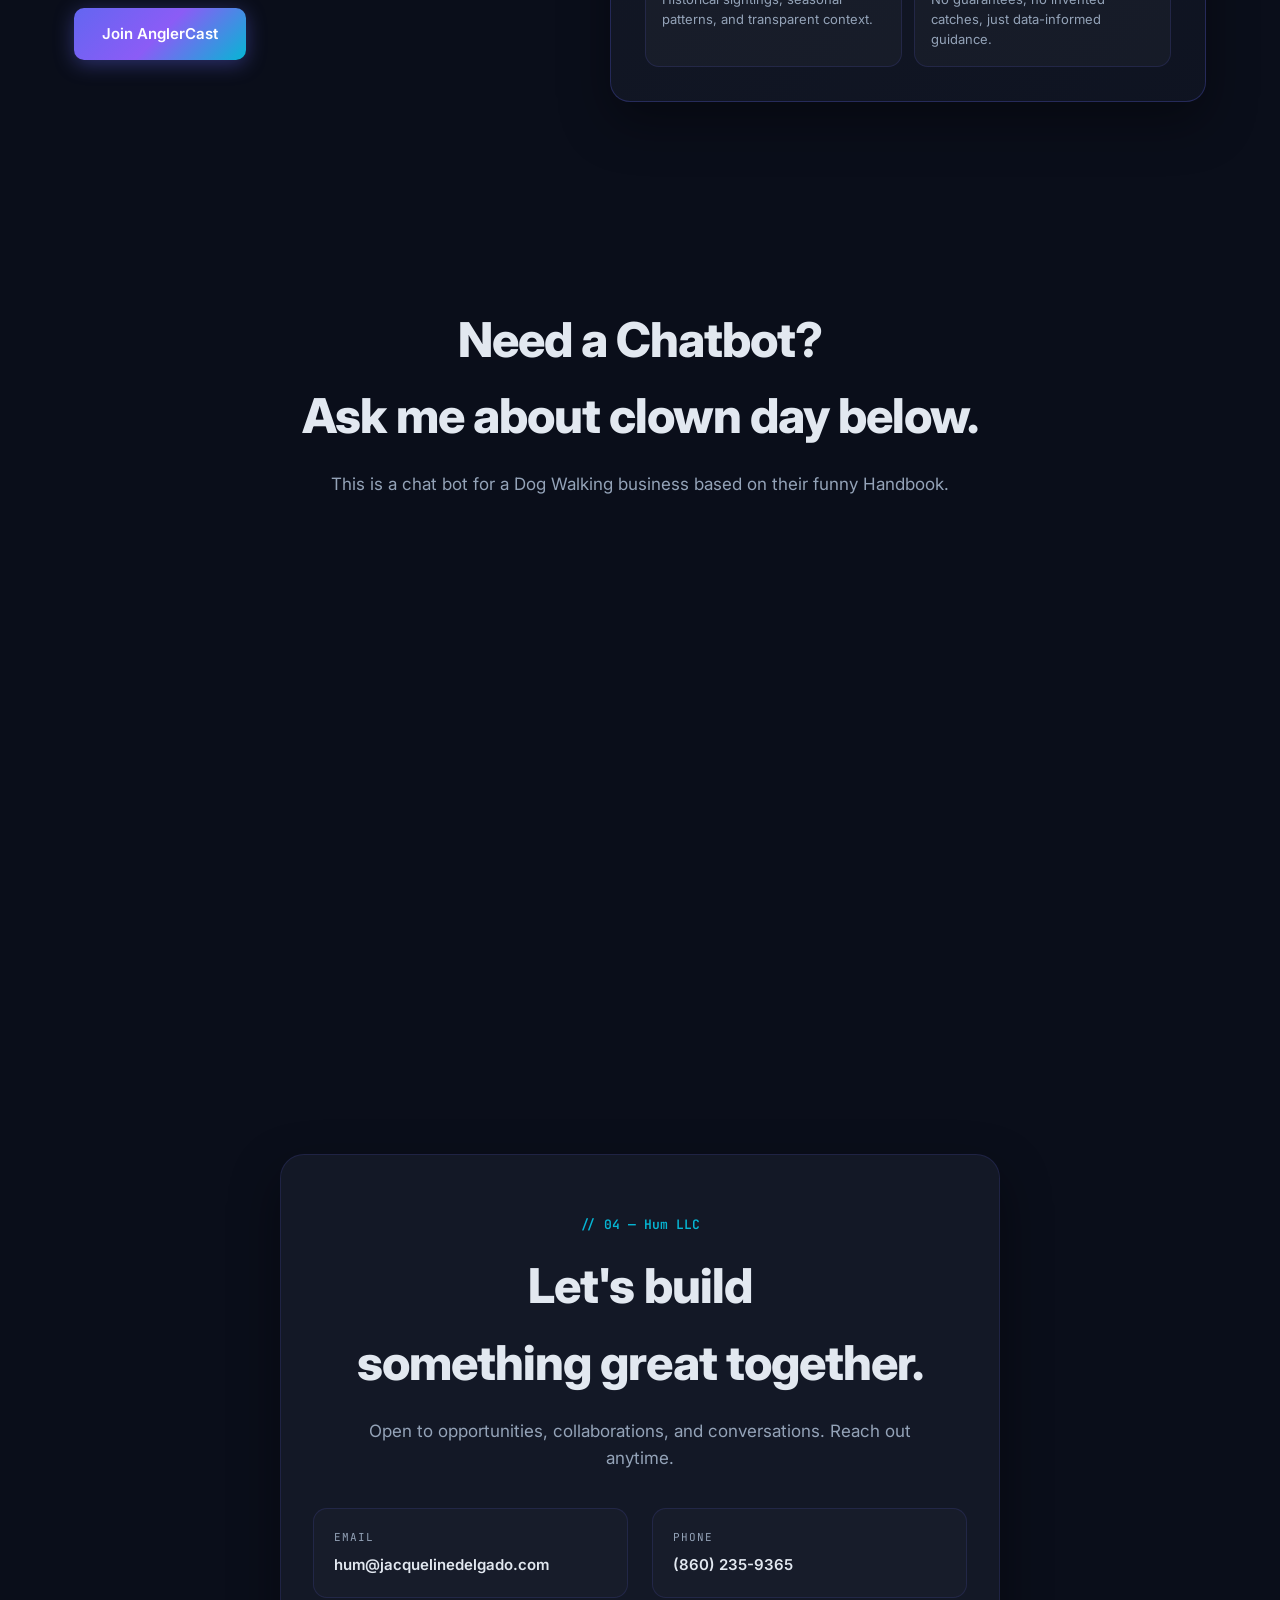
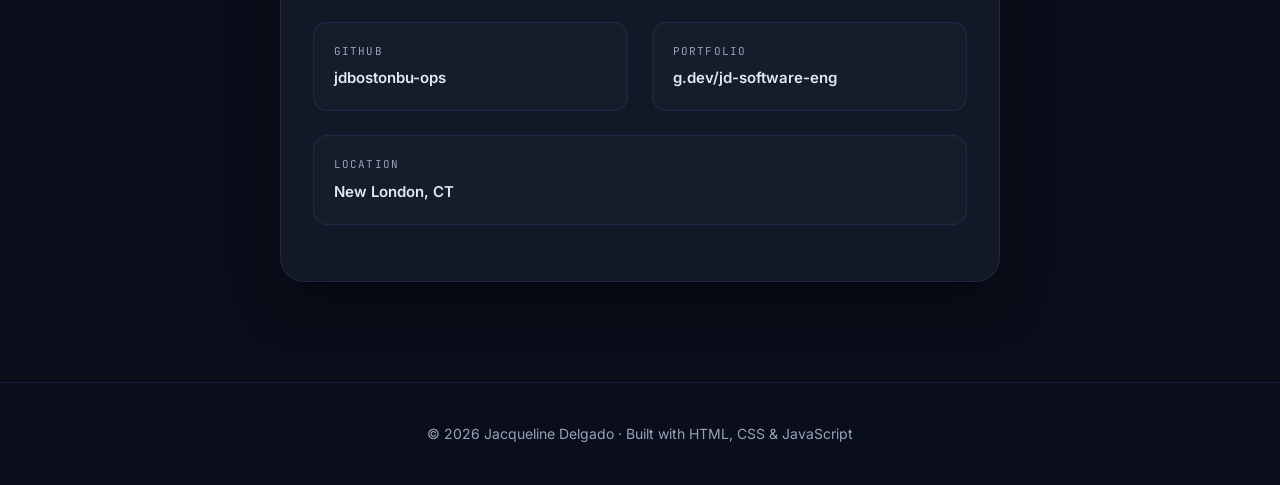
==== commit b0e69e8b: "updated the quotes testimonial section and added Heri's testimony" ====
--- a/index.html
+++ b/index.html
@@ -365,11 +365,12 @@
       </p>
       <div class="testimonial-quote-grid">
         <p>
-          <span class="quote-mark">&ldquo;</span>AnglerCast is very accurate on fish historical sightings. As a fisherman who fishes weekly, I rely on it for practical insight before heading out.<span class="quote-mark">&rdquo;</span>
+          <span class="quote-mark">&ldquo;</span>AnglerCast is very accurate on fish historical sightings. As a fisherman who fishes weekly, I rely on it for practical insight before heading out. I asked Jacqueline to add another feature, and she was happy to make new improvements.<span class="quote-mark">&rdquo;</span>
           <span class="testimonial-author">John</span>
         </p>
         <p>
-          <span class="quote-mark">&ldquo;</span>Collaborator notes will highlight communication, reliability, and how each project moved from idea to shipped work.<span class="quote-mark">&rdquo;</span>
+          <span class="quote-mark">&ldquo;</span>The ease of use and how it addresses elements that I didn't think about until I used the app that Jacqueline created for me and my family. It is not overly complicated, and people can put it to use just by following the very intuitive interface.<span class="quote-mark">&rdquo;</span>
+          <span class="testimonial-author">Heri</span>
         </p>
         <p>
           <span class="quote-mark">&ldquo;</span>Project outcomes will connect the work to practical results: clearer workflows, faster follow-up, and better access.<span class="quote-mark">&rdquo;</span>
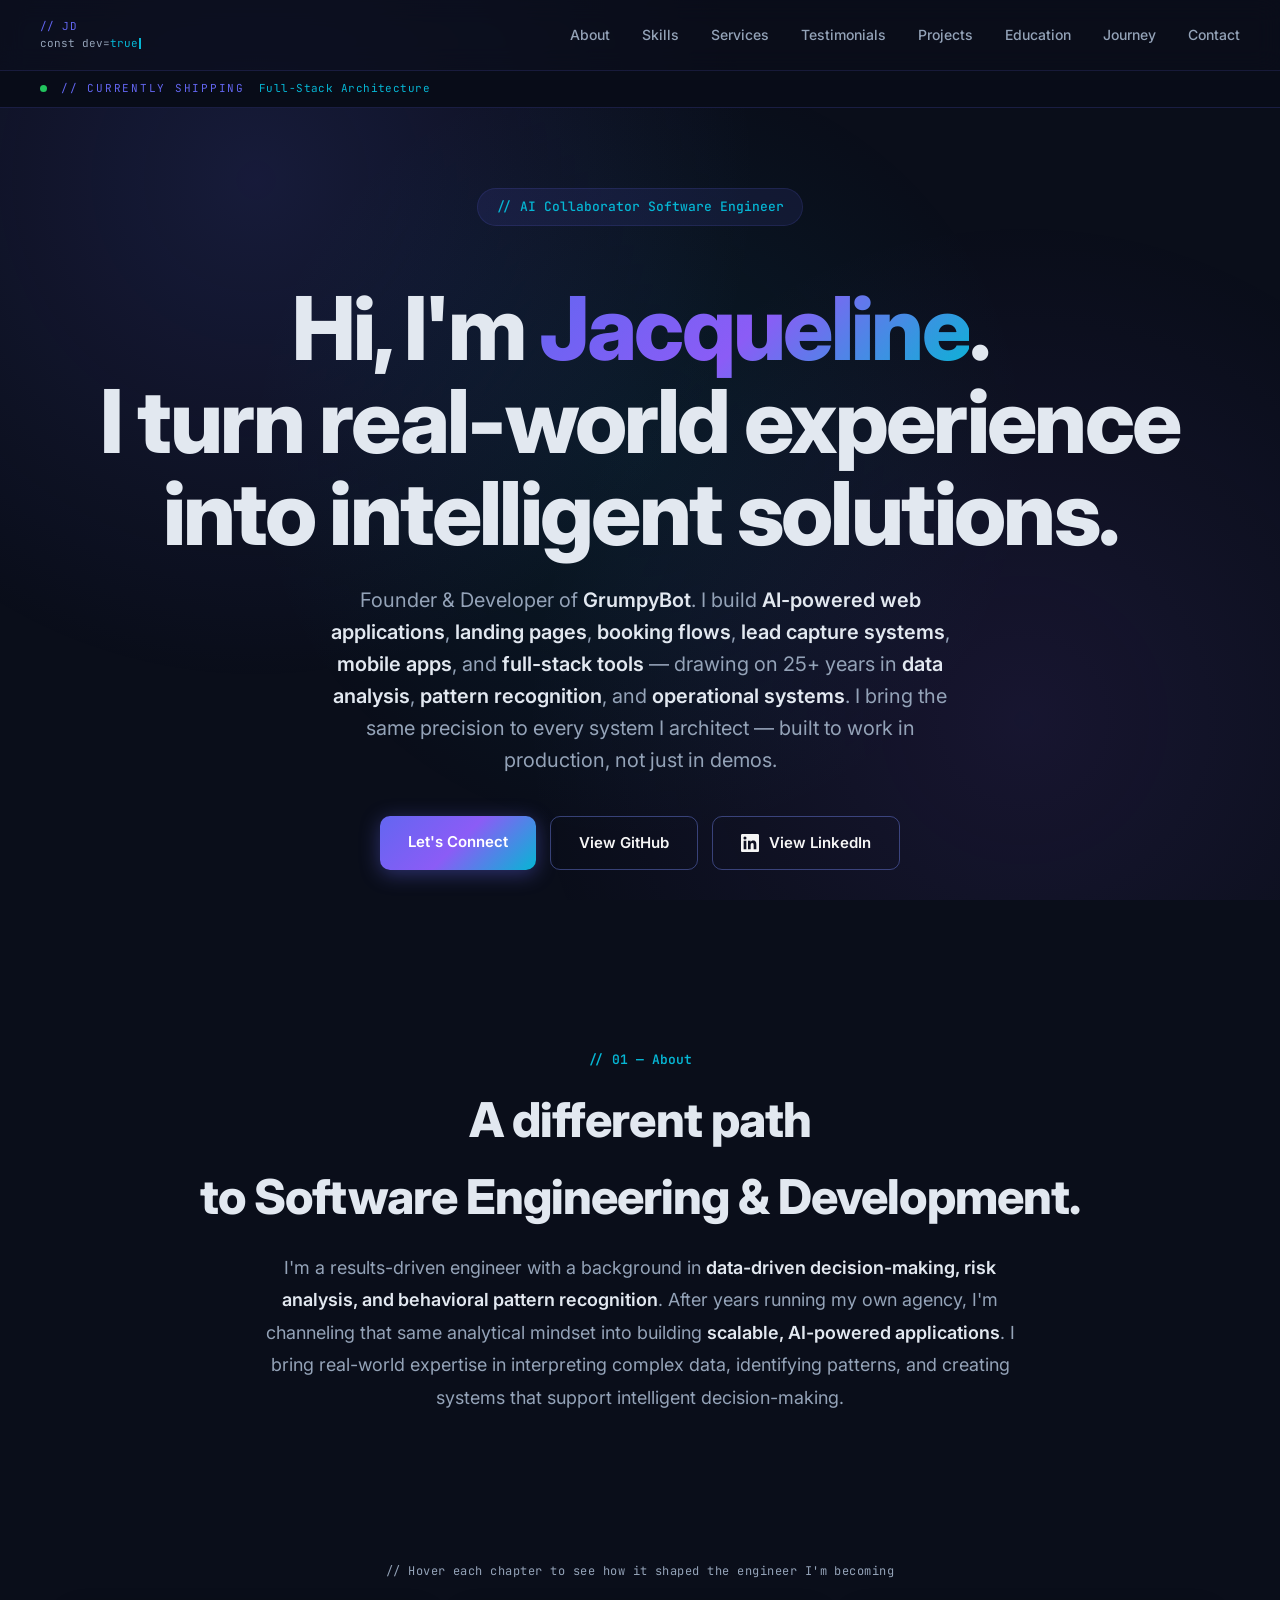
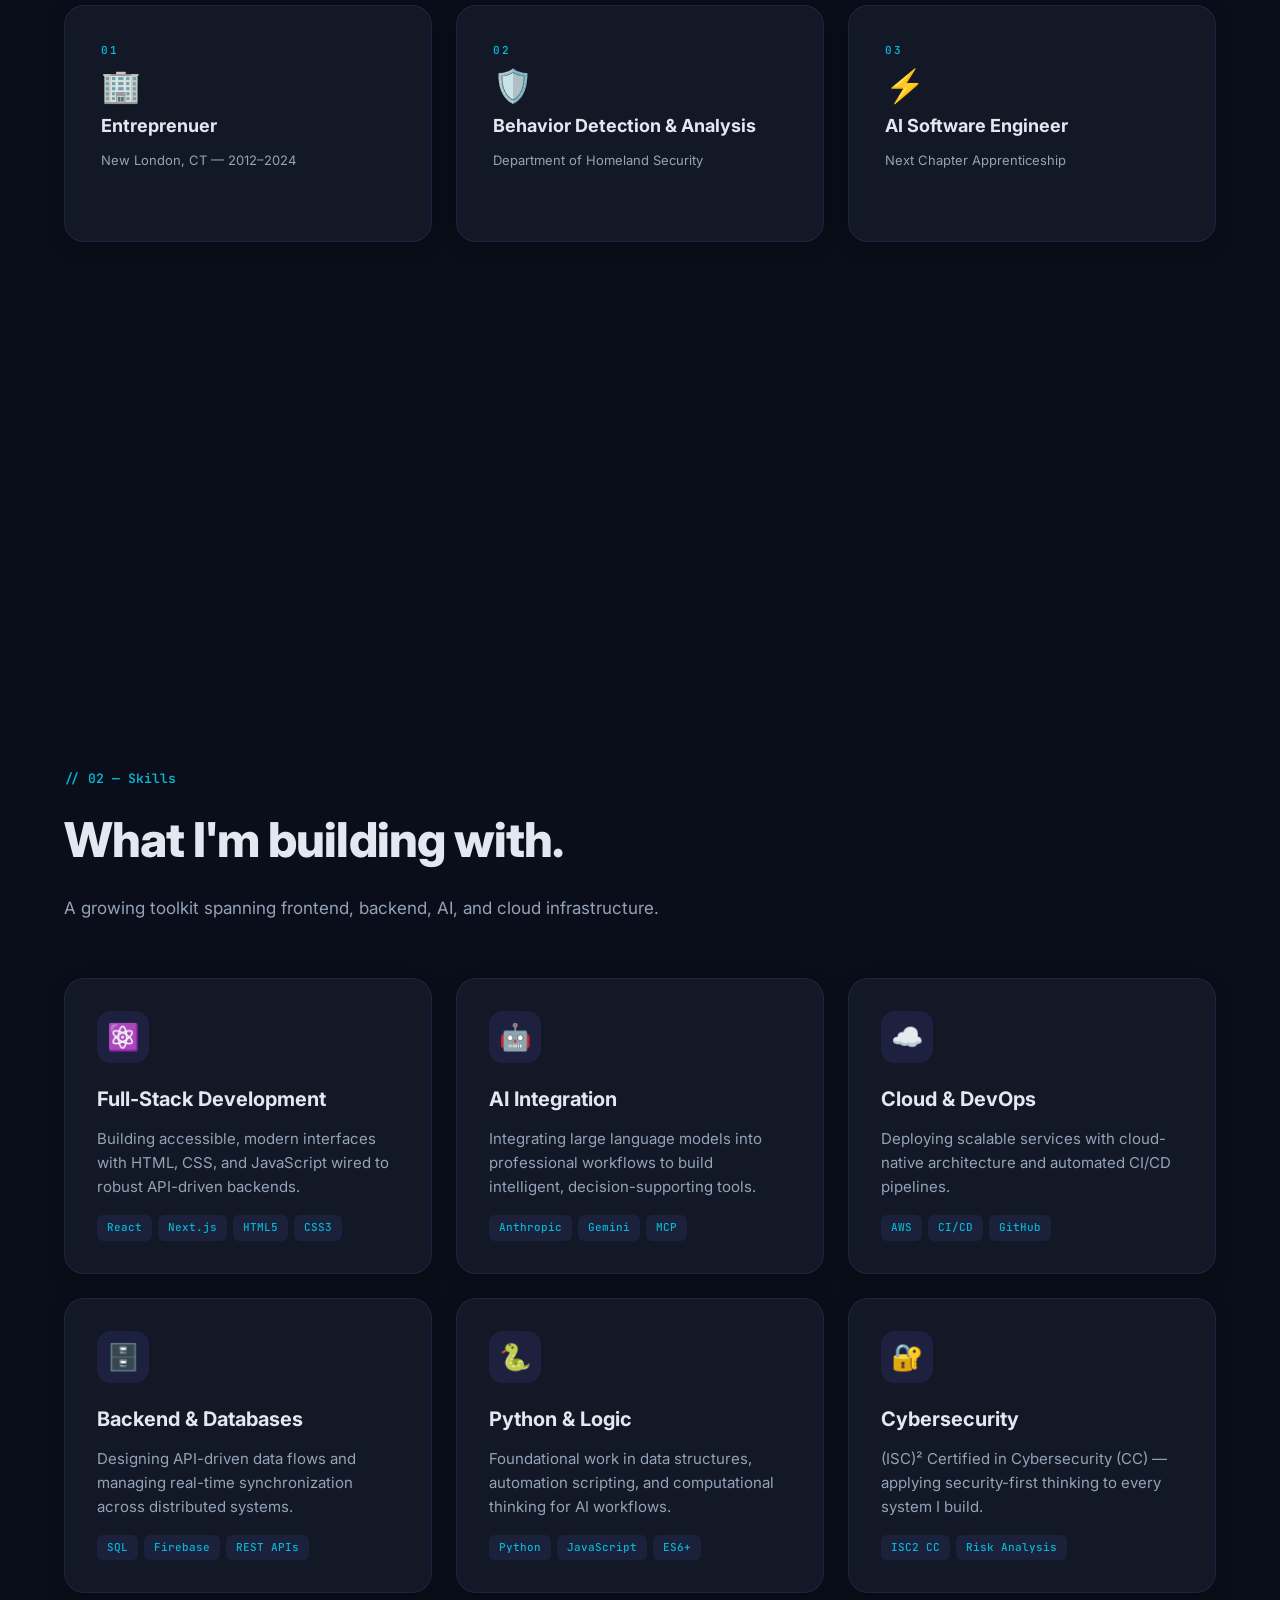
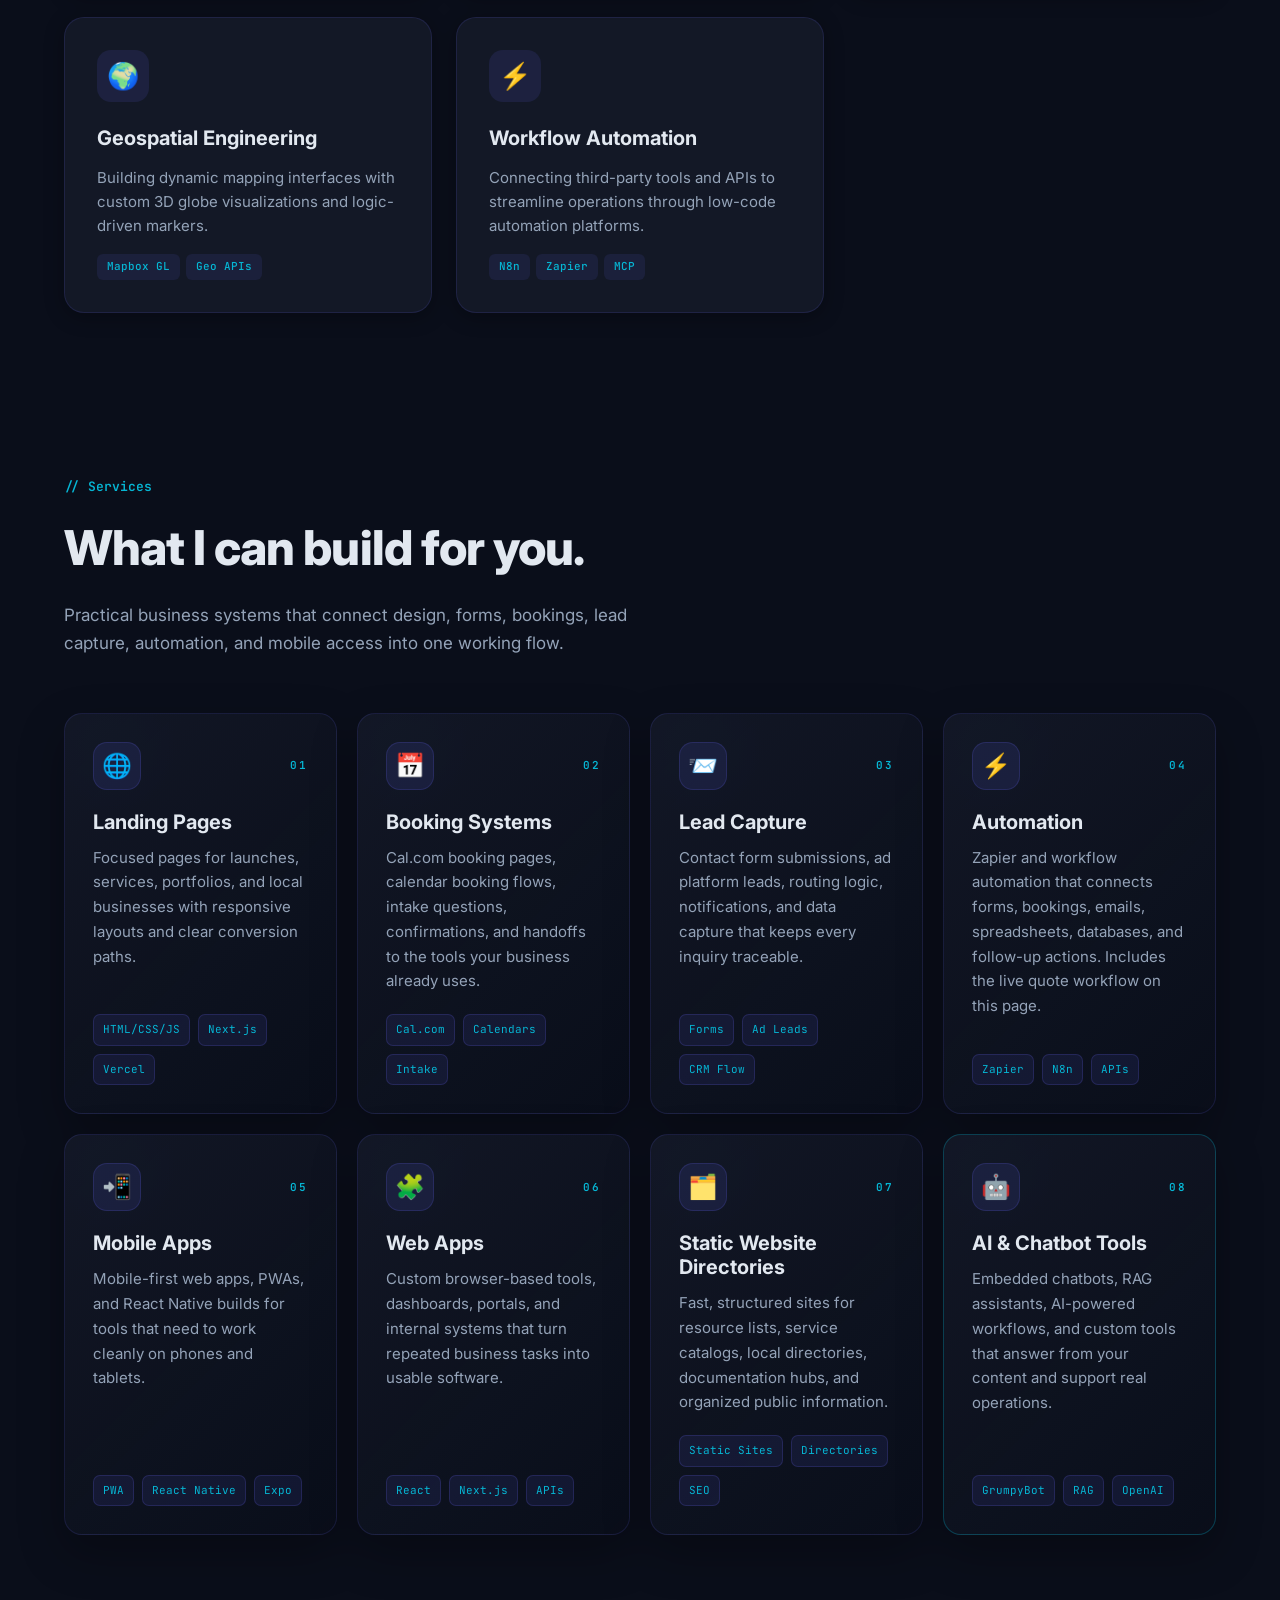
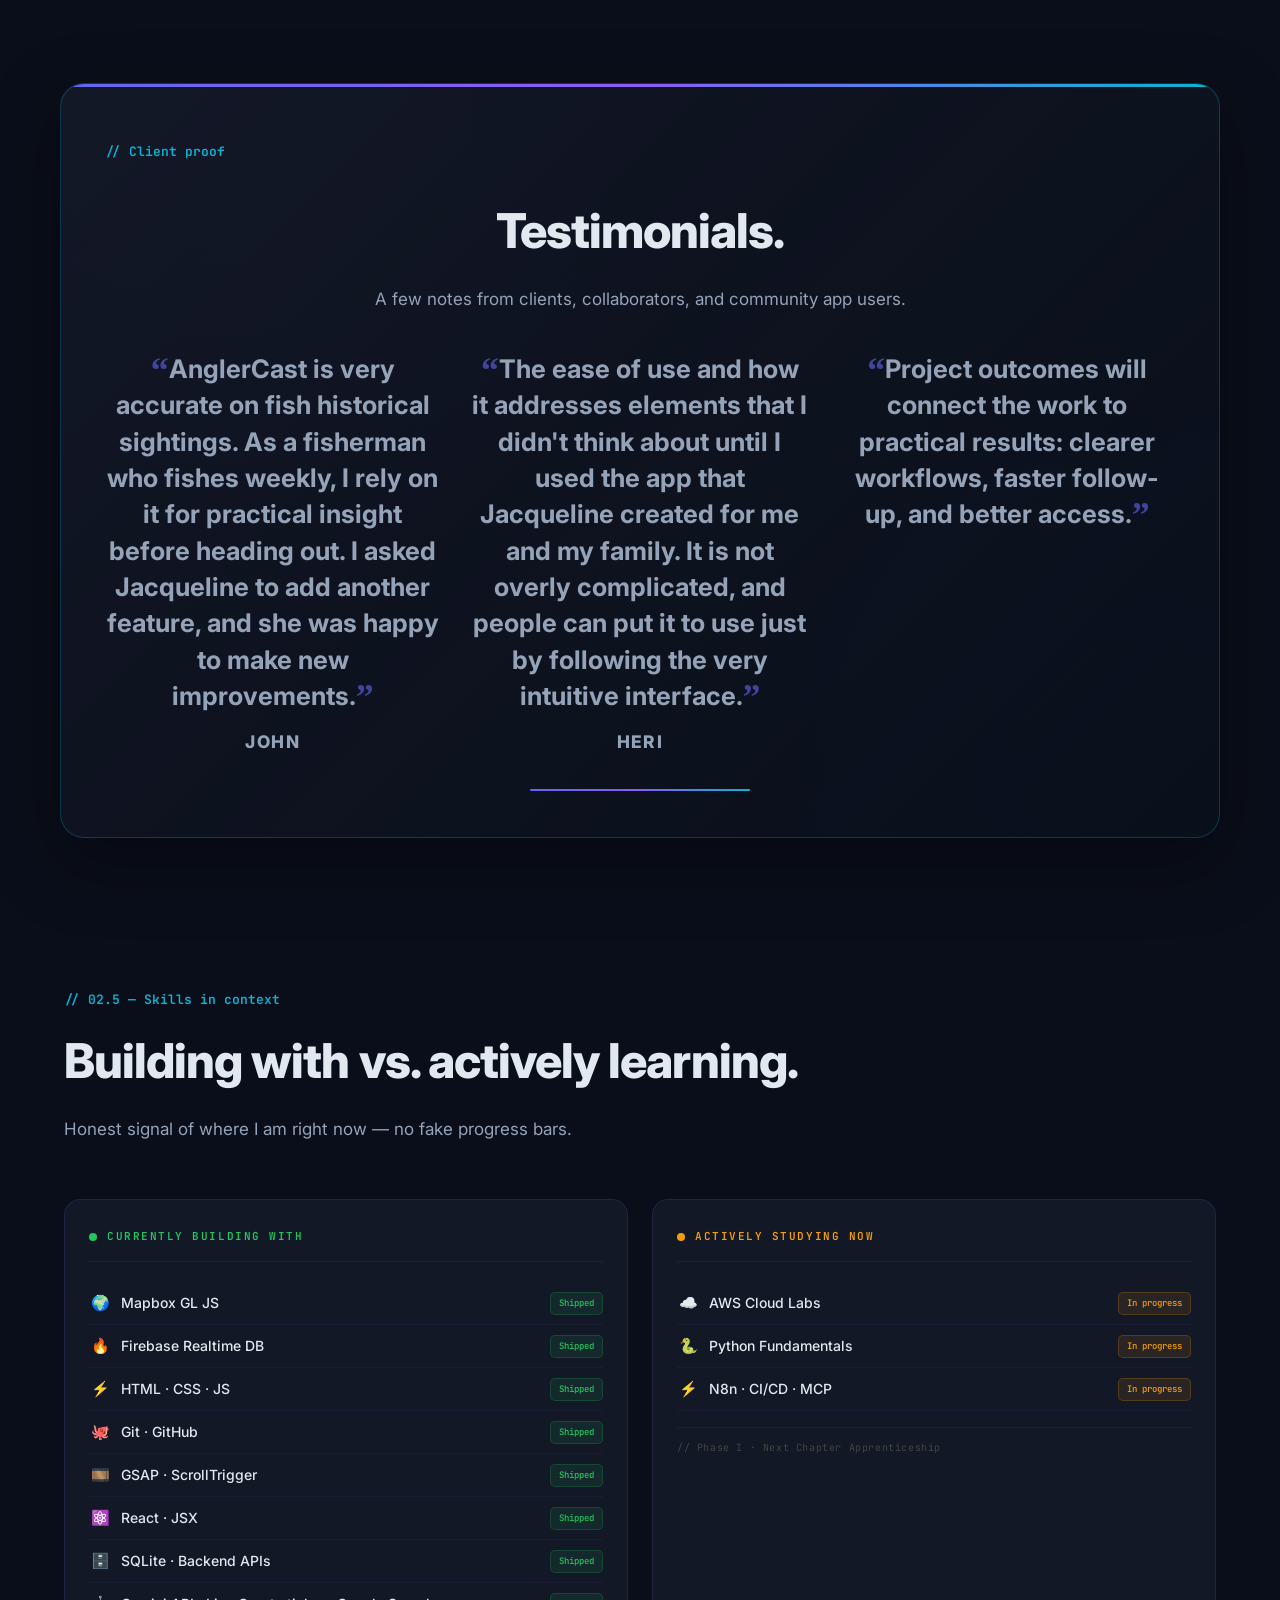
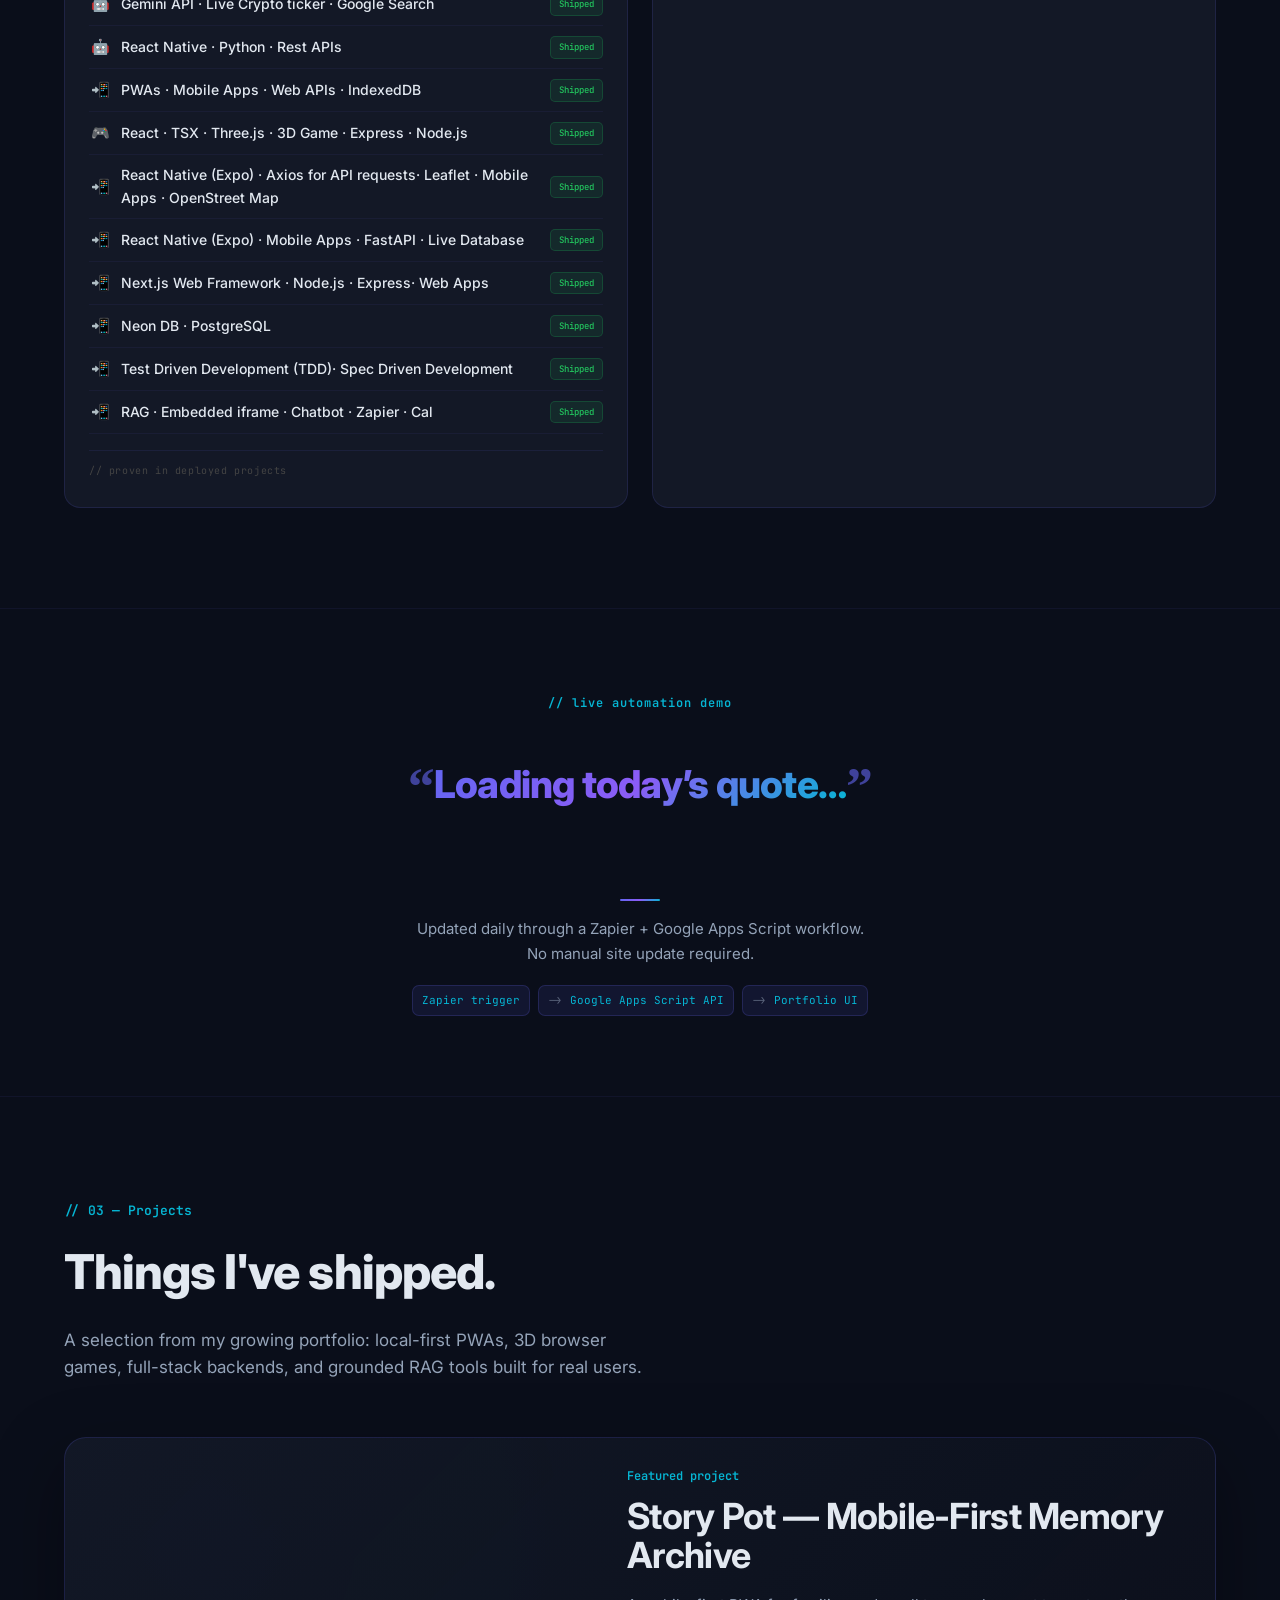
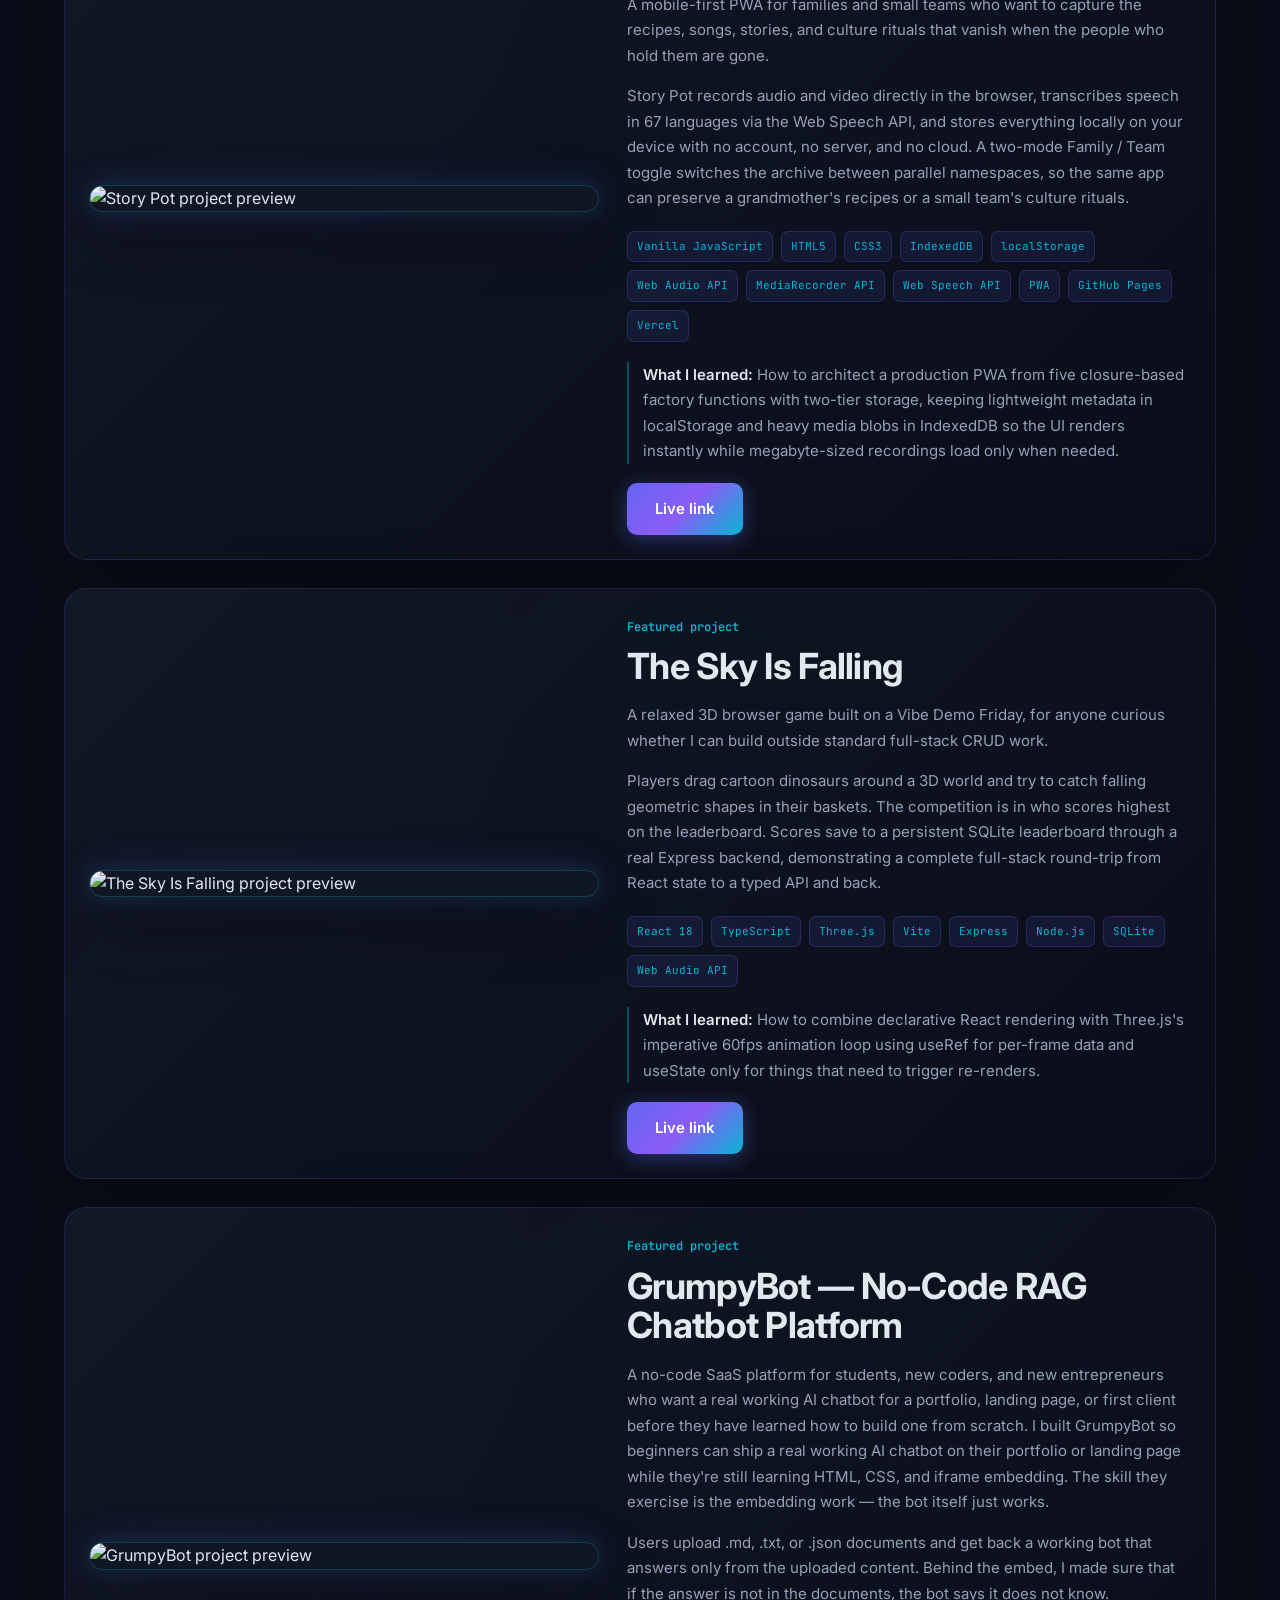
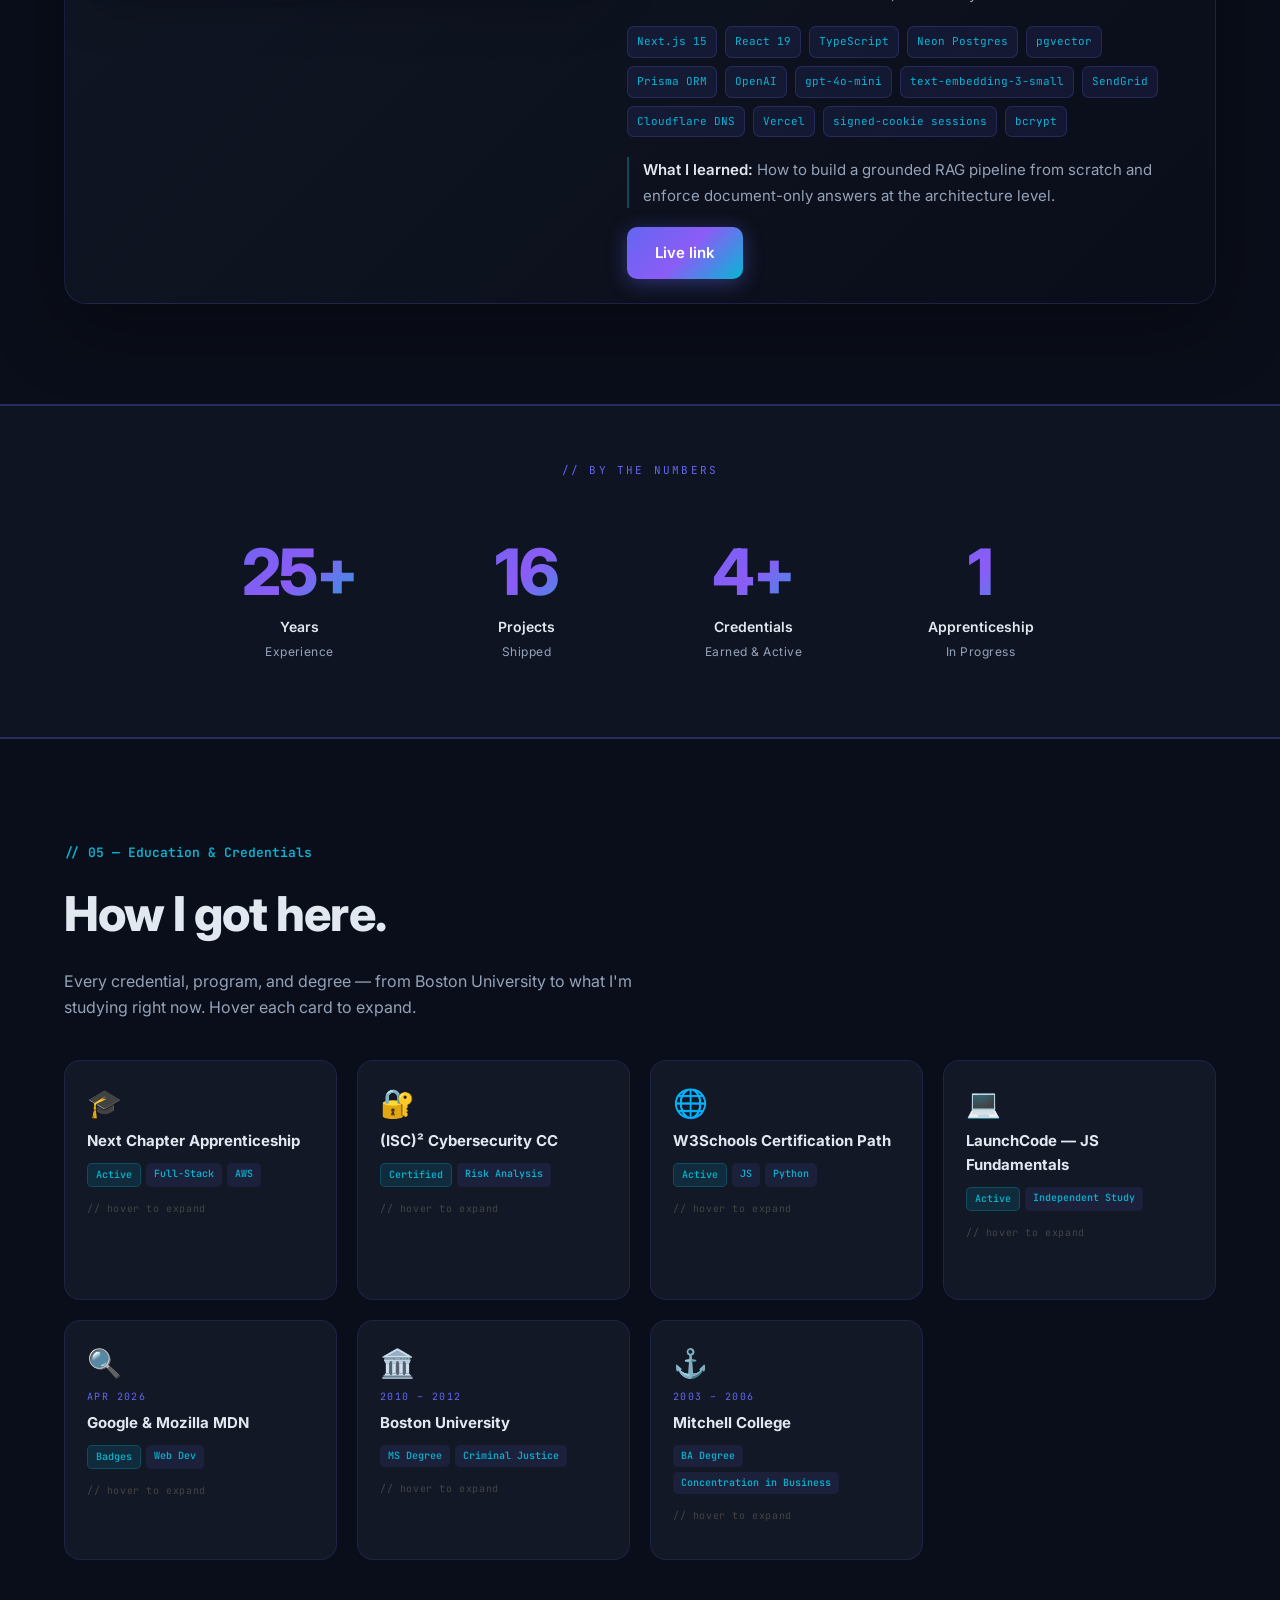
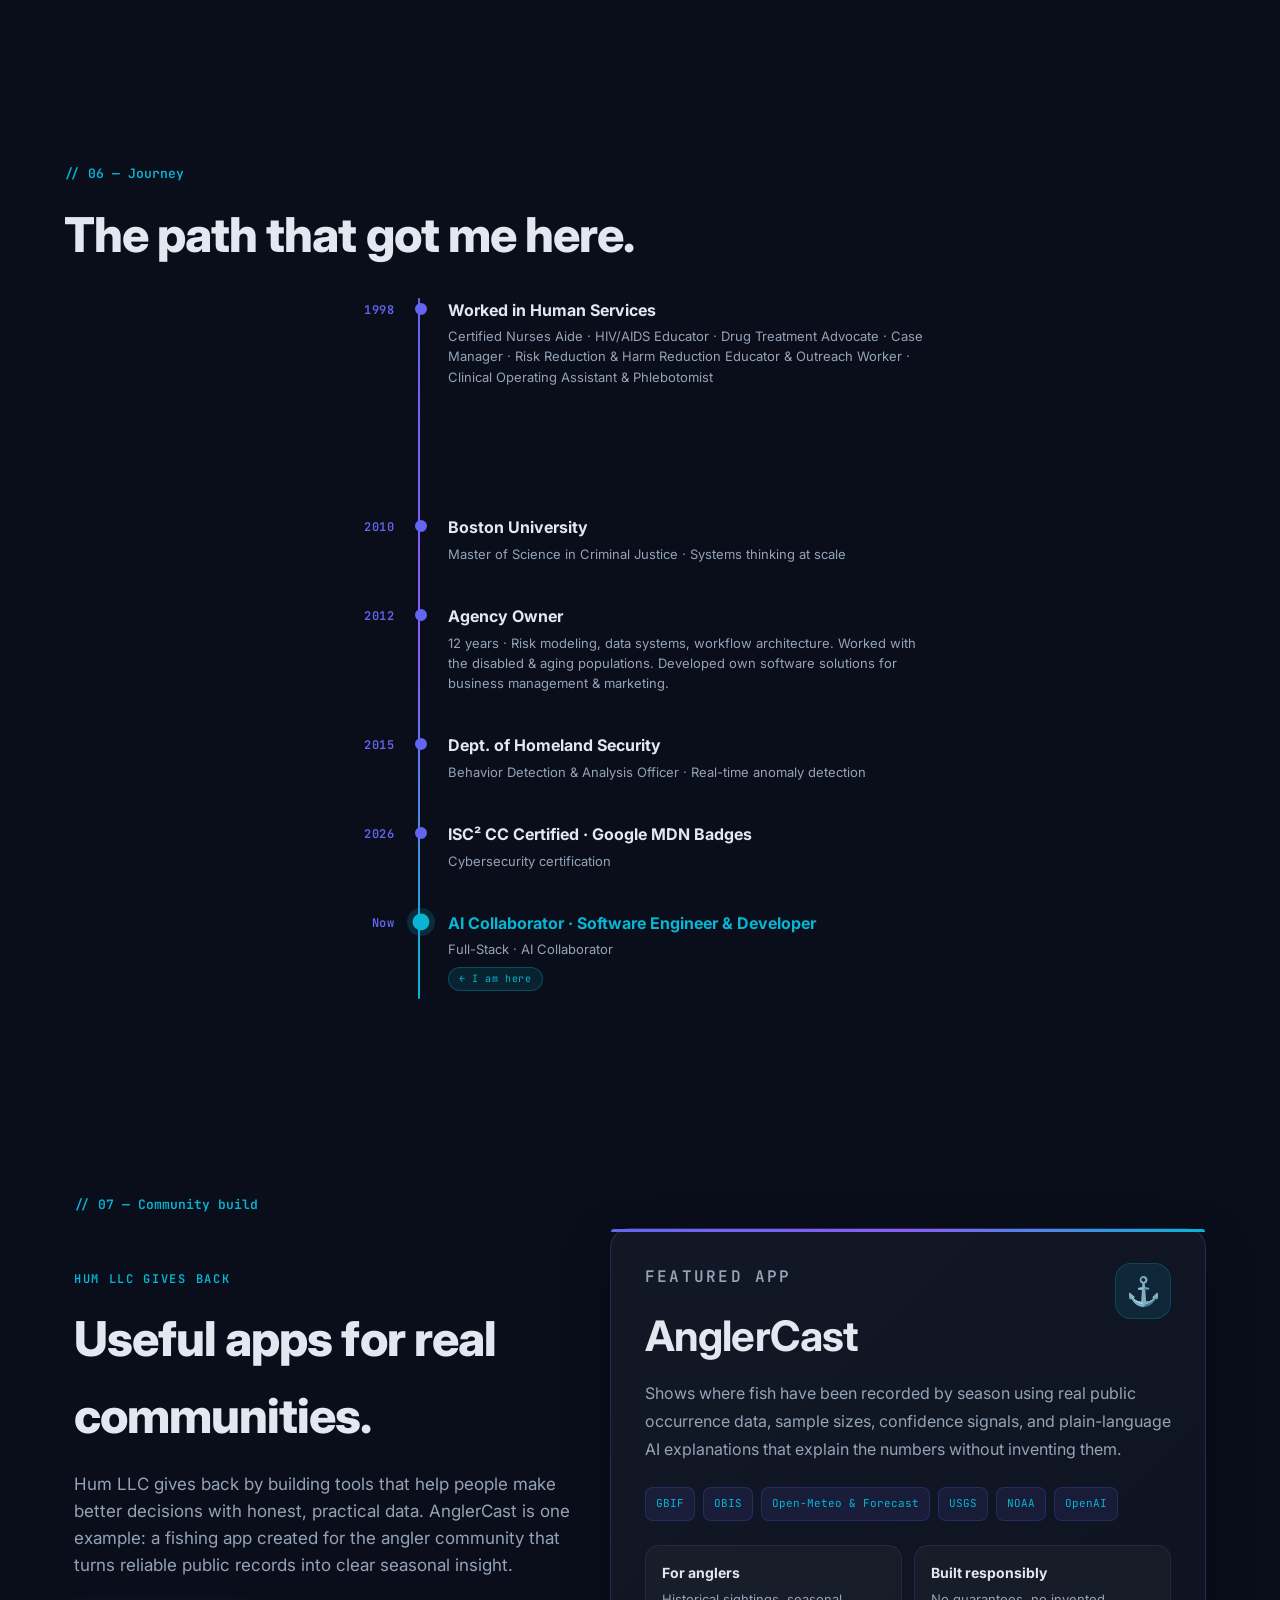
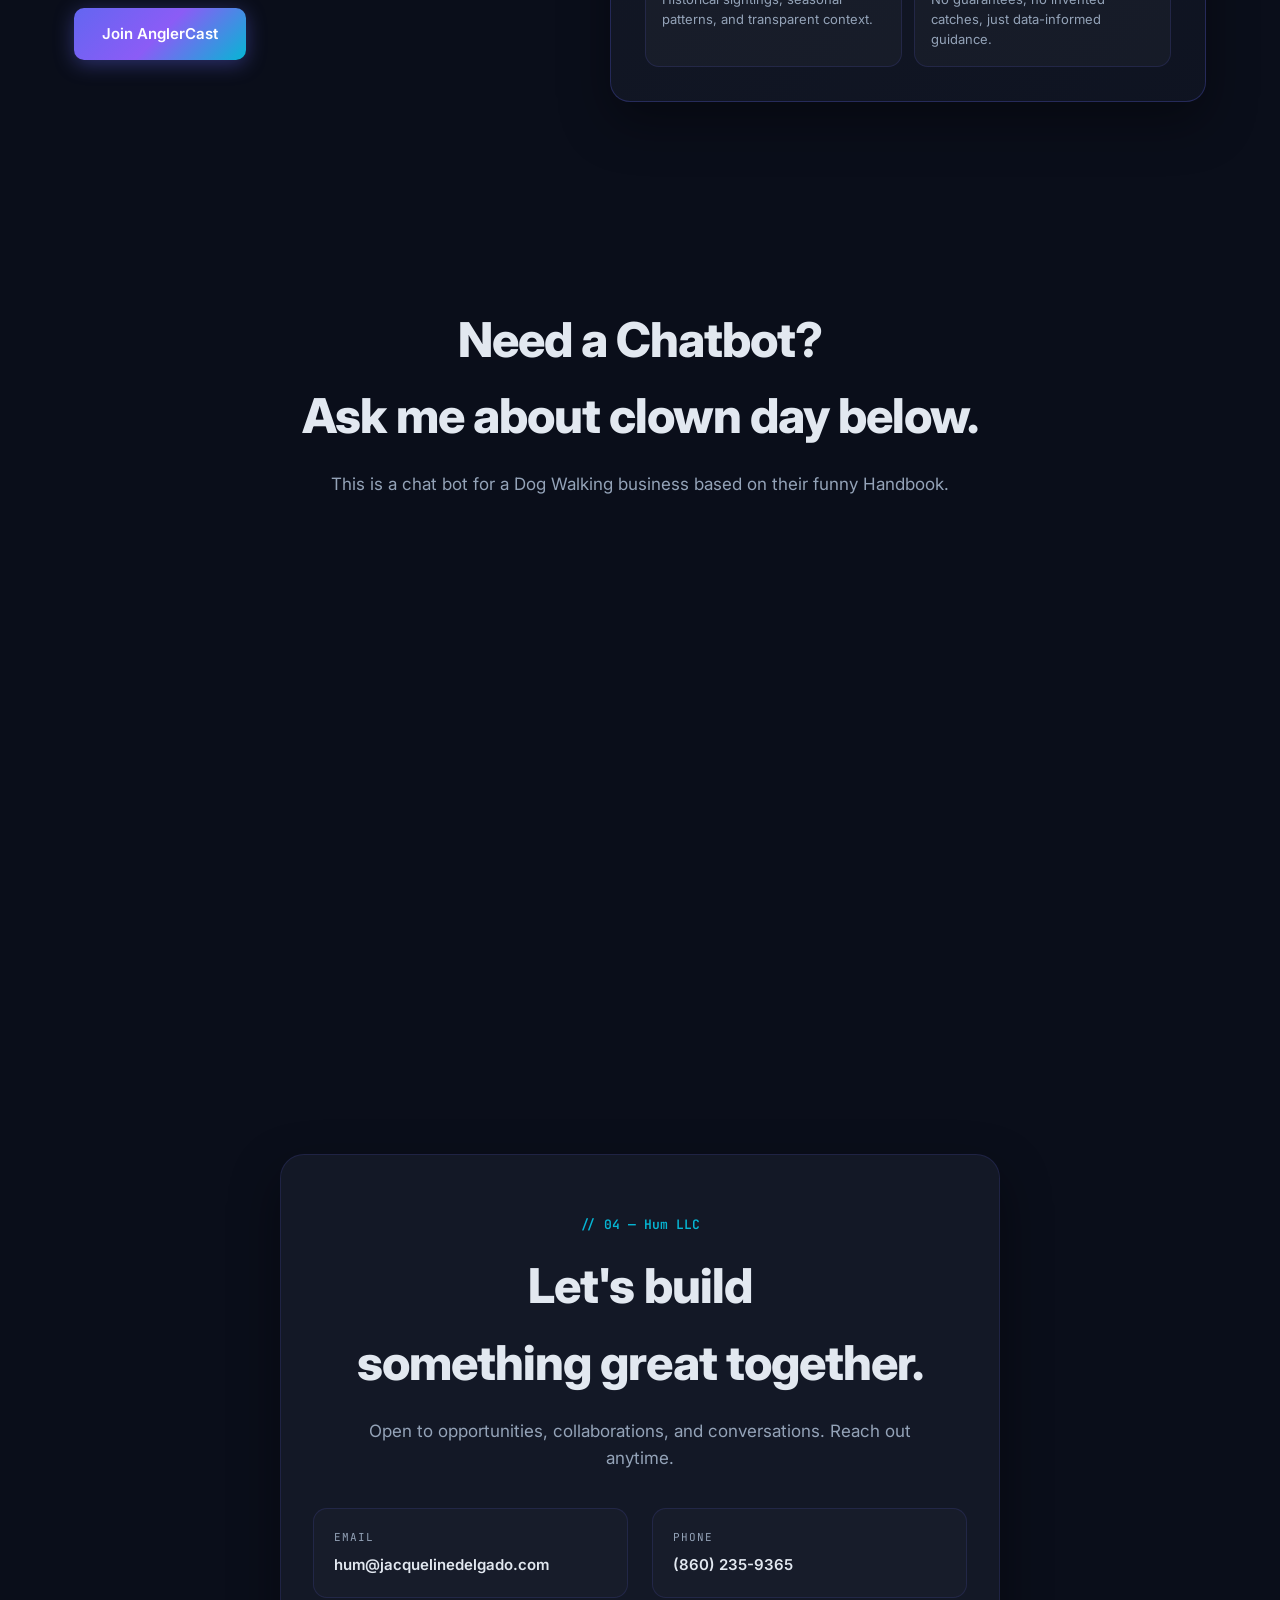
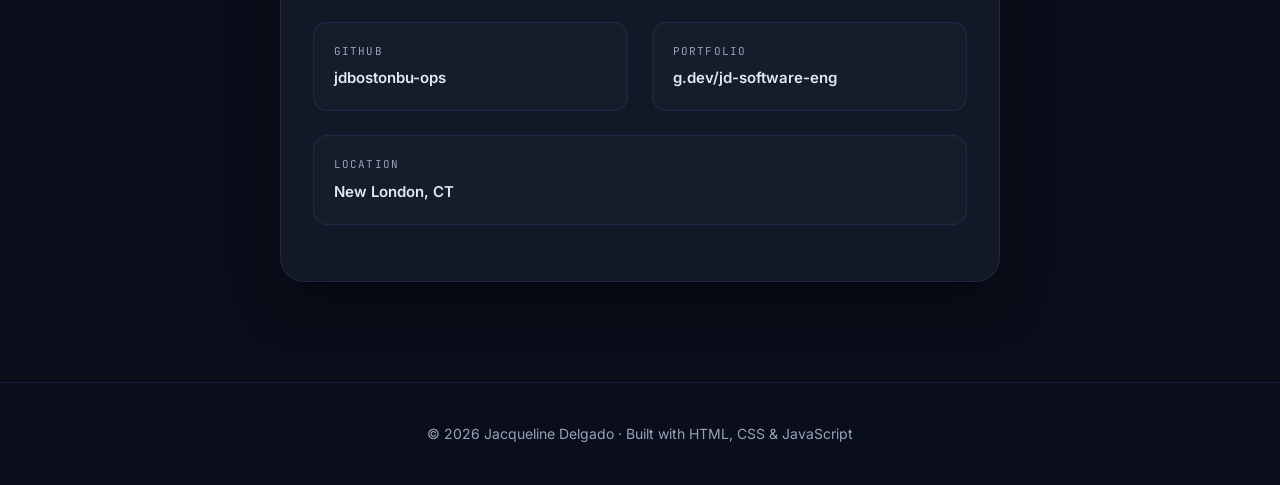
==== commit 77fe8872: "updated embedded iframe because I created two accounts with the same website and bot stopped working" ====
--- a/index.html
+++ b/index.html
@@ -812,7 +812,7 @@
       This is a chat bot for a Dog Walking business based on their funny Handbook.
     </p>
     <div class="embed-section">
-      <iframe src="https://www.grumpybot.fyi/embed/jdelgado-test?t=eyJib3RJZCI6ImNtcXZlZGpobjAwMDI2dGVmMmRsMHo2bnEiLCJsb2NrZWRPcmlnaW4iOiJodHRwczovL2phY3F1ZWxpbmVkZWxnYWRvLmNvbSJ9.nLMn36z4TwEvYluzXdkKy-YutBcL4FHmBVcrFhNYtdw" width="380" height="540" style="border:0"></iframe>
+      <iframe src="https://www.grumpybot.fyi/embed/jacqueline-website?t=eyJib3RJZCI6ImNtcjQyMzY3bDAwMDFqdjA0eXc0Z2dhb2ciLCJsb2NrZWRPcmlnaW4iOiJodHRwczovL2phY3F1ZWxpbmVkZWxnYWRvLmNvbSJ9.M2zBBclUSiz4PWXOqV17mzCMRQt5YW8b8E2qVF3-fFU" style="border:0"></iframe>
     </div>
   </section>
 
